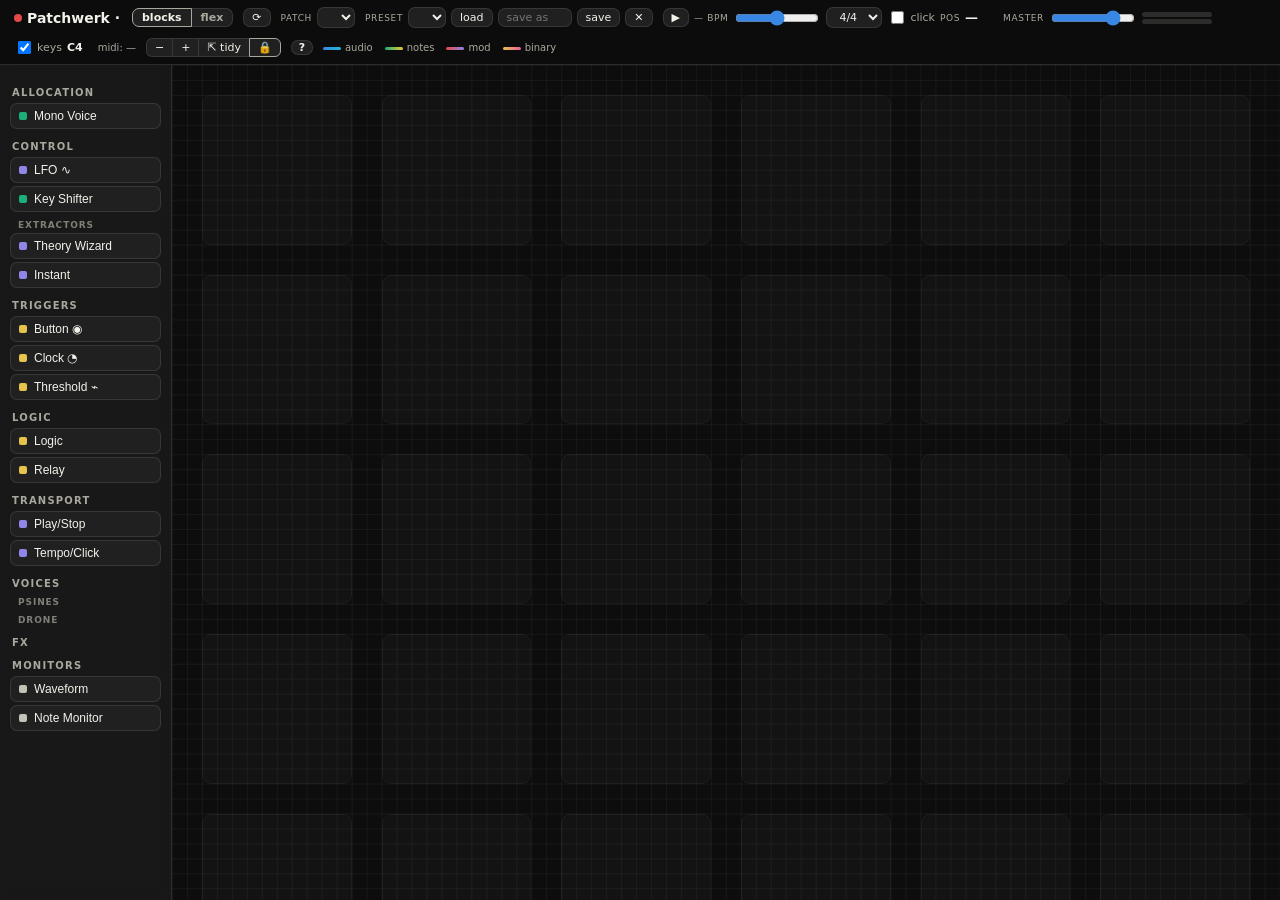
==== gui/blocks.html @ fd158bf4 "Item 11: Power Shaper as a DUAL-MODE card — generates, or shapes what you wire in PR #52 shipped ite" ====
<!DOCTYPE html>
<html lang="en">
<head>
<meta charset="utf-8">
<meta name="viewport" content="width=device-width, initial-scale=1">
<title>Patchwerk — Blocks</title>
<style>
  :root {
    --plane: #0d0d0d; --surface: #1a1a19; --card: #202020; --ink-1: #f2f1ea;
    --ink-2: #a9a89e; --hairline: #2c2c2a; --border: rgba(255,255,255,0.10);
    --audio: #3987e5; --ctl: #1baf7a; --mod: #9085e9;
    --bin: #e6c34a;    /* the ONE binary signal kind (binary rework, 07-23):
                          yellow base of the yellow→pink wire family — the
                          old ping (peach) and gate (red) kinds merged */
    --binlatch: #ee9338;  /* the family's ORANGE — latch-mode button banner +
                             logic/relay banners (Cole, 07-24: binary cards
                             wear colored title banners: yellow = sources/
                             momentary, orange = latch/logic/relay). Warmer
                             than LINES.bin[1] so the two banner states read
                             apart at a glance. */
    --danger: #e34948; --meter: #1baf7a; --grid: rgba(255,255,255,0.045);
  }
  * { box-sizing: border-box; }
  html, body { margin: 0; height: 100%; overflow: hidden; }
  body { background: var(--plane); color: var(--ink-1);
    font-family: system-ui, -apple-system, "Segoe UI", sans-serif; font-size: 13px;
    /* a patch canvas is all drags — never let a gesture select text */
    -webkit-user-select: none; user-select: none; }
  input, textarea { -webkit-user-select: auto; user-select: auto; }

  /* item 19 (Cole, 07-22): scrollbars in the Apple Music dark-mode idiom —
     no track chrome at all, a thin translucent thumb that only asserts
     itself on hover. Applies to the board, the palette and the popovers. */
  * { scrollbar-width: thin; scrollbar-color: rgba(255,255,255,0.18) transparent; }
  ::-webkit-scrollbar { width: 9px; height: 9px; }
  ::-webkit-scrollbar-track { background: transparent; border: 0; }
  ::-webkit-scrollbar-corner { background: transparent; }
  ::-webkit-scrollbar-thumb { background-color: rgba(255,255,255,0.18);
    border-radius: 6px; border: 2px solid transparent; background-clip: content-box; }
  ::-webkit-scrollbar-thumb:hover { background-color: rgba(255,255,255,0.34); }
  ::-webkit-scrollbar-thumb:active { background-color: rgba(255,255,255,0.45); }

  header { position: fixed; inset: 0 0 auto 0; z-index: 40; display: flex; gap: 10px;
    align-items: center; flex-wrap: wrap; padding: 7px 14px;
    background: color-mix(in srgb, var(--plane) 85%, transparent);
    backdrop-filter: blur(6px); border-bottom: 1px solid var(--hairline); }
  header h1 { font-size: 14px; margin: 0; font-weight: 650; white-space: nowrap; }
  header .grp { display: flex; gap: 5px; align-items: center; white-space: nowrap; }
  header .lb { font-size: 9px; letter-spacing: 0.07em; color: var(--ink-2);
    text-transform: uppercase; }
  header button, header select, header input[type=text] { background: var(--card);
    color: var(--ink-1); font-size: 11px; border: 1px solid var(--border);
    border-radius: 7px; padding: 2px 8px; cursor: pointer; font-family: inherit; }
  header input[type=text] { cursor: text; width: 74px; }
  header select { max-width: 120px; }
  header button:hover { border-color: var(--ink-2); }
  header input[type=range] { width: 84px; accent-color: var(--audio); height: 14px; }
  header a { color: var(--ink-2); font-size: 11px; text-decoration: none; }
  header a:hover { color: var(--ink-1); }
  header label { font-size: 11px; color: var(--ink-2); display: flex; gap: 3px;
    align-items: center; }
  #status { display: inline-block; width: 8px; height: 8px; border-radius: 50%;
    background: var(--danger); margin-right: 5px; vertical-align: 1px; }
  #status.ok { background: var(--meter); }
  .mbars { display: flex; flex-direction: column; gap: 2px; width: 70px; }
  .mbars > div { height: 5px; background: var(--hairline); border-radius: 3px; overflow: hidden; }
  .mbars > div > div { height: 100%; width: 0%; background: var(--meter);
    transition: width 50ms linear; }
  .mbars > div.clip > div { background: var(--danger); }
  #beat-pos { font-variant-numeric: tabular-nums; min-width: 28px; display: inline-block;
    color: var(--ink-1); }
  #midi-ind { font-size: 10px; color: var(--ink-2); max-width: 130px; overflow: hidden;
    text-overflow: ellipsis; }

  #palette { position: fixed; top: 54px; left: 0; bottom: 0; width: 172px; z-index: 30;
    background: color-mix(in srgb, var(--surface) 92%, transparent); border-right: 1px solid var(--hairline);
    overflow-y: auto; padding: 10px; backdrop-filter: blur(6px); }
  #palette h3 { font-size: 10px; letter-spacing: 0.12em; text-transform: uppercase;
    color: var(--ink-2); margin: 12px 2px 5px; font-weight: 600; }
  #palette h4 { font-size: 9px; letter-spacing: 0.10em; text-transform: uppercase;
    color: color-mix(in srgb, var(--ink-2) 72%, transparent);
    margin: 8px 2px 3px 8px; font-weight: 600; }
  #palette button { display: flex; align-items: center; gap: 7px; width: 100%; text-align: left;
    background: var(--card); color: var(--ink-1); border: 1px solid var(--border);
    border-radius: 7px; padding: 5px 8px; margin: 3px 0; font-size: 12px; cursor: pointer; }
  #palette button:hover { border-color: var(--ink-2); }
  #palette button i { width: 8px; height: 8px; border-radius: 2px; flex: none; }

  /* overflow-anchor OFF: the smooth-zoom animator writes scrollLeft/Top every
     frame — Chrome's scroll anchoring would fight those writes and make the
     whole canvas float around during zoom */
  /* item 20, second half (Cole re-reported live 07-24): the top bar was
     OCCLUDING wires in the top gutter. The board's offset was hardcoded to
     54px while the header is `flex-wrap: wrap` — at a narrow window (or with
     more controls in the bar) the header grows to two rows and covers the
     board's top strip, gutter wires included. The offset now tracks the
     header's MEASURED height (--hdrh, kept in sync on resize). */
  /* NB: fitHeader() writes the REAL offset inline from the header's measured
     height (item 20) — this 54px is only the pre-boot fallback. */
  #board { position: absolute; inset: 54px 0 0 0; overflow: auto;
    overflow-anchor: none; }
  #world { position: relative; width: 2600px; height: 1800px;
    background-image: linear-gradient(var(--grid) 1px, transparent 1px),
                      linear-gradient(90deg, var(--grid) 1px, transparent 1px);
    background-size: 24px 24px; }
  svg#wires { position: absolute; inset: 0; width: 100%; height: 100%; pointer-events: none; }
  svg#wires path.hit { pointer-events: stroke; cursor: default; }
  /* v8: wire labels are DRAG HANDLES — grab a badge, drop it on a module */
  #wire-labels g { pointer-events: auto; cursor: grab; }
  .mod.splice-target { border-color: rgba(255,255,255,0.85);
    box-shadow: 0 0 0 1.5px rgba(255,255,255,0.55), 0 3px 14px rgba(0,0,0,0.45); }
  /* item 12 (Cole, 07-22): a same-kind card whose CENTRE you are hovering
     with a palette drag goes RED — drop here and this module is REPLACED.
     Deliberately unlike the white splice outline: this one destroys. */
  .mod.replace-hi { border-color: var(--danger);
    box-shadow: 0 0 0 2px var(--danger),
                0 0 18px color-mix(in srgb, var(--danger) 60%, transparent); }
  .mod.replace-hi .body, .mod.replace-hi .viz-sec { opacity: 0.45; }
  svg#wires path.hit.cuttable { cursor: pointer; }
  svg#wires path.splice-hi { stroke-width: 5 !important;
    filter: brightness(1.4) drop-shadow(0 0 4px rgba(255,255,255,0.45)); }
  svg#wires path.flow { stroke: #fff; stroke-width: 2.7; fill: none;
    stroke-linecap: round; stroke-dasharray: 0.1 16;
    animation: flowdots 0.55s linear infinite; opacity: 0.95; }
  @keyframes flowdots { to { stroke-dashoffset: -16.1; } }
  svg#wiretop { position: absolute; inset: 0; width: 100%; height: 100%;
    pointer-events: none; z-index: 15; }

  .mod { position: absolute; width: 170px; background: var(--card);
    border: 1px solid var(--border); border-radius: 9px; user-select: none;
    box-shadow: 0 3px 14px rgba(0,0,0,0.45); z-index: 1; }
  .mod.dragging { opacity: 0.9; box-shadow: 0 10px 26px rgba(0,0,0,0.6); z-index: 20; }
  .mod.shifting { transition: left 140ms ease, top 140ms ease; }
  .mod.bypassed .body, .mod.bypassed .viz-sec { opacity: 0.4; }
  .mod.rec { outline: 1.5px solid var(--danger); box-shadow: 0 0 10px rgba(227,73,72,0.5); }
  .mod .head { display: flex; align-items: center; gap: 7px; padding: 7px 9px 4px; cursor: grab; }
  .mod .head:active { cursor: grabbing; }
  .mod .stripe { width: 4px; align-self: stretch; border-radius: 3px; flex: none; }
  /* item 26 (Cole, 07-24): on cards with switchable power the COLOR BAR *IS*
     the power indicator — colored OUTLINE when off, colored FILL when on
     (color = the card's category). The old green head circle is gone; the
     stripe itself is the click target and the keyboard switch.
     REACTIVE-INDICATOR DOCTRINE: the fill follows LOGIC input (a ":pwr"
     gate event) exactly as it follows a click — see uiParam[gid+".pwr"]. */
  .mod .stripe.pwr { cursor: pointer; background: transparent !important;
    box-shadow: inset 0 0 0 1.5px var(--sc, #888); }
  .mod .stripe.pwr.on { background: var(--sc, #888) !important;
    box-shadow: 0 0 7px color-mix(in srgb, var(--sc, #888) 65%, transparent); }
  .mod .stripe.pwr:hover { filter: brightness(1.35); }
  .mod .title { font-weight: 640; font-size: 12.5px; line-height: 1.15; }
  .mod .sub { font-size: 9.5px; color: var(--ink-2); }
  .mod .kill { margin-left: 2px; color: var(--ink-2); font-size: 11px; cursor: pointer;
    padding: 0 2px; border-radius: 4px; }
  .mod .kill:hover { color: var(--danger); }
  /* item 8 (gate suite): the head enable checkbox is a POWER LED now — a
     round indicator light that is still the click/keyboard toggle */
  .mod .onoff { margin-left: auto; width: 12px; height: 12px; flex: none;
    padding: 0; border-radius: 50%; border: 1.5px solid var(--ink-2);
    background: var(--card); cursor: pointer; opacity: 0.75; }
  .mod .onoff.on { background: var(--ctl); border-color: var(--ctl); opacity: 1;
    box-shadow: 0 0 7px color-mix(in srgb, var(--ctl) 70%, transparent); }
  .mod .onoff:hover { border-color: var(--ink-1); opacity: 1; }
  .mod .body { padding: 1px 10px 8px 14px; }
  .mini { display: flex; align-items: center; gap: 6px; margin: 2.5px 0; height: 11px; }
  .mini label { font-size: 9px; color: var(--ink-2); width: 48px; flex: none;
    white-space: nowrap; overflow: hidden; text-overflow: ellipsis; }
  .mini .track { flex: 1; height: 11px; position: relative; cursor: ew-resize; }
  .mini .track::before { content: ""; position: absolute; top: 4px; left: 0; right: 0;
    height: 3px; border-radius: 2px; background: var(--hairline); }
  .mini .track i { position: absolute; top: 50%; transform: translate(-50%, -50%);
    width: 7px; height: 7px; border-radius: 50%; background: var(--ink-2); }
  .mini .track i.zero { background: var(--danger); }
  /* item 5: detent dots on stepped integer sliders */
  .mini.stepped .track b.det { position: absolute; top: 50%; width: 2px; height: 2px;
    border-radius: 1px; background: var(--ink-2); opacity: 0.45;
    transform: translate(-50%, -50%); pointer-events: none; }
  .mini.mapped .track i { background: var(--mod); }
  .mini .v { width: 34px; flex: none; font-size: 8.5px; color: var(--ink-2);
    text-align: right; font-variant-numeric: tabular-nums; white-space: nowrap;
    overflow: hidden; }
  .mini .chip { flex: 1; font-size: 9px; color: var(--ink-1); background: var(--hairline);
    border-radius: 3px; padding: 0 5px; line-height: 11px; cursor: pointer;
    white-space: nowrap; overflow: hidden; text-overflow: ellipsis; }
  .mini .chip:hover { background: #3a3a38; }
  .mini .chip.static { cursor: default; }
  /* item 11: the dual's mode readout. GEN is the resting state (plain chip);
     FX means audio is wired in and the card is processing it — lit, in the
     audio-wire colour, so the change is impossible to miss when it flips. */
  .mini .chip.modeind { text-align: center; font-weight: 600;
    letter-spacing: 0.5px; }
  .mini .chip.modeind.fx { background: var(--audio); color: #fff; }
  .viz-sec { padding: 3px 10px 8px 14px; }
  canvas.vz { width: 100%; display: block; background: var(--plane);
    border: 1px solid var(--hairline); border-radius: 6px; }
  .deckbtns { display: flex; gap: 4px; margin: 3px 0; }
  .deckbtns button { flex: 1; background: var(--hairline); color: var(--ink-1); border: 0;
    border-radius: 4px; font-size: 9px; padding: 2px 0; cursor: pointer; font-family: inherit; }
  .deckbtns button:hover { background: #3a3a38; }
  .deckbtns button.recbtn { color: var(--danger); font-weight: 700; }
  .dgrid { display: grid; grid-template-columns: repeat(16, 1fr); gap: 2px; margin: 2px 0; }
  .dlane { font-size: 8px; color: var(--ink-2); height: 9px; margin-top: 3px; }
  .dstep { aspect-ratio: 1; border: 0; padding: 0; border-radius: 2px;
    background: var(--hairline); cursor: pointer; }
  .dstep.on { background: var(--audio); }
  .dstep.q { box-shadow: inset 0 0 0 1px rgba(255,255,255,0.14); }
  .dstep.ph { outline: 1.5px solid rgba(255,255,255,0.75); }
  .expander { cursor: pointer; color: var(--ink-2); font-size: 10px; padding: 0 3px;
    margin-left: 2px; }
  .expander:hover { color: var(--ink-1); }
  /* key shifter: progression step strip + the pop-out key palette */
  .ksgrid { display: grid; grid-template-columns: repeat(8, 1fr); gap: 2px; margin: 2px 0; }
  .ksstep { aspect-ratio: 1; border: 0; padding: 0; border-radius: 2px;
    background: var(--hairline); cursor: pointer; color: var(--ink-2);
    font-size: 8px; font-family: inherit; line-height: 1; }
  .ksstep.on { background: var(--ctl); color: #0d0d0d; font-weight: 700; }
  .ksstep.sel { outline: 1.5px solid #fff; }
  .ksstep.ph { box-shadow: 0 0 0 1.5px rgba(255,255,255,0.75); }
  /* key shifter at M/S: denser cells (aspect lock off, tighter gaps, labels
     shrink then hide) so a length-32 track fits at EVERY size — cols are
     chosen by paintSteps from the card's current size */
  .mod[data-size="M"] .ksgrid { gap: 1px; }
  .mod[data-size="M"] .ksstep { aspect-ratio: auto; height: 11px; border-radius: 1px;
    font-size: 7px; }
  .mod[data-size="S"] .ksgrid { gap: 1px; margin: 1px 0; }
  .mod[data-size="S"] .ksstep { aspect-ratio: auto; height: 8px; border-radius: 1px;
    font-size: 0; }
  .mod[data-gid^="keyshift"][data-size="S"] .body { padding: 0 8px 3px 10px; }
  .mod[data-gid^="keyshift"][data-size="S"] .mini { margin: 1px 0; }
  /* estimator card: 12-pitch-class histogram (viz-sec) — bars breathe on
     the ~5 Hz deriver analysis; committed root amber, leading outlined */
  .mod[data-gid^="tonic"] .viz-sec { display: flex; flex-direction: column; }
  .tonicbar { display: flex; justify-content: space-between; align-items: center;
    padding: 0 12px 1px; font-size: 8.5px; color: var(--ink-2); flex: none; }
  .tonicbar .tmode { cursor: pointer; background: var(--hairline);
    border-radius: 4px; padding: 1px 5px; }
  .tonicbar .tmode:hover { color: var(--ink-1); }
  .tonic { display: grid; grid-template-columns: repeat(12, 1fr); gap: 2px;
    flex: 1 1 auto; min-height: 22px; margin: 0 12px 6px; }
  .tonic div { border-radius: 3px; background: var(--hairline);
    position: relative; overflow: hidden; }
  .tonic div span { position: absolute; bottom: 0; left: 0; right: 0;
    background: var(--ctl); transition: height 120ms linear; height: 0%; }
  .tonic div.root span { background: var(--bin); }
  .tonic div.lead { box-shadow: inset 0 0 0 1px rgba(255,255,255,0.55); }
  .tonic div i { position: absolute; top: 1px; left: 0; right: 0;
    text-align: center; font-style: normal; font-size: 7.5px;
    color: var(--ink-2); z-index: 2; }
  /* trigger cards (button/clock): the pad IS the manual fire surface */
  .pingpad { display: flex; align-items: center; justify-content: center;
    height: 100%; font-size: 15px; line-height: 1; color: var(--bin);
    cursor: pointer; user-select: none; -webkit-user-select: none; }
  /* trigger cards are SMALL by design: compact viz padding so sizeFor
     measures them into S (a fire dot needs no M-card real estate) */
  .mod[data-gid^="button"] .viz-sec, .mod[data-gid^="clock"] .viz-sec {
    padding: 2px 10px 5px 14px; }
  /* button (Cole, 07-24): NO rows, NO subtitle — the banner carries the
     mode toggle, the viz-sec centers the square keycap; the rebind ↻ and
     the right-center level LED are absolutely placed on the card */
  .mod[data-gid^="button"] .viz-sec { display: flex; align-items: center;
    justify-content: center; padding: 2px 8px 4px; position: relative; }
  /* binary-plane cards wear a COLORED TITLE BANNER instead of the family
     stripe (Cole, 07-24): yellow = binary sources (button momentary /
     clock / threshold), orange = latch button + logic + relay. Dark ink
     for contrast; the banner background is set inline (mode-reactive). */
  .mod .head.banner { border-radius: 8px 8px 0 0; }
  .mod .head.banner .title { color: #16150f; }
  .mod .head.banner .sub { color: rgba(22,21,15,0.6); }
  .mod .head.banner .kill { color: rgba(22,21,15,0.55); }
  .mod .head.banner .kill:hover { color: var(--danger); }
  /* the button banner: [MOM|LATCH toggle] … [✕]. The 72px XS head has no
     honest room for a BTN tag beside the toggle (Cole: "small print IF
     there's room") — BTN rides the card face's bottom-right instead.
     Double .head.banner selector outranks the generic XS head rule. */
  .mod[data-gid^="button"] .head.banner { padding: 2px 4px 1px; gap: 2px; }
  .mod[data-gid^="button"] .kill { font-size: 9px; padding: 0; }
  .btntag { position: absolute; right: 3px; bottom: 2px; font-size: 6px;
    font-weight: 800; letter-spacing: 0.3px; color: var(--ink-2);
    pointer-events: none; z-index: 6; }
  .modeseg { display: flex; border-radius: 4px; overflow: hidden;
    cursor: pointer; flex: none; background: rgba(22,21,15,0.16); }
  .modeseg span { font-size: 6px; font-weight: 700; letter-spacing: 0;
    padding: 1.5px 2.5px; line-height: 1.2; color: rgba(22,21,15,0.55); }
  .modeseg span.on { background: rgba(22,21,15,0.82); color: var(--ink-1); }
  .modeseg:hover { box-shadow: 0 0 0 1px rgba(22,21,15,0.5); }
  /* the logic banner's circuit selector (replaces the title + op row):
     click cycles AND → OR → NOR → XOR → SR latch → T latch */
  .opsel { font-size: 8.5px; font-weight: 800; letter-spacing: 0.2px;
    padding: 1px 5px; border-radius: 4px; background: rgba(22,21,15,0.22);
    color: #16150f; cursor: pointer; white-space: nowrap; overflow: hidden;
    text-overflow: ellipsis; min-width: 0; }
  .opsel:hover { background: rgba(22,21,15,0.4); }
  /* an EMPTY body (button/logic carry no param rows now) spends no height */
  .mod .body:empty { display: none; }
  /* binary LEVEL LEDs: logic out / button level — lit = hi, following live
     {"kind":"gate"} events. Cole, 07-24: the LED sits at the card's RIGHT-
     HAND CENTER (.side), and the bin-out handle is fixed in line with it. */
  .gled { width: 9px; height: 9px; border-radius: 50%; flex: none;
    border: 1.5px solid var(--ink-2); background: var(--card); opacity: 0.7; }
  .gled.on { background: var(--bin); border-color: var(--bin); opacity: 1;
    box-shadow: 0 0 7px color-mix(in srgb, var(--bin) 70%, transparent); }
  .gled.side { position: absolute; right: 3px; top: 50%;
    transform: translateY(-50%); z-index: 6; }
  .gled.pulse { animation: gledpulse .22s ease; }
  @keyframes gledpulse { 30% { box-shadow: 0 0 10px var(--bin);
    transform: translateY(-50%) scale(1.35); } }
  /* relay (GUI pass B): the center power button IS the manual switch —
     lit while closed, following {"kind":"gate"} events */
  .relaybtn { width: 24px; height: 24px; margin: auto; border-radius: 50%;
    display: flex; align-items: center; justify-content: center; flex: none;
    border: 1.5px solid var(--ink-2); color: var(--ink-2);
    background: var(--card); font-size: 12px; line-height: 1; cursor: pointer;
    user-select: none; -webkit-user-select: none; }
  .relaybtn:hover { filter: brightness(1.35); }
  .relaybtn.on { color: #111; background: var(--bin); border-color: var(--bin);
    box-shadow: 0 0 9px color-mix(in srgb, var(--bin) 70%, transparent); }
  .mod[data-gid^="relay"] .viz-sec { display: flex; align-items: center;
    padding: 2px 10px 4px 14px; }
  .mod[data-gid^="relay"][data-size="XS"] .viz-sec { padding: 1px 6px 3px 10px; }
  .mod[data-gid^="relay"][data-size="XS"] .relaybtn { width: 20px; height: 20px;
    font-size: 10.5px; }
  /* transport cards (item 9): canvas views of the ONE global transport.
     Play/Stop (Cole, 07-24): NO title banner — a big SQUARE button CENTERED
     in the module with a small state label under it. The button GLYPH is the
     ACTION you'd take (⏹ stop while playing / ⏵ play while stopped); the CARD
     GLOW + label are the current STATE (green playing / red stopped). The ✕
     rides an absolute top strip (the drag handle) so the button centers in
     the WHOLE card, not just the space below a head. */
  .mod[data-gid="tplay"] { display: flex; flex-direction: column; }
  .mod[data-gid="tplay"] .head {           /* title-less drag strip + ✕ overlay */
    position: absolute; top: 0; left: 0; right: 0; z-index: 4;
    padding: 2px 5px 0; min-height: 0; background: none; }
  .mod[data-gid="tplay"] .head .stripe,
  .mod[data-gid="tplay"] .head > div:not(.stripe) { display: none; }
  .mod[data-gid="tplay"] .head .kill { margin-left: auto; }
  .mod[data-gid="tplay"] .viz-sec { flex: 1; position: relative; display: flex;
    align-items: center; justify-content: center; padding: 0; }
  /* button is DEAD-CENTER in the card; the label is absolute (NOT part of
     the button, doesn't shift its centering) — Cole, 07-24 */
  .tpbtn { width: 42px; height: 42px; display: flex; flex: none;
    align-items: center; justify-content: center; border-radius: 10px;
    border: 2px solid; background: var(--card); font-size: 21px; line-height: 1;
    cursor: pointer; user-select: none; -webkit-user-select: none; }
  .tpbtn:hover { filter: brightness(1.3); }
  .tplabel { position: absolute; bottom: 3px; left: 0; right: 0;
    text-align: center; font-size: 8px; font-weight: 700;
    letter-spacing: 0.04em; line-height: 1; pointer-events: none; }
  .tplabel.playing { color: var(--ctl); }
  .tplabel.stopped { color: var(--danger); }
  /* button follows the universal convention: red STOP / green PLAY (the
     OPPOSITE of the state glow) — .stopped shows the PLAY glyph, .playing
     shows the STOP glyph */
  .tpbtn.stopped { color: var(--ctl); border-color: var(--ctl); }
  .tpbtn.playing { color: var(--danger); border-color: var(--danger); }
  /* card outline glow follows the transport STATE; the green PLAYING ring
     is thickened (extra 1.5px ring via box-shadow so layout/sizing is
     untouched) to read as the prominent "live" indicator */
  .mod[data-gid="tplay"].playing { border-color: var(--ctl);
    box-shadow: 0 0 0 1.5px var(--ctl),
                0 0 15px color-mix(in srgb, var(--ctl) 65%, transparent); }
  .mod[data-gid="tplay"].stopped { border-color: var(--danger);
    box-shadow: 0 0 13px color-mix(in srgb, var(--danger) 55%, transparent); }
  /* "220 bpm" needs more than the stock 34px value column */
  .mod[data-gid="ttempo"] .mini .v { width: 42px; }
  /* live metronome strip: one dot per beat in the bar, the current beat lit
     (pulse on the "beat" broadcast), the DOWNBEAT dot accented/bigger */
  .metrostrip { display: flex; align-items: center; justify-content: center;
    gap: 7px; height: 100%; }
  .metrostrip i { width: 7px; height: 7px; border-radius: 50%; flex: none;
    background: var(--hairline); }
  .metrostrip i.db { width: 11px; height: 11px;
    box-shadow: inset 0 0 0 1px rgba(255,255,255,0.28); }
  .metrostrip i.lit { background: var(--ctl);
    box-shadow: 0 0 7px color-mix(in srgb, var(--ctl) 70%, transparent); }
  .metrostrip i.db.lit { background: var(--bin);
    box-shadow: 0 0 9px color-mix(in srgb, var(--bin) 75%, transparent); }
  .metrostrip i.pulse { animation: metropulse .18s ease; }
  @keyframes metropulse { 30% { transform: scale(1.45); } }
  .pingpad:hover { filter: brightness(1.25); }
  .pingpad.pulse { animation: pingpulse .22s ease; }
  @keyframes pingpulse { 30% { text-shadow: 0 0 9px var(--bin); transform: scale(1.35); } }
  /* logic circuit viz: event-drawn canvas (redraw on gate events/relayout,
     NEVER in the rAF viz loop — hence its own class, not .vz) + absolutely
     positioned pin labels the quiet in-handles ride (offsetWithin resolves
     their nesting). Measuring pins the canvas tiny so the card stays S. */
  canvas.lvz { width: 100%; height: 100%; display: block;
    background: var(--plane); border: 1px solid var(--hairline);
    border-radius: 6px; }
  .mod[data-gid^="logic"] .viz-sec { padding: 1px 14px 4px 10px; }
  .mod.measuring[data-gid^="logic"] .viz-sec canvas.lvz {
    height: 12px !important; }
  .lpin { position: absolute; left: 11px; width: 18px; height: 10px;
    font-size: 6.5px; font-weight: 700; line-height: 10px;
    color: var(--ink-2); pointer-events: none; z-index: 2; }
  /* item 6 → 07-24: Button binding shown LARGE as a SQUARE computer-key
     KEYCAP; clicking it FIRES. Whole-word bindings ("L SHIFT", "SPACE")
     wrap at word breaks in smaller print (.word). The ↻ rebind icon is
     the re-pair affordance (the old bindline is gone). */
  .keycap { width: 34px; height: 34px; margin: 0 auto; border-radius: 6px;
    background: var(--hairline); border: 1px solid var(--ink-2);
    box-shadow: inset 0 -2px 0 rgba(0,0,0,0.45), 0 1px 2px rgba(0,0,0,0.35);
    display: flex; align-items: center; justify-content: center; gap: 1px;
    font-size: 14px; font-weight: 700; line-height: 1; color: var(--ink-1);
    cursor: pointer; user-select: none; -webkit-user-select: none; }
  .keycap:hover { filter: brightness(1.25); }
  .keycap.unbound { color: var(--ink-2); font-weight: 400; }
  .keycap small { font-size: 6.5px; font-weight: 700; color: var(--ink-2);
    align-self: flex-start; margin-top: 3px; letter-spacing: 0.3px; }
  .keycap .kglyph { text-align: center; }
  .keycap.word { font-size: 7.5px; line-height: 1.2; padding: 2px; }
  .keycap.word .kglyph { white-space: normal; word-break: keep-all; }
  .keycap.pulse { animation: keycappulse .22s ease; }
  @keyframes keycappulse { 30% { box-shadow: 0 0 10px var(--bin),
    inset 0 -2px 0 rgba(0,0,0,0.45); border-color: var(--bin);
    transform: scale(1.12); } }
  .rebind { position: absolute; left: 3px; bottom: 2px; width: 12px;
    height: 12px; display: flex; align-items: center; justify-content:
    center; font-size: 9.5px; line-height: 1; color: var(--ink-2);
    cursor: pointer; z-index: 6; user-select: none;
    -webkit-user-select: none; }
  .rebind:hover { color: var(--ink-1); }
  .rebind.arming { color: var(--bin); }
  /* pad-less trigger cards (threshold) pulse their whole card on fire */
  .mod.pulse { animation: cardping .25s ease; }
  @keyframes cardping { 30% { box-shadow: 0 0 12px var(--bin); } }
  #keypop { position: fixed; z-index: 80; background: var(--card);
    border: 1px solid var(--ink-2); border-radius: 9px; padding: 6px;
    display: grid; grid-template-columns: repeat(4, 1fr); gap: 3px;
    box-shadow: 0 10px 26px rgba(0,0,0,0.6); }
  #keypop button { background: var(--hairline); color: var(--ink-1); border: 0;
    border-radius: 5px; font-size: 10px; padding: 5px 7px; cursor: pointer;
    font-family: inherit; white-space: nowrap; }
  #keypop button:hover { background: #3a3a38; }
  #keypop button.sel { background: var(--ctl); color: #0d0d0d; font-weight: 700; }

  .port { position: absolute; width: 12px; height: 12px; border-radius: 50%;
    border: 2px solid var(--plane); cursor: crosshair; z-index: 5; }
  .port.subtle { width: 9px; height: 9px; border-width: 1.5px; opacity: 0.78; }
  .port::after { content: attr(data-label); position: absolute;
    font-size: 8.5px; color: var(--ink-2); white-space: nowrap; pointer-events: none;
    opacity: 0; transition: opacity 120ms; }
  .port.e-top::after { top: 14px; left: 50%; transform: translateX(-50%); }
  .port.e-bottom::after { bottom: 14px; left: 50%; transform: translateX(-50%); }
  .port.e-left::after { left: 13px; top: 50%; transform: translateY(-50%); }
  .port.e-right::after { right: 13px; top: 50%; transform: translateY(-50%); }
  .mod:hover .port::after, .port.hot::after { opacity: 1; }
  .port[data-sig=audio] { background: var(--audio); }
  .port[data-sig=ctl]   { background: var(--ctl); }
  .port[data-sig=mod]   { background: var(--mod); }
  /* the two QUIET kinds stay visually distinct: mod violet, binary yellow
     — primaries (audio/ctl) keep the saturated colors */
  .port[data-sig=bin]   { background: var(--bin); }
  .port.quiet { width: 7px; height: 7px; border-width: 1.5px;
    background: #6f6d64; opacity: 0.5; }
  .port.quiet:hover, .port.quiet.hot { opacity: 1; background: var(--mod); }
  .port.quiet[data-sig=bin]:hover, .port.quiet[data-sig=bin].hot {
    background: var(--bin); }
  .port.hot { box-shadow: 0 0 0 4px color-mix(in srgb, currentColor 30%, transparent); }
  .legend { display: flex; gap: 12px; font-size: 10px; color: var(--ink-2); }
  .legend b { display: inline-block; width: 18px; height: 3px; border-radius: 2px;
    vertical-align: middle; margin-right: 4px; }
  /* item 13 (Cole, 07-24): the bottom instruction card is GONE — its content
     lives in the top bar's (?) bubble, whose popover also lists the CURRENT
     button-trigger bindings and re-renders as pairings change. */
  #helpbtn { font-weight: 700; width: 22px; padding: 0; }
  #helpbtn.on { color: var(--ink-1); border-color: var(--ink-2); }
  #helppop { position: fixed; top: 46px; right: 8px; z-index: 80; width: 300px;
    max-height: min(70vh, 560px); overflow: auto; font-size: 11px;
    color: var(--ink-2); background: color-mix(in srgb, var(--plane) 96%, transparent);
    border: 1px solid var(--border); border-radius: 10px; padding: 9px 12px 11px;
    box-shadow: 0 10px 30px rgba(0,0,0,0.55); backdrop-filter: blur(8px); }
  #helppop[hidden] { display: none; }
  #helppop h4 { margin: 9px 0 4px; font-size: 9.5px; letter-spacing: 0.06em;
    text-transform: uppercase; color: var(--ink-2); opacity: 0.75;
    font-weight: 700; }
  #helppop h4:first-child { margin-top: 0; }
  #helppop dl { display: grid; grid-template-columns: auto 1fr; gap: 2px 9px;
    margin: 0; align-items: baseline; }
  #helppop dt { text-align: right; white-space: nowrap; }
  #helppop dd { margin: 0; color: var(--ink-1); }
  #helppop kbd { font: 600 9.5px ui-monospace, SFMono-Regular, Menlo, monospace;
    background: var(--hairline); color: var(--ink-1); border-radius: 3px;
    padding: 1px 4px; white-space: nowrap; }
  #helppop .none { color: var(--ink-2); opacity: 0.7; font-style: italic; }
  #toast { position: fixed; bottom: 40px; left: 50%; transform: translateX(-50%);
    z-index: 60; font-size: 11px; color: var(--ink-1); background: #2c2c2a;
    border: 1px solid var(--border); border-radius: 8px; padding: 5px 14px;
    opacity: 0; transition: opacity 200ms; pointer-events: none; white-space: nowrap; }
  #toast.show { opacity: 1; }
  #ghost-card { position: fixed; z-index: 70; width: 170px; pointer-events: none;
    background: var(--card); border: 1px solid var(--ink-2); border-radius: 9px;
    opacity: 0.85; box-shadow: 0 10px 26px rgba(0,0,0,0.6); padding: 8px 10px;
    display: flex; align-items: center; gap: 7px; font-size: 12.5px; font-weight: 640; }
  #ghost-card i { width: 4px; height: 22px; border-radius: 3px; flex: none; }

  /* ===================== BLOCKS overhaul ===================== */
  #board { left: 172px; }   /* board starts clear of the fixed palette */
  .blockbg { position: absolute; border-radius: 10px;
    background: rgba(255,255,255,0.022); box-shadow: inset 0 0 0 1px rgba(255,255,255,0.035); }
  .mod { width: auto; transition: left 150ms ease, top 150ms ease,
         width 150ms ease, height 150ms ease; overflow: hidden; }
  .mod.dragging { transition: width 150ms ease, height 150ms ease; }
  /* mode switches swap geometry INSTANTLY: card transitions would otherwise
     animate while wires/handles are computed from mid-transition offsetWidth/
     Height — wires land disconnected (Cole, 07-22) */
  body.modeswitch .mod { transition: none !important; }
  /* NO SCROLLBARS: cards take the smallest footprint that fits everything
     (sizeFor measures), so bodies never scroll — and never show a bar */
  .mod .body { overflow: hidden; max-height: calc(100% - 24px); }
  .mod .body::-webkit-scrollbar { display: none; }
  /* slimmer card top bar buys the body more room */
  .mod .head { padding: 4px 8px 2px; gap: 6px; }
  .mod .title { font-size: 12px; white-space: nowrap;
    overflow: hidden; text-overflow: ellipsis; }   /* titles: ONE line, always */
  .mod .head > div:not(.stripe):not(.szchips) { min-width: 0; }
  .mod .sub { font-size: 9px; }
  .mod .body { padding: 1px 10px 5px 12px; }
  .mini { margin: 2px 0; }
  .mod[data-size="S"] .head { padding: 3px 7px 1px; gap: 5px; }
  .mod[data-size="S"] .title { font-size: 11px; }
  .mod[data-size="S"] .sub { display: none; }
  /* XS (4.5x4.5, GUI pass B): the S slim-head treatment squeezed once more —
     opt-in cards only (Button/Clock/Logic/Relay), title falls back to the
     card's SHORT name (applySize swaps it) */
  .mod[data-size="XS"] .head { padding: 2px 5px 1px; gap: 4px; }
  .mod[data-size="XS"] .stripe { width: 3px; }
  .mod[data-size="XS"] .title { font-size: 10px; }
  .mod[data-size="XS"] .sub { display: none; }
  .mod[data-size="XS"] .body { padding: 0 6px 2px 8px; }
  .mod[data-size="XS"] .mini { margin: 1px 0; gap: 4px; }
  .mod[data-size="XS"] .mini label { width: 26px; font-size: 8px; }
  .mod[data-size="XS"] .mini .chip { font-size: 8px; padding: 1px 3px; }
  /* item 21 (Cole, 07-22): controllable params list in ONE COLUMN against
     the LEFT side, so every param row lines up with its own mod handle.
     L cards only fall back to TWO columns when the rows genuinely don't fit
     (applySize measures it and adds .twocol) — and the rows that then can't
     align grow an on-card LINK WIRE to their handle instead. */
  .mod[data-size="L"] .body { column-count: 1; }
  .mod[data-size="L"] .body.twocol { column-count: 2; column-gap: 18px; }
  .mod[data-size="L"] .body .mini { break-inside: avoid; }
  /* ===== M-DEFAULT GRAPHICAL CARDS (Cole, 2026-07-24) ====================
     "Match handles to params" (item 21) pushed the big param cards to L and
     then the graphic took whatever height was left over — PW Pulse Pad's
     waveform measured FOURTEEN pixels, the Theory Wizard's histogram 27.
     These three now DEFAULT to M and expand to L off their size chips, and
     the extra width at L goes to the GRAPHIC, never to more param columns:
       PW Pulse Pad  — M drops the waveform; L puts it on the RIGHT half.
       Theory Wizard — M drops the presence graphic; L flows the params into
                       two EXPLICIT columns with the graphic full width below.
       Instrument    — same layout at both sizes, just shrunk at M.
     Blocks-first as ever: each face fits its footprint with no overflow, so
     flex (auto height, no data-size match) still shows everything. */
  /* explicit 2-column body — .bcol wrappers, so nothing can flow across the
     boundary and the RIGHT column stays 100% handle-free (see splitColumns).
     Below L the columns just STACK: identical to the old single column. */
  .mod[data-size="L"] .body.cols { display: flex; column-count: auto;
    align-items: flex-start; gap: 16px; }
  .mod[data-size="L"] .body.cols > .bcol { flex: 1 1 0; min-width: 0; }
  /* PW Pulse Pad: the waveform is GONE at M and owns the right half at L
     (head spans both columns so the title/chips/kill stay put) */
  .mod.padcard[data-size="M"] .viz-sec { display: none; }
  .mod.padcard[data-size="L"] { display: grid; grid-template-columns: 1fr 1fr;
    grid-template-rows: auto 1fr; }
  .mod.padcard[data-size="L"] .head { grid-column: 1 / -1; }
  .mod.padcard[data-size="L"] .body { grid-column: 1; grid-row: 2;
    max-height: none; }   /* % max-height would clip inside the grid area */
  .mod.padcard[data-size="L"] .viz-sec { grid-column: 2; grid-row: 2;
    padding: 3px 12px 8px 2px; }
  /* Theory Wizard: presence graphic GONE at M, full width UNDER both param
     columns at L (~80px of bars instead of the squeezed 27) */
  .mod[data-gid^="tonic"][data-size="M"] .viz-sec { display: none; }
  /* on-card link wires: faint by default, lit when their handle/wire is */
  .modlink { position: absolute; pointer-events: none; z-index: 3;
    overflow: visible; }
  .modlink path { fill: none; stroke-width: 1; opacity: 0.34;
    stroke-dasharray: 2 2; }
  .modlink path.lit { opacity: 0.95; stroke-dasharray: none; stroke-width: 1.4; }
  /* graphical modules: the viz section flexes into whatever room the card has
     left, so canvases/grids can NEVER overflow the card at any size */
  .mod { display: flex; flex-direction: column; }
  .mod .head { flex: none; }
  .mod .body { flex: none; }
  .mod .viz-sec { flex: 1 1 auto; min-height: 0; overflow: hidden; }
  .mod .viz-sec canvas.vz { height: 100%; display: block; }
  .mod.measuring .viz-sec canvas.vz { height: 54px !important; } /* deterministic sizeFor */
  /* item 4: miniViz cards (deck) keep a COMPACT track strip when collapsed
     instead of hiding the viz — 3-class rule outranks the measuring pin.
     07-22: the strip FILLS the card's spare room up to 3 UNITS (48px;
     Cole: "room for 3" — was pinned at 20px/~1 unit). The MEASURING pin
     stays 20px so sizeFor keeps landing the same size class as before —
     the strip stretches into slack, it never creates any. */
  .mod.miniviz .viz-sec canvas.vz { height: 100% !important;
    max-height: 48px; }
  .mod.measuring.miniviz .viz-sec canvas.vz { height: 20px !important;
    max-height: none; }
  /* drums: sequencer scales with card size — full @L, mini @M, hidden @S.
     lane label sits LEFT of its 16-step row (2-col grid over the flex markup) */
  .mod[data-gid="drums"] .viz-sec { display: grid !important; grid-template-columns: 27px 1fr;
    align-content: center; align-items: center; column-gap: 5px; row-gap: 3px;
    padding: 3px 10px 7px 12px; }
  .mod[data-gid="drums"] .dlane { height: auto; margin: 0; }
  .mod[data-gid="drums"] .dgrid { margin: 0; }
  .mod[data-gid="drums"] .dstep { aspect-ratio: auto; height: 13px; }
  .mod[data-gid="drums"][data-size="M"] .viz-sec { grid-template-columns: 15px 1fr;
    column-gap: 4px; row-gap: 2px; padding: 2px 8px 5px 10px; }
  .mod[data-gid="drums"][data-size="M"] .dlane { font-size: 6.5px; overflow: hidden; }
  .mod[data-gid="drums"][data-size="M"] .dgrid { gap: 1px; }
  .mod[data-gid="drums"][data-size="M"] .dstep { height: 7px; border-radius: 1px; }
  .mod[data-gid="drums"][data-size="S"] .viz-sec { display: none !important; }
  .szchips { display: flex; gap: 2px; margin-left: auto; }
  .szchips button { background: var(--hairline); border: 0; color: var(--ink-2);
    font-size: 8px; font-family: inherit; border-radius: 3px; padding: 1px 4px;
    cursor: pointer; line-height: 1.2; }
  /* an M head is only 160px wide: the chips give the title back what they can */
  .mod[data-size="M"] .szchips { gap: 1px; }
  .mod[data-size="M"] .szchips button { font-size: 7.5px; padding: 1px 3px; }
  .szchips button.on { background: var(--ink-2); color: #111; font-weight: 700; }
  .szchips + .kill { margin-left: 4px; }
  .flash { animation: flashbad .35s ease 2; }
  @keyframes flashbad { 50% { box-shadow: 0 0 0 2px var(--danger); } }
  #handles { position: absolute; inset: 0; pointer-events: none; z-index: 26; }
  .bhandle { position: absolute; width: 11px; height: 11px; border-radius: 50%;
    border: 2px solid var(--plane); z-index: 26; cursor: crosshair; pointer-events: auto;
    transition: transform 100ms ease, box-shadow 100ms ease; }
  .bhandle.empty { background: var(--card); border-color: var(--hc, var(--ink-2)); }
  .bhandle.plus { width: 9px; height: 9px; opacity: .8; background: var(--hc, var(--ink-2)); }
  .bhandle.plus::after { content: "+"; position: absolute; inset: 0; color: #0d0d0d;
    font-size: 8px; line-height: 5px; text-align: center; font-weight: 800; }
  .bhandle.quiet { width: 8px; height: 8px; border-width: 1.5px; opacity: 0.45; }
  .bhandle.quiet.wired { opacity: 0.95; }
  .bhandle.quiet.empty { background: #6f6d64; border-color: transparent; }
  .bhandle:hover { transform: scale(1.35); opacity: 1; }
  .bhandle.hl { box-shadow: 0 0 0 3px rgba(255,255,255,0.28); opacity: 1; }
  .bhandle.active { transform: scale(1.5); box-shadow: 0 0 0 3.5px rgba(255,255,255,0.6),
    0 0 12px 2px rgba(255,255,255,0.35); z-index: 27; opacity: 1; }
  .bhandle.hot { transform: scale(1.35); }
  .bhandle.whl { box-shadow: 0 0 0 1.4px rgba(255,255,255,0.92); z-index: 27; opacity: 1; }
  #wlabels { position: absolute; inset: 0; pointer-events: none; z-index: 24; }
  .wtag { position: absolute; transform: translate(-50%, -50%); pointer-events: auto;
    height: 14px; min-width: 12px; border-radius: 7px; cursor: grab;
    border: 2px solid #0d0d0d; display: flex; align-items: center; justify-content: center;
    box-shadow: 0 1px 4px rgba(0,0,0,0.4); }
  .wtag span { max-width: 0; opacity: 0; overflow: hidden; white-space: nowrap;
    font: 600 8.5px system-ui, sans-serif; color: #0d0d0d; padding: 0;
    transition: max-width 160ms ease, opacity 130ms ease, padding 160ms ease; }
  .wtag:hover span, .wtag.open span { max-width: 220px; opacity: 1; padding: 0 5px; }
  .wtag:hover, .wtag.open { z-index: 25; }
  .wtag.balloon span { position: absolute; bottom: calc(100% + 8px); left: 50%;
    max-width: none; overflow: visible; height: 14px; line-height: 13px;
    background: inherit; border: 2px solid #0d0d0d; border-radius: 8px;
    box-shadow: 0 1px 4px rgba(0,0,0,0.4); padding: 0 5px;
    transform: translateX(-50%) scale(0.4); transform-origin: 50% calc(100% + 14px);
    transition: transform 160ms ease, opacity 130ms ease; }
  .wtag.balloon:hover span, .wtag.balloon.open span {
    transform: translateX(-50%) scale(1); opacity: 1; padding: 0 5px; }
  .wtag.balloon::before { content: ""; position: absolute; bottom: 100%; left: 50%;
    width: 2px; height: 0; background: inherit; transform: translateX(-50%);
    box-shadow: 0 0 0 1px rgba(13,13,13,0.7); transition: height 160ms ease; }
  .wtag.balloon:hover::before, .wtag.balloon.open::before { height: 8px; }
  .wtag.balloon.bflip span { bottom: auto; top: calc(100% + 8px);
    transform-origin: 50% -14px; }
  .wtag.balloon.bflip::before { bottom: auto; top: 100%; }
  #fpghost { position: absolute; border-radius: 10px; z-index: 28; pointer-events: none;
    border: 1.5px dashed rgba(255,255,255,0.55); background: rgba(255,255,255,0.06);
    display: none; }
  #fpghost.bad { border-color: var(--danger); background: rgba(227,73,72,0.12); }
  #fpghost .halfline { position: absolute; left: 0; right: 0;
    border-top: 1.5px dashed rgba(255,255,255,0.35);
    border-bottom: 1.5px dashed rgba(255,255,255,0.35); display: none; }
  path.ghostw { fill: none; stroke-dasharray: 5 5; stroke-width: 2.2;
    animation: gmarch .5s linear infinite; opacity: .95; }
  @keyframes gmarch { to { stroke-dashoffset: -10; } }
  svg#wires path.noroute { stroke-dasharray: 2 5; opacity: .5; }
  /* device pickers on I/O cards + SR-mismatch corner toast */
  .mini select.devsel { flex: 1; min-width: 0; background: var(--hairline);
    color: var(--ink-1); border: 0; border-radius: 4px; font-size: 9px;
    padding: 1px 3px; height: 13px; }
  .mini .devname { flex: 1; min-width: 0; font-size: 9px; color: var(--ink-2);
    overflow: hidden; text-overflow: ellipsis; white-space: nowrap; }
  #srwarn { position: fixed; right: 14px; bottom: 14px; z-index: 60;
    background: #3a2f14; color: #f0c96a; border: 1px solid #d9a521;
    border-radius: 8px; padding: 8px 12px; font-size: 11px; max-width: 420px;
    box-shadow: 0 4px 16px rgba(0,0,0,0.5); }
  /* LFO-driven params: animated thumb, amplitude band, center marker */
  .mini .lfoband { position: absolute; top: 4px; height: 3px; border-radius: 2px;
    background: var(--mod); opacity: 0.3; pointer-events: none; }
  .mini .lfocenter { position: absolute; top: 2px; width: 1.5px; height: 7px;
    background: rgba(255,255,255,0.55); transform: translateX(-50%);
    border-radius: 1px; pointer-events: none; }
  /* psine viz: static/live toggle rides the top-right of the viz section */
  .mod .viz-sec { position: relative; }
  .pslive { position: absolute; top: 1px; right: 8px; z-index: 2;
    background: var(--hairline); border: 0; color: var(--ink-2);
    font: 600 7.5px system-ui, sans-serif; border-radius: 3px;
    padding: 1px 5px; cursor: pointer; line-height: 1.5; opacity: 0.85; }
  .pslive:hover { opacity: 1; }
  .pslive.on { background: var(--ink-2); color: #111; }
  /* grouped view controls: [−][+][⇱ tidy][🔒] as one segmented cluster */
  #viewctl { display: inline-flex; align-items: stretch; flex: none; }
  #viewctl button { border-radius: 0; margin: 0; position: relative; }
  #viewctl button + button { margin-left: -1px; }
  #viewctl button:first-child { border-radius: 6px 0 0 6px; }
  #viewctl button:last-child { border-radius: 0 6px 6px 0; }
  #viewctl button:hover { z-index: 1; }
  #panlock.on { border-color: var(--ink-2); }

  /* ================= FLEX MODE + LASSO (item 1) ================= */
  #modetog { display: inline-flex; margin-left: 7px; vertical-align: 2px; }
  #modetog button { background: var(--card); color: var(--ink-2); font-size: 11px;
    border: 1px solid var(--border); padding: 2px 9px; cursor: pointer;
    font-family: inherit; font-weight: 650; }
  #modetog button + button { margin-left: -1px; }
  #modetog button:first-child { border-radius: 7px 0 0 7px; }
  #modetog button:last-child { border-radius: 0 7px 7px 0; }
  #modetog button.on { color: var(--ink-1); border-color: var(--ink-2); z-index: 1; }
  body[data-mode="flex"] .blockbg { display: none; }
  /* flex hides blocks-only chrome: size chips, pan lock, tidy (blocks pour) */
  body[data-mode="flex"] .szchips, body[data-mode="flex"] #panlock,
  body[data-mode="flex"] #tidy { display: none; }
  body:not([data-mode="flex"]) #wirestyle { display: none; }
  /* flex cards: fixed width (inline), AUTO height — every row visible */
  .mod[data-size="F"] { height: auto !important; }
  /* item 17 (Cole, 07-22): in FLEX a wire passing BEHIND a card shows through
     faintly. The card body goes slightly translucent (blocks mode keeps its
     opaque cards — wires route around them there, so there is nothing to
     reveal). A dragged card returns to opaque so it reads as "picked up". */
  body[data-mode="flex"] .mod {
    background: color-mix(in srgb, var(--card) 88%, transparent);
    backdrop-filter: blur(1.5px); }
  body[data-mode="flex"] .mod.dragging {
    background: var(--card); backdrop-filter: none; }
  .mod.sel { outline: 1.6px solid rgba(255,255,255,0.8); outline-offset: 1.5px; }
  #lasso { position: absolute; display: none; z-index: 60; pointer-events: none;
    border: 1px dashed rgba(255,255,255,0.7); background: rgba(255,255,255,0.06);
    border-radius: 3px; }
</style>
</head>
<body>
<header id="hdr">
  <h1><span id="status"></span>Patchwerk ·
    <span id="modetog"><button id="mode-blocks" class="on">blocks</button><button
      id="mode-flex">flex</button></span></h1>
  <button id="reconnect-btn" title="restart backend (modules, wiring and settings are preserved)">⟳</button>
  <div class="grp"><span class="lb">patch</span><select id="patch-sel"></select></div>
  <div class="grp"><span class="lb">preset</span><select id="preset-sel"></select>
    <button id="preset-load">load</button>
    <input type="text" id="preset-name" placeholder="save as">
    <button id="preset-save">save</button>
    <button id="preset-del" title="delete selected">✕</button></div>
  <div class="grp"><button id="play-btn" title="transport play/stop">▶</button>
    <span class="lb" id="bpm-v">— bpm</span>
    <input type="range" id="bpm" min="40" max="220" step="1">
    <select id="meter" title="meter"><option value="2">2/4</option><option value="3">3/4</option>
      <option value="4" selected>4/4</option><option value="6">6/8</option></select>
    <label><input type="checkbox" id="click-on">click</label>
    <span class="lb">pos</span><b id="beat-pos">—</b></div>
  <div class="grp"><span class="lb">master</span>
    <input type="range" id="vol" min="0" max="1" step="0.001" value="0.8">
    <div class="mbars"><div id="m-out-l"><div></div></div><div id="m-out-r"><div></div></div></div></div>
  <div class="grp"><label><input type="checkbox" id="keys-on" checked>keys</label>
    <b id="oct" style="font-size:11px">C4</b>
    <b id="caps-note" style="color:var(--danger);font-size:10px"></b></div>
  <span id="midi-ind">midi: —</span>
  <button id="tidy" title="compact the layout">⇱ tidy</button>
  <button id="helpbtn" title="shortcuts &amp; keybindings" aria-expanded="false">?</button>
  <div class="legend">
    <span><b style="background:linear-gradient(90deg,#3987e5,#22b8d4)"></b>audio</span>
    <span><b style="background:linear-gradient(90deg,#1baf7a,#e8c832)"></b>notes</span>
    <span><b style="background:linear-gradient(90deg,#e34948,#9085e9)"></b>mod</span>
    <span data-legend="binary"><b style="background:linear-gradient(90deg,#e6c34a,#ee5da0)"></b>binary</span>
  </div>

</header>
<div id="palette"></div>
<div id="board"><div id="world">
  <div id="blocks"></div>
  <svg id="wires">
    <g id="wire-perm"></g>
    <g id="wire-topc"></g>
    <g id="wire-labels" style="font: 600 8.5px system-ui; text-anchor: middle;"></g>
    <path id="wire-live" fill="none" stroke-width="2.5" stroke-dasharray="5 5" style="display:none"/>
  </svg>
  <svg id="wiretop"></svg>
  <div id="handles"></div>
  <div id="wlabels"></div>
  <div id="fpghost"><div class="halfline"></div></div>
  <div id="lasso"></div>
</div></div>
<div id="helppop" hidden></div>
<div id="toast"></div>

<script>
"use strict";
// ============================================================================
// flex.html — the subway-routed patch canvas from the visual prototype, wired
// to the REAL synth over the websocket protocol (see synthbase/server.py).
// Graph nodes/wires are DERIVED from every `state` message; card positions
// survive rebuilds (and reloads, via localStorage keyed by patch name).
// ============================================================================
const CARD_W = 160;   // legacy name; real footprints come from SIZE_PX

const FAMILY = {
  voice: "#3987e5", input: "#1baf7a", filter: "#eda100", time: "#199e70",
  dirt: "#eb6834", dyn: "#e87ba4", vox: "#e34948", service: "#9085e9",
  io: "#c3c2b7", ctl: "#1baf7a", source: "#3987e5", effect: "#199e70",
  psine: "#22b8d4",
};
// item 2: the Instrument card — ONE palette entry fronting the whole voice
// family. It spawns the default voice; the placed card's dropdown swaps the
// underlying synth IN PLACE (swap_synth: same instance id, buses, wires).
const INSTRUMENT_VOICES = ["fm_bell", "pluck", "wind", "wobble_saw"];
const INSTRUMENT_DEFAULT = "fm_bell";
// item 3: generator cards whose ∿/● viz is in LIVE mode (by gid) — cards
// rebuild on every state broadcast; the choice must survive the rebuild
const scopeLivePref = new Set();
// subway line palettes — audio owns the cools, notes/control green→yellow,
// mod the warm+violet half (the population that grows), bin the ONE binary
// kind: yellow → orange → coral → pink (binary rework, 07-23 — pings and
// gates are one hi/lo signal now, so their families merged too).
const LINES = {
  audio: ["#3987e5", "#22b8d4", "#1f9e9e", "#6db1ff", "#4a5fd0", "#7fd4ef"],
  ctl:   ["#1baf7a", "#8cc63f", "#e8c832", "#4fd08c", "#c9d94d", "#0f8f66"],
  mod:   ["#e34948", "#f2842c", "#d446b8", "#9085e9", "#e87ba4", "#ff6b5e", "#7a5fd0"],
  bin:   ["#e6c34a", "#eda45c", "#ef7d78", "#ee5da0"],
};
const lineCount = {audio: 0, ctl: 0, mod: 0, bin: 0};
const SIG_CSS = {audio: "var(--audio)", ctl: "var(--ctl)", mod: "var(--mod)",
                 bin: "var(--bin)", any: "#8d8b80"};  // any = unclaimed relay circuit
// item 26 (Cole, 07-24): input handles are COLOR-CODED BY DATA TYPE in a
// PASTEL of the data color, and declare "data type > target name" on hover.
// The handle NEVER names its own card (you can see which card it's on); the
// WIRE LABEL does name the card.
const SIG_PASTEL = {audio: "#9dc4f2", ctl: "#8fdcb8", mod: "#f0a9a8",
                    bin: "#f2dc9a", any: "#bcbbb2"};
const SIG_NAME = {audio: "audio", ctl: "notes", mod: "mod", bin: "binary",
                  any: "any"};
// the TARGET a port drives, in the card's own words: a mod param-in names
// its param ("cutoff"), a binary/level in names its endpoint role ("pwr",
// "rec", "run"), everything else falls back to the port's label. This is the
// single source of truth for handle titles AND wire labels — the "undefined"
// wire label was this lookup reading .param on a quiet BINARY in, which
// carries a label + ep but never a param.
function portTarget(port) {
  if (!port) return "";
  if (port.param) return port.param;
  if (port.relayCirc) return "circuit " + port.relayCirc;   // "mod > circuit 1"
  if (port.ep) {
    const sub = String(port.ep).split(":")[1];
    if (sub) return sub;
  }
  return port.label || "";
}
function portTitle(port) {
  const t = portTarget(port);
  const kind = SIG_NAME[port && port.sig] || (port && port.sig) || "";
  return t ? `${kind} > ${t}` : kind;
}

const world = document.getElementById("world");
const wiresPerm = document.getElementById("wire-perm");
const wireLive = document.getElementById("wire-live");
const $ = (id) => document.getElementById(id);

const nodes = new Map();      // gid -> node
const wires = [];
let state = null;

// ---------- websocket (legacy's watchdog verbatim) ----------
let ws = null, lastMsg = 0, reconnectTimer = null;
function scheduleReconnect(ms) {
  clearTimeout(reconnectTimer);
  reconnectTimer = setTimeout(connect, ms);
}
function connect() {
  if (ws && ws.readyState <= 1) return;
  try {
    ws = new WebSocket(`ws://${location.host}/ws`);
  } catch (_) {   // file:// or bad host — keep the page alive, retry later
    scheduleReconnect(3000);
    return;
  }
  ws.onopen = () => {
    lastMsg = performance.now();
    $("status").classList.add("ok");
    // flush anything queued while the socket was down — a dropped note_off
    // or all_notes_off leaves stuck notes + never-clearing monitor bars
    const q = outbox.splice(0, outbox.length);
    for (const m of q) {
      try { ws.send(JSON.stringify(m)); } catch (_) { break; }
    }
    // a fresh socket means the server already silenced us (last-client
    // disconnect = all_notes_off) — any tap still open predates this
    // connection and would otherwise pin a full-width bar forever
    for (const ev of tapNotes) if (ev.t1 === null) ev.t1 = performance.now();
  };
  ws.onclose = () => { $("status").classList.remove("ok"); scheduleReconnect(800); };
  ws.onerror = () => { try { ws.close(); } catch (_) {} };
  ws.onmessage = (ev) => {
    lastMsg = performance.now();
    const m = JSON.parse(ev.data);
    if (m.type === "state") { state = m; onState(); }
    else if (m.type === "meters") onMeters(m);
    else if (m.type === "param") onParam(m);
    else if (m.type === "midi") onMidi(m.event);
    else if (m.type === "beat") onBeat(m);
    else if (m.type === "deriver") renderDeriverViz(m);
    else if (m.type === "scope_data") onScopeData(m);
    else if (m.type === "error") console.warn("server:", m.message);
  };
}
// messages sent during a reconnect gap are QUEUED, not dropped (v7: dropped
// note_offs were leaving stuck notes and permanent green monitor bars)
const outbox = [];
function send(m) {
  if (ws && ws.readyState === 1) ws.send(JSON.stringify(m));
  else {
    outbox.push(m);
    if (outbox.length > 200) outbox.shift();  // bounded: knob spam can go
  }
}
function ensureLive() {
  if (!ws || ws.readyState >= 2) { connect(); return; }
  if (ws.readyState === 1 && performance.now() - lastMsg > 3000) {
    $("status").classList.remove("ok");
    try { ws.close(); } catch (_) {}
    scheduleReconnect(150);
  }
}
setInterval(() => { if (!document.hidden) ensureLive(); }, 2000);
window.addEventListener("focus", ensureLive);
document.addEventListener("visibilitychange", () => { if (!document.hidden) ensureLive(); });
document.addEventListener("pointerdown", ensureLive, true);
window.addEventListener("keydown", ensureLive, true);
$("reconnect-btn").addEventListener("click", async (e) => {
  // FULL backend reload: the server snapshots modules/wiring/settings,
  // re-execs itself, restores on boot; layout is client-side and survives.
  const b = e.target;
  b.blur(); b.disabled = true; b.style.opacity = 0.4;
  try { await fetch("/restart", {method: "POST"}); } catch (_) {}
  try { ws && ws.close(); } catch (_) {}
  scheduleReconnect(1500);
  setTimeout(() => { b.disabled = false; b.style.opacity = ""; }, 4000);
});

// ---------- unit <-> value curve math (legacy verbatim) ----------
function fmt(v) {
  if (v >= 1000) return v.toFixed(0);
  if (v >= 100) return v.toFixed(1);
  if (v >= 10) return v.toFixed(2);
  return v.toFixed(3);
}
function toUnit(p, value) {
  if (p.curve === "exp") {
    const lo = Math.max(p.min, 1e-6);
    return Math.log(value / lo) / Math.log(p.max / lo);
  }
  return (value - p.min) / (p.max - p.min || 1);
}
function fromUnit(p, u) {
  if (p.curve === "exp") {
    const lo = Math.max(p.min, 1e-6);
    return lo * Math.pow(p.max / lo, u);
  }
  return p.min + u * (p.max - p.min);
}
const timers = {};
function throttled(key, fn, ms = 30) {
  if (timers[key]) { timers[key].fn = fn; return; }
  fn();
  timers[key] = { fn: null };
  setTimeout(() => {
    const pending = timers[key].fn;
    delete timers[key];
    if (pending) throttled(key, pending, ms);
  }, ms);
}

// ---------- layout persistence ----------
// positions per patch: {pos: {gid: [x,y]}, monitors: [[gid, type, x, y, expanded]], monN}
let currentPatch = null, posMem = {}, monN = 1;
let fposMem = {};   // flex free positions per patch: gid -> [px, py] (item 1)
function storeKey(patch) { return "supersynth.flex." + patch; }
function saveLayout() {
  if (!currentPatch) return;
  throttled("savelayout", () => {
    for (const n of nodes.values()) {
      if (n.bx !== undefined && n.bx !== null) posMem[n.gid] = memOf(n);
      if (n.fx !== undefined && n.fx !== null) fposMem[n.gid] = [n.fx, n.fy];
    }
    const monitors = [...nodes.values()].filter(n => n.persistent && n.montype)
      .map(n => [n.gid, n.montype, ...memOf(n), !!n.expanded]);
    try {
      localStorage.setItem(storeKey(currentPatch),
        JSON.stringify({pos: posMem, monitors, monN, fpos: fposMem}));
    } catch (_) {}
  }, 400);
}
function loadLayout(patch) {
  try {
    const d = JSON.parse(localStorage.getItem(storeKey(patch)) || "{}");
    posMem = d.pos || {};
    fposMem = d.fpos || {};
    monN = d.monN || 1;
    // (pre-item-25 layouts carried a "raw" relay-hop list — obsolete now
    // that the server broadcasts the stored wires; ignored on load)
    return d.monitors || [];
  } catch (_) { posMem = {}; fposMem = {}; return []; }
}

// ---------- generic card builder ----------
// snap()/place() live in the blocks engine now
function esc(s) { return String(s).replace(/&/g, "&amp;").replace(/</g, "&lt;"); }

// live param widgets, keyed "<gid>.<pname>" — `param` echoes land here
const uiParam = {};
let sliderDrag = null;         // id of the track being dragged (blocks echo + rebuild)

function rowSlider(node, pname, opts) {
  // opts: {unit, text, onUnit, valText(u), mapped}
  const id = `${node.gid}.${pname}`;
  const row = document.createElement("div");
  row.className = "mini" + (opts.mapped ? " mapped" : "");
  row.innerHTML = `<label title="${esc(pname)}">${esc(pname)}${opts.mapped ? " ∿" : ""}</label>
    <div class="track"><i></i></div><span class="v"></span>`;
  const track = row.querySelector(".track"), thumb = track.firstElementChild,
        vEl = row.querySelector(".v");
  const setUI = (u, txt) => {
    thumb.style.left = (Math.min(1, Math.max(0, u)) * 100) + "%";
    thumb.classList.toggle("zero", u <= 0.02);
    vEl.textContent = txt;
  };
  let curU = opts.unit;                       // last unit value shown (drag anchor)
  const setUIU = (u, txt) => { curU = Math.min(1, Math.max(0, u)); setUI(curU, txt); };
  setUIU(opts.unit, opts.text);
  track.addEventListener("pointerdown", (e) => {
    e.stopPropagation();
    sliderDrag = id;
    track.setPointerCapture(e.pointerId);
    // RELATIVE drag: a bare click applies NOTHING; moving the pointer offsets
    // the value from where the thumb started. clientX is ALWAYS visual px and
    // world.style.zoom is ALWAYS the true scale (rect coords vary by Chrome
    // version — pre/post-128 CSS-zoom conventions — so never use rect ratios);
    // track.offsetWidth is layout px, matching clientX/zoom.
    const startX = e.clientX, startU = curU;
    const mv = (ev) => {
      const zs = parseFloat(world.style.zoom) || 1;      // true visual scale
      const dx = (ev.clientX - startX) / zs;             // pointer delta, layout px
      const u = Math.min(1, Math.max(0, startU + dx / (track.offsetWidth || 1)));
      setUIU(u, opts.valText(u));
      opts.onUnit(u);
    };
    track.addEventListener("pointermove", mv);
    const done = () => {
      track.removeEventListener("pointermove", mv);
      sliderDrag = null;
      flushRebuild();
    };
    track.addEventListener("pointerup", done, {once: true});
    track.addEventListener("pointercancel", done, {once: true});
  });
  uiParam[id] = setUIU;   // echoes must also move the drag anchor (curU)
  return row;
}
// item 5: DETENTED integer slider — replaces click-to-cycle chips on
// basically-numeric params. `values` is the ordered detent list (a plain
// integer range, or a curated ladder like [1,2,4,8]); dragging moves
// RELATIVELY through the detents (same zoom-safe math as rowSlider: clientX
// deltas over world.style.zoom, never rect ratios) and each detent crossing
// fires onPick exactly once. A bare click applies nothing.
function rowStepSlider(node, pname, opts) {
  // opts: {values, index, text(v), onPick(v)}
  const id = `${node.gid}.${pname}`;
  const vals = opts.values, N = vals.length;
  const row = document.createElement("div");
  row.className = "mini stepped";
  row.innerHTML = `<label title="${esc(pname)}">${esc(pname)}</label>
    <div class="track">${vals.map(() => `<b class="det"></b>`).join("")}<i></i></div>
    <span class="v"></span>`;
  const track = row.querySelector(".track"), thumb = track.querySelector("i"),
        vEl = row.querySelector(".v");
  track.querySelectorAll(".det").forEach((d, i) => {
    d.style.left = (N > 1 ? (i / (N - 1)) * 100 : 50) + "%";
  });
  let cur = Math.max(0, Math.min(N - 1, opts.index | 0));
  const setUI = (i, txt) => {
    cur = Math.max(0, Math.min(N - 1, Math.round(i)));
    thumb.style.left = (N > 1 ? (cur / (N - 1)) * 100 : 50) + "%";
    thumb.classList.toggle("zero", vals[cur] === 0 && vals[0] !== 0);
    vEl.textContent = txt !== undefined ? txt : opts.text(vals[cur]);
  };
  setUI(cur);
  track.addEventListener("pointerdown", (e) => {
    e.stopPropagation();
    sliderDrag = id;
    try { track.setPointerCapture(e.pointerId); } catch (_) {}
    const startX = e.clientX, startI = cur;
    const mv = (ev) => {
      const zs = parseFloat(world.style.zoom) || 1;      // true visual scale
      const dx = (ev.clientX - startX) / zs;             // layout px
      const per = (track.offsetWidth || 1) / Math.max(1, N - 1);
      const i = Math.max(0, Math.min(N - 1, Math.round(startI + dx / per)));
      if (i !== cur) { setUI(i); opts.onPick(vals[i]); }
    };
    track.addEventListener("pointermove", mv);
    const done = () => {
      track.removeEventListener("pointermove", mv);
      sliderDrag = null;
      flushRebuild();
    };
    track.addEventListener("pointerup", done, {once: true});
    track.addEventListener("pointercancel", done, {once: true});
  });
  uiParam[id] = setUI;
  return row;
}
function rowChip(node, pname, opts) {
  // opts: {text, onClick, static}
  const id = `${node.gid}.${pname}`;
  const row = document.createElement("div");
  row.className = "mini";
  row.innerHTML = `<label title="${esc(pname)}">${esc(pname)}</label>
    <span class="chip${opts.static ? " static" : ""}"></span>`;
  const chip = row.querySelector(".chip");
  chip.textContent = opts.text;
  chip.addEventListener("pointerdown", (e) => e.stopPropagation());
  if (opts.onClick) chip.addEventListener("click", () => opts.onClick(chip));
  uiParam[id] = (u, txt) => { chip.textContent = txt; };
  return row;
}

// cfg: {gid, name, short, sub, fam, headCheck:{checked,onChange}|null, kill:fn|null,
//       rows:[el...], vizHTML, expandable, expanded, persistent, ports:[[dir,sig,label]],
//       quietRows:[{pname,rowEl}] added after body build}
function addCard(cfg) {
  const el = document.createElement("div");
  el.className = "mod";
  el.dataset.gid = cfg.gid;
  let togglePower = null;   // set when the card has switchable power (item 26)
  // banner cards (binary plane, Cole 07-24): the head wears a solid color
  // band INSTEAD of the family stripe — yellow for binary sources, orange
  // for logic/relay/latch (the caller re-paints it live where mode-reactive)
  const stripe = FAMILY[cfg.fam] || "#888";
  el.innerHTML = `
    <div class="head">${cfg.banner ? "" :
      `<div class="stripe" style="background:${stripe};--sc:${stripe}"></div>`}
      <div><div class="title">${esc(cfg.name)}</div><div class="sub">${esc(cfg.sub || "")}</div></div>
    </div><div class="body"></div>`;
  const head = el.querySelector(".head");
  if (cfg.banner) {
    head.classList.add("banner");
    head.style.background = cfg.banner;
  }
  if (cfg.headCheck) {
    // item 26 (Cole, 07-24): the power indicator IS the card's COLOR BAR —
    // outline = off, filled = on. It replaces the round head LED (item 8),
    // stays the click target, and stays keyboard-reachable (role=switch on
    // the stripe itself). Banner cards (ping/logic) have no stripe and are
    // excluded by spec — they keep their own level LEDs.
    const cb = head.querySelector(".stripe");
    let on = !!cfg.headCheck.checked;
    const sync = () => {
      if (cb) {
        cb.classList.toggle("on", on);
        cb.setAttribute("aria-checked", String(on));
      }
      el.classList.toggle("bypassed", !on);
    };
    if (cb) {
      cb.classList.add("pwr");
      cb.setAttribute("role", "switch");
      cb.setAttribute("tabindex", "0");
      cb.title = "power";
      // NB: the stripe deliberately does NOT swallow pointerdown. It sits in
      // the head's top-left grab corner, so stealing the event would kill
      // card dragging from that corner (it did — check_blocks §"blocks group
      // drag"). Instead bindNode disambiguates: a STATIONARY press on the
      // stripe toggles power on release; any real drag moves the card.
      cb.addEventListener("keydown", (e) => {
        if (e.key !== "Enter" && e.key !== " ") return;
        e.preventDefault();
        togglePower();
      });
    }
    // one door for every path that flips power: click, keyboard, and the
    // live level-in setter below (REACTIVE-INDICATOR DOCTRINE)
    togglePower = () => { on = !on; sync(); cfg.headCheck.onChange(on); };
    sync();
    // REACTIVE-INDICATOR DOCTRINE (Cole, 07-24): a ":pwr" LEVEL-in must flip
    // this indicator the instant the gate event lands — not at the next state
    // broadcast. onMidi's {"kind":"gate"} dispatch calls this setter.
    if (cfg.gid) uiParam[cfg.gid + ".pwr"] = (u, lvl) => { on = !!lvl; sync(); };
  }
  if (cfg.expandable) {
    const ex = document.createElement("span");
    ex.className = "expander"; ex.textContent = cfg.expanded ? "▾" : "▸";
    ex.title = "expand";
    ex.style.marginLeft = "auto";
    head.appendChild(ex);
  }
  if (cfg.kill) {
    const k = document.createElement("span");
    k.className = "kill"; k.textContent = "✕"; k.title = "remove";
    // the old head LED used to carry margin-left:auto; with the stripe as the
    // power indicator (item 26) the right-most control has to claim it
    if (!cfg.expandable) k.style.marginLeft = "auto";
    head.appendChild(k);
    k.addEventListener("pointerdown", (e) => e.stopPropagation());
    k.addEventListener("click", () => cfg.kill(node));
  }
  const body = el.querySelector(".body");
  for (const r of (cfg.rows || [])) body.appendChild(r);
  if (cfg.vizHTML) {
    const vs = document.createElement("div");
    vs.className = "viz-sec";
    vs.innerHTML = cfg.vizHTML;
    el.appendChild(vs);
    if (cfg.expandable && !cfg.expanded) {
      if (cfg.miniViz) el.classList.add("miniviz");   // compact strip, not hidden
      else vs.style.display = "none";
    }
  }
  world.appendChild(el);
  const node = {gid: cfg.gid, name: cfg.name, short: cfg.short || cfg.name.split(" ")[0],
                fam: cfg.fam, x: 0, y: 0, el, ports: [], w: CARD_W,
                expanded: !!cfg.expanded, persistent: !!cfg.persistent,
                montype: cfg.montype || null, seed: !!cfg.seed, mod: cfg.mod || null,
                togglePower};   // null on cards without switchable power
  if (cfg.expandable) {
    const ex = el.querySelector(".expander"), vs = el.querySelector(".viz-sec");
    ex.addEventListener("pointerdown", (e) => e.stopPropagation());
    ex.addEventListener("click", (e) => {
      e.stopPropagation();
      node.expanded = !node.expanded;
      ex.textContent = node.expanded ? "▾" : "▸";
      if (vs) {
        if (cfg.miniViz) el.classList.toggle("miniviz", !node.expanded);
        else vs.style.display = node.expanded ? "" : "none";
      }
      requestAnimationFrame(() => {
        if (uiMode === "flex") { place(node); rerouteAll(); return; }  // auto height
        const want = (node.expanded && cfg.wide) ? "L" : sizeFor(node);
        if (want !== node.size) resizeNode(node, want); else place(node);
        rerouteAll();
      });
      saveLayout();
    });
  }
  // ports are SEMANTIC entries now — the blocks engine draws the handles
  node.wideCfg = !!cfg.wide;
  node.allowXS = !!cfg.allowXS;   // XS (4.5x4.5) is opt-in: simple cards only
  for (const [dir, sig, label] of (cfg.ports || []))
    node.ports.push({dir, sig, label});
  for (const q of (cfg.quietRows || []))
    node.ports.push({dir: "in", sig: "mod", label: q.pname, param: q.pname,
                     quiet: true, rowEl: q.rowEl});
  nodes.set(node.gid, node);
  bindNode(node);
  return node;
}
function removeNode(node) {
  for (const w of [...wires])
    if (w.from.node === node || w.to.node === node) removeWire(w);
  node.el.remove();
  nodes.delete(node.gid);
}

// ============================================================================
// BLOCKS ENGINE part 1 — grid geometry, occupancy, shove planner, gutter router
// (ported from patchwerk_blocks_proto v12; adapted to flex's node/wire model)
// ============================================================================
const U = 16, HU = U / 2;                 // px per unit / per half-unit
const BLK = 10, GUT = 2, PITCH = BLK + GUT;
const SH = 4.5, MIDG = BLK - 2 * SH;      // S = 10x4.5; mid-block gutter = 1u
                                          // (4.5 + 1 + 4.5 = a block — Cole 2026-07-18)
const BX = 12, BY = 8;                    // board, in blocks
// THE CARD GRID'S VERTICAL PHASE IS LOAD-BEARING (Cole, 07-24 — reverting
// item 20's top margin). Block row r starts at exactly `GUT + r*PITCH`, and
// THREE other systems hard-code that same phase:
//   * the gutter-lattice router — CL0 (= GUT) and MID0 anchor every routable
//     centreline. Shift the cards without shifting the lattice and T/B handle
//     stubs land OFF-lattice, routeGutter returns null, and the wires fall
//     back to the dashed straight line; the surviving lanes hug the card
//     edges instead of running down the middle of the gutter.
//   * setGhost's S-into-an-empty-block branch and alignLockedView, both of
//     which step in whole PITCHes from 0.
// A top margin is therefore NOT a one-constant change — the lattice, the
// ghost and the lock alignment all have to move in lockstep. The top gutter
// is GUT (2u), same as every other side.
const UW = BX * PITCH + GUT, UH = BY * PITCH + GUT;
const SIZE_PX = {                          // module footprints in px
  XS: [SH * U, SH * U],                    // 4.5x4.5 — really simple modules
  S: [BLK * U, SH * U], M: [BLK * U, BLK * U], L: [(BLK * 2 + GUT) * U, BLK * U],
};

function placeOf(n) { return { size: n.size || "S", bx: n.bx | 0, by: n.by | 0, half: n.half || null, hh: n.hh || null }; }
// occupancy is QUADRANT-resolution since XS (Cole, 07-23): each block holds
// four 4.5u slots — "x,y,top|bottom,left|right". An XS takes one quadrant,
// an S its half's two, M a block's four, L both its blocks'. (The function
// name predates XS; every no-overlap rule reads through it unchanged.)
function halfCells(pl) {
  const out = [];
  const blocks = pl.size === "L" ? [[pl.bx, pl.by], [pl.bx + 1, pl.by]] : [[pl.bx, pl.by]];
  for (const [x, y] of blocks) {
    if (pl.size === "XS") out.push(`${x},${y},${pl.half || "top"},${pl.hh || "left"}`);
    else if (pl.size === "S") { const v = pl.half || "top";
      out.push(`${x},${y},${v},left`); out.push(`${x},${y},${v},right`); }
    else for (const v of ["top", "bottom"])
      for (const h of ["left", "right"]) out.push(`${x},${y},${v},${h}`);
  }
  return out;
}
function inBoundsPl(pl) {
  const w = pl.size === "L" ? 2 : 1;
  return pl.bx >= 0 && pl.by >= 0 && pl.bx + w <= BX && pl.by < BY;
}
function unitRect(pl) {
  const x = pl.bx * PITCH + GUT, yB = pl.by * PITCH + GUT;
  const yHalf = (pl.half || "top") === "top" ? yB : yB + SH + MIDG;
  if (pl.size === "XS")   // XS = 4.5x4.5: S's half-block logic, halved again
    return { x: x + ((pl.hh || "left") === "left" ? 0 : SH + MIDG),
             y: yHalf, w: SH, h: SH };
  if (pl.size === "S") return { x, y: yHalf, w: BLK, h: SH };
  if (pl.size === "M") return { x, y: yB, w: BLK, h: BLK };
  return { x, y: yB, w: BLK * 2 + GUT, h: BLK };
}
function nodeUnitRect(n) {
  // flex mode (item 1): the card's FREE px rect, in units — the port-layout
  // engine (computeLayout/mkHandle) runs unchanged on top of it
  if (uiMode === "flex" && n.fx !== undefined && n.fx !== null) {
    const r = flexRect(n);
    return { x: r.x / U, y: r.y / U, w: r.w / U, h: r.h / U };
  }
  return unitRect(placeOf(n));
}
function currentPos(excludeGid) {
  const p = new Map();
  for (const n of nodes.values()) if (n.gid !== excludeGid) p.set(n.gid, placeOf(n));
  return p;
}
function occOf(posMap) {
  const occ = new Map();
  for (const [gid, pl] of posMap) for (const c of halfCells(pl)) occ.set(c, gid);
  return occ;
}

// ---------- shove planner (quadrant displacement, chained, half-step S-vs-S) --
const halfHeight = (s) => s === "S" || s === "XS";   // the 4.5u-tall sizes
function shiftPlace(pl, dir, gran) {
  const p = { ...pl };
  if (halfHeight(pl.size) && (dir === "up" || dir === "down")) {
    if (gran === "half") {
      if (dir === "down") { if (p.half === "top") p.half = "bottom"; else { p.half = "top"; p.by++; } }
      else                { if (p.half === "bottom") p.half = "top"; else { p.half = "bottom"; p.by--; } }
      return p;
    }
    p.by += dir === "down" ? 1 : -1; return p;
  }
  if (pl.size === "XS" && (dir === "left" || dir === "right") && gran === "quarter") {
    // the horizontal mirror of the S half-step: quadrant hops, crossing the
    // block edge into the neighbour's facing quadrant
    if (dir === "right") { if ((p.hh || "left") === "left") p.hh = "right"; else { p.hh = "left"; p.bx++; } }
    else                 { if ((p.hh || "left") === "right") p.hh = "left"; else { p.hh = "right"; p.bx--; } }
    return p;
  }
  if (dir === "down") p.by++; else if (dir === "up") p.by--;
  else if (dir === "right") p.bx++; else p.bx--;
  return p;
}
// displacement granularity: half-height cards shoved vertically by another
// half-height card step by halves; XS shoved horizontally by a half-height
// card steps by quadrants; everything else moves whole blocks.
function shoveGran(opSize, bySize, dir) {
  const vert = dir === "up" || dir === "down";
  if (vert) return halfHeight(opSize) && halfHeight(bySize) ? "half" : "block";
  return opSize === "XS" && halfHeight(bySize) ? "quarter" : "block";
}
function planShove(dragGid, target, dir) {
  const pos = currentPos(dragGid);
  const moves = new Map();
  const eff = (gid) => moves.get(gid) || pos.get(gid);
  const targetCells = new Set(halfCells(target));
  if (!inBoundsPl(target)) return { ok: false, moves };
  // a half-height card shoved a WHOLE BLOCK (by M/L) carries its block-
  // mates along — the block's residents stay a block (pairPartner, since
  // XS generalized to every co-resident S/XS)
  const blockMates = (gid) => {
    const pl = eff(gid);
    if (!halfHeight(pl.size)) return [];
    const out = [];
    for (const [ogid] of pos) { if (ogid === gid) continue;
      const op = eff(ogid);
      if (halfHeight(op.size) && op.bx === pl.bx && op.by === pl.by) out.push(ogid); }
    return out;
  };
  const queue = [{ gid: null, cells: targetCells, size: target.size }];
  let guard = 0;
  while (queue.length) {
    if (++guard > 500) return { ok: false, moves };
    const cur = queue.shift();
    for (const [ogid] of pos) {
      if (ogid === cur.gid) continue;
      const op = eff(ogid);
      const oCells = halfCells(op);
      if (!oCells.some(c => cur.cells.has(c))) continue;
      const movers = [ogid];
      const gran = shoveGran(op.size, cur.size, dir);
      if (halfHeight(op.size) && gran === "block") movers.push(...blockMates(ogid));
      for (const mid of movers) {
        const np = shiftPlace(eff(mid), dir, gran);
        if (!inBoundsPl(np)) return { ok: false, moves };
        moves.set(mid, np);
      }
      for (const mid of movers)
        queue.push({ gid: mid, cells: new Set(halfCells(eff(mid))), size: eff(mid).size });
    }
    if (cur.gid !== null) {
      const op = eff(cur.gid);
      if (halfCells(op).some(c => targetCells.has(c))) {
        const np = shiftPlace(op, dir, shoveGran(op.size, target.size, dir));
        if (!inBoundsPl(np)) return { ok: false, moves };
        moves.set(cur.gid, np);
        queue.push({ gid: cur.gid, cells: new Set(halfCells(np)), size: np.size });
      }
    }
  }
  const seen = new Set();
  for (const [gid] of pos) {
    for (const c of halfCells(eff(gid))) {
      if (seen.has(c) || targetCells.has(c)) return { ok: false, moves };
      seen.add(c);
    }
  }
  return { ok: true, moves };
}
function quadrantOf(fx, fy) {
  const dTop = fy, dBot = 1 - fy, dL = fx, dR = 1 - fx;
  const m = Math.min(dTop, dBot, dL, dR);
  if (m === dTop) return "down";
  if (m === dBot) return "up";
  if (m === dL) return "right";
  return "left";
}
function blockAt(x, y) {
  const ux = x / U, uy = y / U;
  let bx = Math.floor((ux - GUT) / PITCH), by = Math.floor((uy - GUT) / PITCH);
  bx = Math.max(0, Math.min(BX - 1, bx)); by = Math.max(0, Math.min(BY - 1, by));
  const fx = (ux - GUT - bx * PITCH) / BLK, fy = (uy - GUT - by * PITCH) / BLK;
  return { bx, by, fx: Math.max(0, Math.min(1, fx)), fy: Math.max(0, Math.min(1, fy)) };
}
// first free slot that fits `size`, scanning column-major from a preferred col
function slotAt(size, bx, by, fits) {
  // sub-block slot scan at one block: XS tries the four quadrants, S the two
  // halves, M/L the block itself — first fit wins (reading order)
  if (size === "XS") {
    for (const half of ["top", "bottom"]) for (const hh of ["left", "right"]) {
      const pl = { size, bx, by, half, hh };
      if (fits(pl)) return pl;
    }
    return null;
  }
  if (size === "S") {
    for (const half of ["top", "bottom"]) {
      const pl = { size, bx, by, half, hh: null };
      if (fits(pl)) return pl;
    }
    return null;
  }
  const pl = { size, bx, by, half: null, hh: null };
  return fits(pl) ? pl : null;
}
function findFreeSlot(size, prefCol = 0, prefRow = 0) {
  const occ = occOf(currentPos(null));
  const fits = (pl) => inBoundsPl(pl) && !halfCells(pl).some(c => occ.get(c) !== undefined);
  for (let dx = 0; dx < BX; dx++) for (const sgn of dx ? [1, -1] : [1]) {
    const bx = prefCol + dx * sgn;
    if (bx < 0 || bx >= BX) continue;
    for (let by = prefRow; by < BY; by++) {
      const pl = slotAt(size, bx, by, fits);
      if (pl) return pl;
    }
    for (let by = 0; by < prefRow; by++) {
      const pl = slotAt(size, bx, by, fits);
      if (pl) return pl;
    }
  }
  return { size, bx: 0, by: 0, half: halfHeight(size) ? "top" : null,
           hh: size === "XS" ? "left" : null };  // saturated board
}

// ---------- gutter-lattice router (half-unit resolution, Dijkstra + turn) ----
const VSTEP = 2 * PITCH, CL0 = GUT;
function buildRouteCtx(posMap) {
  const split = new Set();
  const rects = [];
  const splitV = new Set();   // blocks with XS residents: vertical 1u mid gutter
  for (const [, pl] of posMap) {
    if (halfHeight(pl.size)) split.add(`${pl.bx},${pl.by}`);
    if (pl.size === "XS") splitV.add(`${pl.bx},${pl.by}`);
    rects.push(unitRect(pl));
  }
  const MID0 = 2 * (GUT + SH + MIDG / 2);
  // mid-block gutters are NARROW (1u) — wires are biased away from them
  // unless a route genuinely needs one (port stubs, no alternative)
  const isMid = (i, j) =>
    ((j - MID0) % VSTEP === 0 || (i - MID0) % VSTEP === 0)
    && (i - CL0) % VSTEP !== 0 && (j - CL0) % VSTEP !== 0;
  const open = (i, j) => {
    if (i < 0 || j < 0 || i > UW * 2 || j > UH * 2) return false;
    let g = (i - CL0) % VSTEP === 0 || (j - CL0) % VSTEP === 0;
    if (!g && (j - MID0) % VSTEP === 0) {
      const by = Math.round((j - MID0) / VSTEP);
      const bx = Math.round((i - (CL0 + PITCH)) / VSTEP);
      if (by >= 0 && by < BY && bx >= 0 && bx < BX &&
          i >= CL0 + bx * VSTEP && i <= CL0 + (bx + 1) * VSTEP &&
          split.has(`${bx},${by}`)) g = true;
    }
    if (!g && (i - MID0) % VSTEP === 0) {
      // vertical mid gutter (between an XS pair) — the horizontal one's mirror
      const bx = Math.round((i - MID0) / VSTEP);
      const by = Math.round((j - (CL0 + PITCH)) / VSTEP);
      if (bx >= 0 && bx < BX && by >= 0 && by < BY &&
          j >= CL0 + by * VSTEP && j <= CL0 + (by + 1) * VSTEP &&
          splitV.has(`${bx},${by}`)) g = true;
    }
    if (!g) return false;
    const cx = i / 2, cy = j / 2;
    for (const r of rects)
      if (cx > r.x && cx < r.x + r.w && cy > r.y && cy < r.y + r.h) return false;
    return true;
  };
  return { open, isMid };
}
const BDIRS = [[1,0],[-1,0],[0,1],[0,-1]];
function routeGutter(ctx, from, to) {
  if (!ctx.open(from.i, from.j) || !ctx.open(to.i, to.j)) return null;
  const W = UW * 2 + 1, key = (i, j, d) => (j * W + i) * 4 + d;
  const dist = new Map(), prev = new Map();
  const heap = [];
  const push = (c, i, j, d) => { heap.push([c, i, j, d]);
    let n = heap.length - 1;
    while (n > 0) { const p = (n - 1) >> 1;
      if (heap[p][0] <= heap[n][0]) break;
      [heap[p], heap[n]] = [heap[n], heap[p]]; n = p; } };
  const pop = () => { const top = heap[0], last = heap.pop();
    if (heap.length) { heap[0] = last; let n = 0;
      for (;;) { let l = 2*n+1, r = l+1, s = n;
        if (l < heap.length && heap[l][0] < heap[s][0]) s = l;
        if (r < heap.length && heap[r][0] < heap[s][0]) s = r;
        if (s === n) break; [heap[s], heap[n]] = [heap[n], heap[s]]; n = s; } }
    return top; };
  for (let d = 0; d < 4; d++) { dist.set(key(from.i, from.j, d), 0); push(0, from.i, from.j, d); }
  let endK = null;
  while (heap.length) {
    const [c, i, j, d] = pop();
    const k = key(i, j, d);
    if (dist.get(k) < c) continue;
    if (i === to.i && j === to.j) { endK = k; break; }
    for (let nd = 0; nd < 4; nd++) {
      const ni = i + BDIRS[nd][0], nj = j + BDIRS[nd][1];
      if (!ctx.open(ni, nj)) continue;
      // bias away from the narrow mid-block gutters: 3x cost per step, so a
      // wire only runs a centerline when the detour would be far longer (or
      // its own handle sits there)
      const midPen = ctx.isMid && ctx.isMid(ni, nj) ? 2 : 0;
      const nc = c + 1 + midPen + (nd === d ? 0 : 0.9);
      const nk = key(ni, nj, nd);
      if (!dist.has(nk) || dist.get(nk) > nc) {
        dist.set(nk, nc); prev.set(nk, k); push(nc, ni, nj, nd);
      }
    }
  }
  if (endK === null) return null;
  const pts = [];
  for (let k = endK; k !== undefined; k = prev.get(k)) {
    const cell = Math.floor(k / 4);
    pts.push({ i: cell % W, j: Math.floor(cell / W) });
    if (cell === from.j * W + from.i && !prev.has(k)) break;
  }
  pts.reverse();
  return pts;
}
function reducePoly(P) {
  const D = [P[0]];
  for (let n = 1; n < P.length; n++) {
    const a = D[D.length - 1], b = P[n];
    if (Math.abs(a[0] - b[0]) > 0.01 || Math.abs(a[1] - b[1]) > 0.01) D.push(b);
  }
  if (D.length < 3) return D;
  const Q = [D[0]];
  for (let n = 1; n < D.length - 1; n++) {
    const a = Q[Q.length - 1], b = D[n], c = D[n + 1];
    if ((b[0] - a[0]) * (c[1] - a[1]) - (b[1] - a[1]) * (c[0] - a[0]) !== 0 ||
        (b[0]-a[0])*(c[0]-b[0]) + (b[1]-a[1])*(c[1]-b[1]) < 0) Q.push(b);
  }
  Q.push(D[D.length - 1]);
  return Q;
}

// ============================================================================
// FLEX ROUTER (item 1) — ported from gui/legacy/flex.html: A* over a px cell
// grid, obstacle map from card rects, turn-penalized, port-normal stubs.
// Default flex wire style; "bezier" is the per-user alternative (⌇/∿ toggle).
// ============================================================================
const FCELL = 12;
const FCOLS = Math.ceil(UW * U / FCELL) + 1, FROWS = Math.ceil(UH * U / FCELL) + 1;
const fObst = new Uint8Array(FCOLS * FROWS);
const fCore = new Uint8Array(FCOLS * FROWS);
const F_NORMALS = { L: [-1, 0], R: [1, 0], T: [0, -1], B: [0, 1] };
function rebuildFlexObstacles() {
  fObst.fill(0); fCore.fill(0);
  for (const n of nodes.values()) {
    const r = flexRect(n);
    const mark = (pad, g) => {
      const x0 = Math.max(0, (r.x - pad) / FCELL | 0), y0 = Math.max(0, (r.y - pad) / FCELL | 0);
      const x1 = Math.min(FCOLS - 1, Math.ceil((r.x + r.w + pad) / FCELL));
      const y1 = Math.min(FROWS - 1, Math.ceil((r.y + r.h + pad) / FCELL));
      for (let cy = y0; cy <= y1; cy++)
        for (let cx = x0; cx <= x1; cx++) g[cy * FCOLS + cx] = 1;
    };
    mark(6, fObst); mark(-2, fCore);
  }
  // carve a channel out of each handle so routes can leave/enter its card
  for (const n of nodes.values()) {
    if (!n.lay) continue;
    for (const H of n.lay.handles) {
      const [nx, ny] = F_NORMALS[H.edge] || [0, 1];
      for (let k = 0; k < 3; k++) {
        const cx = Math.round((H.x + nx * (6 + k * FCELL)) / FCELL);
        const cy = Math.round((H.y + ny * (6 + k * FCELL)) / FCELL);
        if (cx < 0 || cy < 0 || cx >= FCOLS || cy >= FROWS) continue;
        const i = cy * FCOLS + cx;
        if (!fCore[i]) fObst[i] = 0;
      }
    }
  }
}
function fFreeNear(cx, cy, g) {
  if (!g[cy * FCOLS + cx]) return [cx, cy];
  for (let r = 1; r < 8; r++)
    for (let dy = -r; dy <= r; dy++) for (let dx = -r; dx <= r; dx++) {
      const x = cx + dx, y = cy + dy;
      if (x >= 0 && y >= 0 && x < FCOLS && y < FROWS && !g[y * FCOLS + x]) return [x, y];
    }
  return [cx, cy];
}
const F_DIRS = [[1, 0], [-1, 0], [0, 1], [0, -1]];
function fAstar(sx, sy, tx, ty, grid = fObst) {
  [sx, sy] = fFreeNear(sx, sy, grid); [tx, ty] = fFreeNear(tx, ty, grid);
  const N = FCOLS * FROWS;
  const g = new Float32Array(N * 4).fill(Infinity);
  const prev = new Int32Array(N * 4).fill(-1);
  const heap = [];
  const push = (f, s) => { heap.push([f, s]); let i = heap.length - 1;
    while (i > 0) { const p = (i - 1) >> 1; if (heap[p][0] <= heap[i][0]) break;
      [heap[p], heap[i]] = [heap[i], heap[p]]; i = p; } };
  const pop = () => { const top = heap[0], last = heap.pop();
    if (heap.length) { heap[0] = last; let i = 0;
      for (;;) { const l = 2 * i + 1, r = l + 1; let m = i;
        if (l < heap.length && heap[l][0] < heap[m][0]) m = l;
        if (r < heap.length && heap[r][0] < heap[m][0]) m = r;
        if (m === i) break; [heap[m], heap[i]] = [heap[i], heap[m]]; i = m; } }
    return top; };
  const h = (x, y) => Math.abs(x - tx) + Math.abs(y - ty);
  const TURN = 9;
  for (let d = 0; d < 4; d++) { const s = (sy * FCOLS + sx) * 4 + d; g[s] = 0; push(h(sx, sy), s); }
  let goal = -1;
  while (heap.length) {
    const [f, s] = pop();
    const d = s & 3, cell = s >> 2, cx = cell % FCOLS, cy = (cell / FCOLS) | 0;
    if (f - h(cx, cy) > g[s]) continue;
    if (cx === tx && cy === ty) { goal = s; break; }
    for (let nd = 0; nd < 4; nd++) {
      const nx = cx + F_DIRS[nd][0], ny = cy + F_DIRS[nd][1];
      if (nx < 0 || ny < 0 || nx >= FCOLS || ny >= FROWS) continue;
      if (grid[ny * FCOLS + nx] && !(nx === tx && ny === ty)) continue;
      const ns = (ny * FCOLS + nx) * 4 + nd;
      const cost = g[s] + 1 + (nd !== d ? TURN : 0);
      if (cost < g[ns]) { g[ns] = cost; prev[ns] = s; push(cost + h(nx, ny), ns); }
    }
  }
  if (goal < 0) return null;
  const pts = [];
  for (let s = goal; s >= 0; s = prev[s]) {
    const cell = s >> 2;
    pts.push([(cell % FCOLS) * FCELL, ((cell / FCOLS) | 0) * FCELL]);
  }
  pts.reverse();
  return fSimplify(pts);
}
function fSimplify(pts) {
  const out = [pts[0]];
  for (let i = 1; i < pts.length - 1; i++) {
    const [a, b, c] = [out[out.length - 1], pts[i], pts[i + 1]];
    if ((a[0] === b[0] && b[0] === c[0]) || (a[1] === b[1] && b[1] === c[1])) continue;
    out.push(b);
  }
  out.push(pts[pts.length - 1]);
  return out;
}
function fDedupe(pts) {
  const out = [pts[0]];
  for (const p of pts.slice(1)) {
    const q = out[out.length - 1];
    if (p[0] !== q[0] || p[1] !== q[1]) out.push(p);
  }
  return fSimplify(out);
}
function fDejag(pts) {
  for (let pass = 0; pass < 4; pass++) {
    let changed = false;
    for (let i = 2; i + 2 <= pts.length - 3; i++) {
      const a = pts[i - 1], b = pts[i], c = pts[i + 1], d = pts[i + 2];
      const midLen = Math.abs(c[0] - b[0]) + Math.abs(c[1] - b[1]);
      if (midLen === 0 || midLen > FCELL + 0.5) continue;
      const prevH = a[1] === b[1], nextH = c[1] === d[1];
      if (prevH !== nextH) continue;
      const lp = Math.abs(b[0] - a[0]) + Math.abs(b[1] - a[1]);
      const ln = Math.abs(d[0] - c[0]) + Math.abs(d[1] - c[1]);
      if (prevH) {
        const y = lp >= ln ? a[1] : d[1];
        if (y === a[1]) pts[i + 2] = [d[0], y]; else pts[i - 1] = [a[0], y];
      } else {
        const x = lp >= ln ? a[0] : d[0];
        if (x === a[0]) pts[i + 2] = [x, d[1]]; else pts[i - 1] = [x, a[1]];
      }
      pts.splice(i, 2);
      changed = true; i--;
    }
    if (!changed) break;
  }
  return fDedupe(pts);
}
// sealed-route fallback: never draw a blind L through cards — try both Ls,
// then detour via the nearest clear column/row (checked against fCore)
function fSegClearCore(x0, y0, x1, y1) {
  if (x0 === x1) {
    for (let y = Math.min(y0, y1); y <= Math.max(y0, y1); y++)
      if (fCore[y * FCOLS + x0]) return false;
  } else {
    for (let x = Math.min(x0, x1); x <= Math.max(x0, x1); x++)
      if (fCore[y0 * FCOLS + x]) return false;
  }
  return true;
}
function fFallbackRoute(sc, tc) {
  const [sx, sy] = sc, [tx, ty] = tc;
  const P = (cells) => cells.map(([x, y]) => [x * FCELL, y * FCELL]);
  if (fSegClearCore(sx, sy, tx, sy) && fSegClearCore(tx, sy, tx, ty))
    return P([[sx, sy], [tx, sy], [tx, ty]]);
  if (fSegClearCore(sx, sy, sx, ty) && fSegClearCore(sx, ty, tx, ty))
    return P([[sx, sy], [sx, ty], [tx, ty]]);
  const midX = Math.round((sx + tx) / 2), midY = Math.round((sy + ty) / 2);
  for (let r = 0; r < FCOLS; r++) for (const x of (r ? [midX - r, midX + r] : [midX])) {
    if (x < 0 || x >= FCOLS) continue;
    if (fSegClearCore(sx, sy, x, sy) && fSegClearCore(x, sy, x, ty) &&
        fSegClearCore(x, ty, tx, ty))
      return P([[sx, sy], [x, sy], [x, ty], [tx, ty]]);
  }
  for (let r = 0; r < FROWS; r++) for (const y of (r ? [midY - r, midY + r] : [midY])) {
    if (y < 0 || y >= FROWS) continue;
    if (fSegClearCore(sx, sy, sx, y) && fSegClearCore(sx, y, tx, y) &&
        fSegClearCore(tx, y, tx, ty))
      return P([[sx, sy], [sx, y], [tx, y], [tx, ty]]);
  }
  return P([[sx, sy], [tx, sy], [tx, ty]]);   // truly sealed: last-resort L
}
function flexRoute(sH, dH) {
  const [nx1, ny1] = F_NORMALS[sH.edge], [nx2, ny2] = F_NORMALS[dH.edge];
  const S = 16;
  const x1 = sH.x, y1 = sH.y, x2 = dH.x, y2 = dH.y;
  const s = [x1 + nx1 * S, y1 + ny1 * S], t = [x2 + nx2 * S, y2 + ny2 * S];
  const sc = [Math.round(s[0] / FCELL), Math.round(s[1] / FCELL)];
  const tc = [Math.round(t[0] / FCELL), Math.round(t[1] / FCELL)];
  let pts = fAstar(sc[0], sc[1], tc[0], tc[1]);
  if (!pts) pts = fFallbackRoute(sc, tc);
  const j1 = ny1 !== 0 ? [pts[0][0], s[1]] : [s[0], pts[0][1]];
  const j2 = ny2 !== 0 ? [pts[pts.length - 1][0], t[1]] : [t[0], pts[pts.length - 1][1]];
  return fDejag(fDedupe([[x1, y1], s, j1, ...pts, j2, t, [x2, y2]]));
}
// bezier style: cubic port-normal curve; the sampled polyline feeds the
// shared tag/hit machinery while the REAL cubic is what gets drawn
function bezCtl(sH, dH) {
  const [nx1, ny1] = F_NORMALS[sH.edge], [nx2, ny2] = F_NORMALS[dH.edge];
  const d = Math.max(30, Math.min(140, Math.hypot(dH.x - sH.x, dH.y - sH.y) / 2));
  return [[sH.x + nx1 * d, sH.y + ny1 * d], [dH.x + nx2 * d, dH.y + ny2 * d]];
}
function bezPathD(sH, dH) {
  const [c1, c2] = bezCtl(sH, dH);
  return `M ${sH.x} ${sH.y} C ${c1[0]} ${c1[1]} ${c2[0]} ${c2[1]} ${dH.x} ${dH.y}`;
}
function bezSample(sH, dH) {
  const [c1, c2] = bezCtl(sH, dH);
  const P = [];
  for (let i = 0; i <= 16; i++) {
    const t = i / 16, u = 1 - t;
    P.push([u*u*u*sH.x + 3*u*u*t*c1[0] + 3*u*t*t*c2[0] + t*t*t*dH.x,
            u*u*u*sH.y + 3*u*u*t*c1[1] + 3*u*t*t*c2[1] + t*t*t*dH.y]);
  }
  return P;
}

// ============================================================================
// BLOCKS ENGINE part 2 — port layout, bundle lanes, crossing repair, tags, draw
// ============================================================================
const FAN_PITCH = 0.78, T_LEAD = 1.1, PORT_GAP = 0.8;
const PRIM_MOD_GAP = 1.2, END_MARGIN = 0.7;
const LANE_W = 4, LANE_MAX = 3;
const PRIMARY_SIGS = new Set(["audio", "ctl", "bin"]);
// + handle rules: outputs branch; FAN-IN inputs combine (audio mix, ctl
// merge into voice/deck/keyshift/deriver); SINGLE-INPUT ports never grow
// a + — param (mod) ins, a source's "play" in (a drop RE-TARGETS the
// voice, it doesn't add; a drone's play-in takes one root source), and
// single-input binary ins (logic named ins — the server steals on add).
function portAllowsPlus(port) {
  // single FIRST — a 1:1 contact never grows a +, on EITHER side. Relay
  // circuits are the outs that need this (Cole, 07-24: "each I/O set is a
  // 1 to 1"); logic named ins and relay:ctl are the ins.
  if (port.single) return false;
  if (port.dir === "out") return true;
  if (port.sig === "mod") return false;                     // param ins
  if (port.label === "play") return false;
  return true;
}
// an element's top offset RELATIVE TO A CARD, walking nested offsetParents
// (rowEls inside the position:relative .viz-sec — logic pin labels — would
// otherwise measure against the viz-sec instead of the card)
function offsetWithin(el, root) {
  let y = 0, e = el;
  while (e && e !== root) { y += e.offsetTop; e = e.offsetParent; }
  return y;
}
function offsetLeftWithin(el, root) {
  let x = 0, e = el;
  while (e && e !== root) { x += e.offsetLeft; e = e.offsetParent; }
  return x;
}
// ---- item 16 (Cole, 07-22), FLEX ONLY: re-centre wire handles toward the
// edge midpoint, then nudge each into the nearest DEAD ZONE so a handle never
// sits on top of something you need to click (slider track, chip, kill, the
// power stripe, another handle). Blocks geometry is deliberately untouched:
// there the handles answer to the gutter router and the block grid.
// QUIET handles are exempt — a param handle must stay exactly in line with
// the row it modulates (standing rule), so only PRIMARY handles move.
const FLEX_CLEAR = 0.42;      // units of clearance either side of a control
const FLEX_SEP = 0.78;        // units between two handles on the same edge
function flexBusySpans(n, vertEdge) {
  const SEL = ".mini .track, .mini .chip, .kill, .expander, .onoff, .stripe.pwr,"
            + " .deckbtns, .pslive, .keycap, .rebind, .modeseg, .opsel,"
            + " .relaybtn, .tpbtn, .devname, select, button, input";
  const out = [];
  for (const el of n.el.querySelectorAll(SEL)) {
    const w = el.offsetWidth, h = el.offsetHeight;
    if (!w && !h) continue;                       // hidden: nothing to dodge
    const a = vertEdge ? offsetWithin(el, n.el) : offsetLeftWithin(el, n.el);
    const b = a + (vertEdge ? h : w);
    out.push([a / U - FLEX_CLEAR, b / U + FLEX_CLEAR]);
  }
  return out.sort((p, q) => p[0] - q[0]);
}
function flexFreeSpot(t, busy, taken, lo, hi) {
  const clash = (v) => busy.some(([a, b]) => v > a && v < b)
                    || taken.some(o => Math.abs(o - v) < FLEX_SEP);
  const inRange = (v) => v >= lo && v <= hi;
  if (inRange(t) && !clash(t)) return t;
  for (let d = 0.25; d <= (hi - lo) + 0.25; d += 0.25) {
    for (const v of [t - d, t + d]) if (inRange(v) && !clash(v)) return v;
  }
  return Math.max(lo, Math.min(hi, t));
}
function flexTidyHandles(n, r, handles) {
  const byEdge = { L: [], R: [], T: [], B: [] };
  for (const H of handles) if (!H.quiet) byEdge[H.edge].push(H);
  for (const edge of ["L", "R", "T", "B"]) {
    const hs = byEdge[edge];
    if (!hs.length) continue;
    const vertEdge = edge === "L" || edge === "R";
    const len = vertEdge ? r.h : r.w;
    const lo = T_LEAD, hi = Math.max(T_LEAD, len - END_MARGIN);
    const busy = flexBusySpans(n, vertEdge);
    const span = FLEX_SEP * (hs.length - 1);
    let t = Math.max(lo, Math.min(hi - span, len / 2 - span / 2));
    const taken = [];
    for (const H of hs) {
      const at = flexFreeSpot(t, busy, taken, lo, hi);
      taken.push(at);
      if (edge === "L")      { H.x = r.x * U;           H.y = (r.y + at) * U; }
      else if (edge === "R") { H.x = (r.x + r.w) * U;   H.y = (r.y + at) * U; }
      else if (edge === "T") { H.x = (r.x + at) * U;    H.y = r.y * U; }
      else                   { H.x = (r.x + at) * U;    H.y = (r.y + r.h) * U; }
      t = at + FLEX_SEP;
    }
  }
}
function wiresAt(node, port) {
  const end = port.dir === "out" ? "from" : "to";
  return wires.filter(w => w[end].node === node && w[end].port === port)
              .sort((a, b) => a.seq - b.seq);
}
function computeLayout(n) {
  const r = nodeUnitRect(n);
  const cx = r.x + r.w / 2, cy = r.y + r.h / 2;
  const ports = [];
  for (const port of n.ports) {
    const ws = wiresAt(n, port);
    // the QUIET band: mod (param-ins + lfo outs) and binary INS — node-
    // scoped, left edge. A deriver trigger-in carries a rowEl pointing at
    // its card's `every` (timing) row so it rides that row's line — the
    // wired binary source overrides that timer, so they share a row (Cole,
    // 2026-07-22); a level-in rides the row it drives (head power light /
    // deck button row / a logic card's pin label).
    const isMod = !port.fixEdge && (port.sig === "mod" ||
                  (port.sig === "bin" && port.dir === "in"));
    ports.push({ port, ws, isMod, side: port.dir });
  }
  // primary edge auto-pick: face the average direction of wired neighbours
  for (const p of ports) {
    if (p.port.fixEdge) { p.edge = p.port.fixEdge; continue; }  // relay circuits
    if (p.isMod) { p.edge = p.side === "in" ? "L" : "R"; continue; }
    let dx = 0, dy = 0, k = 0;
    for (const w of p.ws) {
      const other = (w.from.port === p.port && w.from.node === n) ? w.to.node : w.from.node;
      if (!other) continue;
      const orr = nodeUnitRect(other);
      dx += (orr.x + orr.w / 2) - cx; dy += (orr.y + orr.h / 2) - cy; k++;
    }
    // hard rule: INS live on Top/Left only, OUTS on Bottom/Right only —
    // never both I and O on the same top edge. Flow direction still picks
    // WHICH allowed edge (vertical-dominant neighbours → T/B, else L/R).
    if (!k) p.edge = p.side === "in" ? "L" : "R";
    else if (p.side === "in") p.edge = (dy < 0 && Math.abs(dy) > Math.abs(dx)) ? "T" : "L";
    else p.edge = (dy > 0 && Math.abs(dy) > Math.abs(dx)) ? "B" : "R";
  }
  // primary/mod separation: if both share an L/R side and can't fit as two
  // clean bands, primaries relocate to T (ins) / B (outs); mods keep the side
  const slotCount = (p) => p.ws.length ? p.ws.length + (portAllowsPlus(p.port) ? 1 : 0) : 1;
  const groupExtent = (ps) => ps.length
    ? ps.reduce((a, p) => a + slotCount(p) * FAN_PITCH, 0) + PORT_GAP * (ps.length - 1) : 0;
  for (const edge of ["L", "R"]) {
    const here = ports.filter(p => p.edge === edge);
    const prim = here.filter(p => !p.isMod), mod = here.filter(p => p.isMod);
    if (!prim.length || !mod.length) continue;
    // HARD RULE: a quiet param handle sits exactly in line with its param row.
    // If the primary band would reach the topmost param row (typical on S
    // cards), the PRIMARY leaves for Top/Bottom — alignment never bends.
    let topRow = Infinity;
    for (const p of mod)
      if (p.port.rowEl && p.port.rowEl.isConnected)
        topRow = Math.min(topRow,
          (offsetWithin(p.port.rowEl, n.el) + p.port.rowEl.offsetHeight / 2) / U);
    const primEnd = T_LEAD + groupExtent(prim);
    const need = primEnd + PRIM_MOD_GAP + groupExtent(mod) + END_MARGIN;
    if (need > r.h || (topRow !== Infinity && primEnd + 0.4 > topRow))
      for (const p of prim) p.edge = p.side === "in" ? "T" : "B";
  }
  const byEdge = { L: [], R: [], T: [], B: [] };
  for (const p of ports) byEdge[p.edge].push(p);
  const handles = [];
  const slotsOf = (p) => p.slots ? p.slots : (p.ws.length
    ? [...p.ws.map(w => ({ role: "wire", wire: w })),
       ...(portAllowsPlus(p.port) ? [{ role: "plus" }] : [])]
    : [{ role: p.port.plusSlot ? "plus" : "empty" }]);   // relay expansion +
  // ---- CONCENTRIC NESTING (Cole, standing rule, re-broken 07-24 by #42) ----
  // A given PAIR of wires may intersect AT MOST ONCE. That is a property of
  // the ORDER a bundle takes its slots in, and it was never actually encoded:
  // wiresAt() hands the fan back in `seq` order — the order the user happened
  // to draw the wires — so nesting was only ever EMERGENT from the geometry,
  // with reduceCrossings mopping up the rest. #42's M-default cards moved the
  // cards far enough that the emergence stopped holding and reduceCrossings
  // had no lever left (it can only swap LANE OFFSETS on interior segments
  // sharing a gutter — it cannot reassign which wire gets which handle).
  // So order each fan by where its wires COME FROM: on a vertical edge the
  // bundle runs top→bottom, so sort by the far end's centre Y; on a
  // horizontal edge, by its centre X. Two wires whose far ends are in the
  // same relative order as their near ends cannot cross twice.
  // NOT applied to mod/quiet fans (row-locked — alignment never bends) or to
  // fixFrac ports (relay circuits pair in k above out k by spec).
  for (const p of ports) {
    if (p.isMod || p.port.fixFrac != null || p.ws.length < 2) continue;
    const vert = p.edge === "L" || p.edge === "R";
    const farOf = (w) => {
      const other = (w.from.port === p.port && w.from.node === n)
        ? w.to.node : w.from.node;
      if (!other) return 0;
      const o = nodeUnitRect(other);
      return vert ? o.y + o.h / 2 : o.x + o.w / 2;
    };
    const far = new Map(p.ws.map(w => [w, farOf(w)]));
    p.ws = p.ws.slice().sort(
      (a, b) => (far.get(a) - far.get(b)) || (a.seq - b.seq));
  }
  // item 28 (Cole, 07-24): a DUAL-EDGE input (Master Out) may use BOTH its
  // top and its side edge, so heavy fan-in keeps every handle reachable.
  // The second edge is used only on OVERFLOW — a small patch looks exactly
  // as it did, and a busy master spills onto its other edge instead of
  // marching its handles off the card.
  for (const p of [...ports]) {
    if (!p.port.dualEdge || p.isMod || p.port.fixFrac != null) continue;
    if (p.edge !== "T" && p.edge !== "L") continue;      // ins only: T <-> L
    const slots = slotsOf(p);
    const edgeLen = p.edge === "L" ? r.h : r.w;
    const cap = Math.max(1,
      Math.floor((edgeLen - T_LEAD - END_MARGIN) / FAN_PITCH));
    if (slots.length <= cap) continue;
    const alt = p.edge === "T" ? "L" : "T";
    p.slots = slots.slice(0, cap);
    const spill = { ...p, edge: alt, slots: slots.slice(cap) };
    byEdge[alt].push(spill);
  }
  for (const edge of ["L", "R", "T", "B"]) {
    const prim = byEdge[edge].filter(p => !p.isMod);
    const mod  = byEdge[edge].filter(p => p.isMod);
    let t = T_LEAD;
    for (const p of prim) {
      if (p.port.fixFrac != null) {
        // FIXED-position ports (relay circuits): t is a fraction of the
        // edge, so in k rides directly above out k; fanned wires step by a
        // tighter pitch so neighbours stay distinguishable
        const edgeLen = (edge === "L" || edge === "R") ? r.h : r.w;
        let ft = p.port.fixFrac * edgeLen;
        for (const s of slotsOf(p)) { handles.push(mkHandle(n, r, p, s, edge, ft)); ft += FAN_PITCH * 0.55; }
        continue;
      }
      for (const s of slotsOf(p)) { handles.push(mkHandle(n, r, p, s, edge, t)); t += FAN_PITCH; }
      t += PORT_GAP - FAN_PITCH;
    }
    if (mod.length) {
      const edgeLen = (edge === "L" || edge === "R") ? r.h : r.w;
      // param-ins sit IN LINE with the param row they modulate (rowEl offset);
      // others (lfo outs) drop into the parameter band below the primaries.
      // L cards flow rows into TWO columns, so different params can share a
      // row Y — order by visual position (column, then top) and enforce a
      // minimum separation so quiet handles never pile on each other.
      // item 21 (Cole, 07-22): ALIGNMENT NEVER BENDS. QUIET_SEP exists for
      // the 2-column L body, where two DIFFERENT params share one row Y and
      // their handles would otherwise pile up. It must not fire merely
      // because rows are CLOSE — on a packed M card the rows sit ~0.69u
      // apart, just under the old separation, so every handle was being
      // shoved a little further off its row (measured drift: 0.47u).
      // Separate only handles whose rows are effectively the SAME line.
      const QUIET_SEP = 0.72;                       // units between quiet handles
      const SAME_ROW = 0.25;                        // rows closer than this collide
      const rowPos = (p) => (p.port.rowEl && p.port.rowEl.isConnected)
        ? [p.port.rowEl.offsetLeft, offsetWithin(p.port.rowEl, n.el)]
        : [1e9, 1e9];
      const ordered = mod.slice().sort((a, b) => {
        const A = rowPos(a), B = rowPos(b);
        return A[0] - B[0] || A[1] - B[1];
      });
      let mt = Math.max(prim.length ? t + PRIM_MOD_GAP : t, edgeLen * 0.35);
      let lastT = -QUIET_SEP, lastRowT = -99;
      for (const p of ordered) {
        let tt = null, rowT = null;
        if (p.port.rowEl && p.port.rowEl.isConnected) {
          const py = (offsetWithin(p.port.rowEl, n.el)
                      + p.port.rowEl.offsetHeight / 2) / U;
          rowT = py;                            // the row's TRUE centre
          tt = Math.max(T_LEAD, py);            // EXACTLY in line with the row
          // only a genuine collision (two params on the SAME row line, i.e.
          // the 2-column L body) may push a handle off its row
          if (Math.abs(rowT - lastRowT) < SAME_ROW && tt < lastT + QUIET_SEP)
            tt = lastT + QUIET_SEP;
          tt = Math.min(edgeLen - END_MARGIN, tt);
          lastRowT = rowT;
        }
        for (const s of slotsOf(p)) {
          const H = mkHandle(n, r, p, s, edge, tt !== null ? tt : mt);
          // item 21: remember the row this handle belongs to and whether it
          // had to be nudged off that row's centre. A nudged handle grows an
          // on-card LINK WIRE so the eye can still follow it to its param
          // (the 2-column L body is the case that forces this).
          if (rowT !== null) {
            H.rowT = rowT;
            H.rowEl = p.port.rowEl;
            H.offRow = Math.abs((tt !== null ? tt : mt) - rowT) > 0.15;
          }
          handles.push(H);
          if (tt !== null) { lastT = tt; tt += FAN_PITCH; } else mt += FAN_PITCH;
        }
        if (tt === null) mt += PORT_GAP - FAN_PITCH;
      }
    }
  }
  // item 16: flex re-centres its primary handles into dead zones (blocks
  // keeps the gutter-router geometry exactly as it was)
  if (uiMode === "flex") flexTidyHandles(n, r, handles);
  const byOut = new Map(), byIn = new Map();
  for (const H of handles) if (H.role === "wire") (H.side === "out" ? byOut : byIn).set(H.wire, H);
  n.lay = { handles, byOut, byIn };
  return n.lay;
}
function mkHandle(n, r, p, s, edge, t) {
  // half-unit distance from a module edge OUT to its gutter's centerline:
  // standard gutters = GUT; the narrow 1u MID-BLOCK gutter (an S edge facing
  // its block-mate) = 1 — using GUT there overshoots into the neighbour
  const midT = halfHeight(n.size) && (n.half || "top") === "bottom";  // top edge on mid
  const midB = halfHeight(n.size) && (n.half || "top") === "top";    // bottom edge on mid
  const midL = n.size === "XS" && (n.hh || "left") === "right";  // left edge on the
  const midR = n.size === "XS" && (n.hh || "left") === "left";   // vertical 1u mid
  let x, y, ni, nj;
  if (edge === "L")      { x = r.x;       y = r.y + t;   ni = 2*r.x - (midL ? 1 : GUT);       nj = Math.round(2*(r.y + t)); }
  else if (edge === "R") { x = r.x + r.w; y = r.y + t;   ni = 2*(r.x+r.w) + (midR ? 1 : GUT); nj = Math.round(2*(r.y + t)); }
  else if (edge === "T") { x = r.x + t;   y = r.y;       nj = Math.round(2*r.y) - (midT ? 1 : GUT);       ni = Math.round(2*(r.x + t)); }
  else                   { x = r.x + t;   y = r.y + r.h; nj = Math.round(2*(r.y+r.h)) + (midB ? 1 : GUT); ni = Math.round(2*(r.x + t)); }
  return { node: n, port: p.port, side: p.side, sig: p.port.sig, quiet: !!p.port.quiet,
           role: s.role, wire: s.wire || null, edge, x: x * U, y: y * U, gnode: { i: ni, j: nj } };
}
function buildLayouts() { for (const n of nodes.values()) computeLayout(n); }

// ---------- bundle lanes: nesting order, centring, crossing repair, radii ----
function assignLanes(routed) {
  const lines = new Map();
  for (const r of routed) {
    r.offs = new Array(Math.max(0, r.poly.length - 1)).fill(0);
    if (r.noroute || r.bez) continue;      // beziers don't ride lanes
    const bkey = `${r.w.from.node.gid}|${r.sH ? r.sH.edge : "?"}`;
    for (let k = 1; k < r.poly.length - 2; k++) {
      const [a, b] = [r.poly[k], r.poly[k + 1]];
      const vert = a[0] === b[0];
      const key = vert ? "v" + a[0] : "h" + a[1];
      const lo = Math.min(vert ? a[1] : a[0], vert ? b[1] : b[0]);
      const hi = Math.max(vert ? a[1] : a[0], vert ? b[1] : b[0]);
      const far = r.sH ? (vert ? r.sH.y : r.sH.x) : 0;
      const dfar = r.dH ? (vert ? r.dH.y : r.dH.x) : 0;
      const dkey = `${r.w.to.node.gid}|${r.dH ? r.dH.edge : "?"}`;
      if (!lines.has(key)) lines.set(key, []);
      lines.get(key).push({ r, k, lo, hi, bkey, dkey, far, dfar, vert });
    }
  }
  for (const [, entries] of lines) {
    const oneSrc = entries.every(e => e.bkey === entries[0].bkey);
    const oneDst = entries.every(e => e.dkey === entries[0].dkey);
    if (oneSrc) {
      const dirDown = entries.length && entries[0].vert
        ? (entries[0].r.poly[entries[0].k + 1][1] > entries[0].r.poly[entries[0].k][1]) : true;
      entries.sort((x, y) => dirDown ? x.far - y.far : y.far - x.far);
    } else if (oneDst) {
      entries.sort((x, y) => x.dfar - y.dfar);
    } else {
      entries.sort((x, y) => (y.hi - y.lo) - (x.hi - x.lo));
    }
    const done = [];
    for (const e of entries) {
      const clash = done.filter(o => o.lo < e.hi - 0.5 && e.lo < o.hi - 0.5);
      const taken = new Set(clash.map(o => o.color));
      let col = 0; while (taken.has(col)) col++;
      e.color = col;
      done.push(e);
    }
    for (const e of entries) {
      const grp = entries.filter(o => o.lo < e.hi - 0.5 && e.lo < o.hi - 0.5 || o === e);
      const cols = grp.map(o => o.color);
      const mid = (Math.min(...cols) + Math.max(...cols)) / 2;
      e.n = e.color - mid;
      e.r.offs[e.k] = e.n * LANE_W;
    }
  }
  for (const r of routed) rebuildLaned(r);
  reduceCrossings(routed, lines);
  separateOverlaps(routed);
}
// item 15 (Cole, 07-22): one wire could COMPLETELY OBSCURE another along the
// same gutter. Root cause: the lane pass above only lanes INTERIOR segments
// (k from 1 to poly.length-3), so a SHORT route — whose only segments are the
// first and last — never receives an offset at all. Two such routes sharing a
// gutter render at identical coordinates and one vanishes under the other.
// (reduceCrossings can also swap two segments onto the same offset.)
// This is the backstop: after lanes AND crossing repair, any two RENDERED
// collinear segments that genuinely overlap get pushed apart by one lane.
// It is a no-op whenever the lane pass already did its job.
function separateOverlaps(routed) {
  const MIN_RUN = 8;        // px — shorter runs are stubs/corners, not runs
  const EPS = 1.0;          // px — closer than this counts as the same line
  const MAX_OFF = (LANE_MAX + 1) * LANE_W;
  const segs = [];
  for (const r of routed) {
    if (r.noroute || r.bez || !r.laned || r.laned.length < 2) continue;
    const Q = r.laned;
    for (let k = 0; k < Q.length - 1 && k < r.offs.length; k++) {
      const a = Q[k], b = Q[k + 1];
      const vert = Math.abs(a[0] - b[0]) < 0.01;
      const horiz = Math.abs(a[1] - b[1]) < 0.01;
      if (vert === horiz) continue;            // diagonal or degenerate
      const p0 = vert ? a[1] : a[0], p1 = vert ? b[1] : b[0];
      const lo = Math.min(p0, p1), hi = Math.max(p0, p1);
      if (hi - lo < MIN_RUN) continue;
      segs.push({ r, k, vert, coord: vert ? a[0] : a[1], lo, hi });
    }
  }
  let moved = false;
  for (const dir of [true, false]) {
    const list = segs.filter(s => s.vert === dir)
                     .sort((a, b) => a.coord - b.coord || a.lo - b.lo);
    for (let i = 0; i < list.length; i++) {
      for (let j = i + 1; j < list.length; j++) {
        const A = list[i], B = list[j];
        if (B.coord - A.coord > EPS) break;    // sorted: nothing else is near
        if (A.r === B.r) continue;
        const ov = Math.min(A.hi, B.hi) - Math.max(A.lo, B.lo);
        if (ov < MIN_RUN) continue;            // a mere touch hides nothing
        const cur = B.r.offs[B.k] || 0;
        const push = cur >= (A.r.offs[A.k] || 0) ? LANE_W : -LANE_W;
        const next = cur + push;
        if (Math.abs(next) > MAX_OFF) continue;   // never fling a wire away
        B.r.offs[B.k] = next;
        B.coord += push;
        moved = true;
      }
    }
  }
  if (moved) for (const r of routed) rebuildLaned(r);
  return moved;
}
const _nrm = (x, y) => { const m = Math.hypot(x, y) || 1; return [x / m, y / m]; };
function rebuildLaned(r) {
  if (r.noroute || r.bez || r.poly.length < 3) { r.laned = r.poly; r.rad = null; return; }
  const Q = r.poly, offs = r.offs, out = [Q[0]];
  for (let n = 1; n < Q.length - 1; n++) {
    const prevVert = Q[n - 1][0] === Q[n][0];
    let x, y;
    if (prevVert) { x = Q[n - 1][0] + offs[n - 1]; } else { y = Q[n - 1][1] + offs[n - 1]; }
    const nextVert = Q[n][0] === Q[n + 1][0];
    if (nextVert) { x = Q[n][0] + offs[n]; } else { y = Q[n][1] + offs[n]; }
    if (x === undefined) x = Q[n][0];
    if (y === undefined) y = Q[n][1];
    out.push([x, y]);
  }
  out.push(Q[Q.length - 1]);
  r.laned = out;
  r.rad = new Array(out.length).fill(null);
  for (let n = 1; n < out.length - 1; n++) {
    const a = out[n - 1], b = out[n], c = out[n + 1];
    const d1 = _nrm(b[0] - a[0], b[1] - a[1]), d2 = _nrm(c[0] - b[0], c[1] - b[1]);
    const outward = _nrm(d1[0] - d2[0], d1[1] - d2[1]);
    const disp = [b[0] - Q[n][0], b[1] - Q[n][1]];
    r.rad[n] = Math.max(3, 5 + (disp[0] * outward[0] + disp[1] * outward[1]));
  }
}
function _segInt(p1, p2, p3, p4) {
  const d = (p2[0]-p1[0])*(p4[1]-p3[1]) - (p2[1]-p1[1])*(p4[0]-p3[0]);
  if (Math.abs(d) < 1e-9) return false;
  const t = ((p3[0]-p1[0])*(p4[1]-p3[1]) - (p3[1]-p1[1])*(p4[0]-p3[0])) / d;
  const u = ((p3[0]-p1[0])*(p2[1]-p1[1]) - (p3[1]-p1[1])*(p2[0]-p1[0])) / d;
  return t > 0.02 && t < 0.98 && u > 0.02 && u < 0.98;
}
function _crossCount(A, B) {
  const P = A.laned || A.poly, Q = B.laned || B.poly; let n = 0;
  for (let i = 0; i < P.length - 1; i++) for (let j = 0; j < Q.length - 1; j++)
    if (_segInt(P[i], P[i+1], Q[j], Q[j+1])) n++;
  return n;
}
function reduceCrossings(routed, lines) {
  const live = routed.filter(r => !r.noroute);
  const involved = (R) => live.reduce((a, o) => a + (o === R ? 0 : _crossCount(R, o)), 0);
  for (let pass = 0; pass < 3; pass++) {
    let changed = false;
    for (const [, entries] of lines) {
      for (let a = 0; a < entries.length; a++) for (let b = a + 1; b < entries.length; b++) {
        const ea = entries[a], eb = entries[b];
        if (ea.r === eb.r || ea.r.noroute || eb.r.noroute) continue;
        if (_crossCount(ea.r, eb.r) < 2) continue;
        const base = involved(ea.r) + involved(eb.r) - _crossCount(ea.r, eb.r);
        const oa = ea.r.offs[ea.k], ob = eb.r.offs[eb.k];
        ea.r.offs[ea.k] = ob; eb.r.offs[eb.k] = oa;
        rebuildLaned(ea.r); rebuildLaned(eb.r);
        const after = involved(ea.r) + involved(eb.r) - _crossCount(ea.r, eb.r);
        if (after < base) changed = true;
        else { ea.r.offs[ea.k] = oa; eb.r.offs[eb.k] = ob; rebuildLaned(ea.r); rebuildLaned(eb.r); }
      }
    }
    if (!changed) break;
  }
}
// ---------- layered path build (straights under, I/O spans + curves on top) --
function layeredPath(Q, radii) {
  if (Q.length < 2) return { bot: "", top: "", full: "" };
  if (Q.length < 3) {
    const d = `M ${Q[0][0]} ${Q[0][1]} L ${Q[1][0]} ${Q[1][1]}`;
    return { bot: "", top: d, full: d };
  }
  const R = 5;
  const arcs = [];
  for (let n = 1; n < Q.length - 1; n++) {
    const a = Q[n - 1], b = Q[n], c = Q[n + 1];
    const d1 = Math.hypot(b[0]-a[0], b[1]-a[1]), d2 = Math.hypot(c[0]-b[0], c[1]-b[1]);
    if (d1 < 0.01 || d2 < 0.01) { arcs.push({ p1: b, b, p2: b }); continue; }
    const want = radii && radii[n] ? radii[n] : R;
    const rr = Math.min(want, d1 / 2, d2 / 2);
    arcs.push({
      p1: [ b[0] - (b[0]-a[0]) / d1 * rr, b[1] - (b[1]-a[1]) / d1 * rr ],
      b,
      p2: [ b[0] + (c[0]-b[0]) / d2 * rr, b[1] + (c[1]-b[1]) / d2 * rr ],
    });
  }
  const seg = (a, b) => `M ${a[0]} ${a[1]} L ${b[0]} ${b[1]}`;
  const arcD = (A) => `M ${A.p1[0]} ${A.p1[1]} Q ${A.b[0]} ${A.b[1]} ${A.p2[0]} ${A.p2[1]}`;
  let top = "", bot = "";
  const nSpan = Q.length - 1;
  for (let k = 0; k < nSpan; k++) {
    const from = k === 0 ? Q[0] : arcs[k - 1].p2;
    const to   = k === nSpan - 1 ? Q[Q.length - 1] : arcs[k].p1;
    if (k === 0 || k === nSpan - 1) top += seg(from, to) + " "; else bot += seg(from, to) + " ";
  }
  for (const A of arcs) top += arcD(A) + " ";
  let full = `M ${Q[0][0]} ${Q[0][1]}`;
  for (let k = 0; k < arcs.length; k++)
    full += ` L ${arcs[k].p1[0]} ${arcs[k].p1[1]} Q ${arcs[k].b[0]} ${arcs[k].b[1]} ${arcs[k].p2[0]} ${arcs[k].p2[1]}`;
  full += ` L ${Q[Q.length - 1][0]} ${Q[Q.length - 1][1]}`;
  return { bot: bot.trim(), top: top.trim(), full };
}

// ============================================================================
// BLOCKS ENGINE part 3 — relayout/draw, handles+tags DOM, interactions, aliases
// ============================================================================
const blkSvgNS = "http://www.w3.org/2000/svg";
let HANDLE_LIST = [];

// ---- size assignment: SMALLEST size that fits ALL content (no scrollbars —
// a card that can't fit S is sized up; L bodies flow params into 2 columns) ----
function sizeFor(n) {
  if (n.size && n.sizeLocked) return n.size;
  // DEFAULT-SIZE cards (Cole, 07-24): a card whose graphic deserves the room
  // measurement would never give it declares its own size and expands from
  // the chips. Measuring is what pushed PW Pulse Pad / Theory Wizard /
  // Instrument to L and then squeezed their graphics to nothing.
  if (n.defaultSize) return n.defaultSize;
  if (n.montype) return n.size || "S";                    // monitors: chip-adjustable
  if (n.wideCfg && n.expanded) return "L";                // drums expanded: full seq
  // deck & every other card: measured — no special cases, no overflow
  const el = n.el;
  const pw = el.style.width, ph = el.style.height, ds = el.dataset.size;
  el.classList.add("measuring");                           // pins canvas viz height
  let hXS = Infinity;
  if (n.allowXS) {   // XS is OPT-IN (really simple modules); the floor
    el.style.width = SIZE_PX.XS[0] + "px"; el.style.height = "auto";
    el.dataset.size = "XS";                                // stays S elsewhere
    hXS = el.offsetHeight || 64;
  }
  el.style.width = SIZE_PX.S[0] + "px"; el.style.height = "auto";
  el.dataset.size = "S";                                   // slim-head styling
  const hS = el.offsetHeight || 64;
  el.dataset.size = "M";
  const hM = el.offsetHeight || 64;
  if (ds) el.dataset.size = ds; else delete el.dataset.size;
  el.classList.remove("measuring");
  el.style.width = pw; el.style.height = ph;
  // comfort fit: content must clear the bottom edge with real slack — the
  // 4.5u S (72px) takes up to 3 param rows comfortably, more sizes up
  if (hXS <= SIZE_PX.XS[1] - 6) return "XS";  // an over-tall opt-in falls to S
  if (hS <= SIZE_PX.S[1] - 6) return "S";
  if (hM <= SIZE_PX.M[1] - 6) return "M";
  return "L";                                              // 2-column body
}
function applySize(n) {
  n.size = n.size || sizeFor(n);
  const [w, h] = SIZE_PX[n.size];
  n.w = w;
  n.el.style.width = w + "px";
  n.el.style.height = h + "px";
  n.el.dataset.size = n.size;
  // titles occupy ONE line and show WHOLE: XS swaps in the card's SHORT
  // name (a 4.5u head can't carry "Threshold 2"), then shrink-to-fit — and
  // if even the floor font can't hold the long name, the SHORT name wins
  // over an ellipsis (an M head carrying size chips + kill is genuinely
  // narrow: "Theory Wizard 2" does not fit beside M|L|✕). Never truncate.
  const ttl = n.el.querySelector(".title");
  if (ttl) {
    if (n._ttlFor !== n.size) {          // a size change re-opens both choices
      n._ttlFor = n.size; n._ttlShort = false; n._ttlSized = null;
    }
    const short = n.short || n.name;
    const want = (n.size === "XS" || n._ttlShort) ? short : n.name;
    if (ttl.textContent !== want) { ttl.textContent = want; n._ttlSized = null; }
  }
  const fitTitle = () => {
    ttl.style.fontSize = "";
    let fs = 12, shrank = false;
    while (fs > 8.5 && ttl.scrollWidth > ttl.clientWidth) {
      fs -= 0.5; ttl.style.fontSize = fs + "px"; shrank = true;
    }
    // COMFORT fit, like sizeFor's: once the title has been squeezed AT ALL,
    // take one more notch. The title box shrink-wraps its text, so an exact
    // fit reads as "fits" here and still renders an ellipsis on screen at
    // fractional zoom (sub-pixel rounding). Untouched titles keep 12px.
    if (shrank && fs > 8.5) { fs -= 0.5; ttl.style.fontSize = fs + "px"; }
  };
  if (ttl && n._ttlSized !== n.size && ttl.clientWidth > 0) {
    n._ttlSized = n.size;
    fitTitle();
    const short = n.short || n.name;
    if (!n._ttlShort && short !== n.name && ttl.scrollWidth > ttl.clientWidth + 1) {
      n._ttlShort = true;
      ttl.textContent = short;
      fitTitle();
    }
  }
  // item 21: an L card prefers ONE column of params (so each row lines up
  // with its own handle) and only splits into two when they truly overflow.
  // MEASURED, not guessed — the card is overflow:hidden, so a body that
  // doesn't fit shows up as scrollHeight > clientHeight.
  // ownFaces cards define an EXPLICIT face per size (their own columns and
  // graphic placement) — the generic column-count fallback would fight it.
  const body = n.el.querySelector(".body");
  if (body && n.size === "L" && !n.ownFaces) {
    body.classList.remove("twocol");
    if (n.el.scrollHeight > n.el.clientHeight + 1) body.classList.add("twocol");
  } else if (body) body.classList.remove("twocol");
}
function place(n) {
  if (uiMode === "flex") { placeFlex(n); return; }
  if (n.bx === undefined || n.bx === null) return;        // not placed yet
  applySize(n);
  const r = unitRect(placeOf(n));
  n.x = r.x * U; n.y = r.y * U;
  n.el.style.left = n.x + "px";
  n.el.style.top = n.y + "px";
}
function snap(v) { return v; }                             // legacy shim

// ---------- FLEX geometry (item 1): free px placement, auto-height cards ----
// Cards are designed BLOCKS-FIRST (standing doctrine): flex just renders the
// same card at fixed width with auto height — every row/viz always visible.
const FLEX_SNAP = 8;
const FLEX_W = 170;                        // legacy flex card width
function flexSnap(v) { return Math.round(v / FLEX_SNAP) * FLEX_SNAP; }
function clampFx(v) { return Math.max(0, Math.min(UW * U - FLEX_W, v)); }
function clampFy(v) { return Math.max(0, Math.min(UH * U - 40, v)); }
function flexRect(n) {   // px rect in WORLD coords
  return { x: n.fx || 0, y: n.fy || 0,
           w: n.el.offsetWidth || FLEX_W, h: n.el.offsetHeight || 64 };
}
function placeFlex(n) {
  if (n.fx === undefined || n.fx === null) seedFlexPos(n);
  n.el.style.width = FLEX_W + "px";
  n.el.style.height = "auto";
  n.el.dataset.size = "F";
  n.w = FLEX_W;
  n.x = n.fx; n.y = n.fy;
  n.el.style.left = n.fx + "px";
  n.el.style.top = n.fy + "px";
}
function seedFlexPos(n) {
  const m = fposMem[n.gid];
  if (Array.isArray(m) && isFinite(m[0]) && isFinite(m[1])) {
    n.fx = clampFx(m[0]); n.fy = clampFy(m[1]);
    return;
  }
  // no saved flex spot: seed from the blocks layout so the first switch
  // feels continuous (Cole's pick, 07-22)
  if (n.bx !== undefined && n.bx !== null) {
    const r = unitRect(placeOf(n));
    n.fx = clampFx(flexSnap(r.x * U)); n.fy = clampFy(flexSnap(r.y * U));
  } else { n.fx = flexSnap(GUT * U); n.fy = flexSnap(GUT * U); }
  n._flexSeeded = true;   // fresh seed → eligible for the de-overlap pass
}
// blocks-seeded cards grow TALLER in flex (auto height) — resolve overlaps by
// nudging freshly-seeded cards DOWN; cards with a saved spot never move.
function deoverlapFlex() {
  const fresh = [...nodes.values()].filter(n => n._flexSeeded)
    .sort((a, b) => a.fy - b.fy || a.fx - b.fx);
  const fixed = [...nodes.values()].filter(n => !n._flexSeeded &&
    n.fx !== undefined && n.fx !== null).map(flexRect);
  const placed = [...fixed];
  for (const n of fresh) {
    const r = flexRect(n);
    let moved = true, guard = 0;
    while (moved && guard++ < 300) {
      moved = false;
      for (const p of placed)
        if (r.x < p.x + p.w + 6 && p.x < r.x + r.w + 6 &&
            r.y < p.y + p.h + 6 && p.y < r.y + r.h + 6) {
          r.y = flexSnap(p.y + p.h + 10); moved = true;
        }
    }
    n.fy = clampFy(r.y);
    n.el.style.top = n.fy + "px";
    n.y = n.fy;
    delete n._flexSeeded;
    placed.push(flexRect(n));
  }
}
function validMem(m) {
  return Array.isArray(m) && m.length >= 3 && Number.isInteger(m[0]) &&
         m[0] >= 0 && m[0] < BX && Number.isInteger(m[1]) && m[1] >= 0 && m[1] < BY;
}
function applyMem(n) {
  const m = posMem[n.gid];
  if (!validMem(m)) return false;
  // remembered size binds CHIP-ADJUSTABLE cards only (monitors + any card
  // with size chips); every other card re-measures — a stale saved size must
  // never clip newly-added content. A card with a DEFAULT size additionally
  // wants proof the size was CHOSEN (memOf's trailing flag): its old entries
  // hold the auto-measured L it is being moved away from, and a default the
  // user never sees is no default at all.
  if ((n.montype || n.sizeChips) &&
      (m[3] === "S" || m[3] === "M" || m[3] === "L") &&
      (m[5] === 1 || !n.defaultSize)) { n.size = m[3]; n.sizeLocked = true; }
  applySize(n);
  const pl = { size: n.size, bx: m[0], by: m[1],
               half: halfHeight(n.size) ? (m[2] || "top") : null,
               hh: n.size === "XS" ? (m[4] || "left") : null };
  // occupied or out of bounds → fall through to auto-placement
  const occ = occOf(currentPos(n.gid));
  if (!inBoundsPl(pl) || halfCells(pl).some(c => occ.get(c) !== undefined)) return false;
  n.bx = pl.bx; n.by = pl.by; n.half = pl.half; n.hh = pl.hh;
  place(n);
  return true;
}
function autoPlace(n, prefCol, prefRow = 0) {
  applySize(n);
  // FULLY-VISIBLE-FIRST: auto-placed (click-spawned) modules must land in a
  // block the user can currently see — never just off-screen
  let slot = null;
  const vb = (typeof visBlockBounds === "function") ? visBlockBounds() : null;
  if (vb) {
    const occ = occOf(currentPos(n.gid));
    const fits = (pl) => inBoundsPl(pl) && !halfCells(pl).some(c => occ.get(c) !== undefined);
    const cMax = vb.c1 - (n.size === "L" ? 1 : 0);
    const start = Math.max(vb.c0, Math.min(prefCol, cMax));
    const cols = [];
    for (let c = vb.c0; c <= cMax; c++) cols.push(c);
    cols.sort((a, b) => Math.abs(a - start) - Math.abs(b - start));
    outer: for (const bx of cols)
      for (let by = vb.r0; by <= vb.r1; by++) {
        const pl = slotAt(n.size, bx, by, fits);
        if (pl) { slot = pl; break outer; }
      }
  }
  if (!slot) {
    slot = findFreeSlot(n.size, prefCol, prefRow);
    // visible area is full → the spawn lands off-view: unlock panning so it
    // is reachable rather than silently hidden
    if (vb && typeof panLocked !== "undefined" && panLocked
        && (slot.bx < vb.c0 || slot.bx > vb.c1 || slot.by < vb.r0 || slot.by > vb.r1)) {
      panLocked = false; applyView(); saveView();
    }
  }
  n.bx = slot.bx; n.by = slot.by; n.half = slot.half; n.hh = slot.hh || null;
  place(n);
}
// layout memory: [bx, by, half, size, hh, sizeChosen] — the trailing PAIR is
// tolerated missing on every layout saved before 2026-07-24 (and hh is still
// only meaningful for XS). sizeChosen records that the user actually PICKED
// the size off the chips: without it a stale auto-measured size outranks a
// card's DEFAULT size forever, and the three M-default cards all used to
// measure L — so every existing layout has an "L" sitting in it. See applyMem.
function memOf(n) {
  return [n.bx | 0, n.by | 0, n.half || null, n.size || "S",
          n.size === "XS" ? (n.hh || "left") : null,
          n.sizeLocked ? 1 : 0];
}
function enforceSeparation(n) {
  // valid, non-overlapping placement or find one
  const occ = occOf(currentPos(n.gid));
  const pl = placeOf(n);
  if (n.bx !== undefined && n.bx !== null && inBoundsPl(pl) &&
      !halfCells(pl).some(c => occ.get(c) !== undefined)) { place(n); return; }
  autoPlace(n, n.prefCol || 0);
}
function pxToSlotMem(wx, wy, size = "S") {
  const blk = blockAt(wx, wy);
  const occ = occOf(currentPos(null));
  let half = null, hh = null;
  if (halfHeight(size)) {
    half = blk.fy < 0.5 ? "top" : "bottom";
    if (size === "XS") hh = blk.fx < 0.5 ? "left" : "right";
    const taken = (v, h) => (size === "XS"
      ? [`${blk.bx},${blk.by},${v},${h}`]
      : [`${blk.bx},${blk.by},${v},left`, `${blk.bx},${blk.by},${v},right`])
      .some(c => occ.get(c) !== undefined);
    if (taken(half, hh)) half = half === "top" ? "bottom" : "top";
  }
  const pl = { size, bx: blk.bx, by: blk.by, half, hh };
  if (!halfCells(pl).some(c => occ.get(c) !== undefined))
    return size === "XS" ? [pl.bx, pl.by, pl.half, size, pl.hh]
                         : [pl.bx, pl.by, pl.half, size];
  const slot = findFreeSlot(size, blk.bx, blk.by);
  return size === "XS" ? [slot.bx, slot.by, slot.half, size, slot.hh]
                       : [slot.bx, slot.by, slot.half, size];
}
function resizeNode(n, size) {
  if (uiMode === "flex") return false;     // XS/S/M/L is a blocks-mode idea
  if (size === n.size) return;
  let target;
  if (size === "XS") target = { size: "XS", bx: n.bx, by: n.by,
                                half: n.half || "top", hh: n.hh || "left" };
  else if (size === "S") target = { size: "S", bx: n.bx, by: n.by, half: n.half || "top" };
  else if (size === "M") target = { size: "M", bx: n.bx, by: n.by, half: null };
  else { let bx = n.bx; if (bx + 2 > BX) bx = BX - 2; target = { size: "L", bx, by: n.by, half: null }; }
  const plan = planShove(n.gid, target, size === "L" ? "right" : "down");
  if (!plan.ok) {
    n.el.classList.remove("flash"); void n.el.offsetWidth; n.el.classList.add("flash");
    return false;
  }
  for (const [gid, pl] of plan.moves) {
    const o = nodes.get(gid);
    if (!o) continue;
    o.size = pl.size; o.bx = pl.bx; o.by = pl.by; o.half = pl.half || null;
    o.hh = pl.hh || null;
    place(o);
  }
  n.size = target.size; n.bx = target.bx; n.by = target.by; n.half = target.half || null;
  n.hh = target.hh || null;
  if (n.montype || n.sizeChips) n.sizeLocked = true;
  place(n);
  if (n.onResize) n.onResize();          // size-dependent viz (keyshift grid) repaints
  rerouteAll();
  saveLayout();
  return true;
}
// sizes defaults to the full S/M/L ladder; a card passes a SHORTER list when
// only some sizes have an honest face (the M-default cards offer M/L — a 4.5u
// S cannot hold five-to-nine param rows without clipping them)
function addSizeChips(n, sizes) {
  n.sizeChips = true;                    // chip-set size persists + locks (like monitors)
  n.sizes = sizes || ["S", "M", "L"];
  const head = n.el.querySelector(".head");
  const box = document.createElement("div");
  box.className = "szchips";
  for (const s of n.sizes) {
    const b = document.createElement("button");
    b.textContent = s; b.dataset.sz = s;
    b.addEventListener("pointerdown", (e) => e.stopPropagation());
    b.addEventListener("click", () => { resizeNode(n, s); syncChips(); });
    box.appendChild(b);
  }
  const syncChips = () => box.querySelectorAll("button")
    .forEach(b => b.classList.toggle("on", b.dataset.sz === n.size));
  head.insertBefore(box, head.querySelector(".kill"));
  n.syncChips = syncChips;
  requestAnimationFrame(syncChips);
}
// ---- explicit 2-column body (Cole, 07-24) ----------------------------------
// The CSS column-count fallback (item 21) decides the split by height, so a
// row that owns a handle can land in the RIGHT column and lose its 1:1 line.
// This splits the body STRUCTURALLY instead: every row anchoring a quiet
// handle stays in the LEFT column and the RIGHT column is 100% handle-free
// params (Cole: "not all params need handles"). Call it AFTER the card's
// ports are populated — the anchor set is read off n.ports.
//
// The wrappers are UNPOSITIONED divs, so offsetWithin/offsetLeft (which the
// handle placer walks through offsetParent) read exactly as before. Below L
// the two columns simply stack and the body reads as the single column it
// has always been, so only the L face changes.
function splitColumns(n) {
  const body = n.el.querySelector(".body");
  if (!body || body.querySelector(".bcol")) return;
  const rows = [...body.children];
  if (rows.length < 4) return;                    // nothing worth splitting
  const anchored = new Set(n.ports.filter(p => p.rowEl).map(p => p.rowEl));
  let lastAnchored = -1;
  rows.forEach((r, i) => { if (anchored.has(r)) lastAnchored = i; });
  // DOCUMENT ORDER is preserved (reading order must survive the split), so
  // the boundary sits after the last handle-owning row — or at the midpoint,
  // whichever is later. An all-anchored body (PW Pulse Pad) never splits.
  const split = Math.max(lastAnchored + 1, Math.ceil(rows.length / 2));
  if (split >= rows.length) return;
  const mk = () => { const c = document.createElement("div");
                     c.className = "bcol"; return c; };
  const left = mk(), right = mk();
  rows.slice(0, split).forEach(r => left.appendChild(r));
  rows.slice(split).forEach(r => right.appendChild(r));
  body.classList.add("cols");
  body.appendChild(left); body.appendChild(right);
}
// tidy: compact into a tight ordered grid — columns follow the signal-chain
// cascade (rank = distance from sources), each cascade packs left→right with
// no gaps inside and exactly ONE empty column between separate cascades.
function compactLayout() {
  if (uiMode === "flex") return;   // tidy pours the BLOCK grid (button hidden in flex)
  const all = [...nodes.values()];
  if (!all.length) return;
  for (const n of all) applySize(n);
  const has = new Map(all.map(n => [n.gid, n]));
  const touch = (m, k, mk) => { if (!m.has(k)) m.set(k, mk()); return m.get(k); };
  // adjacency over every wire kind (audio/ctl/mod)
  const outs = new Map(), ins = new Map(), und = new Map();
  const modOnly = new Map();          // gid -> all outgoing wires are mod
  for (const w of wires) {
    const a = w.from.node, b = w.to.node;
    if (!a || !b || a === b || !has.has(a.gid) || !has.has(b.gid)) continue;
    touch(outs, a.gid, () => new Set()).add(b.gid);
    touch(ins, b.gid, () => new Set()).add(a.gid);
    touch(und, a.gid, () => new Set()).add(b.gid);
    touch(und, b.gid, () => new Set()).add(a.gid);
    const isMod = !!(w.from.port && w.from.port.sig === "mod");
    if (!modOnly.has(a.gid)) modOnly.set(a.gid, true);
    if (!isMod) modOnly.set(a.gid, false);
  }
  // connected components (undirected)
  const comp = new Map(); let nc = 0;
  for (const n of all) {
    if (comp.has(n.gid)) continue;
    const st = [n.gid]; comp.set(n.gid, nc);
    while (st.length) {
      const c = st.pop();
      for (const nb of (und.get(c) || []))
        if (!comp.has(nb)) { comp.set(nb, nc); st.push(nb); }
    }
    nc++;
  }
  // rank: longest path from sources, relaxation capped (cycle-safe)
  const rank = new Map(all.map(n => [n.gid, 0]));
  const cap = all.length;
  for (let it = 0; it < cap; it++) {
    let changed = false;
    for (const [a, tos] of outs) for (const b of tos) {
      const nr = Math.min(rank.get(a) + 1, cap);
      if (nr > rank.get(b)) { rank.set(b, nr); changed = true; }
    }
    if (!changed) break;
  }
  // pure mod sources (LFOs etc.) sit one column LEFT of their nearest target
  for (const [g, only] of modOnly) {
    if (!only || (ins.get(g) || { size: 0 }).size) continue;
    let best = Infinity;
    for (const t of (outs.get(g) || [])) best = Math.min(best, rank.get(t));
    if (best !== Infinity) rank.set(g, Math.max(0, best - 1));
  }
  // component order: keys' cascade leads, then bigger cascades, singles last
  const groups = [];
  for (let c = 0; c < nc; c++) groups.push(all.filter(n => comp.get(n.gid) === c));
  groups.sort((A, B) => {
    const ak = A.some(n => n.gid === "keys") ? 0 : 1;
    const bk = B.some(n => n.gid === "keys") ? 0 : 1;
    if (ak !== bk) return ak - bk;
    if (A.length !== B.length) return B.length - A.length;
    return A[0].gid < B[0].gid ? -1 : 1;
  });
  // pour modules in cascade order down columns: fill a column top→bottom,
  // then the next — tight, no gaps inside a cascade, exactly ONE empty column
  // between cascades. S halves pair up in blocks.
  // (Cole, 07-24) THE POUR'S CANVAS IS THE VISIBLE FRAME. It used to be a
  // hardcoded 4 rows by the whole 12-column board, so a pour filled 4 of 8
  // rows and then marched RIGHT — off the side of the viewport — while the
  // rows underneath sat empty. Tidy must never put a card outside the frame
  // while there is still room inside it, so the frame's own rows and columns
  // are the budget, and cards spill past it only once it is genuinely full.
  // Never TIGHTER than the old 6x4, so tidy can only improve on what it did.
  const _fb = visBlockBounds();
  const VW = Math.max(6, Math.min(BX,
    panLocked ? viewCols : (_fb ? _fb.c1 - _fb.c0 + 1 : 6)));
  const H = Math.max(4, Math.min(BY,
    panLocked ? viewRows : (_fb ? _fb.r1 - _fb.r0 + 1 : 4)));
  for (const n of all) n.bx = null;
  const rows = new Array(BX).fill(0);      // next free block row per column
  const halfAt = new Array(BX).fill(-1);   // block row with an open bottom half
  const xsAt = new Array(BX).fill(null);   // {by, free:[quadrants]} open XS block
  let cur = 0, maxUsed = -1, lim = VW;     // `lim` widens to BX only on spill
  const put = (n) => {
    const wide = n.size === "L" ? 2 : 1;
    let c = cur;
    while (c < lim) {
      const room = n.size === "L" ? (c + 1 < lim && Math.max(rows[c], rows[c + 1]) < H)
        : n.size === "S" ? (halfAt[c] >= 0 || rows[c] < H)
        : n.size === "XS" ? ((xsAt[c] && xsAt[c].free.length > 0) || rows[c] < H)
        : rows[c] < H;
      if (room) break;
      c++;
    }
    if (c >= lim) return false;            // no room in the frame — caller spills
    cur = c;
    if (n.size === "XS") {
      // XS packs 4-up into its own block, quadrant by quadrant (reading order)
      if (!xsAt[c] || !xsAt[c].free.length) {
        xsAt[c] = { by: rows[c], free: [["top", "left"], ["top", "right"],
                                        ["bottom", "left"], ["bottom", "right"]] };
        rows[c]++;
      }
      const [half, hh] = xsAt[c].free.shift();
      n.bx = c; n.by = xsAt[c].by; n.half = half; n.hh = hh;
    } else if (n.size === "S") {
      if (halfAt[c] >= 0) { n.bx = c; n.by = halfAt[c]; n.half = "bottom"; halfAt[c] = -1; }
      else { n.bx = c; n.by = rows[c]; n.half = "top"; halfAt[c] = rows[c]; rows[c]++; }
      n.hh = null;
    } else if (n.size === "M") {
      n.bx = c; n.by = rows[c]; n.half = null; n.hh = null; rows[c]++;
    } else {
      const r = Math.max(rows[c], rows[c + 1]);
      n.bx = c; n.by = r; n.half = null; n.hh = null; rows[c] = rows[c + 1] = r + 1;
    }
    maxUsed = Math.max(maxUsed, c + wide - 1);
    place(n);
    return true;
  };
  // pour into the frame; only if the frame has NO room left does the card go
  // outside it — and then anywhere on the board rather than off the end
  const pour = (n) => {
    if (put(n)) return;
    const cur0 = cur;
    cur = 0; lim = BX;
    const ok = put(n);
    cur = cur0; lim = VW;                  // the frame cursor is untouched
    if (!ok) autoPlace(n, BX - 1);         // board genuinely full
  };
  // IN at the top-left of a cascade's grid; OUT parked at the bottom of the
  // cascade's FIRST column (monitors sort before the output so it stays last)
  const sortKey = (n) => (n.gid === "keys" ? "a0" : n.montype ? "y0"
    : n.gid === "master" ? "z0" : "a5") + n.gid;
  const pourGroup = (G, separate) => {
    const list = G.slice().sort((a, b) => {
      const ra = rank.get(a.gid), rb = rank.get(b.gid);
      if (ra !== rb) return ra - rb;
      const ka = sortKey(a), kb = sortKey(b);
      return ka < kb ? -1 : ka > kb ? 1 : 0;
    });
    const groupBase = cur;
    const putOutBottom = (n) => {
      // OUT: the BOTTOM row of the leftmost cascade column with a free bottom
      for (let c = Math.max(0, groupBase); c < lim; c++) {
        if (rows[c] > H - 1) continue;
        if (n.size === "L" && (c + 1 >= lim || rows[c + 1] > H - 1)) continue;
        n.bx = c; n.by = H - 1; n.half = n.size === "S" ? "top" : null;
        rows[c] = H;
        if (n.size === "L") rows[c + 1] = H;
        maxUsed = Math.max(maxUsed, c + (n.size === "L" ? 1 : 0));
        place(n);
        return;
      }
      pour(n);                             // saturated: normal pour
    };
    for (const n of list) {
      if (n.gid === "master") putOutBottom(n);
      else pour(n);
    }
    if (separate) cur = maxUsed + 2;       // ONE empty column between cascades
  };
  // real cascades first, each with its blank separator column...
  const cascades = groups.filter(
    G => G.length > 1 || G.some(n => n.gid === "keys"));
  for (const G of cascades) pourGroup(G, true);
  // ...then the LONERS, from the left again and with NO separator (Cole,
  // 07-24). An unconnected card used to open its own cascade and cost TWO
  // columns, so a handful of them — exactly what the relay-era XS family
  // produces — marched the pour off the right edge of the viewport while the
  // rows under every cascade sat empty. They now fill that slack instead.
  const loners = groups.filter(G => !cascades.includes(G));
  if (loners.length) {
    cur = 0;
    for (const G of loners) pourGroup(G, false);
  }
  rerouteAll();
  saveLayout();
}

// ---- relayout: route everything, draw layered, rebuild handles + tags -------
let _relayoutReq = 0;
function rerouteAll() {          // name kept from flex — coalesced to one rAF
  if (_relayoutReq) return;
  _relayoutReq = requestAnimationFrame(() => { _relayoutReq = 0; relayoutNow(); });
}
function rerouteFor() { rerouteAll(); }
function rebuildObstacles() {}   // obstacle map is derived per relayout now
function layoutPorts() {}        // port DOM replaced by the handles layer
function relayoutNow() {
  buildLayouts();
  const routed = [];
  if (uiMode === "flex") {
    // FLEX: A* px router (legacy style, default) or bezier (⌇/∿ toggle)
    rebuildFlexObstacles();
    for (const w of wires) {
      const sH = w.from.node.lay && w.from.node.lay.byOut.get(w);
      const dH = w.to.node.lay && w.to.node.lay.byIn.get(w);
      if (!sH || !dH) { routed.push({ w, poly: [[0,0],[0,0]], noroute: true }); continue; }
      if (flexWireStyle === "bezier")
        routed.push({ w, poly: bezSample(sH, dH), bez: true, sH, dH });
      else
        routed.push({ w, poly: flexRoute(sH, dH), sH, dH });
    }
  } else {
    const ctx = buildRouteCtx(currentPos(null));
    for (const w of wires) {
      const sH = w.from.node.lay && w.from.node.lay.byOut.get(w);
      const dH = w.to.node.lay && w.to.node.lay.byIn.get(w);
      if (!sH || !dH) { routed.push({ w, poly: [[0,0],[0,0]], noroute: true }); continue; }
      const pts = routeGutter(ctx, sH.gnode, dH.gnode);
      let poly;
      if (pts) {
        const lat = pts.map(p => [p.i * HU, p.j * HU]);
        const L = lat.length - 1;
        if (sH.edge === "L" || sH.edge === "R") lat[0][1] = sH.y; else lat[0][0] = sH.x;
        if (dH.edge === "L" || dH.edge === "R") lat[L][1] = dH.y; else lat[L][0] = dH.x;
        poly = reducePoly([[sH.x, sH.y], ...lat, [dH.x, dH.y]]);
      } else poly = [[sH.x, sH.y], [dH.x, dH.y]];
      routed.push({ w, poly, noroute: !pts, sH, dH });
    }
  }
  assignLanes(routed);
  placeTags(routed);
  for (const r of routed) {
    const w = r.w;
    if (r.bez) {
      const d = bezPathD(r.sH, r.dH);
      w.el.setAttribute("d", "M 0 0");
      w.topEl.setAttribute("d", d);
      w.hitEl.setAttribute("d", d);
      w.flow.setAttribute("d", d);
      w.el.classList.remove("noroute");
      w.topEl.classList.remove("noroute");
      w.pathD = d;
      w.dpts = r.poly.map(p => [p[0], p[1]]);   // sampled: hit/tags/tests
      continue;
    }
    const { bot, top, full } = layeredPath(r.laned || r.poly, r.rad);
    w.el.setAttribute("d", bot || "M 0 0");
    w.topEl.setAttribute("d", top || full || "M 0 0");
    w.hitEl.setAttribute("d", full || "M 0 0");
    w.flow.setAttribute("d", full || "M 0 0");
    w.el.classList.toggle("noroute", !!r.noroute);
    w.topEl.classList.toggle("noroute", !!r.noroute);
    w.pathD = full;
    w.dpts = (r.laned || r.poly).map(p => [p[0], p[1]]);   // wireNearPoint + tests
  }
  renderHandles();
  renderTags(routed);
  renderParamLinks();   // item 21: name recolour + on-card link wires
  redrawLogicViz();   // circuit diagrams: canvas sizes track the layout
  window._routedDebug = routed;
}
// ---- item 21: mod-handle <-> parameter linkage -----------------------------
// (a) A param driven by a mod control wears its WIRE'S COLOUR on the param
//     NAME, and reverts the moment the wire is cut.
// (b) Where a handle could not be placed exactly on its row's centre — the
//     two-column L body is the case that forces it — a faint ON-CARD LINK
//     WIRE runs from the handle to that row, so the eye can still follow it.
//     It lights up when the handle is wired, and never overlaps a control:
//     it hugs the card's left inset and turns once, into the row's centre.
function renderParamLinks() {
  for (const n of nodes.values()) {
    // reset every label this pass may have coloured
    for (const lbl of n.el.querySelectorAll("label[data-modlink]")) {
      lbl.style.color = "";
      lbl.removeAttribute("data-modlink");
    }
    const old = n.el.querySelector("svg.modlink");
    if (old) old.remove();
    if (!n.lay) continue;
    // colour the NAME of every param a mod wire lands on
    const wireFor = new Map();          // rowEl -> wire
    for (const w of wires) {
      const p = w.to.port;
      if (!p || !p.quiet || p.sig !== "mod" || !p.rowEl) continue;
      if (w.to.node !== n) continue;
      wireFor.set(p.rowEl, w);
      const lbl = p.rowEl.querySelector("label");
      if (lbl) { lbl.style.color = w.color; lbl.dataset.modlink = "1"; }
    }
    // link wires for handles that had to leave their row
    const strays = n.lay.handles.filter(H => H.offRow && H.rowEl
                                             && H.rowEl.isConnected);
    if (!strays.length) continue;
    const NS = "http://www.w3.org/2000/svg";
    const svg = document.createElementNS(NS, "svg");
    svg.setAttribute("class", "modlink");
    const cw = n.el.clientWidth, ch = n.el.clientHeight;
    svg.setAttribute("width", cw); svg.setAttribute("height", ch);
    svg.style.left = "0"; svg.style.top = "0";
    for (const H of strays) {
      const rowMidY = offsetWithin(H.rowEl, n.el) + H.rowEl.offsetHeight / 2;
      const rowX = H.rowEl.offsetLeft + 3;         // just inside the row
      // handle position RELATIVE to the card (H.x/H.y are world px)
      const hx = H.x - (nodeUnitRect(n).x * U);
      const hy = H.y - (nodeUnitRect(n).y * U);
      const inset = Math.max(3, Math.min(rowX, 10));
      const d = `M ${hx} ${hy} L ${inset} ${hy} L ${inset} ${rowMidY} `
              + `L ${rowX} ${rowMidY}`;
      const path = document.createElementNS(NS, "path");
      path.setAttribute("d", d);
      const w = wireFor.get(H.rowEl);
      path.setAttribute("stroke", w ? w.color : "var(--ink-2)");
      if (w) path.classList.add("lit");
      svg.appendChild(path);
    }
    n.el.appendChild(svg);
  }
}
// ---- tag placement: clear of corners, crossings, other tags -----------------
// the names a wire's label spells out, in flow order. Mirrors flex's
// labelGeom: quiet targets read "Node.target" — item 26's fix routes that
// through portTarget, so a quiet BINARY in (":pwr", "deck:rec", logic ":a"
// — label + ep, no param) reads "Echo.pwr", never "Echo.undefined". Wire
// labels DO name the card (the handle title deliberately doesn't).
// Cole, 07-24: a wire touching a relay CIRCUIT names the real ends of the
// hop — "Keys → Relay → Voice" — by looking up the circuit's other half
// among the drawn wires. Both halves therefore carry the SAME text (as
// they carry the same colour), and an end that isn't wired yet is simply
// left off ("Keys → Relay").
function endName(end) {
  const t = portTarget(end.port);
  return (end.port && end.port.quiet && t)
    ? `${end.node.short}.${t}` : end.node.short;
}
function wireNames(w) {
  const fp = w.from.port, tp = w.to.port;
  if (tp && tp.relayCirc) {                       // … → circuit IN
    const o = wires.find(x => x.from.node === w.to.node && x.from.port
                              && x.from.port.relayCirc === tp.relayCirc);
    return [endName(w.from), w.to.node.short, ...(o ? [endName(o.to)] : [])];
  }
  if (fp && fp.relayCirc) {                       // circuit OUT → …
    const i = wires.find(x => x.to.node === w.from.node && x.to.port
                              && x.to.port.relayCirc === fp.relayCirc);
    return [...(i ? [endName(i.from)] : []), w.from.node.short,
            endName(w.to)];
  }
  return [endName(w.from), endName(w.to)];
}
function placeTags(routed) {
  const CORNER_CLR = 17, TAG_SEP = 17, HANDLE_CLR = 12;
  // avoid points are [x, y] or [x, y, clearance] (default CORNER_CLR)
  const avoid = [];
  for (const r of routed) { if (r.noroute) continue; const Q = r.laned || r.poly;
    for (let n = 1; n < Q.length - 1; n++) avoid.push(Q[n]); }
  // (Cole, 07-24) a tag that lands on a HANDLE is dead: #handles sits above
  // #wlabels (z 26 vs 24), so the handle eats the pointer and the wire can
  // never be grabbed to splice or double-tapped to cut. Handles keep that
  // priority — you patch far more often than you splice — so the tag dodges
  // them instead, the same way it already dodges corners and crossings.
  for (const n of nodes.values()) {
    if (!n.lay) continue;
    for (const H of n.lay.handles) avoid.push([H.x, H.y, HANDLE_CLR]);
  }
  for (let i = 0; i < routed.length; i++) { const A = routed[i]; if (A.noroute) continue;
    const QA = A.laned || A.poly;
    for (let j = i + 1; j < routed.length; j++) { const B = routed[j]; if (B.noroute) continue;
      const QB = B.laned || B.poly;
      for (let a = 0; a < QA.length - 1; a++) for (let b = 0; b < QB.length - 1; b++) {
        const d = (QA[a+1][0]-QA[a][0])*(QB[b+1][1]-QB[b][1]) - (QA[a+1][1]-QA[a][1])*(QB[b+1][0]-QB[b][0]);
        if (Math.abs(d) < 1e-9) continue;
        const t = ((QB[b][0]-QA[a][0])*(QB[b+1][1]-QB[b][1]) - (QB[b][1]-QA[a][1])*(QB[b+1][0]-QB[b][0])) / d;
        const u = ((QB[b][0]-QA[a][0])*(QA[a+1][1]-QA[a][1]) - (QB[b][1]-QA[a][1])*(QA[a+1][0]-QA[a][0])) / d;
        if (t > 0.02 && t < 0.98 && u > 0.02 && u < 0.98)
          avoid.push([QA[a][0] + t*(QA[a+1][0]-QA[a][0]), QA[a][1] + t*(QA[a+1][1]-QA[a][1])]);
      } } }
  const placed = [];
  for (const r of routed) {
    const Q = r.laned || r.poly;
    const segs = [];
    for (let k = 0; k < Q.length - 1; k++)
      segs.push({ k, len: Math.hypot(Q[k+1][0]-Q[k][0], Q[k+1][1]-Q[k][1]) });
    segs.sort((a, b) => b.len - a.len);
    r.tagPt = null; r.tagRot = 0; r.tagFlip = false;
    const orient = (a, b) => {
      const horiz = Math.abs(a[1] - b[1]) < 0.5;
      if (horiz) r.tagFlip = b[0] < a[0]; else r.tagRot = b[1] < a[1] ? -90 : 90;
    };
    outer: for (const sg of segs) {
      const a = Q[sg.k], b = Q[sg.k + 1], L = sg.len;
      if (L < 2 * CORNER_CLR + 4) continue;
      const ux = (b[0]-a[0]) / L, uy = (b[1]-a[1]) / L, mid = L / 2;
      const cands = [mid];
      for (let off = 8; off <= mid - CORNER_CLR; off += 8) { cands.push(mid + off); cands.push(mid - off); }
      for (const d of cands) {
        if (d < CORNER_CLR || d > L - CORNER_CLR) continue;
        const x = a[0] + ux * d, y = a[1] + uy * d;
        if (avoid.some(p => Math.hypot(p[0]-x, p[1]-y) < (p[2] || CORNER_CLR))) continue;
        if (placed.some(p => Math.hypot(p[0]-x, p[1]-y) < TAG_SEP)) continue;
        r.tagPt = { x, y }; placed.push([x, y]); orient(a, b);
        break outer;
      }
    }
    if (!r.tagPt && segs.length) {
      let best = null, bestClr = -1, bestSeg = null;
      for (const sg of segs) {
        const a = Q[sg.k], b = Q[sg.k + 1], L = sg.len; if (L < 1) continue;
        const ux = (b[0]-a[0]) / L, uy = (b[1]-a[1]) / L, step = Math.max(4, L / 8);
        for (let d = Math.min(6, L/2); d <= L - Math.min(6, L/2) + 0.01; d += step) {
          const x = a[0] + ux * d, y = a[1] + uy * d;
          let clr = 1e9;
          for (const p of avoid) clr = Math.min(clr, Math.hypot(p[0]-x, p[1]-y));
          for (const p of placed) clr = Math.min(clr, Math.hypot(p[0]-x, p[1]-y));
          if (clr > bestClr) { bestClr = clr; best = { x, y }; bestSeg = [a, b]; }
        }
      }
      if (best) { r.tagPt = best; placed.push([best.x, best.y]); orient(bestSeg[0], bestSeg[1]); }
    }
    const names = wireNames(r.w);
    r.labelTxt = r.tagFlip ? names.slice().reverse().join(" ← ")
                           : names.join(" → ");
    r.balloon = false; r.bFlip = false;
    if (r.tagPt) {
      const estW = r.labelTxt.length * 5.3 + 18;
      const dir = r.tagRot ? [0, Math.sign(r.tagRot)] : [1, 0];
      for (const e of [Q[0], Q[Q.length - 1]]) {
        const dx = e[0] - r.tagPt.x, dy = e[1] - r.tagPt.y;
        const along = Math.abs(dx * dir[0] + dy * dir[1]);
        const perp  = Math.abs(dx * dir[1] - dy * dir[0]);
        if (along < estW / 2 + 8 && perp < 13) { r.balloon = true; break; }
      }
      if (r.balloon) {
        if (!r.tagRot)            r.bFlip = r.tagPt.y < 40;
        else if (r.tagRot === 90) r.bFlip = r.tagPt.x > UW * U - 140;
        else                      r.bFlip = r.tagPt.x < 140;
      }
    }
    r.w.midpt = r.tagPt || null;
  }
}
function renderTags(routed) {
  const layer = $("wlabels");
  layer.innerHTML = "";
  for (const r of routed) {
    if (!r.tagPt) continue;
    const tag = document.createElement("div");
    tag.className = "wtag" + (r.balloon ? " balloon" : "") + (r.bFlip ? " bflip" : "");
    tag.dataset.seq = r.w.seq;
    tag.style.left = r.tagPt.x + "px";
    tag.style.top  = r.tagPt.y + "px";
    tag.style.background = r.w.color;
    if (r.tagRot) tag.style.transform = `translate(-50%,-50%) rotate(${r.tagRot}deg)`;
    tag.title = "drag onto a module to splice · double-click to cut";
    const span = document.createElement("span");
    span.textContent = r.labelTxt;
    tag.appendChild(span);
    layer.appendChild(tag);
  }
}
function wireBySeq(seq) { return wires.find(w => w.seq === +seq); }
// ---- handles layer ----------------------------------------------------------
function renderHandles() {
  const layer = $("handles");
  layer.innerHTML = "";
  HANDLE_LIST = [];
  for (const n of nodes.values()) {
    if (!n.lay) continue;
    for (const H of n.lay.handles) {
      const el = document.createElement("div");
      el.className = "bhandle " + (H.role === "empty" ? "empty" :
                                   H.role === "plus" ? "plus" : "wired") +
                     (H.quiet ? " quiet" : "");
      el.style.left = (H.x - 5.5) + "px";
      el.style.top  = (H.y - 5.5) + "px";
      el.style.background = H.role === "wire" ? H.wire.color : "";
      el.style.borderColor = "";
      // item 26: INPUT handles wear the PASTEL of their data color; outputs
      // keep the full-strength signal color (a wired handle always shows its
      // wire's color, so the family stays readable along the run)
      if (H.role !== "wire")
        el.style.setProperty("--hc", (H.side === "in"
          ? SIG_PASTEL[H.sig] : SIG_CSS[H.sig]) || "var(--mod)");
      // hover declares "data type > target name" and NEVER names the card
      el.title = H.port.plusSlot
        ? "add a 5th circuit (expands the card)"
        : portTitle(H.port) +
          (H.role === "wire" ? " — drag to repatch" : H.quiet ? " — single source" : "");
      el.dataset.hidx = HANDLE_LIST.length;
      H.el = el;
      HANDLE_LIST.push(H);
      layer.appendChild(el);
    }
  }
}

// ============================================================================
// BLOCKS ENGINE part 4 — interactions: block drag/shove, handle patching,
// tag hover/splice/delete, wire hover highlight
// ============================================================================
const fpGhost = $("fpghost");
let drag = null, hdrag = null, tagDrag = null, dragRaf = 0;

function setGhost(target, ok, sEmpty) {
  if (!target) { fpGhost.style.display = "none"; return; }
  const r = unitRect(target);
  fpGhost.style.display = "block";
  fpGhost.className = ok ? "" : "bad";
  const half = fpGhost.querySelector(".halfline");
  if (target.size === "S" && sEmpty && ok) {
    // whole-block ghost: take the block's origin from unitRect, NEVER from a
    // second copy of the grid phase — a re-derived `by*PITCH+GUT` is exactly
    // what drifted the ghost a unit off the drop point under item 20's margin
    const blk = unitRect({ size: "M", bx: target.bx, by: target.by, half: null });
    fpGhost.style.left = (blk.x * U) + "px";
    fpGhost.style.top  = (blk.y * U) + "px";
    fpGhost.style.width  = (BLK * U) + "px";
    fpGhost.style.height = (BLK * U) + "px";
    half.style.top = (SH * U) + "px";
    half.style.height = (MIDG * U) + "px";
    half.style.display = "block";
  } else {
    fpGhost.style.left = (r.x * U) + "px";
    fpGhost.style.top = (r.y * U) + "px";
    fpGhost.style.width = (r.w * U) + "px";
    fpGhost.style.height = (r.h * U) + "px";
    half.style.display = "none";
  }
}
function previewMoves(moves) {
  for (const n of nodes.values()) {
    if (drag && n === drag.node) continue;
    const pl = moves.get(n.gid) || placeOf(n);
    const r = unitRect(pl);
    n.el.style.left = (r.x * U) + "px";
    n.el.style.top  = (r.y * U) + "px";
  }
}
function worldXYev(e) {
  // clientX is ALWAYS visual px and world.style.zoom is ALWAYS the true
  // scale; rect coords vary by Chrome version — so divide by OUR zoom,
  // never by a rect-derived factor (pre/post-128 CSS-zoom conventions)
  const b = world.getBoundingClientRect();
  const s = parseFloat(world.style.zoom) || 1;
  return { x: (e.clientX - b.left) / s, y: (e.clientY - b.top) / s };
}
// group move (item 1): does the whole selection fit at a whole-block delta?
// (no shove for groups — the drop is valid only where every member lands free)
function groupFits(group, dbx, dby) {
  if (!dbx && !dby) return true;
  const ids = new Set(group.map(n => n.gid));
  const pos = new Map();
  for (const [gid, pl] of currentPos(null)) if (!ids.has(gid)) pos.set(gid, pl);
  const occ = occOf(pos);
  for (const n of group) {
    const pl = { size: n.size, bx: n.bx + dbx, by: n.by + dby,
                 half: n.half || null, hh: n.hh || null };
    if (!inBoundsPl(pl)) return false;
    if (halfCells(pl).some(c => occ.get(c) !== undefined)) return false;
  }
  return true;
}
function bindNode(node) {
  const head = node.el.querySelector(".head");
  head.addEventListener("pointerdown", (e) => {
    if (e.target.classList.contains("kill") || e.target.classList.contains("onoff") ||
        e.target.classList.contains("expander") || e.target.closest(".szchips")) return;
    const p = worldXYev(e);
    // grabbing a SELECTED card's head drags the whole group (item 1)
    const group = (sel.has(node.gid) && sel.size > 1)
      ? [...sel].map(g => nodes.get(g)).filter(Boolean) : [node];
    drag = { node, group, offX: p.x - node.x, offY: p.y - node.y,
             starts: new Map(group.map(g => [g.gid, [g.x, g.y]])),
             gd: [0, 0], fdx: 0, fdy: 0,
             plan: null, target: null, valid: false, prevKey: "",
             // item 26: the power stripe lives in the head's grab corner, so
             // it can't swallow pointerdown without killing drags from there.
             // A press that STARTS on the stripe and never really moves is a
             // power click; anything that moves is an ordinary card drag.
             pwrHit: e.target.classList.contains("pwr") ? node : null,
             downX: e.clientX, downY: e.clientY };
    node.el.classList.add("dragging");
    $("wires").style.opacity = 0.35;
    $("wlabels").style.opacity = 0.35;
    $("handles").style.opacity = 0.35;
    head.setPointerCapture(e.pointerId);
  });
  head.addEventListener("pointermove", (e) => {
    if (!drag || drag.node !== node) return;
    const p = worldXYev(e);
    const [sx0, sy0] = drag.starts.get(node.gid);
    const dx = (p.x - drag.offX) - sx0, dy = (p.y - drag.offY) - sy0;
    // every card in the drag rides the pointer live
    for (const g of drag.group) {
      const [sx, sy] = drag.starts.get(g.gid);
      g.el.style.left = (sx + dx) + "px";
      g.el.style.top  = (sy + dy) + "px";
    }
    if (uiMode === "flex") {                 // FLEX: free move, snap on drop
      drag.fdx = dx; drag.fdy = dy; drag.valid = true;
      return;
    }
    if (drag.group.length > 1) {             // BLOCKS GROUP: whole-block delta
      const dbx = Math.round(dx / (PITCH * U)), dby = Math.round(dy / (PITCH * U));
      const key = `g${dbx},${dby}`;
      if (key !== drag.prevKey) {
        drag.prevKey = key;
        drag.gd = [dbx, dby];
        drag.valid = groupFits(drag.group, dbx, dby);
        setGhost({ size: node.size, bx: node.bx + dbx, by: node.by + dby,
                   half: node.half }, drag.valid, false);
      }
      return;
    }
    const blk = blockAt(p.x, p.y);
    const dir = quadrantOf(blk.fx, blk.fy);
    let target, sEmpty = false;
    if (node.size === "XS") {
      // quadrant-resolution drop: the pointer's quadrant IS the target
      target = { size: "XS", bx: blk.bx, by: blk.by,
                 half: blk.fy < 0.5 ? "top" : "bottom",
                 hh: blk.fx < 0.5 ? "left" : "right" };
    } else if (node.size === "S") {
      const occ = occOf(currentPos(node.gid));
      sEmpty = !["top,left", "top,right", "bottom,left", "bottom,right"]
        .some(q => occ.get(`${blk.bx},${blk.by},${q}`) !== undefined);
      const half = sEmpty ? "top" : (blk.fy < 0.5 ? "top" : "bottom");
      target = { size: "S", bx: blk.bx, by: blk.by, half };
    } else if (node.size === "M") {
      target = { size: "M", bx: blk.bx, by: blk.by, half: null };
    } else {
      // item 18 (Cole, 07-22): L cards refused half their snap positions.
      // The old rule read the block under the POINTER and stepped back one
      // column in its right half (fx < 0.5 ? bx : bx - 1), which is NOT
      // monotonic: dragging steadily right produced bx = b, b-1, b+1, b, ...
      // so the card appeared to jump by TWO columns and skip the one in
      // between. An L is two blocks wide, so quantize its OWN left edge —
      // which tracks the pointer continuously — to the nearest column.
      // Moving the pointer one PITCH now moves the card exactly one column,
      // and every column is reachable.
      const leftU = (p.x - drag.offX) / U;
      let bx = Math.round((leftU - GUT) / PITCH);
      bx = Math.max(0, Math.min(BX - 2, bx));
      target = { size: "L", bx, by: blk.by, half: null };
    }
    const key = `${target.size},${target.bx},${target.by},${target.half},${target.hh || ""},${dir}`;
    if (key !== drag.prevKey) {
      drag.prevKey = key;
      const plan = planShove(node.gid, target, dir);
      drag.plan = plan; drag.target = target; drag.valid = plan.ok;
      setGhost(target, plan.ok, sEmpty);
      previewMoves(plan.ok ? plan.moves : new Map());
    }
  });
  head.addEventListener("pointerup", (e) => {
    if (!drag || drag.node !== node) return;
    // item 26: a stationary press that began on the power stripe is a CLICK
    // on the power switch, not a drag (see the pwrHit note in pointerdown)
    if (drag.pwrHit && drag.pwrHit.togglePower &&
        Math.hypot(e.clientX - drag.downX, e.clientY - drag.downY) < 4)
      drag.pwrHit.togglePower();
    node.el.classList.remove("dragging");
    setGhost(null);
    $("wires").style.opacity = 1;
    $("wlabels").style.opacity = 1;
    $("handles").style.opacity = 1;
    if (uiMode === "flex") {                 // FLEX drop: snap + clamp each
      for (const g of drag.group) {
        const [sx, sy] = drag.starts.get(g.gid);
        g.fx = clampFx(flexSnap(sx + drag.fdx));
        g.fy = clampFy(flexSnap(sy + drag.fdy));
        place(g);
      }
    } else if (drag.group.length > 1) {      // BLOCKS GROUP drop
      const [dbx, dby] = drag.valid ? drag.gd : [0, 0];
      for (const g of drag.group) {
        g.bx += dbx; g.by += dby;
        place(g);
      }
    } else if (drag.valid && drag.target) {
      for (const [gid, pl] of drag.plan.moves) {
        const o = nodes.get(gid);
        if (!o) continue;
        o.size = pl.size; o.bx = pl.bx; o.by = pl.by; o.half = pl.half || null;
        o.hh = pl.hh || null;
        place(o);
      }
      const t = drag.target;
      node.bx = t.bx; node.by = t.by; node.half = t.half || null;
      node.hh = t.hh || null;
      place(node);
    } else {
      previewMoves(new Map());
      place(node);
    }
    drag = null;
    rerouteAll();
    saveLayout();
    flushRebuild();
  });
}

// ---- lasso mass-select (item 1): drag from a DEAD ZONE draws a square
// lasso; cards it touches select; grab any selected card's head to drag the
// whole group; clicking anything else deselects (Cole, 07-22). -------------
const sel = new Set();
function clearSel() {
  if (!sel.size) return;
  sel.clear();
  document.querySelectorAll(".mod.sel").forEach(el => el.classList.remove("sel"));
}
function syncSel() {
  for (const n of nodes.values()) n.el.classList.toggle("sel", sel.has(n.gid));
}
function nodePxRect(n) {
  if (uiMode === "flex") return (n.fx === undefined || n.fx === null) ? null : flexRect(n);
  if (n.bx === undefined || n.bx === null) return null;
  const q = unitRect(placeOf(n));
  return { x: q.x * U, y: q.y * U, w: q.w * U, h: q.h * U };
}
let lasso = null;
const lassoBoard = $("board");   // boardEl is declared further down (view section)
lassoBoard.addEventListener("pointerdown", (e) => {
  const t = e.target;
  // dead zone = empty board only: not a card, handle, tag, wire, or ghost
  const dead = !t.closest(".mod") && !t.closest(".bhandle") && !t.closest(".wtag") &&
               !t.closest(".hit") && t.id !== "fpghost";
  if (!dead || drag || hdrag || tagDrag || paletteDrag) return;
  clearSel();
  const p = worldXYev(e);
  lasso = { x0: p.x, y0: p.y, rect: null };
  try { lassoBoard.setPointerCapture(e.pointerId); } catch (_) {}
});
lassoBoard.addEventListener("pointermove", (e) => {
  if (!lasso) return;
  const p = worldXYev(e);
  const x = Math.min(lasso.x0, p.x), y = Math.min(lasso.y0, p.y);
  const w = Math.abs(p.x - lasso.x0), h = Math.abs(p.y - lasso.y0);
  lasso.rect = { x, y, w, h };
  const el = $("lasso");
  el.style.display = "block";
  el.style.left = x + "px"; el.style.top = y + "px";
  el.style.width = w + "px"; el.style.height = h + "px";
  sel.clear();                              // live highlight while dragging
  for (const n of nodes.values()) {
    const r = nodePxRect(n);
    if (r && r.x < x + w && x < r.x + r.w && r.y < y + h && y < r.y + r.h)
      sel.add(n.gid);
  }
  syncSel();
});
function lassoEnd() {
  if (!lasso) return;
  $("lasso").style.display = "none";
  const r = lasso.rect;
  lasso = null;
  if (!r || (r.w < 6 && r.h < 6)) clearSel();   // a bare click, not a lasso
}
lassoBoard.addEventListener("pointerup", lassoEnd);
lassoBoard.addEventListener("pointercancel", lassoEnd);
// clicking anything that is NOT a selected card's head deselects (the head of
// a selected card starts the group drag instead)
document.addEventListener("pointerdown", (e) => {
  if (!sel.size || lasso) return;
  const m = e.target.closest(".mod");
  if (m && e.target.closest(".head")) {
    const n = [...nodes.values()].find(x => x.el === m);
    if (n && sel.has(n.gid)) return;        // group grab — selection survives
  }
  clearSel();
}, true);

// ---- handle patch/repatch gesture ------------------------------------------
function handleEnds(H) { return { node: H.node, port: H.port }; }
function beginHandleDrag(e, H) {
  let fixed, wire = null, grabbedDir = null;
  if (H.role === "wire") {                      // repatch: this end moves
    wire = H.wire;
    grabbedDir = H.side;                        // "in" | "out"
    const fixedEnd = H.side === "in" ? wire.from : wire.to;
    fixed = { node: fixedEnd.node, port: fixedEnd.port };
  } else {
    fixed = handleEnds(H);
  }
  const fixedH = fixed.node.lay &&
    [...fixed.node.lay.handles].find(hh =>
      hh.port === fixed.port && (wire ? hh.wire === wire
        : (hh.role === "empty" || hh.role === "plus")));
  const ctx = uiMode === "flex" ? null : buildRouteCtx(currentPos(null));
  // candidates: every handle whose (node, port) forms a REAL connection with
  // the fixed end (connectAction semantics), on empty/plus slots — or, for
  // single-source param inputs, the occupied slot itself (drop = REPLACE)
  const candidates = [];
  for (const cH of HANDLE_LIST) {
    if (cH.node === fixed.node && cH.port === fixed.port) continue;
    if (wire && cH.wire === wire) continue;
    if (cH.role === "wire" && !(cH.quiet && cH.side === "in")) continue; // only param-ins replace
    if (cH.port.dir === fixed.port.dir) continue;
    const a = { node: fixed.node, port: fixed.port }, b = handleEnds(cH);
    if (!compatEnds(a, b)) continue;
    candidates.push(cH);
    cH.el.classList.add("hl");
  }
  hdrag = { fixed, fixedH, wire, grabbedDir, candidates, active: null, ctx };
  if (H.el) H.el.classList.add("hot");
}
function hdragMove(e) {
  if (!hdrag) return;
  const p = worldXYev(e);
  let best = null, bestD = Infinity;
  for (const cH of hdrag.candidates) {
    const d = Math.hypot(cH.x - p.x, cH.y - p.y);
    if (d < bestD) { bestD = d; best = cH; }
  }
  if (bestD > 220) best = null;
  if (best !== hdrag.active) {
    if (hdrag.active) hdrag.active.el.classList.remove("active");
    hdrag.active = best;
    if (best) best.el.classList.add("active");
    const top = $("wiretop");
    top.innerHTML = "";
    if (best && hdrag.fixedH) {
      const pts = hdrag.ctx
        ? routeGutter(hdrag.ctx, hdrag.fixedH.gnode, best.gnode) : null;
      const path = document.createElementNS(blkSvgNS, "path");
      path.setAttribute("class", "ghostw");
      path.setAttribute("stroke", SIG_CSS[hdrag.fixed.port.sig] || SIG_CSS.mod);
      if (pts) {
        const lat = pts.map(q => [q.i * HU, q.j * HU]);
        path.setAttribute("d", layeredPath(reducePoly(
          [[hdrag.fixedH.x, hdrag.fixedH.y], ...lat, [best.x, best.y]]), null).full);
      } else {
        path.setAttribute("d",
          `M ${hdrag.fixedH.x} ${hdrag.fixedH.y} L ${best.x} ${best.y}`);
      }
      top.appendChild(path);
    }
  }
}
function hdragUp() {
  if (!hdrag) return;
  const { fixed, wire, active, candidates } = hdrag;
  for (const cH of candidates) cH.el.classList.remove("hl", "active");
  $("wiretop").innerHTML = "";
  hdrag = null;
  if (active) {
    // single-source inputs (param ins, logic named ins): replace whatever
    // occupies them first — the visual steal-on-drop the server mirrors.
    // FAN-IN quiet ports (deriver trigger-ins, :pwr/deck level-ins: they
    // grow a +) take additional wires instead of replacing
    if (active.quiet && !portAllowsPlus(active.port)) {
      for (const w2 of wires)
        if (w2 !== wire && w2.to.node === active.node && w2.to.port === active.port &&
            w2.cutAction) w2.cutAction(w2);
    }
    const a = { node: fixed.node, port: fixed.port }, b = handleEnds(active);
    const [out, inn] = a.port.dir === "out" ? [a, b] : [b, a];
    const action = connectAction(out, inn);
    if (action) {
      if (wire && wire.cutAction) wire.cutAction(wire);   // break the old contact
      action();
    }
  } else if (wire && wire.cutAction) {
    wire.cutAction(wire);                                  // released in space: cut
  }
  flushRebuild();
}
$("handles").addEventListener("pointerdown", (e) => {
  const el = e.target.closest(".bhandle");
  if (!el) return;
  e.preventDefault();
  e.stopPropagation();
  const H = HANDLE_LIST[+el.dataset.hidx];
  if (H) beginHandleDrag(e, H);
});
document.addEventListener("pointermove", (e) => { if (hdrag) hdragMove(e); });
document.addEventListener("pointerup", () => { if (hdrag) hdragUp(); });

// ---- wire hover: front + white outline + handle rings; dblclick = cut -------
function tagOfSeq(seq) { return document.querySelector(`.wtag[data-seq="${seq}"]`); }
function hlWire(seq) {
  unhlWire();
  const w = wireBySeq(seq);
  if (!w || !w.pathD) return;
  const g = document.createElementNS(blkSvgNS, "g");
  g.id = "whover";
  const casing = document.createElementNS(blkSvgNS, "path");
  casing.setAttribute("d", w.pathD);
  casing.setAttribute("fill", "none");
  casing.setAttribute("stroke", "rgba(255,255,255,0.92)");
  casing.setAttribute("stroke-width", "3.8");
  casing.setAttribute("stroke-linecap", "round");
  const core2 = document.createElementNS(blkSvgNS, "path");
  core2.setAttribute("d", w.pathD);
  core2.setAttribute("fill", "none");
  core2.setAttribute("stroke", w.color);
  core2.setAttribute("stroke-width", "2.4");
  core2.setAttribute("stroke-linecap", "round");
  g.appendChild(casing); g.appendChild(core2);
  $("wiretop").appendChild(g);
  for (const H of HANDLE_LIST)
    if (H.wire === w && H.el) H.el.classList.add("whl");
}
function unhlWire() {
  document.getElementById("whover")?.remove();
  document.querySelectorAll(".bhandle.whl").forEach(h => h.classList.remove("whl"));
}
$("wires").addEventListener("pointerover", (e) => {
  const g = e.target.closest(".hit");
  if (!g || tagDrag || hdrag || drag) return;
  const w = wires.find(x => x.hitEl === g);
  if (!w) return;
  tagOfSeq(w.seq)?.classList.add("open");
  hlWire(w.seq);
});
$("wires").addEventListener("pointerout", (e) => {
  const g = e.target.closest(".hit");
  if (!g || tagDrag) return;
  const w = wires.find(x => x.hitEl === g);
  if (w) tagOfSeq(w.seq)?.classList.remove("open");
  unhlWire();
});
$("wires").addEventListener("dblclick", (e) => {
  const g = e.target.closest(".hit");
  if (!g) return;
  const w = wires.find(x => x.hitEl === g);
  if (w && w.cutAction) { e.preventDefault(); unhlWire(); w.cutAction(w); flushRebuild(); }
});

// ---- tags: hover expand, drag = splice (real actions), double-tap = cut -----
let lastTagTap = { seq: null, t: -1e9 };
$("wlabels").addEventListener("pointerover", (e) => {
  const t = e.target.closest(".wtag");
  if (t && !tagDrag && !hdrag && !drag) hlWire(t.dataset.seq);
});
$("wlabels").addEventListener("pointerout", (e) => {
  const t = e.target.closest(".wtag");
  if (t && !tagDrag) unhlWire();
});
$("wlabels").addEventListener("pointerdown", (e) => {
  const t = e.target.closest(".wtag");
  if (!t) return;
  e.preventDefault();
  const w = wireBySeq(t.dataset.seq);
  if (!w) return;
  const now = performance.now();
  if (lastTagTap.seq === w.seq && now - lastTagTap.t < 320) {  // double-tap = cut
    lastTagTap = { seq: null, t: -1e9 };
    unhlWire();
    if (w.cutAction) { w.cutAction(w); flushRebuild(); }
    return;
  }
  lastTagTap = { seq: w.seq, t: now };
  tagDrag = { w, target: null, action: null };
  t.classList.remove("open");
  document.body.style.cursor = "grabbing";
});
document.addEventListener("pointermove", (e) => {
  if (!tagDrag) return;
  const el = document.elementFromPoint(e.clientX, e.clientY);
  const cardEl = el && el.closest ? el.closest(".mod") : null;
  let target = null;
  if (cardEl) for (const n of nodes.values()) if (n.el === cardEl) { target = n; break; }
  const action = target ? labelSpliceAction(tagDrag.w, target) : null;
  if (tagDrag.target && (tagDrag.target !== target || !action))
    tagDrag.target.el.classList.remove("splice-target");
  tagDrag.target = action ? target : null;
  tagDrag.action = action;
  if (tagDrag.target) tagDrag.target.el.classList.add("splice-target");
});
document.addEventListener("pointerup", () => {
  if (!tagDrag) return;
  const { target, action } = tagDrag;
  tagDrag = null;
  document.body.style.cursor = "";
  unhlWire();
  if (target) target.el.classList.remove("splice-target");
  if (action) action();
  flushRebuild();
});

// ---- board chrome: block placeholders + world sizing ------------------------
(function initBoard() {
  world.style.width = (UW * U) + "px";
  world.style.height = (UH * U) + "px";
  world.style.backgroundSize = `${U}px ${U}px`;
  // overlay layers get EXPLICIT px sizes (not inset/100%): percentage
  // resolution inside a CSS-zoomed subtree has shifted across Chrome's
  // zoom standardization — explicit px keeps wires/handles/tags pinned to
  // the exact same coordinate space as the cards on every Chrome
  for (const id of ["wires", "wiretop", "handles", "wlabels"]) {
    const el = $(id);
    if (!el) continue;
    el.style.width = (UW * U) + "px";
    el.style.height = (UH * U) + "px";
    if (el.tagName === "svg" || el.tagName === "SVG") {
      el.setAttribute("width", UW * U);
      el.setAttribute("height", UH * U);
      el.setAttribute("viewBox", `0 0 ${UW * U} ${UH * U}`);
    }
  }
  const holder = $("blocks");
  for (let x = 0; x < BX; x++) for (let y = 0; y < BY; y++) {
    const d = document.createElement("div");
    d.className = "blockbg";
    d.style.left = ((x * PITCH + GUT) * U) + "px";
    d.style.top  = ((y * PITCH + GUT) * U) + "px";
    d.style.width = (BLK * U) + "px";
    d.style.height = (BLK * U) + "px";
    holder.appendChild(d);
  }
})();

// ---- viewport: default 6x4 blocks (whole top gutter shown), +/- zoom,
// pan lock (default LOCKED; zoom-in that hides modules auto-unlocks) --------
// item 1: uiMode ("blocks"|"flex") + continuous wheel/pinch zoom — flex is
// always free-zoom (flexZoom); blocks free-zooms only while UNLOCKED
// (blocksFree); LOCKING snaps to the closest grid size (lockSnap).
let viewCols = 6, viewRows = 4, panLocked = true;
let uiMode = "blocks";           // "blocks" | "flex"
let flexZoom = 1;                // flex wheel/pinch zoom factor
let blocksFree = null;           // unlocked-blocks continuous zoom (null = grid fit)
let flexWireStyle = "route";     // flex wires: "route" (A*, legacy style) | "bezier"
const boardEl = $("board");
function scaleFor(cols, rows) {
  const bw = boardEl.clientWidth || 1, bh = boardEl.clientHeight || 1;
  return Math.min(bw / ((cols * PITCH + GUT) * U),
                  bh / ((rows * PITCH + GUT) * U));
}
function viewScale() {
  if (uiMode === "flex") return flexZoom;
  return (!panLocked && blocksFree != null) ? blocksFree
                                            : scaleFor(viewCols, viewRows);
}
function applyViewChrome() {               // overflow + lock icon only
  boardEl.style.overflow = (uiMode === "blocks" && panLocked) ? "hidden" : "auto";
  const pl = $("panlock");
  if (pl) { pl.textContent = panLocked ? "🔒" : "🔓"; pl.classList.toggle("on", panLocked); }
}
function applyView() {                     // instant: boot/resize/mode switch
  if (zAnim) { cancelAnimationFrame(zAnim.raf); zAnim = null; }
  world.style.zoom = viewScale();
  applyViewChrome();
}
function visibleWorldRect() {
  const s = viewScale();
  return { x: boardEl.scrollLeft / s / U, y: boardEl.scrollTop / s / U,
           w: boardEl.clientWidth / s / U, h: boardEl.clientHeight / s / U };
}
function visBlockBounds() {
  if (uiMode === "flex") return null;      // block grid is a blocks-mode idea
  // block-grid range whose blocks are FULLY inside the current viewport
  const v = visibleWorldRect();
  const c0 = Math.max(0, Math.ceil((v.x - GUT) / PITCH));
  const r0 = Math.max(0, Math.ceil((v.y - GUT) / PITCH));
  const c1 = Math.min(BX - 1, Math.floor((v.x + v.w - GUT - BLK) / PITCH));
  const r1 = Math.min(BY - 1, Math.floor((v.y + v.h - GUT - BLK) / PITCH));
  return (c1 >= c0 && r1 >= r0) ? { c0, c1, r0, r1 } : null;
}
function modulesHidden() {
  if (uiMode === "flex") return false;
  const v = visibleWorldRect();
  for (const n of nodes.values()) {
    if (n.bx === undefined || n.bx === null) continue;
    const r = nodeUnitRect(n);
    if (r.x < v.x - 0.01 || r.y < v.y - 0.01 ||
        r.x + r.w > v.x + v.w + 0.01 || r.y + r.h > v.y + v.h + 0.01) return true;
  }
  return false;
}
function saveView() {
  try { localStorage.setItem("blocksView", JSON.stringify(
    [viewCols, viewRows, panLocked ? 1 : 0, uiMode, flexZoom, flexWireStyle])); }
  catch (e) {}
}
// ---- SMOOTH zoom (Cole, 07-22): scroll is PAN (native); zoom comes from a
// trackpad pinch (ctrl+wheel) or the dedicated +/- controls. Every zoom
// eases toward its target via a rAF animator, anchored at the cursor (pinch)
// or the board center (buttons/lock-snap). All math stays on
// world.style.zoom + the board's own scrollLeft/Top — same convention-
// neutral doctrine as worldXYev (never rect ratios; Chrome pre/post-128).
// The animator runs in WORLD coordinates: it eases the zoom AND the world
// point sitting at the viewport's upper-left corner toward their targets
// (a 90-frame cap guards unreachable, browser-clamped scroll targets).
let zAnim = null;                          // {zt, wx, wy, n, raf}
function stepZoomAnim() {
  if (!zAnim) return;
  const z0 = parseFloat(world.style.zoom) || 1;
  const wl0 = boardEl.scrollLeft / z0, wt0 = boardEl.scrollTop / z0;
  let z1 = z0 + (zAnim.zt - z0) * 0.35;    // exponential ease-out
  let wl1 = wl0 + (zAnim.wx - wl0) * 0.35;
  let wt1 = wt0 + (zAnim.wy - wt0) * 0.35;
  zAnim.n++;
  // scroll tolerance in VISUAL px — scrollLeft is integer-quantized by the
  // browser, so a world-px threshold below 1/zoom can never be met
  const done = zAnim.n > 90 ||
    (Math.abs(z1 - zAnim.zt) < 0.002 &&
     Math.abs(wl1 - zAnim.wx) * z1 < 1.5 && Math.abs(wt1 - zAnim.wy) * z1 < 1.5);
  if (done) { z1 = zAnim.zt; wl1 = zAnim.wx; wt1 = zAnim.wy; }  // land exactly
  world.style.zoom = z1;
  boardEl.scrollLeft = wl1 * z1;
  boardEl.scrollTop  = wt1 * z1;
  if (!done) zAnim.raf = requestAnimationFrame(stepZoomAnim);
  else zAnim = null;
}
function animateZoomTo(zt, wx, wy) {       // explicit world-corner target
  if (zAnim) { Object.assign(zAnim, { zt, wx, wy, n: 0 }); return; }
  zAnim = { zt, wx, wy, n: 0, raf: requestAnimationFrame(stepZoomAnim) };
}
function animateZoom(zt) {                 // zoom holding the CURRENT corner
  const z0 = parseFloat(world.style.zoom) || 1;
  animateZoomTo(zt, boardEl.scrollLeft / z0, boardEl.scrollTop / z0);
}
// LOCKED blocks view = whole blocks only: gutter-aligned on all sides.
// Width at scaleFor(cols,rows) is exactly cols·PITCH+GUT, so aligning the
// corner to a block origin puts gutters on every edge of the viewport.
function alignLockedView() {
  const zt = scaleFor(viewCols, viewRows);
  const z0 = parseFloat(world.style.zoom) || 1;
  const c0 = Math.max(0, Math.min(BX - viewCols,
    Math.round((boardEl.scrollLeft / z0) / (PITCH * U))));
  const r0 = Math.max(0, Math.min(BY - viewRows,
    Math.round((boardEl.scrollTop / z0) / (PITCH * U))));
  animateZoomTo(zt, c0 * PITCH * U, r0 * PITCH * U);
}
function zoomStep(dir) {
  if (uiMode === "flex") {                 // flex: the +/- buttons step-zoom
    flexZoom = Math.max(0.25, Math.min(3, flexZoom * (dir > 0 ? 1 / 1.25 : 1.25)));
    animateZoom(flexZoom); saveView();
    return;
  }
  blocksFree = null;                       // buttons return to grid-fit steps
  if (dir > 0) {   // zoom OUT: +1 row at the bottom, +1 column on the right
    viewCols = Math.min(BX, viewCols + 1); viewRows = Math.min(BY, viewRows + 1);
  } else {         // zoom IN
    viewCols = Math.max(3, viewCols - 1); viewRows = Math.max(2, viewRows - 1);
  }
  // the canvas pulls in/out RELATIVE TO THE 0,0 UPPER CORNER of the view
  // (Cole 07-22): the corner holds, rows/columns appear at bottom/right —
  // and a LOCKED view stays gutter-aligned
  if (panLocked) alignLockedView();        // stays LOCKED — never auto-unlocks
  else animateZoom(scaleFor(viewCols, viewRows));
  applyViewChrome();
  saveView();
}
// pinch (ctrl+wheel): retarget the animator continuously — smooth chase,
// the world point under the cursor stays under the cursor
function pinchZoom(cx, cy, f) {
  const b = boardEl.getBoundingClientRect();
  const z0 = parseFloat(world.style.zoom) || 1;
  let zt;
  if (uiMode === "flex") {
    flexZoom = zt = Math.max(0.25, Math.min(3, (zAnim ? zAnim.zt : flexZoom) * f));
  } else {
    const lo = scaleFor(BX, BY), hi = scaleFor(3, 2);
    const cur = zAnim ? zAnim.zt : (blocksFree ?? viewScale());
    blocksFree = zt = Math.max(lo, Math.min(hi, cur * f));
  }
  const wpx = (boardEl.scrollLeft + (cx - b.left)) / z0;   // world pt under cursor
  const wpy = (boardEl.scrollTop + (cy - b.top)) / z0;
  animateZoomTo(zt, wpx - (cx - b.left) / zt, wpy - (cy - b.top) / zt);
  saveView();
}
// LOCKING blocks snaps the free zoom to the closest grid size (item 1 spec)
function lockSnap() {
  if (blocksFree != null) {
    let best = [viewCols, viewRows], bd = Infinity;
    for (let c = 3; c <= BX; c++) for (let r = 2; r <= BY; r++) {
      const d = Math.abs(scaleFor(c, r) - blocksFree);
      if (d < bd) { bd = d; best = [c, r]; }
    }
    viewCols = best[0]; viewRows = best[1]; blocksFree = null;
  }
  alignLockedView();   // gutter-align all sides: only whole blocks visible
}
let _viewChecked = false;
function viewAutoUnlockOnce() {   // first state load: off-view modules → unlock
  if (_viewChecked) return;
  _viewChecked = true;
  requestAnimationFrame(() => {
    if (panLocked && modulesHidden()) { panLocked = false; applyView(); saveView(); }
  });
}
(function initView() {
  const tidy = $("tidy");
  const mk = (id, txt, title) => {
    const b = document.createElement("button");
    b.id = id; b.textContent = txt; b.title = title;
    return b;
  };
  const zo = mk("zoomout", "−", "zoom out (+1 row, +1 column)");
  const zi = mk("zoomin", "+", "zoom in");
  const pl = mk("panlock", "🔒", "pan lock — click to toggle");
  const ws = mk("wirestyle", "⌇", "flex wires: routed ⌇ / curved ∿");
  // one grouped cluster: [−][+][⌇][⇱ tidy][🔒] where tidy used to sit
  const box = document.createElement("div");
  box.id = "viewctl";
  tidy.parentNode.insertBefore(box, tidy);
  box.append(zo, zi, ws, tidy, pl);
  zo.addEventListener("click", (e) => { zoomStep(1); e.target.blur(); });
  zi.addEventListener("click", (e) => { zoomStep(-1); e.target.blur(); });
  pl.addEventListener("click", (e) => {
    panLocked = !panLocked;
    if (panLocked) lockSnap();   // snap scale to grid + gutter-align (animated)
    applyViewChrome(); saveView(); e.target.blur();
  });
  ws.addEventListener("click", (e) => {
    flexWireStyle = flexWireStyle === "route" ? "bezier" : "route";
    ws.textContent = flexWireStyle === "route" ? "⌇" : "∿";
    rerouteAll(); saveView(); e.target.blur();
  });
  window.addEventListener("resize", applyView);
  // scroll = PAN (native); ZOOM only on trackpad pinch (arrives as
  // ctrl+wheel) — flex always, blocks only when UNLOCKED. preventDefault
  // on every pinch so the browser never page-zooms.
  boardEl.addEventListener("wheel", (e) => {
    if (!e.ctrlKey) return;                // plain scroll/two-finger: pan
    e.preventDefault();
    if (uiMode === "blocks" && panLocked) return;
    pinchZoom(e.clientX, e.clientY, Math.exp(-e.deltaY * 0.012));
  }, { passive: false });
  try {
    const v = JSON.parse(localStorage.getItem("blocksView") || "null");
    if (Array.isArray(v) && v.length >= 3) {
      viewCols = Math.min(BX, Math.max(3, v[0] | 0));
      viewRows = Math.min(BY, Math.max(2, v[1] | 0));
      panLocked = !!v[2];
      if (v[3] === "flex" || v[3] === "blocks") uiMode = v[3];
      if (isFinite(v[4]) && v[4] >= 0.25 && v[4] <= 3) flexZoom = v[4];
      if (v[5] === "bezier" || v[5] === "route") flexWireStyle = v[5];
    }
  } catch (e) {}
  ws.textContent = flexWireStyle === "route" ? "⌇" : "∿";
  syncModeUI();
  applyView();
})();

// ---- mode toggle (item 1): one page, two geometries -------------------------
function syncModeUI() {
  document.body.dataset.mode = uiMode;
  $("mode-blocks")?.classList.toggle("on", uiMode === "blocks");
  $("mode-flex")?.classList.toggle("on", uiMode === "flex");
}
function setMode(m) {
  if (m === uiMode) return;
  uiMode = m;
  clearSel();
  syncModeUI();
  // geometry swaps INSTANTLY: suppress the .mod left/top/size transitions so
  // offsetWidth/Height are FINAL when handles/wires measure them (otherwise
  // wires land disconnected — computed from mid-transition card geometry)
  document.body.classList.add("modeswitch");
  if (m === "flex") {
    for (const n of nodes.values()) placeFlex(n);   // seeds from blocks layout
    deoverlapFlex();                                 // fresh seeds settle down
    for (const n of nodes.values()) if (n.onResize) n.onResize();
  } else {
    for (const n of nodes.values()) {
      n.el.style.height = "";
      delete n.el.dataset.size;
      if (n.bx === undefined || n.bx === null) { applySize(n); enforceSeparation(n); }
      else place(n);
      if (n.onResize) n.onResize();
    }
  }
  applyView();
  rerouteAll();
  requestAnimationFrame(() => requestAnimationFrame(() =>
    document.body.classList.remove("modeswitch")));
  // SETTLE PASS (mirrors rebuildGraph): fonts/title-shrink/viz reflow can
  // shift card heights a beat after the swap — recompute once settled
  setTimeout(rerouteAll, 300);
  saveView(); saveLayout();
}
$("mode-blocks").addEventListener("click", () => setMode("blocks"));
$("mode-flex").addEventListener("click", () => setMode("flex"));

// ---------- item 13: the (?) help bubble -------------------------------------
// Replaces the bottom instruction card. The popover carries the app shortcuts
// AND a LIVE list of the current button-trigger bindings — it re-renders on
// every state broadcast and on every pairing change, so what it shows is what
// the keyboard actually does right now.
const HELP_KEYS = [
  ["A – ;", "play notes (computer keyboard)"],
  ["Z / X", "octave down / up"],
  ["caps", "sustain"],
  ["space", "loop-rec (deck)"],
];
const HELP_MOUSE = [
  ["drag a handle", "wire it to another card"],
  ["drag a wire's end", "repatch it (space = cut)"],
  ["double-click a wire", "cut it"],
  ["drag a wire's label", "drop on a card to splice it in"],
  ["hover a block edge", "shove neighbours aside"],
  ["drag from empty board", "lasso-select a group"],
];
function helpBindingRows() {
  // one row per BOUND trigger card, in card order; unbound cards are listed
  // too (they're the ones you'd want to pair next)
  const out = [];
  for (const b of (state && state.buttons) || []) {
    const n = nodes.get(b.id);
    out.push([bindingLabel(b.binding), (n && n.name) || b.id,
              !!b.binding]);
  }
  return out;
}
function renderHelpPop() {
  const pop = $("helppop");
  if (pop.hidden) return;                   // closed: nothing to re-render
  const dl = (rows) => `<dl>` + rows.map(([k, v]) =>
    `<dt><kbd>${esc(k)}</kbd></dt><dd>${esc(v)}</dd>`).join("") + `</dl>`;
  const binds = helpBindingRows();
  pop.innerHTML =
    `<h4>keyboard</h4>${dl(HELP_KEYS)}` +
    `<h4>patching</h4>${dl(HELP_MOUSE)}` +
    `<h4>trigger bindings</h4>` +
    (binds.length
      ? `<dl>` + binds.map(([k, v, bound]) =>
          `<dt><kbd>${esc(bound ? k : "unpaired")}</kbd></dt>` +
          `<dd${bound ? "" : ' class="none"'}>${esc(v)}</dd>`).join("") + `</dl>`
      : `<div class="none">no trigger cards on the canvas</div>`);
}
function toggleHelpPop(show) {
  const pop = $("helppop"), btn = $("helpbtn");
  const open = show === undefined ? pop.hidden : show;
  pop.hidden = !open;
  btn.classList.toggle("on", open);
  btn.setAttribute("aria-expanded", String(open));
  if (open) renderHelpPop();
}
$("helpbtn").addEventListener("click", (e) => {
  e.stopPropagation();
  toggleHelpPop();
  e.target.blur();
});
document.addEventListener("pointerdown", (e) => {
  if ($("helppop").hidden) return;
  if (e.target.closest("#helppop") || e.target.closest("#helpbtn")) return;
  toggleHelpPop(false);
});
window.addEventListener("keydown", (e) => {
  if (e.key === "Escape" && !$("helppop").hidden) toggleHelpPop(false);
});


// ---------- wires ----------
// opts.cut: the click-to-cut callback. Every cut is REAL in v3: audio cuts
// are graph_wire remove / set_drums target null, mod cuts unassign the LFO,
// and ctl cuts send ctl_wire remove (the backend note router follows).
function addWire(from, to, opts = {}) {
  if (!from.port || !to.port) return null;
  if (wires.some(w => w.from.port === from.port && w.to.port === to.port)) return null;
  const sig = from.port.sig;
  // opts.color pins a wire to an already-allocated line (relay circuits:
  // both halves of one contact set share ONE colour) — and deliberately
  // does NOT consume a fresh line number
  const color = opts.color
    || LINES[sig][lineCount[sig]++ % LINES[sig].length];
  const seq = wireSeq++;
  const NS = "http://www.w3.org/2000/svg";
  const mk = (cls, width) => {
    const p = document.createElementNS(NS, "path");
    p.setAttribute("fill", "none");
    p.setAttribute("stroke", cls === "hit" ? "transparent" : color);
    p.setAttribute("stroke-width", width);
    p.setAttribute("stroke-linecap", "round");
    if (cls) p.classList.add(cls);
    return p;
  };
  const el = mk(null, "2.4"), topEl = mk(null, "2.4"), hit = mk("hit", "13");
  const flow = document.createElementNS(NS, "path");
  flow.classList.add("flow");
  flow.style.display = "none";
  const w = {from, to, sig, color, seq, el, topEl, hitEl: hit, flow,
             lfoId: opts.lfoId || null, cutAction: opts.cut || null};
  wiresPerm.appendChild(el);
  $("wire-topc").appendChild(topEl);
  wiresPerm.appendChild(flow);
  wiresPerm.appendChild(hit);
  wires.push(w);
  return w;
}
let wireSeq = 1;
function removeWire(w) {
  w.el.remove(); w.topEl.remove(); w.hitEl.remove(); w.flow.remove();
  const i = wires.indexOf(w);
  if (i >= 0) wires.splice(i, 1);
}
// rerouteAll/rerouteFor/enforceSeparation/compactLayout live in the engine
$("tidy").addEventListener("click", (e) => { compactLayout(); e.target.blur(); });
// enforceSeparation: engine version (block slots)

// ---------- rewiring: cut / connect semantics ----------
// v3: ctl wires are SERVER TRUTH (state.ctl_wires) — the old client-side
// approximation layer (cutMem/extraCtl + "approximated" toast) is gone.
// A Note Monitor may visually ride a ctl wire (see monRide) — the backend
// wire stays A→B untouched; the monitor only watches.
const monRide = new Map();   // monitor gid -> Set("from>to") ctl wires it sits on (visual only)
const waveRide = new Map();  // wave monitor gid -> "from>to" audio wire it sits on (visual only)
let toastTimer = 0;
function toast(msg) {
  const t = $("toast");
  t.textContent = msg;
  t.classList.add("show");
  clearTimeout(toastTimer);
  toastTimer = setTimeout(() => t.classList.remove("show"), 1800);
}
function audioKeyOut(n) { return n.gid === "drums" ? "drums" : (n.chainKey || null); }
function wouldCycle(from, to) {
  // audio graph is one-out-per-source, so following the single outgoing
  // wire from `to` either reaches master or reveals a loop through `from`
  const adj = new Map(((state && state.wires) || []).map(v => [v.from, v.to]));
  // relay hops walk like nodes — state.wires carries them verbatim (item 25)
  let cur = to, hops = 0;
  while (cur && cur !== "master" && hops++ < 128) {
    if (cur === from) return true;
    cur = adj.get(cur);
  }
  return false;
}
// what does connecting out-port → in-port MEAN? returns a sender fn or null.
// audio: real graph rewiring. mod: LFO (re)assignment. ctl: real
// control-plane wiring (ctl_wire add among keys/arp/deck/voice ids/tonic
// ids); voice.out → source stays set_voice_target (each voice always drives
// exactly one target).
function voiceIds() {
  return new Set(((state && state.voices) || [{id: "voice"}]).map(v => v.id));
}
function tonicIds() {
  return new Set(((state && state.tonics) || []).map(t => t.id));
}
function literalIds() {
  return new Set(((state && state.literals) || []).map(t => t.id));
}
function deriverIds() {   // both deriver families share the trigger-in
  return new Set([...tonicIds(), ...literalIds()]);
}
function keyshiftIds() {
  return new Set(((state && state.keyshifts) || []).map(k => k.id));
}
function droneIds() {
  const s = new Set();
  for (const m of ((state && state.chain) || []))
    if ((m.type || String(m.key).split(".")[0]) === "drone") s.add(m.key);
  return s;
}
function thresholdIds() {
  return new Set(((state && state.thresholds) || []).map(t => t.id));
}
function logicIds() {
  return new Set(((state && state.logics) || []).map(l => l.id));
}
// BINARY sources (binary rework): button/clock/threshold/logic ids — their
// outgoing ctl_wires ARE binary wires (kind inferred from the source id).
// Old servers have no logics key — defaults empty. Binary-claimed relay
// circuit ENDPOINTS join through binSrcEp (below).
function binSrcIds() {
  return new Set([...((state && state.buttons) || []).map(b => b.id),
                  ...((state && state.clocks) || []).map(c => c.id),
                  ...thresholdIds(), ...logicIds()]);
}
// ---- relays (GUI pass B): type-agnostic switched junctions ------------------
// A circuit "relay:k" carries ONE kind, inferred server-side from its FIRST
// wire (state.relays[].circuits holds the claims). Unclaimed circuits are
// sig "any": their IN accepts any of audio/notes/bin drags; their OUT has
// no kind yet and refuses (the kind comes from the first wire INTO it).
const RELAY_MAX = 9;
// MODULE KINDS — mirrors synthbase/module.py. Item 11's "dual" is BOTH: it
// generates, and it processes whatever is wired into it. Everything that used
// to ask kind === "source" / "effect" asks one of these instead, so a dual is
// never accidentally excluded from both branches of an if/else.
const genKind = (m) => !!m && (m.kind === "source" || m.kind === "dual");
const fxKind = (m) => !!m && (m.kind === "effect" || m.kind === "dual");

// A dual is in FX mode exactly when an audio wire lands ON it — the same
// derivation the backend makes (App._sync_dual_modes), so the seed the card
// renders with and the live tap that follows can never disagree.
function isFxWired(key) {
  return ((state && state.wires) || []).some(w => w.to === key);
}
// the dual's mode readout. NOT clickable: the wire decides, so a click here
// would be a lie. It still has to react instantly — see the "mode" branch of
// the {"kind":"level"} handler.
function rowMode(gid, fx) {
  const row = document.createElement("div");
  row.className = "mini";
  row.innerHTML = `<label title="mode">mode</label>
    <span class="chip static modeind"></span>`;
  const chip = row.querySelector(".chip");
  const sync = (isFx) => {
    chip.textContent = isFx ? "FX" : "GEN";
    chip.classList.toggle("fx", !!isFx);
    chip.title = isFx ? "audio wired in — shaping it"
                      : "nothing wired in — generating";
  };
  sync(fx);
  chip.addEventListener("pointerdown", (e) => e.stopPropagation());
  uiParam[gid + ".mode"] = (u, isFx) => sync(isFx);
  return row;
}

const RELAY_SIG = {audio: "audio", notes: "ctl", binary: "bin", mod: "mod"};
function relayIds() {
  return new Set(((state && state.relays) || []).map(r => r.id));
}
function relayCircKind(base, k) {   // claimed kind of circuit k, else null
  const r = ((state && state.relays) || []).find(x => x.id === base);
  const c = r && r.circuits && r.circuits[String(k)];
  return (c && c.kind) || null;
}
function relayLaneOk(l) { return Number.isInteger(l) && l >= 1 && l <= RELAY_MAX; }
// COLOUR-MATCHED PAIRS (Cole, 07-24): a circuit is one contact set, so its
// IN wire and its OUT wire draw in the SAME line colour — light green in,
// light green out. The colour is allocated from the circuit's own family on
// first sight and reused by the other half; cleared with lineCount on every
// rebuild so a patch renders identically twice running.
let relayCircColor = new Map();
function circuitColor(ep, sig) {
  if (!ep || !LINES[sig]) return null;
  const key = sig + "|" + ep;
  if (!relayCircColor.has(key))
    relayCircColor.set(key, LINES[sig][lineCount[sig]++ % LINES[sig].length]);
  return relayCircColor.get(key);
}
// the {color} opt for a wire touching a relay circuit (either end), else {}
function circuitOpt(fromEp, toEp, sig) {
  for (const ep of [fromEp, toEp]) {
    if (typeof ep !== "string" || ep.indexOf(":") < 0) continue;  // cheap out
    const [b, l] = splitEp(ep);
    if (relayIds().has(b) && relayLaneOk(l)) {
      const c = circuitColor(ep, sig);
      return c ? {color: c} : {};
    }
  }
  return {};
}
// binary source ENDPOINT: a bare bin id or a binary-claimed relay circuit
function binSrcEp(ep) {
  const [b, l] = splitEp(ep);
  if (relayIds().has(b)) return relayLaneOk(l) && relayCircKind(b, l) === "binary";
  return l === undefined && binSrcIds().has(b);
}
// item 25: the GUI-kept relayAW store is GONE. Each claimed audio circuit
// is a permanent lagged-gate SYNTH backend-side, so its wires are real and
// state.wires now carries the STORED graph — relay endpoints verbatim,
// open or closed — exactly like state.mod_wires carries the mod plane.
// Relay hops therefore render from server truth on EVERY client.
// ctl endpoint grammar: "keyshift.2:3" = node "keyshift.2", lane 3. Nodes
// without lanes are plain ids (unchanged).
function splitEp(s) {
  const i = String(s).indexOf(":");
  return i < 0 ? [String(s), undefined]
               : [String(s).slice(0, i), parseInt(String(s).slice(i + 1), 10)];
}
function laneOk(l) { return Number.isInteger(l) && l >= 1 && l <= 4; }
function ctlSrcOk(s) {
  const [b, l] = splitEp(s);
  if (keyshiftIds().has(b)) return laneOk(l);
  if (relayIds().has(b))    // a circuit OUT sources notes once claimed notes
    return relayLaneOk(l) && relayCircKind(b, l) === "notes";
  return l === undefined &&
    (b === "keys" || b === "arp" || b === "deck" || deriverIds().has(b));
}
function ctlDstOk(d) {
  const [b, l] = splitEp(d);
  if (keyshiftIds().has(b)) return laneOk(l);
  if (relayIds().has(b)) {  // a circuit IN sinks notes: unclaimed or notes
    const k = relayCircKind(b, l);
    return relayLaneOk(l) && (k === null || k === "notes");
  }
  return l === undefined &&
    (b === "arp" || b === "deck" || voiceIds().has(b) ||
     deriverIds().has(b) ||
     droneIds().has(b));   // drones are mono ctl note-sinks (drone rework)
}
// backend node id for a canvas node (module cards carry their instance id)
function ctlId(n) { return n.chainKey || n.gid; }
// full ctl ENDPOINT for a node+port (lane ports carry their ":<lane>" suffix)
function ctlEp(n, p) {
  const id = ctlId(n);
  return p && p.lane ? `${id}:${p.lane}` : id;
}
function connectAction(out, inn) {
  const po = out.port, pi = inn.port;
  if (!po || !pi || out.node === inn.node) return null;
  // sigs must match — the binary rework removed the last legal crossing
  // (ping→gate was two kinds; bin is ONE kind now). ONE exception (relay,
  // pass B): an UNCLAIMED circuit IN is type-agnostic and adopts the
  // dragged kind; an unclaimed circuit OUT has no kind yet and refuses.
  let sig = po.sig;
  if (po.sig !== pi.sig) {
    if (pi.sig === "any" && pi.relayCirc) sig = po.sig;
    else return null;
  }
  if (sig === "any") return null;   // unclaimed relay OUT: kind unknown
  if (sig === "audio") {
    const from = po.relayCirc ? po.ep : audioKeyOut(out.node);
    let to;
    if (pi.relayCirc) to = pi.ep;   // circuit IN: stored verbatim server-side
    else {
      to = inn.node.gid === "master" ? "master" : inn.node.chainKey;
      // plain sources take no audio in; a DUAL does (item 11 — the wire
      // landing on its in_bus is exactly what puts it in FX mode)
      if (inn.node.mod && !fxKind(inn.node.mod)) return null;
    }
    if (!from || !to || to === "drums") return null;
    if (from === "drums")   // drums route via set_drums (keys only, no relays)
      return pi.relayCirc ? null : () => send({type: "set_drums", target: to});
    if (to !== "master" && wouldCycle(from, to)) return null;
    // relay endpoints included (item 25): the state broadcast carries the
    // stored wire back to every client — no local echo store to keep
    return () => send({type: "graph_wire", action: "add", from, to});
  }
  if (sig === "mod") {
    // LFO out → a param's quiet handle OR a threshold's cv-in (item 8).
    // Fan-out is free (one LFO, many params); the param side is
    // single-input — the server STEALS an already-mapped param from its
    // old LFO on add.
    // Cole, 07-24: the relay carries MOD too. Anything touching a circuit
    // rides the mod_wire protocol (stored server-side, resolved through
    // the closed relays); a plain LFO→param drop stays on lfo_wire.
    const src = out.node;
    if (po.relayCirc || pi.relayCirc) {
      const from = po.relayCirc ? po.ep : src.gid.slice(4);
      if (!po.relayCirc) {
        if (!src.gid.startsWith("lfo:")) return null;
        const l0 = ((state && state.lfos) || []).find(x => x.id === from);
        if (l0 && lfoIsLegacy(l0)) return null;   // no norm bus to route
      }
      let to;
      if (pi.relayCirc) to = pi.ep;
      else {
        // circuit OUT → a param's quiet handle ("<key>:<param>")
        if (!pi.quiet || !pi.param || !inn.node.chainKey) return null;
        to = `${inn.node.chainKey}:${pi.param}`;
      }
      if (splitEp(from)[0] === splitEp(to)[0]) return null;   // self-wire
      return () => send({type: "mod_wire", action: "add", from, to});
    }
    if (!src.gid.startsWith("lfo:")) return null;
    if (thresholdIds().has(inn.node.gid)) {
      // the threshold cv-in is single-input: add REPLACES the source.
      // Legacy (pre-item-7) LFO entries can't feed one — no norm bus.
      const tl = ((state && state.lfos) || []).find(x => x.id === src.gid.slice(4));
      if (tl && lfoIsLegacy(tl)) return null;
      return () => send({type: "threshold_wire", action: "add",
                         id: inn.node.gid, lfo: src.gid.slice(4)});
    }
    if (!pi.quiet || !inn.node.chainKey) return null;
    const lid = src.gid.slice(4);
    const l = ((state && state.lfos) || []).find(x => x.id === lid);
    if (l && lfoIsLegacy(l))   // pre-item-7 server: re-target the assignment
      return () => {
        send({type: "lfo_unassign", id: lid});
        send({type: "lfo_assign", key: inn.node.chainKey, name: pi.param});
      };
    return () => send({type: "lfo_wire", action: "add", id: lid,
                       key: inn.node.chainKey, name: pi.param});
  }
  if (sig === "bin") {
    // bin-out (button/clock/threshold/logic — ONE hi/lo kind since the
    // binary rework) lands on: deriver trigger-ins (rising edge fires),
    // deck button-ins, :pwr level-ins, and logic NAMED ins ("<id>:a" etc,
    // single-input — the server steals on add; portAllowsPlus already
    // refuses a + so the GUI mirrors the mod-param steal-on-drop). Bare
    // logic ids are NOT valid dsts any more. Never note/param/audio sinks;
    // cross-node feedback loops are legal server-side, self-wires are not.
    const from = po.relayCirc ? po.ep : ctlId(out.node);
    if (!binSrcEp(from)) return null;
    if (pi.ep) {   // endpoint-ins carry their full wire dst (":pwr", "deck:…",
                   // ":a", relay circuit ins, "relay:ctl", the GLOBAL
                   // transport's "transport:run|click|accent|tap" — item 9)
      if (String(pi.ep).split(":")[0] === splitEp(from)[0]) return null;   // self-wire
      return () => send({type: "ctl_wire", action: "add", from, to: pi.ep});
    }
    const to = ctlId(inn.node);
    if (pi.dir !== "in" || !deriverIds().has(to)) return null;
    return () => send({type: "ctl_wire", action: "add", from, to});
  }
  // ---- ctl ----
  if (voiceIds().has(out.node.gid) && inn.node.mod && genKind(inn.node.mod) &&
      inn.node.mod.params && "freq" in inn.node.mod.params && "gate" in inn.node.mod.params)
    return () => send({type: "set_voice_target", key: inn.node.chainKey,
                       voice: out.node.gid});
  const from = ctlEp(out.node, out.port), to = ctlEp(inn.node, inn.port);
  // no self-wires — for lane nodes that's a BASE-id rule (keyshift:1 →
  // keyshift:2 would recurse synchronously through the shifter)
  if (ctlSrcOk(from) && ctlDstOk(to) && splitEp(from)[0] !== splitEp(to)[0])
    return () => send({type: "ctl_wire", action: "add", from, to});
  return null;
}
function compatEnds(a, b) {
  if (!a.port || !b.port || a.port.dir === b.port.dir) return false;
  const [out, inn] = a.port.dir === "out" ? [a, b] : [b, a];
  return !!connectAction(out, inn);
}
function distToSeg(x, y, a, b) {
  const x0 = Math.min(a[0], b[0]), x1 = Math.max(a[0], b[0]);
  const y0 = Math.min(a[1], b[1]), y1 = Math.max(a[1], b[1]);
  const cx = Math.max(x0, Math.min(x1, x)), cy = Math.max(y0, Math.min(y1, y));
  return Math.hypot(x - cx, y - cy);
}
function wireNearPoint(x, y, maxD = 18) {
  let best = null, bestD = maxD;
  for (const w of wires) {
    if (w.sig !== "audio") continue;
    const pts = w.dpts || w.pts;
    if (!pts) continue;
    for (let i = 0; i < pts.length - 1; i++) {
      const d = distToSeg(x, y, pts[i], pts[i + 1]);
      if (d < bestD) { bestD = d; best = w; }
    }
  }
  return best;
}
// predict the instance id the server will assign a fresh spawn of `type`
// (same deterministic allocation: bare type first, then ".2", ".3", ...)
function nextId(type) {
  const taken = new Set(((state && state.chain) || []).map(c => c.key));
  if (!taken.has(type)) return type;
  let n = 2;
  while (taken.has(`${type}.${n}`)) n++;
  return `${type}.${n}`;
}
// splice a FRESHLY SPAWNED module into wire w. spawn_module snapshots the
// wiring server-side BEFORE the linear append (so nothing else re-routes),
// then two targeted graph_wire adds re-aim the wire through the newcomer.
// `key` is a module TYPE; the wires must address the PREDICTED instance id.
function spliceNewIntoWire(w, key, kind, wx, wy) {
  const A = w.from.node, B = w.to.node;
  const fromKey = audioKeyOut(A);
  const toKey = B.gid === "master" ? "master" : B.chainKey;
  if (!toKey) return;
  const id = nextId(key);
  posMem["m:" + id] = pxToSlotMem(wx, wy, "S");
  if (uiMode === "flex")
    fposMem["m:" + id] = [clampFx(flexSnap(wx - FLEX_W / 2)), clampFy(flexSnap(wy - 12))];
  send({type: "spawn_module", key});
  if ((kind === "effect" || kind === "dual") && fromKey) {
    if (fromKey === "drums") send({type: "set_drums", target: id});
    else send({type: "graph_wire", action: "add", from: fromKey, to: id});
  }
  // sources can't take input — they simply fan into the wire's destination
  send({type: "graph_wire", action: "add", from: id, to: toKey});
}
// splice an EXISTING card into wire w (drop a card on a highlighted wire).
// Order is chosen so every intermediate step stays acyclic: first aim the
// card at the wire's destination (clearing its old outgoing), then feed it,
// then bridge its old feeders to its old destination.
function spliceExistingIntoWire(w, node) {
  const A = w.from.node, B = w.to.node;
  if (A === node || B === node) return;
  const myKey = audioKeyOut(node);
  const toKey = B.gid === "master" ? "master" : B.chainKey;
  const fromKey = audioKeyOut(A);
  if (!myKey || !toKey) return;
  if (myKey === "drums") { send({type: "set_drums", target: toKey}); return; }
  const wiresNow = (state && state.wires || []).map(v => ({...v}));
  const oldOut = wiresNow.find(v => v.from === myKey);
  send({type: "graph_wire", action: "add", from: myKey, to: toKey});
  if (fxKind(node.mod) && fromKey) {
    if (fromKey === "drums") send({type: "set_drums", target: myKey});
    else send({type: "graph_wire", action: "add", from: fromKey, to: myKey});
    if (oldOut) {  // heal the gap the card left behind
      for (const v of wiresNow)
        if (v.to === myKey && v.from !== fromKey)
          send({type: "graph_wire", action: "add", from: v.from, to: oldOut.to});
      if (state.drums && state.drums.target === myKey && fromKey !== "drums")
        send({type: "set_drums", target: oldOut.to});
    }
  }
}
// Note Monitor dropped on a ctl wire: the monitor is CLIENT-SIDE (a visual
// in+thru tap), so the simplest honest move is to keep the backend wire A→B
// unchanged — (re)send its ctl_wire add (a dedup no-op if already present)
// and remember the monitor rides it; rebuildGraph then draws A→mon→B.
function spliceMonitorIntoCtl(w, node) {
  const from = ctlEp(w.from.node, w.from.port), to = ctlEp(w.to.node, w.to.port);
  if (!ctlSrcOk(from) || !ctlDstOk(to)) return;  // half a ride / voice→target
  const set = monRide.get(node.gid) || new Set();
  set.add(`${from}>${to}`);       // fan-in: ride several wires = union of sources
  monRide.set(node.gid, set);
  send({type: "ctl_wire", action: "add", from, to});
  rebuildGraph();
}
// Waveform monitor dropped on an audio wire A→B: same visual-ride idea for
// audio — the backend wire stays untouched; the monitor polls A's out bus
// (300ms envelope) instead of the master meters. One wire per monitor.
function spliceWaveIntoAudio(w, node) {
  const from = audioKeyOut(w.from.node);
  const to = w.to.node.gid === "master" ? "master" : w.to.node.chainKey;
  if (!from || !to || from === "drums") return;
  waveRide.set(node.gid, `${from}>${to}`);
  node.waveHist = blankWaveHist();   // fresh FIXED-length window for the new feed
  rebuildGraph();
}

// ---------- v8: wire labels as splice handles ----------
// Dragging a wire's LABEL badge over a compatible module highlights it
// (white outline); dropping splices the module into that wire — the same
// trio a card-drop performs. Audio wires take effects (or a Waveform
// monitor ride); ctl wires take arp/deck/tonic/keyshift (lane 1) or a
// Note Monitor ride.
let labelDrag = null;   // {w, target, action}
function labelSpliceAction(w, n) {
  if (!n || n === w.from.node || n === w.to.node) return null;
  if (w.sig === "audio") {
    if (n.montype === "wave") return () => spliceWaveIntoAudio(w, n);
    if (n.chainKey && fxKind(n.mod) && !n.mod.service)
      return () => spliceExistingIntoWire(w, n);
    return null;
  }
  if (w.sig === "ctl") {
    if (n.montype === "notes") return () => spliceMonitorIntoCtl(w, n);
    const hasIn = n.ports.some(p => !p.quiet && p.dir === "in" && p.sig === "ctl");
    const hasOut = n.ports.some(p => !p.quiet && p.dir === "out" && p.sig === "ctl");
    if (!hasIn || !hasOut) return null;
    const id = ctlId(n);
    const ep = keyshiftIds().has(id) ? `${id}:1` : id;   // shifters: lane 1
    const from = ctlEp(w.from.node, w.from.port);
    const to = ctlEp(w.to.node, w.to.port);
    if (!ctlDstOk(ep) || !ctlSrcOk(ep)) return null;     // e.g. voice: no thru
    if (splitEp(from)[0] === id || splitEp(to)[0] === id) return null;
    return () => {
      send({type: "ctl_wire", action: "remove", from, to});
      send({type: "ctl_wire", action: "add", from, to: ep});
      send({type: "ctl_wire", action: "add", from: ep, to});
    };
  }
  return null;
}
// label splice drags are bound to the mid-wire tags (engine part 4)

// card drag (block shove) + handle patch gesture live in the engine
// ============================================================================
// GRAPH FROM STATE
// ============================================================================
let pendingRebuild = false;
function flushRebuild() {
  if (pendingRebuild && !busy()) {
    pendingRebuild = false;
    rebuildGraph();
  }
}
function busy() { return !!(drag || hdrag || sliderDrag || tagDrag); }

// fallback for servers that predate state.wires: the old linear derivation
function deriveLinearWires() {
  const live = (state && state.chain || [])
    .filter(c => !c.service && c.enabled).map(c => c.key);
  const out = [];
  for (let i = 0; i + 1 < live.length; i++) out.push({from: live[i], to: live[i + 1]});
  if (live.length) out.push({from: live[live.length - 1], to: "master"});
  return out;
}

const KILL_PARAMS = new Set(["amp", "level", "volume", "cutoff", "gain"]);

function sendParam(key, pname, unit) {
  throttled(`p.${key}.${pname}`, () =>
    send({type: "set_param", key, name: pname, unit}));
}

// a mapped param's slider steers its LFO destination's CENTER (item 7) —
// keep the local state's dest center in step so the band/anim track the
// slider between state broadcasts (set_param never triggers a snapshot)
function syncLfoCenter(key, pname, u) {
  for (const l of ((state && state.lfos) || []))
    for (const d of (l.dests || []))
      if (d.key === key && d.param === pname) d.center = u;
}

// -- per-node builders --------------------------------------------------------
function buildChainCard(mod) {
  const gid = "m:" + mod.key;
  const rows = [], quietRows = [];
  for (const [pname, p] of Object.entries(mod.params)) {
    let row;
    if (p.curve === "toggle") {
      row = rowChip({gid}, pname, {
        text: p.value >= (p.min + p.max) / 2 ? "on" : "off",
        onClick: (chip) => {
          const on = chip.textContent !== "on";
          chip.textContent = on ? "on" : "off";
          p.value = on ? p.max : p.min;
          send({type: "set_param", key: mod.key, name: pname, unit: on ? 1 : 0});
        },
      });
      uiParam[`${gid}.${pname}`] = (u, txt) => {
        row.querySelector(".chip").textContent = u >= 0.5 ? "on" : "off";
      };
    } else if (p.curve === "select") {
      const n = p.options.length;
      row = rowChip({gid}, pname, {
        text: p.options[Math.round(p.value)] ?? "",
        onClick: (chip) => {
          const i = (p.options.indexOf(chip.textContent) + 1) % n;
          chip.textContent = p.options[i];
          p.value = i;
          send({type: "set_param", key: mod.key, name: pname,
                unit: n > 1 ? i / (n - 1) : 0});
        },
      });
      uiParam[`${gid}.${pname}`] = (u, txt) => {
        const i = Math.min(n - 1, Math.max(0, Math.round(u * (n - 1))));
        row.querySelector(".chip").textContent = p.options[i] ?? "";
      };
    } else {
      row = rowSlider({gid}, pname, {
        unit: toUnit(p, p.value), text: fmt(p.value), mapped: !!p.lfo,
        valText: (u) => fmt(fromUnit(p, u)),
        onUnit: (u) => {
          p.value = fromUnit(p, u);
          if (p.lfo) syncLfoCenter(mod.key, pname, u);
          sendParam(mod.key, pname, u);
          throttled("act", refreshActivity, 80);
        },
      });
    }
    rows.push(row);
    quietRows.push({pname, rowEl: row});
  }
  // LIB/type lookups; key is the instance id — when a chain entry lacks the
  // explicit type field, derive it from the id ("scope_tap.2" → "scope_tap"),
  // NEVER use the raw instance id as a type (v5 regression: broke scope/drone
  // card detection for suffixed instances)
  const mtype = mod.type || String(mod.key).split(".")[0];
  // item 11: a DUAL card declares which mode it is in. The mode follows the
  // WIRE, not a click, so this is never local UI state — it is seeded from
  // state.wires and thereafter driven by the backend's "<key>:mode" level
  // tap (REACTIVE-INDICATOR DOCTRINE).
  if (mod.kind === "dual") rows.unshift(rowMode(gid, isFxWired(mod.key)));
  if (mtype === "audio_in")
    rows.push(rowDevSelect("input", ((state.devices || {}).inputs) || [],
      state.current_input,
      (name) => send({type: "set_devices", input: name})));
  const isDrone = mtype === "drone";
  const ports = [];
  // the drone is a MONO ctl note-sink (drone rework): its play-in takes
  // ONE note source (keys / arp / a deriver / a keyshift lane) and note_ons
  // retarget its freq through the glide path; note_offs hold the last root
  if (isDrone) ports.push(["in", "ctl", "play"]);
  else if (mod.service) ports.push(["in", "ctl", "listen"]);
  else {
    // item 11: this if/else was mutually exclusive, so a source got ONE
    // ctl-in and no audio-in. A DUAL needs BOTH — the ctl-in plays it as a
    // generator, the audio-in is the gesture that turns it into an effect.
    if (genKind(mod)) ports.push(["in", "ctl", "play"]);
    if (fxKind(mod)) ports.push(["in", "audio", "in"]);
  }
  if (!mod.service) ports.push(["out", "audio", "out"]);
  // the scope tap module IS the oscilloscope: an ordinary effect with real
  // IO handles (spawn/splice/wire it like any other), plus a live trace of
  // its out bus (polled via the existing {"type":"scope"} message)
  const isScope = mtype === "scope_tap";
  const isPsine = mtype.startsWith("power_sine");
  // item 3: EVERY generator card gets the ∿static/●live viz (computed
  // waveform preview + live scope), generalized from the psines. Audio In
  // is an input (nothing to compute), drone/service cards keep their own
  // semantics, scope_tap IS a scope already.
  const isGen = genKind(mod) && !mod.service
    && !["audio_in", "drone", "scope_tap"].includes(mtype);
  // Instrument (item 2): voice-family instances render as ONE card type with
  // a voice dropdown; swap_synth changes the module under the same id/wires
  const isInstrument = INSTRUMENT_VOICES.includes(mtype);
  const availName = (k) =>
    (((state && state.available) || []).find(a => a.key === k) || {name: k}).name;
  if (isInstrument) {
    const names = INSTRUMENT_VOICES.map(availName);
    rows.unshift(rowDevSelect("voice", names, availName(mtype), (nm) => {
      const k = INSTRUMENT_VOICES[names.indexOf(nm)];
      if (k && k !== mtype) send({type: "swap_synth", id: mod.key, key: k});
    }));
  }
  const suffix2 = mod.key.includes(".") ? " " + mod.key.split(".")[1] : "";
  const n = addCard({
    gid,
    name: isInstrument ? "Instrument" + suffix2 : mod.name,
    // item 26 (e): no small-print subtitle — the type is already the card's
    // name (or its voice dropdown), so the line only cost height
    sub: "",
    fam: mod.family,
    seed: genKind(mod) && !mod.service,
    vizHTML: isScope ? `<canvas class="vz" data-viz="scope" height="44"></canvas>`
      : isGen ? `<canvas class="vz" data-viz="gen" height="44"></canvas>` : null,
    headCheck: {
      checked: mod.enabled,
      onChange: (on) => {
        mod.enabled = on;   // keep local truth (broadcast excludes sender)
        send({type: "set_enabled", key: mod.key, enabled: on});
      },
    },
    kill: (nd) => (mod.service && isDrone)
      ? send({type: "set_drone", enabled: false})   // legacy compat pair
      : send({type: "edit_chain", action: "remove", key: mod.key}),
    rows, quietRows, ports, mod,
  });
  if (isScope) {
    n.scopeKey = mod.key;   // the poll loop asks the server for this bus
    n.zoom = 0.5;
    n.el.querySelector(".body").appendChild(rowSlider({gid}, "zoom", {
      unit: 0.5, text: "512 smp",
      valText: (u) => Math.round(Math.pow(2, 7 + 4 * u)) + " smp",
      onUnit: (u) => { n.zoom = u; },
    }));
  }
  if (isGen) {
    // static preview (computed per generator type, morphs with its params —
    // psines from their coefficient law, the rest via genWave), toggleable
    // to a LIVE zero-cross-synced scope trace of the module's out bus
    n.psineType = mtype;   // kept name: the gen viz keys off it
    n.psineLive = scopeLivePref.has(gid);   // live choice survives rebuilds
    const b = document.createElement("button");
    b.className = "pslive";
    b.textContent = n.psineLive ? "\u25cf live" : "\u223f static";
    b.classList.toggle("on", n.psineLive);
    b.title = "toggle static preview / live scope";
    b.addEventListener("pointerdown", (e) => e.stopPropagation());
    b.addEventListener("click", (e) => {
      n.psineLive = !n.psineLive;
      if (n.psineLive) scopeLivePref.add(gid); else scopeLivePref.delete(gid);
      b.textContent = n.psineLive ? "\u25cf live" : "\u223f static";
      b.classList.toggle("on", n.psineLive);
      e.target.blur();
    });
    n.el.querySelector(".viz-sec").appendChild(b);
  }
  n.chainKey = mod.key;
  if (!mod.enabled) n.el.classList.add("bypassed");
  // a QUIET binary level-in on the enable ("<key>:pwr") — its handle
  // rides the HEAD row, right at the power light
  n.ports.push({dir: "in", sig: "bin", label: "pwr", quiet: true,
                rowEl: n.el.querySelector(".head"), ep: mod.key + ":pwr"});
  // M-DEFAULT GRAPHICAL CARDS (Cole, 07-24) — these two carry a graphic that
  // measured sizing starved: they declare M, expand to L from the chips, and
  // define their own face at each size (see the CSS block).
  if (mtype === "pulse_pad" || isInstrument) {
    n.el.classList.add(isInstrument ? "instrcard" : "padcard");
    n.defaultSize = "M";
    n.ownFaces = true;          // no generic twocol fallback: the L face is explicit
    addSizeChips(n, ["M", "L"]);
  }
  return n;
}

function buildKeysCard() {
  const gid = "keys";
  const rows = [
    rowDevSelect("midi in", state.midi_inputs || [], state.midi_port,
      (name) => send({type: "set_midi", port: name, enabled: true})),
    rowChip({gid}, "octave", {text: `C${octave}`, static: true}),
    rowStepSlider({gid}, "transpose", {
      values: Array.from({length: 25}, (_, i) => i - 12),
      index: (state.transpose ?? 0) + 12,
      text: (v) => (v > 0 ? "+" : "") + v + " st",
      onPick: (v) => send({type: "set_transpose", semitones: v}),
    }),
  ];
  return addCard({gid, name: "Keys / MIDI", short: "Keys", sub: "",
                  fam: "ctl", rows, ports: [["out", "ctl", "notes"]]});
}

function buildArpCard() {
  const a = state.arp, gid = "arp";
  const cfgArp = (patchset) => send({type: "set_arp", ...{
    enabled: a.enabled, pattern: a.pattern, division: a.division,
    gate: a.gate, octaves: a.octaves}, ...patchset});
  const rows = [
    rowChip({gid}, "pattern", {
      text: a.pattern,
      onClick: (chip) => {
        const i = (a.patterns.indexOf(chip.textContent) + 1) % a.patterns.length;
        a.pattern = a.patterns[i]; chip.textContent = a.pattern;
        cfgArp({});
      },
    }),
    rowChip({gid}, "division", {
      text: a.division,
      onClick: (chip) => {
        const i = (a.divisions.indexOf(chip.textContent) + 1) % a.divisions.length;
        a.division = a.divisions[i]; chip.textContent = a.division;
        cfgArp({});
      },
    }),
    rowSlider({gid}, "gate", {
      unit: (a.gate - 0.05) / 0.95, text: Math.round(a.gate * 100) + "%",
      valText: (u) => Math.round((0.05 + u * 0.95) * 100) + "%",
      onUnit: (u) => { a.gate = 0.05 + u * 0.95; throttled("arp", () => cfgArp({})); },
    }),
    rowSlider({gid}, "octaves", {
      unit: (a.octaves - 1) / 2, text: String(a.octaves),
      valText: (u) => String(1 + Math.round(u * 2)),
      onUnit: (u) => { a.octaves = 1 + Math.round(u * 2); throttled("arp", () => cfgArp({})); },
    }),
  ];
  const n = addCard({gid, name: "Arp", sub: "", fam: "ctl", rows,
    headCheck: {checked: a.enabled, onChange: (on) => { a.enabled = on; cfgArp({}); }},
    ports: [["in", "ctl", "notes"], ["out", "ctl", "notes"]]});
  // quiet binary level-in on the enable, anchored to the head light
  n.ports.push({dir: "in", sig: "bin", label: "pwr", quiet: true,
                rowEl: n.el.querySelector(".head"), ep: "arp:pwr"});
  return n;
}

// one card per mono voice (state.voices). The target chip cycles through
// the playable sources; the target wire re-drags via set_voice_target.
function playableSources() {
  return (state.chain || []).filter(c => genKind(c) &&
    c.params && c.params.freq && c.params.gate).map(c => c.key);
}
function buildVoiceCard(v) {
  const gid = v.id;
  const suffix = gid.includes(".") ? " " + gid.split(".")[1] : "";
  const rows = [
    rowChip({gid}, "bend", {text: "±2 st", static: true}),
    rowChip({gid}, "target", {
      text: v.target || "—",
      onClick: (chip) => {
        const srcs = playableSources();
        if (!srcs.length) return;
        const key = srcs[(srcs.indexOf(chip.textContent) + 1) % srcs.length];
        chip.textContent = key;
        send({type: "set_voice_target", key, voice: gid});
      },
    }),
  ];
  return addCard({gid, name: "Mono Voice" + suffix, short: "Voice" + suffix,
                  sub: "", fam: "ctl", rows,
                  kill: gid === "voice" ? null
                    : () => send({type: "remove_voice", id: gid}),
                  ports: [["in", "ctl", "notes"], ["out", "ctl", "drive"]]});
}

// one ESTIMATOR card per state.tonics entry: two-layer scale-aware root
// derivation (instant commit; the old settle-and-land hysteresis is gone).
// Notes in are evidence; the committed root is the mono
// ctl out. Knobs are live; the 12-bar histogram breathes on the ~5 Hz
// "deriver" analysis broadcast (presence/scores toggle, leading outlined,
// committed root amber, confidence readout).
function buildTonicCard(t) {
  const gid = t.id;
  const suffix = gid.includes(".") ? " " + gid.split(".")[1] : "";
  const rows = [
    // label is "trigger" (Cole nomenclature): this row IS the commit
    // timing — the internal grid until a ping wire overrides it. The
    // protocol field stays `every`.
    rowChip({gid}, "trigger", {
      text: t.every,
      onClick: (chip) => {
        const es = t.everies || [];
        if (!es.length) return;
        const v = es[(es.indexOf(chip.textContent) + 1) % es.length];
        chip.textContent = v;
        send({type: "set_tonic", id: gid, every: v});
      },
    }),
    rowStepSlider({gid}, "octave", {
      values: [0, 1, 2, 3, 4],
      index: t.octave | 0,
      text: (v) => "C" + v,
      onPick: (v) => send({type: "set_tonic", id: gid, octave: v}),
    }),
    rowChip({gid}, "listening", {
      text: t.listening || "triadic",
      onClick: (chip) => {
        const ls = t.listenings || ["triadic", "root+fifth", "chromatic"];
        const v = ls[(ls.indexOf(chip.textContent) + 1) % ls.length];
        chip.textContent = v;
        send({type: "set_tonic", id: gid, listening: v});
      },
    }),
    rowSlider({gid}, "memory", {   // decay tau, 1..30 s (exp)
      unit: Math.max(0, Math.min(1, Math.log(t.memory || 6) / Math.log(30))),
      text: (t.memory || 6).toFixed(1) + " s",
      valText: (u) => Math.pow(30, u).toFixed(1) + " s",
      onUnit: (u) => throttled(gid + ".memory", () =>
        send({type: "set_tonic", id: gid, memory: Math.pow(30, u)}), 80),
    }),
    rowSlider({gid}, "bass", {   // bass emphasis 0..0.2
      unit: Math.max(0, Math.min(1, (t.bass ?? 0.06) / 0.2)),
      text: (t.bass ?? 0.06).toFixed(2),
      valText: (u) => (u * 0.2).toFixed(2),
      onUnit: (u) => throttled(gid + ".bass", () =>
        send({type: "set_tonic", id: gid, bass: u * 0.2}), 80),
    }),
    rowChip({gid}, "deck feed", {   // deck superpower: phrase context feed
      text: t.deck_feed ? "on" : "off",   // missing (old server) → off
      onClick: (chip) => {
        const v = chip.textContent !== "on";
        chip.textContent = v ? "on" : "off";
        send({type: "set_tonic", id: gid, deck_feed: v});
      },
    }),
    // inferred scale readout: server label ("C ionian") or the live
    // deriver broadcast keeps it fresh via uiParam (see renderDeriverViz)
    rowChip({gid}, "scale", {text: t.scale || "listening…", static: true}),
    rowChip({gid}, "root", {text: t.root || "listening…", static: true}),
  ];
  const n = addCard({gid, name: "Theory Wizard" + suffix, short: "Wiz" + suffix,
                  sub: "", fam: "service", rows,
                  vizHTML: `<div class="tonicbar">`
                    + `<span class="tmode" title="raw presence / candidate scores">presence</span>`
                    + `<span class="tconf">conf —</span></div>`
                    + `<div class="tonic">` + KEY_SHORT.map((k) =>
                        `<div><i>${k}</i><span></span></div>`).join("")
                    + `</div>`,
                  kill: () => send({type: "remove_tonic", id: gid}),
                  ports: [["in", "ctl", "notes"], ["out", "ctl", "root"],
                          ["in", "bin", "trigger"]]});
  n.tonicMode = "presence";
  const tm = n.el.querySelector(".tmode");
  tm.addEventListener("pointerdown", (e) => e.stopPropagation());
  tm.addEventListener("click", (e) => {
    e.stopPropagation();
    n.tonicMode = n.tonicMode === "presence" ? "scores" : "presence";
    tm.textContent = n.tonicMode;
  });
  // the trigger-in is NODE-SCOPED (commits the whole deriver): a quiet
  // handle on the left edge, IN LINE with the `every` (timing) row — a
  // wired binary source overrides that internal timer, so they share a row.
  const trig = n.ports.find(p => p.sig === "bin");
  if (trig) { trig.quiet = true; trig.rowEl = rows[0]; }
  // M-DEFAULT (Cole, 07-24): M is the params, no histogram; L flows them into
  // two explicit columns — LEFT owns the trigger row (the only row here with a
  // handle), RIGHT is 100% handle-free — and gives the histogram the full
  // width of the lower section. splitColumns runs AFTER the trigger-in claims
  // its rowEl, so that row is anchored when the boundary is chosen.
  n.defaultSize = "M";
  n.ownFaces = true;
  splitColumns(n);
  addSizeChips(n, ["M", "L"]);
  return n;
}

// the estimator histogram: bars from the steady-tick analysis broadcast
function renderDeriverViz(m) {
  const n = nodes.get(m.id);
  if (!n || !n.tonicMode) return;
  const grid = n.el.querySelector(".tonic");
  if (!grid) return;
  const vec = (n.tonicMode === "scores" ? m.scores : m.weights) || [];
  for (let i = 0; i < 12 && i < grid.children.length; i++) {
    const cell = grid.children[i];
    cell.querySelector("span").style.height =
      Math.round((vec[i] || 0) * 100) + "%";
    cell.classList.toggle("root", m.root === i);       // committed = amber
    cell.classList.toggle("lead", m.leading === i && m.leading !== m.root);
  }
  const conf = n.el.querySelector(".tconf");
  if (conf) conf.textContent =
    "conf " + Math.round((m.confidence || 0) * 100) + "%";
  // inferred-scale chip: label + confidence, or chromatic (evidence but
  // no fitting template), or listening… (no evidence yet)
  const scText = (m.scale && m.scale.label)
    ? m.scale.label + " · " + Math.round((m.scale.conf || 0) * 100) + "%"
    : ((m.weights || []).some(w => w > 0) ? "chromatic" : "listening…");
  uiParam[m.id + ".scale"] && uiParam[m.id + ".scale"](0, scText);
}

// one LITERAL card per state.literals entry: deterministic, zero-lag —
// extract (lowest/highest-held, last/first-played) × place (absolute /
// fold-to-octave / ±N st), hold-on-empty, shared every/ping timing.
const LIT_TRANSPOSES = [-12, -7, -5, 0, 5, 7, 12];
function buildLiteralCard(t) {
  const gid = t.id;
  const suffix = gid.includes(".") ? " " + gid.split(".")[1] : "";
  const valueText = () =>
    t.place === "fold" ? `C${t.fold_octave}` :
    t.place === "transpose" ? `${t.transpose >= 0 ? "+" : ""}${t.transpose}` : "—";
  const rows = [
    rowChip({gid}, "trigger", {   // "trigger" label, `every` protocol field
      text: t.every,
      onClick: (chip) => {
        const es = t.everies || [];
        if (!es.length) return;
        const v = es[(es.indexOf(chip.textContent) + 1) % es.length];
        chip.textContent = v;
        t.every = v;
        send({type: "set_literal", id: gid, every: v});
      },
    }),
    rowChip({gid}, "extract", {
      text: t.extract,
      onClick: (chip) => {
        const xs = t.extracts || [];
        if (!xs.length) return;
        const v = xs[(xs.indexOf(chip.textContent) + 1) % xs.length];
        chip.textContent = v;
        t.extract = v;
        send({type: "set_literal", id: gid, extract: v});
      },
    }),
    rowChip({gid}, "place", {
      text: t.place,
      onClick: (chip) => {
        const ps = t.places || [];
        if (!ps.length) return;
        const v = ps[(ps.indexOf(chip.textContent) + 1) % ps.length];
        chip.textContent = v;
        t.place = v;
        send({type: "set_literal", id: gid, place: v});
        // the value row's TYPE follows the mode — the broadcast rebuild
        // swaps in the right widget (slider for fold/transpose, chip else)
      },
    }),
    // item 5: numeric modes get a DETENTED slider; absolute keeps the "—"
    // chip (place changes rebuild the card, so the right row type shows)
    t.place === "fold"
      ? rowStepSlider({gid}, "value", {
          values: [0, 1, 2, 3, 4, 5, 6, 7],
          index: t.fold_octave | 0,
          text: (v) => "C" + v,
          onPick: (v) => {
            t.fold_octave = v;
            send({type: "set_literal", id: gid, fold_octave: v});
          },
        })
      : t.place === "transpose"
      ? rowStepSlider({gid}, "value", {
          values: LIT_TRANSPOSES,
          index: Math.max(0, LIT_TRANSPOSES.indexOf(t.transpose)),
          text: (v) => (v >= 0 ? "+" : "") + v + " st",
          onPick: (v) => {
            t.transpose = v;
            send({type: "set_literal", id: gid, transpose: v});
          },
        })
      : rowChip({gid}, "value", {text: valueText(), static: true}),
    rowChip({gid}, "on empty", {
      text: t.hold_on_empty === false ? "release" : "hold",
      onClick: (chip) => {
        const hold = chip.textContent !== "hold";
        chip.textContent = hold ? "hold" : "release";
        t.hold_on_empty = hold;
        send({type: "set_literal", id: gid, hold_on_empty: hold});
      },
    }),
  ];
  const n = addCard({gid, name: "Instant" + suffix, short: "Inst" + suffix,
                  sub: "", fam: "service", rows,
                  kill: () => send({type: "remove_literal", id: gid}),
                  ports: [["in", "ctl", "notes"], ["out", "ctl", "note"],
                          ["in", "bin", "trigger"]]});
  // trigger-in rides the `every` row line, same as the Estimator's
  const trig = n.ports.find(p => p.sig === "bin");
  if (trig) { trig.quiet = true; trig.rowEl = rows[0]; }
  return n;
}

// ---- binary sources: Button (bindable level source) + Clock (pulse) --------
function bindingLabel(b) {
  if (!b) return "pair…";
  if (b.kind === "cc") return "CC " + b.cc;
  if (b.kind === "key")
    return "key " + String(b.code).replace(/^(Key|Digit)/, "");
  return "?";
}
let pingArm = null;    // button gid in client-side pairing mode (one at a time)
function startPingArm(gid) {
  cancelPingArm();
  pingArm = gid;
  send({type: "set_button", id: gid, armed: true});   // MIDI capture server-side
  const setter = uiParam[gid + ".bind"];
  if (setter) setter(0, "press a key/CC…");
  renderHelpPop();     // item 13: the help list follows pairing state LIVE
}
function cancelPingArm(silent) {
  if (pingArm === null) return;
  const gid = pingArm;
  pingArm = null;
  if (!silent) send({type: "set_button", id: gid, armed: false});
  const b = ((state && state.buttons) || []).find(x => x.id === gid);
  const setter = uiParam[gid + ".bind"];
  if (setter) setter(0, bindingLabel(b && b.binding));
  renderHelpPop();     // item 13: pairing ended — refresh the live list
}
function pingFlash(src) {
  // pad-less trigger cards (threshold) pulse the whole card instead;
  // buttons pulse their keycap AND the right-center level LED (which sits
  // in line with the out handle — Cole, 07-24; the ◉ fire icon is gone)
  const n = nodes.get(src);
  if (!n) return;
  const els = [n.el.querySelector(".keycap") ||
               n.el.querySelector(".pingpad") || n.el];
  if (n.sideLed) els.push(n.sideLed);
  for (const el of els) {
    el.classList.remove("pulse");
    void el.offsetWidth;
    el.classList.add("pulse");
  }
}
// item 6: the keycap glyph — the bound key's character (or CC number)
// rendered LARGE, like a computer key
function keycapGlyph(b) {
  if (!b) return {big: "＋", cc: false};
  if (b.kind === "cc") return {big: String(b.cc), cc: true};
  if (b.kind === "key") {
    const code = String(b.code);
    const PUNCT = {Comma: ",", Period: ".", Slash: "/", Semicolon: ";",
      Quote: "'", BracketLeft: "[", BracketRight: "]", Backslash: "\\",
      Minus: "-", Equal: "=", Backquote: "`", Enter: "⏎", Tab: "⇥",
      ArrowUp: "↑", ArrowDown: "↓", ArrowLeft: "←", ArrowRight: "→"};
    // whole-word keys render as words on the (square) keycap — the .word
    // class shrinks + wraps them (Cole, 07-24: "L SHIFT" must fit whole)
    const WORDS = {ShiftLeft: "L SHIFT", ShiftRight: "R SHIFT",
      ControlLeft: "L CTRL", ControlRight: "R CTRL", AltLeft: "L ALT",
      AltRight: "R ALT", MetaLeft: "L CMD", MetaRight: "R CMD",
      Space: "SPACE", CapsLock: "CAPS", Escape: "ESC", Backspace: "⌫",
      Delete: "DEL", Home: "HOME", End: "END",
      PageUp: "PG UP", PageDown: "PG DN"};
    if (code in PUNCT) return {big: PUNCT[code], cc: false};
    if (code in WORDS) return {big: WORDS[code], cc: false};
    return {big: code.replace(/^(Key|Digit|Numpad)/, ""), cc: false};
  }
  return {big: "?", cc: false};
}
// banner colors for the binary plane (Cole, 07-24): sources default YELLOW
// (the bin base); latch-mode buttons + logic + relay wear ORANGE.
const BANNER_BIN = "var(--bin)", BANNER_LATCH = "var(--binlatch)";
function buildButtonCard(b) {
  // Cole, 07-24: XS card, NO subtitle, NO param rows. The banner carries a
  // tiny BTN tag + the MOM|LATCH segmented toggle and is COLOR-REACTIVE
  // (yellow momentary / orange latch). The binding IS the card face — a
  // SQUARE keycap that fits whole words ("L SHIFT"); the ↻ icon re-pairs.
  // Momentary: keycap sends button_down while pressed, button_up on
  // release; latch: a click sends fire_button and the server toggles.
  // The level LED sits at the card's right-hand center, in line with the
  // fixed bin-out handle.
  const gid = b.id;
  const suffix = gid.includes(".") ? " " + gid.split(".")[1] : "";
  const n = addCard({gid, name: "Button" + suffix, short: "Btn" + suffix,
    fam: "service", banner: b.latch ? BANNER_LATCH : BANNER_BIN,
    rows: [], allowXS: true,
    vizHTML: `<div class="keycap" title="press"></div>
      <div class="rebind" title="rebind">↻</div>`,
    kill: () => send({type: "remove_button", id: gid}),
    ports: []});
  // out handle FIXED at the right edge's center — in line with the LED
  n.ports.push({dir: "out", sig: "bin", label: "out",
                fixEdge: "R", fixFrac: 0.5});
  // banner: [MOM|LATCH] … [✕] — the title/sub div is gone. The BTN tag
  // is small print on the card face (bottom-right): the 72px banner has
  // no honest room for it beside the toggle.
  const head = n.el.querySelector(".head");
  head.querySelector(".title").parentElement.remove();
  const tag = document.createElement("span");
  tag.className = "btntag";
  tag.textContent = "BTN" + suffix;
  n.el.appendChild(tag);
  const seg = document.createElement("span");
  seg.className = "modeseg";
  seg.title = "momentary / latch";
  seg.innerHTML = `<span class="mom">MOM</span><span class="lat">LATCH</span>`;
  const kill = head.querySelector(".kill");
  head.insertBefore(seg, kill);
  const syncMode = () => {
    head.style.background = b.latch ? BANNER_LATCH : BANNER_BIN;
    seg.querySelector(".mom").classList.toggle("on", !b.latch);
    seg.querySelector(".lat").classList.toggle("on", !!b.latch);
  };
  syncMode();
  seg.addEventListener("pointerdown", (e) => e.stopPropagation());
  seg.addEventListener("click", (e) => {
    e.stopPropagation();
    b.latch = !b.latch;   // local truth (broadcast excludes the sender)
    syncMode();
    send({type: "set_button", id: gid, latch: !!b.latch});
  });
  const cap = n.el.querySelector(".keycap"),
        rb = n.el.querySelector(".rebind");
  const syncCap = () => {
    const bb = ((state && state.buttons) || []).find(x => x.id === gid) || b;
    const arm = bb.armed || pingArm === gid;
    const g = arm ? {big: "…", cc: false} : keycapGlyph(bb.binding);
    cap.innerHTML = (g.cc ? `<small>CC</small>` : "")
      + `<span class="kglyph">${esc(g.big)}</span>`;
    cap.classList.toggle("word", String(g.big).length > 2);
    cap.classList.toggle("unbound", !arm && !bb.binding);
    cap.title = arm ? "press a key/CC…" : bindingLabel(bb.binding);
    rb.classList.toggle("arming", arm);
    rb.title = arm ? "press a key/CC… (Esc cancels)" : "rebind";
  };
  syncCap();
  // pairing flows (startPingArm/cancelPingArm/handlePingKey) talk through
  // this setter; the text is re-derived, so the args are ignored
  uiParam[gid + ".bind"] = () => syncCap();
  // level LED at right-center (lit = hi): settings.on seeds it, live
  // {"kind":"gate"} events keep it honest; presses echo locally
  const led = document.createElement("span");
  led.className = "gled side" + (b.on ? " on" : "");
  led.title = "level";
  n.el.appendChild(led);
  n.sideLed = led;
  uiParam[gid + ".led"] = (u, on) => led.classList.toggle("on", !!on);
  const setLocal = (on) => { b.on = on; led.classList.toggle("on", on); };
  let held = false;
  const releaseCap = () => {
    if (!held) return;
    held = false;
    setLocal(false);
    send({type: "button_up", id: gid});
  };
  cap.addEventListener("pointerdown", (e) => {
    e.stopPropagation();
    if (b.latch) return;              // persistent: the CLICK toggles
    held = true;
    setLocal(true);
    send({type: "button_down", id: gid});
    pingFlash(gid);
  });
  for (const ev of ["pointerup", "pointercancel", "pointerleave"])
    cap.addEventListener(ev, releaseCap);
  cap.addEventListener("click", (e) => {
    e.stopPropagation();
    if (!b.latch) return;             // momentary: down/up already sent
    setLocal(!b.on);
    send({type: "fire_button", id: gid});   // latch: server toggles
    pingFlash(gid);
  });
  rb.addEventListener("pointerdown", (e) => e.stopPropagation());
  rb.addEventListener("click", (e) => {
    e.stopPropagation();
    if (pingArm === gid) cancelPingArm();
    else startPingArm(gid);
  });
  return n;
}
function buildClockCard(c) {
  const gid = c.id;
  const suffix = gid.includes(".") ? " " + gid.split(".")[1] : "";
  const rows = [
    rowChip({gid}, "division", {
      text: c.division,
      onClick: (chip) => {
        const ds = c.divisions ||
          ((state && state.transport) || {}).divisions || [];
        if (!ds.length) return;
        const v = ds[(ds.indexOf(chip.textContent) + 1) % ds.length];
        chip.textContent = v;
        c.division = v;
        send({type: "set_clock", id: gid, division: v});
      },
    }),
  ];
  return addCard({gid, name: "Clock" + suffix, short: "Clk" + suffix,
    sub: "", fam: "service", banner: BANNER_BIN,
    rows, allowXS: true,
    vizHTML: `<div class="pingpad">◔</div>`,
    kill: () => send({type: "remove_clock", id: gid}),
    ports: [["out", "bin", "out"]]});
}
// threshold — a comparator watching a CV (its cv-in takes an LFO's mod
// wire); binary rework: its out is a binary LEVEL (the mode-mapped Schmitt
// state), edge-notified server-side — never polled. level/hysteresis are
// in the LFO's normalized bipolar terms (−1..1).
function buildThresholdCard(t) {
  const gid = t.id;
  const suffix = gid.includes(".") ? " " + gid.split(".")[1] : "";
  const rows = [
    rowSlider({gid}, "level", {
      unit: (Math.max(-1, Math.min(1, t.level)) + 1) / 2,
      text: t.level.toFixed(2),
      valText: (u) => (u * 2 - 1).toFixed(2),
      onUnit: (u) => {
        t.level = u * 2 - 1;
        throttled("thr" + gid + "l", () =>
          send({type: "set_threshold", id: gid, level: t.level}));
      },
    }),
    rowSlider({gid}, "hyst", {
      unit: Math.max(0, Math.min(1, t.hysteresis / 0.5)),
      text: t.hysteresis.toFixed(2),
      valText: (u) => (u * 0.5).toFixed(2),
      onUnit: (u) => {
        t.hysteresis = u * 0.5;
        throttled("thr" + gid + "h", () =>
          send({type: "set_threshold", id: gid, hysteresis: t.hysteresis}));
      },
    }),
    rowChip({gid}, "edge", {
      text: t.mode,
      onClick: (chip) => {
        const ms = t.modes || ["rising", "falling", "both"];
        const v = ms[(ms.indexOf(chip.textContent) + 1) % ms.length];
        chip.textContent = v;
        t.mode = v;
        send({type: "set_threshold", id: gid, mode: v});
      },
    }),
  ];
  const n = addCard({gid, name: "Threshold" + suffix, short: "Thr" + suffix,
    sub: t.source ? "◁ " + t.source : "cv edge → binary",
    fam: "service", banner: BANNER_BIN, rows,
    kill: () => send({type: "remove_threshold", id: gid}),
    ports: [["in", "mod", "cv"], ["out", "bin", "out"]]});
  // the cv-in is a QUIET single-input handle riding the level row's line —
  // the level is what the incoming CV is compared against
  const cv = n.ports.find(p => p.sig === "mod" && p.dir === "in");
  if (cv) { cv.quiet = true; cv.rowEl = rows[0]; }
  return n;
}

// ---- Logic: the binary-plane op node (see synthbase/gate.py) ---------------
// A Python-side LEVEL node: its outgoing ctl_wires are BINARY wires;
// {"kind":"gate","id","on"} events light the LED and the circuit viz.
// Bare-id dsts are gone.
// EVERY op exposes the same TWO named single-input ins, ":a"/":b" — the
// endpoint shape never changes across op swaps, so wires never drop
// (server guarantee, synthbase/gate.py). NOR replaced NOT (one wired leg
// = NOT); the SR latch reads :a as SET / :b as RESET, so only the pin
// LABELS change with the op (A/B → S/R), never the handles.
// Latches have no standard gate silhouette, so they draw as a labeled
// box — and the label is also the banner's short form (an XS head cannot
// hold "SR latch" beside the ✕).
const LATCH_SHORT = {"SR latch": "SR", "T latch": "T"};
function logicInsOf(op) {
  if (op === "SR latch") return [["a", "S"], ["b", "R"]];
  if (op === "T latch")  return [["a", "T"], ["b", "R"]];
  return [["a", "A"], ["b", "B"]];
}
function buildLogicCard(t) {
  // Cole, 07-24: NO title, NO subtitle, NO op row — the orange banner
  // carries a clickable CIRCUIT SELECTOR (cycles the op). The out LED
  // sits at the card's right-hand center, in line with the fixed bin-out
  // handle.
  const gid = t.id;
  const suffix = gid.includes(".") ? " " + gid.split(".")[1] : "";
  const ops = t.ops || ["AND", "OR", "NOR", "XOR", "SR latch", "T latch"];
  // circuit-diagram viz: pin labels ride the canvas at the trace heights —
  // the quiet in-handles anchor to them (offsetWithin handles the nesting)
  const ins = logicInsOf(t.op);
  const pinTop = (i) => i === 0 ? 28 : 72;
  const n = addCard({gid, name: "Logic" + suffix, short: "Log" + suffix,
    fam: "service", banner: BANNER_LATCH, rows: [], allowXS: true,
    vizHTML: `<canvas class="lvz" height="20"></canvas>`
      + ins.map(([sub, label], i) =>
          `<span class="lpin" data-pin="${esc(sub)}"
             style="top: calc(${pinTop(i)}% - 5px)">${esc(label)}</span>`)
        .join(""),
    kill: () => send({type: "remove_logic", id: gid}),
    ports: []});
  // out handle FIXED at the right edge's center — in line with the LED
  n.ports.push({dir: "out", sig: "bin", label: "out",
                fixEdge: "R", fixFrac: 0.5});
  // named ins: quiet, SINGLE-INPUT (no +; a drop onto an occupied pin cuts
  // the old wire first — the server steals anyway), each riding its pin.
  // The SAME two :a/:b handles serve every op — op swaps never rebuild
  // or re-anchor them, so wires visually survive.
  const pinEls = [...n.el.querySelectorAll(".lpin")];
  ins.forEach(([sub, label], i) => n.ports.push({
    dir: "in", sig: "bin", label, quiet: true, single: true,
    ep: `${gid}:${sub}`, rowEl: pinEls[i]}));
  // banner: [circuit selector] [✕] — the title/sub div is gone
  const head = n.el.querySelector(".head");
  head.querySelector(".title").parentElement.remove();
  const opsel = document.createElement("span");
  opsel.className = "opsel";
  // the latches won't share an XS head with the ✕ — show short forms
  const opText = (op) => (LATCH_SHORT[op] || op)
    + (suffix ? " ·" + suffix : "");
  opsel.textContent = opText(t.op);
  opsel.title = "circuit — click to change";
  head.insertBefore(opsel, head.querySelector(".kill"));
  // an op change swaps NOTHING structural (every op keeps :a/:b, the
  // server never drops wires) — sync the selector, the pin labels
  // (A/B → S/R in SR mode) and the glyph IN PLACE, no rebuild; other
  // clients' broadcasts ride the normal state rebuild
  const syncOp = () => {
    opsel.textContent = opText(t.op);
    logicInsOf(t.op).forEach(([sub, label], i) => {
      if (pinEls[i]) pinEls[i].textContent = label;
      const p = n.ports.find(q => q.ep === `${gid}:${sub}`);
      if (p) p.label = label;
    });
    drawLogicCanvas(n);
  };
  opsel.addEventListener("pointerdown", (e) => e.stopPropagation());
  opsel.addEventListener("click", (e) => {
    e.stopPropagation();
    const v = ops[(ops.indexOf(t.op) + 1) % ops.length];
    t.op = v;
    send({type: "set_logic", id: gid, op: v});
    syncOp();
  });
  n.logicViz = true;   // redrawLogicViz targets
  // output LED at right-center (lit = out hi; follows gate events live)
  const led = document.createElement("span");
  led.className = "gled side" + (t.out ? " on" : "");
  led.title = "out level";
  n.el.appendChild(led);
  n.sideLed = led;
  uiParam[gid + ".led"] = (u, on) => led.classList.toggle("on", !!on);
  return n;
}

// ---- Relay: the type-agnostic switched junction (see synthbase/relay.py) ---
// Circuits are vertically-paired TOP in / BOTTOM out handles ("relay:k" both
// ways — direction disambiguates); each wears its CLAIMED kind's sig (audio/
// ctl/bin) or the neutral "any" until first wired. AUTO-SIZE: XS shows
// circuits 1..4 while ≤4 are in use, S shows all 9 (re-derived per
// broadcast). The center power button is the manual switch (set_relay,
// last-writer-wins with the quiet "relay:ctl" binary level-in).
function buildRelayCard(r) {
  const gid = r.id;
  const suffix = gid.includes(".") ? " " + gid.split(".")[1] : "";
  const circ = r.circuits || {};
  const used = Object.keys(circ).map(Number)
    .filter(k => Number.isInteger(k) && k >= 1 && k <= RELAY_MAX);
  const nine = used.length > 4 || used.some(k => k > 4);
  const nCirc = nine ? RELAY_MAX : 4;
  // the banner spells RELAY IN FULL even at XS (Cole, 07-24: there's room)
  const n = addCard({gid, name: "Relay" + suffix, short: "Relay" + suffix,
    sub: `signal relay · ${nCirc} circuits`, fam: "service",
    banner: BANNER_LATCH, allowXS: true,
    vizHTML: `<div class="relaybtn${r.closed ? " on" : ""}" title="relay: click to toggle">⏻</div>`,
    kill: () => send({type: "remove_relay", id: gid}),
    ports: []});
  n.size = nine ? "S" : "XS";   // auto-size (spec): >4 circuits in use → S
  n.sizeLocked = true;          // measured sizes don't apply — state decides
  n.relayN = nCirc;
  for (let k = 1; k <= nCirc; k++) {
    const sig = RELAY_SIG[(circ[String(k)] || {}).kind] || "any";
    const frac = k / (nCirc + 1);   // in k rides directly above out k
    // a circuit is a 1:1 CONTACT SET (Cole, 07-24): ONE wire per side, no
    // + on either handle — the server steals on add, both planes
    n.ports.push({dir: "in", sig, label: "in." + k, ep: `${gid}:${k}`,
                  lane: k, relayCirc: k, single: true,
                  fixEdge: "T", fixFrac: frac});
    n.ports.push({dir: "out", sig, label: "out." + k, ep: `${gid}:${k}`,
                  lane: k, relayCirc: k, single: true,
                  fixEdge: "B", fixFrac: frac});
  }
  if (!nine && used.length === 4) {
    // all four XS slots claimed (Cole, 07-24): a little + to the RIGHT of
    // the 4th slot (in side). Splicing to it latches the wire onto circuit
    // 5 — the claim makes 5 circuits in use, so the card re-measures S and
    // the wire lands on circuit 5's real handles.
    n.ports.push({dir: "in", sig: "any", label: "in.5", ep: `${gid}:5`,
                  lane: 5, relayCirc: 5, plusSlot: true,
                  fixEdge: "T", fixFrac: (nCirc + 0.65) / (nCirc + 1)});
  }
  const btn = n.el.querySelector(".relaybtn");
  // the quiet binary control-in ("relay:ctl") rides the power button's line
  n.ports.push({dir: "in", sig: "bin", label: "ctl", quiet: true,
                single: true, ep: `${gid}:ctl`, rowEl: btn});
  const sync = (on) => btn.classList.toggle("on", !!on);
  uiParam[gid + ".led"] = (u, on) => sync(on);   // follows {"kind":"gate"}
  btn.addEventListener("pointerdown", (e) => e.stopPropagation());
  btn.addEventListener("click", (e) => {
    e.stopPropagation();
    const rr = ((state && state.relays) || []).find(x => x.id === gid) || r;
    rr.closed = !rr.closed;      // local echo (broadcast excludes the sender)
    sync(rr.closed);
    send({type: "set_relay", id: gid, closed: rr.closed});
  });
  return n;
}

// ---- Transport cards (item 9): canvas views of the ONE global transport ----
// Card and TOP BAR are two views of the SAME global state: cards send the
// exact set_transport messages the bar sends, and both follow the normal
// state broadcast — no extra sync machinery. The binary wire endpoints
// (transport:run/click/accent/tap) belong to the GLOBAL transport, not the
// card: removing a card never unwires them (the wires simply stop drawing
// until a card carrying that endpoint is back on the canvas).
function transportEpNode(ep) {
  // which CARD carries a "transport:*" endpoint: run → Play/Stop;
  // click/accent/tap → Tempo/Click
  const sub = String(ep).split(":")[1];
  return nodes.get(sub === "run" ? "tplay" : "ttempo") || null;
}
function buildTPlayCard() {
  const gid = "tplay";
  const n = addCard({gid, name: "Play/Stop", short: "Play",
    sub: "", fam: "service", rows: [], allowXS: true,
    vizHTML: `<div class="tpbtn" title="toggle transport"></div>`
      + `<span class="tplabel"></span>`,
    kill: () => send({type: "remove_transport_card", which: "play"}),
    ports: []});
  const btn = n.el.querySelector(".tpbtn");
  const lab = n.el.querySelector(".tplabel");
  const sync = (run) => {   // GLYPH = the ACTION, GLOW + LABEL = the STATE (Cole):
    // playing → ⏹ (red) stop button + green card glow; stopped → ⏵ (green) play
    btn.textContent = run ? "⏹" : "⏵";
    btn.title = run ? "stop transport" : "play transport";
    btn.classList.toggle("playing", !!run);
    btn.classList.toggle("stopped", !run);
    lab.textContent = run ? "playing" : "stopped";
    lab.classList.toggle("playing", !!run);
    lab.classList.toggle("stopped", !run);
    n.el.classList.toggle("playing", !!run);
    n.el.classList.toggle("stopped", !run);
  };
  sync(((state && state.transport) || {}).running !== false);
  // REACTIVE-INDICATOR DOCTRINE (Cole, 07-24): "play/pause must switch
  // visually in response to LOGIC input, not just user clicks". A wire into
  // "transport:run" applies server-side OUTSIDE the broadcast path, so the
  // {"kind":"level"} event drives the same sync() a click does.
  uiParam["transport.run"] = (u, on) => sync(!!on);
  btn.addEventListener("pointerdown", (e) => e.stopPropagation());
  btn.addEventListener("click", (e) => {
    e.stopPropagation();
    const t = (state && state.transport) || {};
    const running = t.running !== false;
    t.running = !running;   // local echo; set_transport broadcasts to ALL
    sync(!running);         // incl. the sender, which re-syncs card + bar
    send({type: "set_transport", playing: !running});
  });
  // quiet bin LEVEL-in "run": the global play state FOLLOWS the wire
  n.ports.push({dir: "in", sig: "bin", label: "run", quiet: true,
                ep: "transport:run", rowEl: btn});
  return n;
}
function buildTTempoCard() {
  const gid = "ttempo";
  const t = (state && state.transport) || {};
  const bpm = t.bpm ?? 100;
  // meter detents MIRROR the top bar's select — same values, same labels;
  // a foreign beats_per_bar (preset from an odd meter) still gets a detent
  const meters = [...$("meter").options]
    .map(o => [parseInt(o.value, 10), o.textContent]);
  const bpb = Math.max(1, t.beats_per_bar ?? 4);
  if (!meters.some(([v]) => v === bpb)) {
    meters.push([bpb, bpb + "/4"]);
    meters.sort((a, b) => a[0] - b[0]);
  }
  const meterVals = meters.map(([v]) => v);
  const meterLabel = (v) =>
    (meters.find(([mv]) => mv === v) || [v, v + "/4"])[1];
  // DOWNBEAT detents re-derive from the CURRENT meter — a meter change
  // rebuilds the card off the broadcast, so they always match the bar
  const beats = Array.from({length: bpb}, (_, i) => i);
  const down = Math.min(bpb - 1, Math.max(0, t.downbeat | 0));
  const rows = [
    rowSlider({gid}, "tempo", {   // 40–220, the top-bar slider's mapping
      unit: (Math.min(220, Math.max(40, bpm)) - 40) / 180,
      text: Math.round(bpm) + " bpm",
      valText: (u) => Math.round(40 + u * 180) + " bpm",
      onUnit: (u) => {
        t.bpm = Math.round(40 + u * 180);
        throttled("ttempo", () => send({type: "set_transport", bpm: t.bpm}));
      },
    }),
    rowStepSlider({gid}, "time sig", {
      values: meterVals, index: Math.max(0, meterVals.indexOf(bpb)),
      text: meterLabel,
      onPick: (v) => send({type: "set_transport", beats_per_bar: v}),
    }),
    rowStepSlider({gid}, "downbeat", {
      values: beats, index: down,
      text: (v) => "beat " + (v + 1),
      onPick: (v) => send({type: "set_transport", downbeat: v}),
    }),
  ];
  // click + accent toggles as power-LEDs (the head-LED idiom, in a row).
  // REACTIVE-INDICATOR DOCTRINE: their LEVEL-ins ("transport:click|accent")
  // apply server-side outside the broadcast, so each LED also registers a
  // live setter driven by the {"kind":"level"} event.
  const rowLED = (pname, on0, sendOn) => {
    const row = document.createElement("div");
    row.className = "mini";
    row.innerHTML = `<label title="${esc(pname)}">${esc(pname)}</label>`;
    const led = document.createElement("button");
    led.type = "button"; led.className = "onoff"; led.title = pname;
    led.setAttribute("role", "switch");
    let on = !!on0;
    const syncL = () => { led.classList.toggle("on", on);
                          led.setAttribute("aria-checked", String(on)); };
    syncL();
    led.addEventListener("pointerdown", (e) => e.stopPropagation());
    led.addEventListener("click", (e) => {
      on = !on; syncL(); sendOn(on); e.target.blur();
    });
    uiParam[`transport.${pname}`] = (u, lvl) => { on = !!lvl; syncL(); };
    row.appendChild(led);
    return row;
  };
  const clickRow = rowLED("click", t.click, (on) => {
    t.click = on; send({type: "set_transport", click: on}); });
  const accentRow = rowLED("accent", t.accent !== false, (on) => {
    t.accent = on; send({type: "set_transport", accent: on}); });
  rows.push(clickRow, accentRow);
  const n = addCard({gid, name: "Tempo/Click", short: "Tempo",
    sub: "", fam: "service", rows,
    vizHTML: `<div class="metrostrip">`
      + beats.map(i => `<i${i === down ? ' class="db"' : ""}></i>`).join("")
      + `</div>`,
    kill: () => send({type: "remove_transport_card", which: "tempo"}),
    ports: []});
  // quiet bin ins on the GLOBAL transport — FAN-IN allowed (no `single`):
  // tap is a TRIG-in (rising edge = one tap) riding the tempo row; click/
  // accent are LEVEL-ins riding their LED rows
  n.ports.push({dir: "in", sig: "bin", label: "tap", quiet: true,
                ep: "transport:tap", rowEl: rows[0]});
  n.ports.push({dir: "in", sig: "bin", label: "click", quiet: true,
                ep: "transport:click", rowEl: clickRow});
  n.ports.push({dir: "in", sig: "bin", label: "accent", quiet: true,
                ep: "transport:accent", rowEl: accentRow});
  return n;
}

// ---- the logic circuit viz: pin traces → gate symbol → out trace -----------
// Levels are DERIVED, never polled: the out level rides state.logics[].out
// (kept live by gate events); an in pin lights when the SOURCE wired into
// it is hi — resolved via state.ctl_wires + binLevelOf (state "on"/"out"
// fields shadowed by the live binLevels cache). Unwired pins stay dim.
// Redraws on events (gate events + relayout), never per-frame.
const binLevels = new Map();   // node id -> level, from {"kind":"gate"} events
function binLevelOf(id) {
  if (binLevels.has(id)) return binLevels.get(id);   // fresher than state
  const st = state || {};
  const b = (st.buttons || []).find(x => x.id === id);
  if (b) return !!b.on;
  const l = (st.logics || []).find(x => x.id === id);
  if (l) return !!l.out;
  const t = (st.thresholds || []).find(x => x.id === id);
  if (t) return !!t.on;
  const r = (st.relays || []).find(x => x.id === id);
  if (r) return !!r.closed;   // the relay's power button level
  return false;               // clocks (pulse-only) + unknown ids read lo
}
// ---- pulse stretcher (GUI only — no semantics change) ----------------------
// A clock pulse through a bool gate goes hi→lo within one settle pass, so
// the out LED/trace would never visibly light; a clock's own LEVEL is
// always lo (it emits {"kind":"ping"} taps, never gate events), so its
// in-pin trace would never light either. Any hi gate event — and any ping
// tap from a source wired into a logic named in — holds the lit state for
// PULSE_MS before the lo shows. A SUSTAINED hi is untouched (the real
// level keeps it lit past the window). Event-driven: one short setTimeout
// decays lapsed flashes — the lvz canvases never join a rAF loop.
const PULSE_MS = 140;
const binFlash = new Map();   // node id -> lit-until (performance.now ms)
let pulseTimer = 0;
function binFlashing(id) {
  return (binFlash.get(id) || 0) > performance.now();
}
function shownLevel(id) {   // what LEDs/traces DISPLAY: level OR flash
  return binLevelOf(id) || binFlashing(id);
}
function pulseBin(id) {
  binFlash.set(id, performance.now() + PULSE_MS);
  schedulePulseDecay();
}
function schedulePulseDecay() {
  if (pulseTimer) return;
  pulseTimer = setTimeout(() => {
    pulseTimer = 0;
    const now = performance.now();
    for (const [id, until] of [...binFlash])
      if (until <= now) {
        binFlash.delete(id);
        const setter = uiParam[id + ".led"];
        if (setter) setter(0, binLevelOf(id));   // the REAL level shows now
      }
    redrawLogicViz();
    if (binFlash.size) schedulePulseDecay();
  }, PULSE_MS + 20);
}
const LOGIC_DIM = "#4a4a44", LOGIC_UNWIRED = "#33332e", LOGIC_SYM = "#8a887c";
function drawLogicCanvas(n) {
  const cv = n.el.querySelector("canvas.lvz");
  if (!cv || !cv.clientWidth || !cv.clientHeight) return;
  if (cv.width !== cv.clientWidth) cv.width = cv.clientWidth;
  if (cv.height !== cv.clientHeight) cv.height = cv.clientHeight;
  const t = ((state && state.logics) || []).find(x => x.id === n.gid);
  if (!t) return;
  const ctx = cv.getContext("2d"), W = cv.width, H = cv.height;
  ctx.clearRect(0, 0, W, H);
  const ins = logicInsOf(t.op);
  const cy = H / 2, gx0 = W * 0.40, gx1 = W * 0.62;
  const gy0 = Math.max(1.5, H * 0.14), gy1 = H - gy0, gh = gy1 - gy0;
  // pin trace y's MATCH the pin labels (handles + labels + traces align)
  const pinY = (i) => {
    const el = n.el.querySelectorAll(".lpin")[i];
    return el ? offsetWithin(el, n.el.querySelector(".viz-sec"))
                + el.offsetHeight / 2 - cv.offsetTop
              : (i === 0 ? H * 0.28 : H * 0.72);
  };
  const pin = (x0, y, x1, hex, wired) => {   // one trace + its pin dot
    ctx.strokeStyle = ctx.fillStyle =
      wired === false ? LOGIC_UNWIRED : hex;
    ctx.lineWidth = 1.5;
    ctx.beginPath(); ctx.moveTo(x0, y); ctx.lineTo(x1, y); ctx.stroke();
    ctx.beginPath();
    ctx.arc(x0 < gx0 ? x0 + 1.5 : x1 - 1.5, y, 1.8, 0, Math.PI * 2);
    ctx.fill();
  };
  // in traces: bin-family colors when hi (A yellow, B orange), dim when lo
  // — via shownLevel, so pulses (clock ticks, sub-frame gate blips) show
  const inLo = W * 0.045, inHi = t.op === "XOR" ? gx0 + 3.5 : gx0 + 0.75;
  ins.forEach(([sub], i) => {
    const w = ((state && state.ctl_wires) || [])
      .find(x => x.to === `${n.gid}:${sub}`);
    const lit = !!w && shownLevel(String(w.from).split(":")[0]);
    pin(inLo, pinY(i), inHi, lit ? LINES.bin[i ? 1 : 0] : LOGIC_DIM, !!w);
  });
  // out trace: pink when the out level is hi (stretched for pulses)
  const out = shownLevel(n.gid);
  pin(gx1 - 0.75, cy, W - W * 0.045, out ? LINES.bin[3] : LOGIC_DIM);
  // the gate symbol — proper distinctive glyphs
  ctx.strokeStyle = LOGIC_SYM;
  ctx.lineWidth = 1.2;
  ctx.beginPath();
  if (t.op === "AND") {                       // D-shape
    const r = Math.min(gh / 2, gx1 - gx0), fx = gx1 - r;
    ctx.moveTo(fx, gy0); ctx.lineTo(gx0, gy0); ctx.lineTo(gx0, gy1);
    ctx.lineTo(fx, gy1); ctx.arc(fx, cy, gh / 2, Math.PI / 2, -Math.PI / 2, true);
  } else if (t.op === "OR" || t.op === "XOR" || t.op === "NOR") {
    // curved-back shield; NOR (NOT's replacement — one wired leg = NOT)
    // wears the inverting output BUBBLE at the tip
    const tip = t.op === "NOR" ? gx1 - 4.5 : gx1;
    ctx.moveTo(gx0, gy0);
    ctx.quadraticCurveTo(gx0 + (tip - gx0) * 0.7, gy0, tip, cy);
    ctx.quadraticCurveTo(gx0 + (tip - gx0) * 0.7, gy1, gx0, gy1);
    ctx.quadraticCurveTo(gx0 + (gx1 - gx0) * 0.28, cy, gx0, gy0);
    if (t.op === "XOR") {                     // the second input arc
      ctx.moveTo(gx0 - 3.5, gy0);
      ctx.quadraticCurveTo(gx0 - 3.5 + (gx1 - gx0) * 0.28, cy, gx0 - 3.5, gy1);
    }
    if (t.op === "NOR") {                     // the inverting bubble
      ctx.moveTo(tip + 4, cy);
      ctx.arc(tip + 2, cy, 2, 0, Math.PI * 2);
    }
  } else {                            // latches: small labeled box
    ctx.rect(gx0, gy0, gx1 - gx0, gh);
  }
  ctx.stroke();
  if (LATCH_SHORT[t.op]) {
    ctx.fillStyle = LOGIC_SYM;
    ctx.font = "600 " + Math.min(8, gh - 3) + "px system-ui, sans-serif";
    ctx.textAlign = "center";
    ctx.textBaseline = "middle";
    ctx.fillText(LATCH_SHORT[t.op], (gx0 + gx1) / 2, cy + 0.5);
  }
}
function redrawLogicViz() {
  for (const n of nodes.values())
    if (n.logicViz) {
      try { drawLogicCanvas(n); } catch (_) {}   // one bad card ≠ no layout
    }
}

// ---- key shifter: Grasshopper-ish key popover + progression step strip ----
// 12 pitch classes labeled from A (values = semitone distance from C, the
// home key — the backend maps that distance to the NEAREST shift, ±6 st).
const KEY_LABELS = [["A", 9], ["A#/Bb", 10], ["B", 11], ["C", 0], ["C#/Db", 1],
                    ["D", 2], ["D#/Eb", 3], ["E", 4], ["F", 5], ["F#/Gb", 6],
                    ["G", 7], ["G#/Ab", 8]];
const KEY_SHORT = ["C", "C#", "D", "Eb", "E", "F", "F#", "G", "Ab", "A", "Bb", "B"];
let keyPop = null;
function closeKeyPop() { if (keyPop) { keyPop.remove(); keyPop = null; } }
function openKeyPop(anchorEl, current, onPick) {
  closeKeyPop();
  const el = document.createElement("div");
  el.id = "keypop";
  for (const [label, pc] of KEY_LABELS) {
    const b = document.createElement("button");
    b.textContent = label;
    if (pc === current) b.classList.add("sel");
    b.addEventListener("pointerdown", (e) => e.stopPropagation());
    b.addEventListener("click", (e) => { e.stopPropagation(); onPick(pc); });
    el.appendChild(b);
  }
  document.body.appendChild(el);
  const r = anchorEl.getBoundingClientRect();
  el.style.left = Math.max(8, Math.min(window.innerWidth - el.offsetWidth - 8,
                                       r.right + 8)) + "px";
  el.style.top = Math.max(8, Math.min(window.innerHeight - el.offsetHeight - 8,
                                      r.top - 8)) + "px";
  keyPop = el;
}
// click-away closes (capture phase: runs before whatever was clicked)
document.addEventListener("pointerdown", (e) => {
  if (keyPop && !keyPop.contains(e.target)) closeKeyPop();
}, true);

const KS_LENGTHS = [1, 2, 4, 8, 12, 16, 24, 32];
function buildKeyshiftCard(k) {
  const gid = k.id;
  const suffix = gid.includes(".") ? " " + gid.split(".")[1] : "";
  const sendKS = () => send({type: "set_keyshift", id: gid, key: k.key,
                             length: k.length, steps: k.steps});
  let selStep = null;
  const rows = [
    rowChip({gid}, "key", {
      text: KEY_SHORT[k.active ?? k.key] ?? "C",
      onClick: (chip) => {
        openKeyPop(chip, k.key, (pc) => {
          k.key = pc;
          if (!k.steps.some(s => s !== null)) k.active = pc;  // static mode
          chip.textContent = KEY_SHORT[k.active ?? pc];
          sendKS();
          closeKeyPop();
        });
      },
    }),
    rowStepSlider({gid}, "length", {
      values: KS_LENGTHS,
      index: Math.max(0, KS_LENGTHS.indexOf(k.length)),
      text: (v) => v + (v === 1 ? " bar" : " bars"),
      onPick: (v) => {
        k.length = v;
        while (k.steps.length < k.length) k.steps.push(null);
        k.steps.length = k.length;
        sendKS();
        paintSteps(n, true);
      },
    }),
  ];
  const n = addCard({gid, name: "Key Shifter" + suffix, short: "Shift" + suffix,
    sub: "", fam: "ctl", rows,
    vizHTML: `<div class="ksgrid"></div>`,
    kill: () => send({type: "remove_keyshift", id: gid}),
    ports: [["in", "ctl", "in.1"], ["in", "ctl", "in.2"],
            ["in", "ctl", "in.3"], ["in", "ctl", "in.4"],
            ["out", "ctl", "out.1"], ["out", "ctl", "out.2"],
            ["out", "ctl", "out.3"], ["out", "ctl", "out.4"]]});
  for (const p of n.ports) {           // lane handles: "in.3" → lane 3
    const m2 = /^(?:in|out)\.(\d)$/.exec(p.label);
    if (m2) p.lane = parseInt(m2[1], 10);
  }
  addSizeChips(n);                       // S/M/L — the step grid reflows per size
  n.onResize = () => paintSteps(n, true);
  n.ks = k;
  const paintSteps = (node, rebuild) => {
    const grid = node.el.querySelector(".ksgrid");
    if (!grid) return;
    // up to 16 columns (32 steps = two rows at every size); per-size cell
    // density comes from the [data-size] CSS, repainted on resize
    const cols = Math.min(16, Math.max(8, k.length));
    if (rebuild || grid.children.length !== k.length) {
      grid.innerHTML = "";
      grid.style.gridTemplateColumns = `repeat(${cols}, 1fr)`;
      for (let s = 0; s < k.length; s++) {
        const b = document.createElement("button");
        b.className = "ksstep";
        b.dataset.s = s;
        b.addEventListener("pointerdown", (e) => e.stopPropagation());
        b.addEventListener("click", (e) => {
          e.stopPropagation();
          const i = parseInt(b.dataset.s, 10);
          if (selStep === i) {
            // click the (selected) assigned step again = clear it
            if (k.steps[i] !== null) { k.steps[i] = null; sendKS(); }
            selStep = null;
            closeKeyPop();
          } else {
            selStep = i;   // select, then pick a key in the pop-out to assign
            openKeyPop(b, k.steps[i], (pc) => {
              k.steps[i] = pc;
              sendKS();
              selStep = null;
              closeKeyPop();
              paintSteps(node);
            });
          }
          paintSteps(node);
        });
        grid.appendChild(b);
      }
      requestAnimationFrame(() => rerouteAll());
    }
    for (const b of grid.children) {
      const i = parseInt(b.dataset.s, 10);
      const v = k.steps[i];
      b.textContent = v === null || v === undefined ? "·" : KEY_SHORT[v];
      b.classList.toggle("on", v !== null && v !== undefined);
      b.classList.toggle("sel", selStep === i);
    }
  };
  n.paintKsSteps = paintSteps;
  paintSteps(n, true);
  return n;
}

function buildDeckCard() {
  // no position chip in v3 — what the deck records/replays IS its wiring
  const l = state.looper, gid = "deck";
  const rows = [
    rowStepSlider({gid}, "bars", {
      values: [1, 2, 4, 8],
      index: Math.max(0, [1, 2, 4, 8].indexOf(l.bars)),
      text: (v) => String(v),
      onPick: (v) => send({type: "set_looper", bars: v}),
    }),
    rowSlider({gid}, "level", {
      unit: l.level, text: Math.round(l.level * 100) + "%",
      valText: (u) => Math.round(u * 100) + "%",
      onUnit: (u) => throttled("looplvl", () => send({type: "set_looper", level: u})),
    }),
    rowChip({gid}, "overdub", {
      text: l.overdub ? "on" : "off",
      onClick: (chip) => {
        const on = chip.textContent !== "on";
        chip.textContent = on ? "on" : "off";
        send({type: "set_looper", overdub: on});
      },
    }),
  ];
  const btns = document.createElement("div");
  btns.className = "deckbtns";
  btns.innerHTML = `<button class="recbtn" data-a="record" title="spacebar">● rec</button>
    <button data-a="stop">■</button><button data-a="play">▶</button>
    <button data-a="clear">✕</button>`;
  for (const b of btns.querySelectorAll("button")) {
    b.addEventListener("pointerdown", (e) => e.stopPropagation());
    b.addEventListener("click", (e) => {
      send({type: "set_looper", action: b.dataset.a});
      e.target.blur();
    });
  }
  rows.push(btns);
  const n = addCard({gid, name: "Loop Deck", short: "Deck", sub: "midi looper · " + l.state,
    fam: "ctl", rows, expandable: true, expanded: expandMem.deck,
    miniViz: true,   // item 4: collapsed deck shows a mini track strip
    vizHTML: `<canvas class="vz" data-viz="deck" height="54"></canvas>`,
    ports: [["in", "ctl", "notes"], ["out", "ctl", "replay"]]});
  // four QUIET binary trig-ins, one per control button (rising edge =
  // press) — all anchored to the button row, spaced by the standard
  // quiet-handle separation
  for (const a of ["rec", "stop", "play", "clear"])
    n.ports.push({dir: "in", sig: "bin", label: a, quiet: true,
                  rowEl: btns, ep: "deck:" + a});
  n.subEl = n.el.querySelector(".sub");
  updateDeckCard(n);
  return n;
}
function updateDeckCard(n) {
  const l = state && state.looper;
  if (!n || !l) return;
  n.subEl.textContent = "midi looper · " + l.state;
  n.el.classList.toggle("rec", ["armed", "recording", "overdubbing"].includes(l.state));
}

function buildDrumsCard() {
  const d = state.drums, gid = "drums";
  const rows = [];
  for (const lane of d.lanes) {
    rows.push(rowSlider({gid}, lane, {
      unit: d.levels[lane], text: Math.round(d.levels[lane] * 100) + "%",
      valText: (u) => Math.round(u * 100) + "%",
      onUnit: (u) => {
        d.levels[lane] = u;
        throttled("drumlvl", () => send({type: "set_drums", levels: d.levels}));
      },
    }));
  }
  // routing chip gone: the drums OUT port is now a standard audio out —
  // drag its wire wherever the hits should land (set_drums {target})
  let viz = "";
  for (const lane of d.lanes) {
    viz += `<div class="dlane">${esc(lane)}</div><div class="dgrid" data-lane="${esc(lane)}">`;
    for (let s = 0; s < d.steps; s++)
      viz += `<button class="dstep ${d.patterns[lane][s] ? "on" : ""} ${s % 4 === 0 ? "q" : ""}"
        data-s="${s}"></button>`;
    viz += `</div>`;
  }
  const n = addCard({gid, name: "Drums", sub: "", fam: "time",
    rows, expandable: true, expanded: expandMem.drums, wide: true, vizHTML: viz,
    headCheck: {checked: d.enabled, onChange: (on) => {
      d.enabled = on; send({type: "set_drums", enabled: on}); }},
    ports: [["out", "audio", "hits"]]});
  // quiet binary level-in on the enable, anchored to the head light
  n.ports.push({dir: "in", sig: "bin", label: "pwr", quiet: true,
                rowEl: n.el.querySelector(".head"), ep: "drums:pwr"});
  for (const btn of n.el.querySelectorAll(".dstep")) {
    btn.addEventListener("pointerdown", (e) => e.stopPropagation());
    btn.addEventListener("click", () => {
      const lane = btn.closest(".dgrid").dataset.lane, s = parseInt(btn.dataset.s, 10);
      d.patterns[lane][s] = d.patterns[lane][s] ? 0 : 1;
      btn.classList.toggle("on");
      throttled("drums", () => send({type: "set_drums", patterns: d.patterns}));
    });
  }
  return n;
}

// device/port picker row: a dropdown when several options exist, a quiet
// label when there is only one (or none)
function rowDevSelect(label, opts, current, onPick) {
  const row = document.createElement("div");
  row.className = "mini";
  const lab = document.createElement("label");
  lab.title = label; lab.textContent = label;
  row.appendChild(lab);
  const names = opts.map(o => (typeof o === "string" ? o : o.name));
  if (names.length > 1) {
    const sel = document.createElement("select");
    sel.className = "devsel";
    for (const nm of names) {
      const op = document.createElement("option");
      op.value = nm; op.textContent = nm;
      if (nm === current) op.selected = true;
      sel.appendChild(op);
    }
    if (current && !names.includes(current)) sel.value = names[0];
    sel.addEventListener("pointerdown", (e) => e.stopPropagation());
    sel.addEventListener("change", (e) => { onPick(sel.value); e.target.blur(); });
    row.appendChild(sel);
  } else {
    const span = document.createElement("span");
    span.className = "devname";
    span.textContent = current || names[0] || "system default";
    row.appendChild(span);
  }
  return row;
}
function buildMasterCard() {
  const gid = "master";
  const rows = [rowSlider({gid}, "volume", {
    unit: state.volume, text: Math.round(state.volume * 100) + "%",
    valText: (u) => Math.round(u * 100) + "%",
    onUnit: (u) => throttled("vol", () => send({type: "set_volume", volume: u})),
  })];
  rows.push(rowDevSelect("output", (state.devices || {}).outputs || [],
    state.current_output,
    (name) => send({type: "set_devices", output: name})));
  const n = addCard({gid, name: "Master Out", short: "Master", sub: "",
                    fam: "io", rows, ports: [["in", "audio", "in"]]});
  // item 28 (Cole, 07-24): everything eventually lands here, so Master Out
  // is allowed handles on BOTH its top and its side edge (computeLayout
  // spills onto the second edge once the first one is full).
  n.ports[0].dualEdge = true;
  return n;
}
// corner toast: input+output sample-rate mismatch (only matters when BOTH
// hardware ends are in play — output-only rigs never see it)
function checkSrMismatch() {
  const d = (state && state.devices) || {inputs: [], outputs: []};
  const inp = (d.inputs || []).find(x => x.name === state.current_input);
  const out = (d.outputs || []).find(x => x.name === state.current_output);
  const bad = state.input_enabled && inp && out && inp.sample_rate &&
              out.sample_rate && inp.sample_rate !== out.sample_rate;
  let el = document.getElementById("srwarn");
  if (bad) {
    if (!el) {
      el = document.createElement("div");
      el.id = "srwarn";
      document.body.appendChild(el);
    }
    el.textContent = `\u26a0 sample-rate mismatch: ${inp.name} @ ${inp.sample_rate} Hz `
      + `vs ${out.name} @ ${out.sample_rate} Hz \u2014 match them in Audio MIDI Setup`;
  } else if (el) el.remove();
}

// item 7: the LFO is a STANDALONE node — spawn/remove like any deriver,
// fan its ∿ out onto any number of params. NO center knob: every
// destination orbits its own slider value. Old servers (pre-item-7) send
// per-assignment entries ({key, param, center}) — tolerated as a one-dest
// legacy card so a new GUI can front an old backend (check_real fixture).
function lfoDests(l) {
  return l.dests || (l.key ? [{key: l.key, param: l.param,
                               center: l.center}] : []);
}
function lfoIsLegacy(l) { return !l.dests && !!l.key; }
function buildLfoCard(l) {
  const gid = "lfo:" + l.id;
  const legacy = lfoIsLegacy(l);
  const RATE = {min: 0.02, max: 20, curve: "exp"};
  const ds = lfoDests(l);
  const suffix = String(l.id).includes(".") ? " " + l.id.split(".")[1] : "";
  const sub = !ds.length ? "drag ∿ onto a param"
    : ds.length === 1 ? `→ ${ds[0].key}.${ds[0].param}`
    : `→ ${ds.length} params`;
  const rows = [
    rowSlider({gid}, "rate", {
      unit: toUnit(RATE, l.rate), text: l.rate.toFixed(2) + "Hz",
      valText: (u) => fromUnit(RATE, u).toFixed(2) + "Hz",
      onUnit: (u) => {
        l.rate = fromUnit(RATE, u);
        throttled("lfo" + l.id + "r", () => send({type: "lfo_set", id: l.id, rate: l.rate}));
      },
    }),
    rowSlider({gid}, "depth", {
      unit: l.depth, text: ((l.depth * 100) | 0) + "%",
      valText: (u) => ((u * 100) | 0) + "%",
      onUnit: (u) => {
        l.depth = u;
        throttled("lfo" + l.id + "d", () => send({type: "lfo_set", id: l.id, depth: u}));
      },
    }),
    rowChip({gid}, "shape", {
      text: l.shapes[l.shape] ?? "sine",
      onClick: (chip) => {
        l.shape = (l.shape + 1) % l.shapes.length;
        chip.textContent = l.shapes[l.shape];
        send({type: "lfo_set", id: l.id, shape: l.shape});
      },
    }),
  ];
  return addCard({gid, name: "LFO ∿" + suffix, short: "LFO" + suffix, sub,
    fam: "service", rows, ports: [["out", "mod", "mod"]],
    kill: () => send(legacy ? {type: "lfo_unassign", id: l.id}
                            : {type: "remove_lfo", id: l.id})});
}

// -- monitors (client-side, not in server state) --------------------------------
// The old target-chip Oscilloscope monitor is GONE: the scope is the
// scope_tap module now (a real effect card — see buildChainCard).
function buildMonitor(type, gid, x, y, expanded) {
  gid = gid || `mon:${type}:${monN++}`;
  let n;
  if (type === "wave") {
    // audio thru ports let the monitor sit INLINE on an audio wire (visual
    // ride — drop the card on an audio wire; the backend wire stays untouched)
    n = addCard({gid, name: "Waveform", short: "Wave", sub: "global",
      fam: "io", rows: [], persistent: true, montype: type,
      ports: [["in", "audio", "thru"], ["out", "audio", "thru"]],
      vizHTML: `<canvas class="vz" data-viz="wave" height="34"></canvas>`,
      kill: (nd) => { waveRide.delete(nd.gid); removeNode(nd); rerouteAll(); saveLayout(); }});
  } else {  // notes
    // ctl thru ports let the monitor sit INLINE on a ctl wire (visual ride —
    // drop the card on a ctl wire; the backend wire stays untouched)
    n = addCard({gid, name: "Note Monitor", short: "Notes", sub: "global",
      fam: "io", rows: [], persistent: true, montype: type,
      ports: [["in", "ctl", "thru"], ["out", "ctl", "thru"]],
      vizHTML: `<canvas class="vz" data-viz="notes" height="54"></canvas>`,
      kill: (nd) => { monRide.delete(nd.gid); removeNode(nd); rerouteAll(); saveLayout(); }});
  }
  if (!applyMem(n)) autoPlace(n, 4);
  addSizeChips(n);          // monitors are size-adjustable (S/M/L)
  return n;
}

// -- expanded-state memory across rebuilds --------------------------------------
const expandMem = {deck: false, drums: false};

// -- the rebuild ----------------------------------------------------------------
function rebuildGraph() {
  if (!state) return;
  if (busy()) { pendingRebuild = true; return; }
  // patch switch → load that patch's remembered layout, respawn its monitors
  if (state.patch !== currentPatch) {
    for (const n of [...nodes.values()]) if (n.montype) removeNode(n);
    currentPatch = state.patch;
    const mons = loadLayout(currentPatch);
    for (const [gid, type, bx, by, half, size, exp] of mons) {
      if (type === "scope") continue;   // pre-v3 layout: scope is a module now
      if (validMem([bx, by, half, size])) posMem[gid] = [bx, by, half, size];
      buildMonitor(type, gid, 0, 0, exp);
    }
  }
  // remember card positions + expansion, then drop all derived nodes & wires
  for (const n of nodes.values()) {
    if (n.bx !== undefined && n.bx !== null) posMem[n.gid] = memOf(n);
    if (n.fx !== undefined && n.fx !== null) fposMem[n.gid] = [n.fx, n.fy];
    if (n.gid === "deck") expandMem.deck = n.expanded;
    if (n.gid === "drums") expandMem.drums = n.expanded;
  }
  for (const w of [...wires]) removeWire(w);
  lineCount.audio = 0; lineCount.ctl = 0; lineCount.mod = 0;
  lineCount.bin = 0;
  relayCircColor = new Map();   // circuit colours re-allocate with the lines
  for (const n of [...nodes.values()]) if (!n.persistent) removeNode(n);
  for (const k of Object.keys(uiParam))
    if (!k.startsWith("mon:")) delete uiParam[k];

  // ---- nodes ----
  const keys = buildKeysCard();
  const arp = state.arp ? buildArpCard() : null;
  const deck = buildDeckCard();
  const voiceList = (state.voices && state.voices.length)
    ? state.voices : [{id: "voice", target: state.voice_target}];
  const voiceNodes = voiceList.map(buildVoiceCard);
  const tonicNodes = [...(state.tonics || []).map(buildTonicCard),
                      ...(state.literals || []).map(buildLiteralCard)];
  const ksNodes = (state.keyshifts || []).map(buildKeyshiftCard);
  const trigNodes = [...(state.buttons || []).map(buildButtonCard),
                     ...(state.clocks || []).map(buildClockCard),
                     ...(state.thresholds || []).map(buildThresholdCard)];
  // logic + relay nodes — old servers have neither key (defaults empty)
  const logicNodes = (state.logics || []).map(buildLogicCard);
  const relayNodes = (state.relays || []).map(buildRelayCard);
  // transport cards (item 9) — views of the ONE global transport; old
  // servers have no transport_cards key (defaults to no cards, no errors)
  const transportNodes = (state.transport_cards || [])
    .map(w => w === "play" ? buildTPlayCard()
            : w === "tempo" ? buildTTempoCard() : null)
    .filter(Boolean);
  const services = [], chainNodes = [];
  for (const mod of state.chain) {
    const n = buildChainCard(mod);
    (mod.service ? services : chainNodes).push(n);
  }
  const master = buildMasterCard();
  const drums = buildDrumsCard();
  const lfoNodes = (state.lfos || []).map(buildLfoCard);

  // ---- placement: stored BLOCK position wins; new nodes fill free slots ----
  const placeGroup = (list, prefCol) => {
    for (const n of list) {
      if (!n) continue;
      n.prefCol = prefCol;
      if (!applyMem(n)) autoPlace(n, prefCol);
    }
  };
  placeGroup([keys, arp, deck, ...voiceNodes], 0);
  placeGroup([...chainNodes, master], 2);
  placeGroup([...tonicNodes, ...ksNodes, ...trigNodes, ...logicNodes,
              ...relayNodes, ...transportNodes, ...services], 1);
  placeGroup([drums], 5);
  for (let i = 0; i < lfoNodes.length; i++) {
    const n = lfoNodes[i], l = state.lfos[i];
    if (applyMem(n)) continue;
    const ds = lfoDests(l);
    const tgt = ds.length ? nodes.get("m:" + ds[0].key) : null;
    autoPlace(n, tgt && tgt.bx != null ? Math.max(0, tgt.bx - 1) : 1,
              tgt && tgt.by != null ? tgt.by : 0);
  }

  // ---- wires (derived, exactly mirroring server truth) ----
  const port = (n, dir, sig, param, lane) => n && n.ports.find(p =>
    p.dir === dir && p.sig === sig && (!param || p.param === param) &&
    // quiet↔param pairing binds MOD handles only; a binary trigger-in is
    // quiet but node-scoped (no param)
    (sig === "bin" || !!param === !!p.quiet) &&
    (lane === undefined || p.lane === lane));
  const W = (a, asig, b, bsig, opts) => a && b && addWire(
    {node: a, port: port(a, "out", asig, null, opts && opts.fromLane)},
    {node: b, port: port(b, "in", bsig, opts && opts.param, opts && opts.toLane)},
    opts || {});
  // control: SERVER TRUTH — state.ctl_wires defines the note router among
  // keys/arp/deck/voice ids/tonic ids/drone instance ids. Cut = ctl_wire
  // remove; port drag ctl-out → ctl-in = ctl_wire add (connectAction).
  // Wires INTO drone instances are ordinary ctl wires (drone rework) and
  // land on the drone's play-in like any note sink.
  const ctlNode = (k) => nodes.get(k) || nodes.get("m:" + k);
  for (const cw of (state.ctl_wires || [])) {
    // lane endpoints ("keyshift.2:3") resolve to the base node's lane port
    const [fromBase, fromLane] = splitEp(cw.from);
    const [toBase, toLane] = splitEp(cw.to);
    // "transport:*" dsts live on whichever transport CARD carries that
    // endpoint (run → Play/Stop; click/accent/tap → Tempo/Click)
    const a = ctlNode(fromBase);
    const b = toBase === "transport" ? transportEpNode(cw.to)
                                     : ctlNode(toBase);
    if (!a || !b) continue;   // e.g. a wired node whose card isn't spawned
    const cut = () => send({type: "ctl_wire", action: "remove",
                            from: cw.from, to: cw.to});
    // a wire FROM a binary source (button/clock/threshold/logic, or a
    // binary-claimed relay circuit out — kind inferred from the source
    // endpoint) is a BIN wire: it lands on the in whose port carries the
    // wire's full endpoint (":pwr" / "deck:…" / logic named ins / relay
    // circuit ins / "relay:ctl"), else on a deriver's quiet trigger-in.
    // Relay circuit ports share one ep between their in and out — the
    // lookups pin the direction.
    if (binSrcEp(cw.from)) {
      const ap = relayIds().has(fromBase)
        ? a.ports.find(p => p.relayCirc === fromLane && p.dir === "out")
        : port(a, "out", "bin");
      const gp = b.ports.find(p => p.ep === cw.to && p.dir === "in");
      // both halves of one circuit share a colour (see circuitColor)
      const o = {cut, ...circuitOpt(cw.from, cw.to, "bin")};
      if (ap && gp) addWire({node: a, port: ap}, {node: b, port: gp}, o);
      else if (gp) addWire({node: a, port: port(a, "out", "bin")},
                           {node: b, port: gp}, o);
      else if (ap) addWire({node: a, port: ap},
                           {node: b, port: port(b, "in", "bin")}, o);
      else W(a, "bin", b, "bin", o);
      continue;
    }
    // a Note Monitor may RIDE this wire (visual splice): draw A→mon→B but
    // keep the backend wire A→B — cutting either half cuts the real wire
    const ride = [...monRide].find(([gid, set]) =>
      set.has(`${cw.from}>${cw.to}`) && nodes.get(gid));
    const cc = circuitOpt(cw.from, cw.to, "ctl");
    if (ride) {
      const mon = nodes.get(ride[0]);
      W(a, "ctl", mon, "ctl", {cut, fromLane, ...cc});
      W(mon, "ctl", b, "ctl", {cut, toLane, ...cc});
    } else W(a, "ctl", b, "ctl", {cut, fromLane, toLane, ...cc});
  }
  // each voice → its target source stays derived (re-drag/chip-click =
  // set_voice_target; a mono voice always drives exactly one target, so
  // this wire is not cuttable)
  for (let i = 0; i < voiceNodes.length; i++) {
    const target = nodes.get("m:" + voiceList[i].target) ||
                   chainNodes.find(n => genKind(n.mod)) || null;
    W(voiceNodes[i], "ctl", target, "ctl");
  }
  // audio: SERVER TRUTH — state.wires is the STORED graph (item 25), so
  // multiple cascades / fan-in render exactly as they sound AND relay
  // circuit endpoints arrive verbatim, open or closed (a claimed audio
  // circuit is a permanent lagged-gate synth; opening moves its gate
  // param, never the wiring). Every audio wire cuts with graph_wire
  // remove; master's in port takes any fan-in.
  const audioNode = (k) => k === "master" ? master : nodes.get("m:" + k);
  const audioWires = state.wires || deriveLinearWires();
  for (const wr of audioWires) {
    const [fb, fl] = splitEp(wr.from), [tb, tl] = splitEp(wr.to);
    const fromCirc = relayIds().has(fb) && relayLaneOk(fl);
    const toCirc = relayIds().has(tb) && relayLaneOk(tl);
    if (fromCirc || toCirc) {
      // a relay hop: same audio family + cut, drawn on the circuit's own
      // handles (mirrors the mod-plane loop below)
      const a = fromCirc ? nodes.get(fb) : audioNode(wr.from);
      const b = toCirc ? nodes.get(tb) : audioNode(wr.to);
      if (!a || !b) continue;
      const ap = fromCirc
        ? a.ports.find(p => p.relayCirc === fl && p.dir === "out")
        : port(a, "out", "audio");
      const bp = toCirc
        ? b.ports.find(p => p.relayCirc === tl && p.dir === "in")
        : port(b, "in", "audio");
      if (!ap || !bp) continue;
      addWire({node: a, port: ap}, {node: b, port: bp},
              {cut: () => send({type: "graph_wire", action: "remove",
                                from: wr.from}),
               ...circuitOpt(wr.from, wr.to, "audio")});
      continue;
    }
    const a = audioNode(wr.from), b = audioNode(wr.to);
    if (!a || !b) continue;
    const cut = () => send({type: "graph_wire", action: "remove", from: wr.from});
    // a Waveform monitor may RIDE this wire (visual splice, like monRide):
    // draw A→mon→B but keep the backend wire A→B untouched
    const ride = [...waveRide].find(([gid, wid]) =>
      wid === `${wr.from}>${wr.to}` && nodes.get(gid));
    if (ride) {
      const mon = nodes.get(ride[0]);
      W(a, "audio", mon, "audio", {cut});
      W(mon, "audio", b, "audio", {cut});
    } else W(a, "audio", b, "audio", {cut});
  }
  // drums audio out: a standard flexible output. target = key | "master" |
  // null (disconnected). Cut sends target null; re-drag sends a new target.
  const dTarget = state.drums
    ? (state.drums.target !== undefined ? state.drums.target
       : (state.drums.to_chain ? (state.chain.find(c => !c.service) || {}).key : "master"))
    : null;
  // stale target key (module left with a patch switch) → the backend falls
  // back to master at fire time, so the wire honestly points there too
  const dNode = dTarget != null ? (audioNode(dTarget) || master) : null;
  if (dNode) W(drums, "audio", dNode, "audio",
    {cut: () => send({type: "set_drums", target: null})});
  // (item 25: audio hops through relay circuits arrive in state.wires and
  // drew with the rest of the audio graph above — no client-local store)
  // MOD through a relay (Cole, 07-24): SERVER TRUTH — state.mod_wires holds
  // the stored hops (LFO out → circuit in, circuit out → "<key>:<param>").
  // Whether the modulation actually MOVES is the relay's business; the wire
  // is drawn either way, exactly like an open audio circuit.
  for (const mw of (state.mod_wires || [])) {
    const [fb, fl] = splitEp(mw.from), [tb, tl] = splitEp(mw.to);
    const fromCirc = relayIds().has(fb) && relayLaneOk(fl);
    const toCirc = relayIds().has(tb) && relayLaneOk(tl);
    const a = fromCirc ? nodes.get(fb) : nodes.get("lfo:" + mw.from);
    const b = toCirc ? nodes.get(tb) : nodes.get("m:" + tb);
    if (!a || !b) continue;
    const ap = fromCirc
      ? a.ports.find(p => p.relayCirc === fl && p.dir === "out")
      : port(a, "out", "mod");
    const bp = toCirc
      ? b.ports.find(p => p.relayCirc === tl && p.dir === "in")
      : b.ports.find(p => p.quiet && p.param === String(mw.to).slice(tb.length + 1));
    if (!ap || !bp) continue;
    addWire({node: a, port: ap}, {node: b, port: bp},
            {cut: () => send({type: "mod_wire", action: "remove",
                              from: mw.from, to: mw.to}),
             ...circuitOpt(mw.from, mw.to, "mod")});
  }
  // mod: one wire per LFO DESTINATION (fan-out) → each param's quiet
  // handle. Cutting a wire removes just that destination — the LFO card
  // stays (it's a standalone node now). Legacy (pre-item-7) entries cut
  // with lfo_unassign, which removes their whole one-dest assignment.
  // RELAY-ROUTED dests are SUPPRESSED here (Cole, live 07-24): a closed
  // mod circuit makes relay.resolve_mod wire the param for real, so the
  // dest shows up in state.lfos as well — drawing it would add a THIRD
  // wire straight from the LFO to the param, bypassing the relay on
  // screen AND owning the cut (severing it killed the modulation while
  // the two stored hops kept drawing, looking like dummies). The stored
  // mod_wires are the truth; the resolved duplicate is skipped. (The
  // AUDIO plane no longer needs its own version of this: item 25 made
  // state.wires the stored graph, so there is no resolved duplicate.)
  const modRouted = new Set((state.mod_wires || [])
    .map(w => String(w.to)).filter(t => !relayIds().has(splitEp(t)[0])));
  for (let i = 0; i < lfoNodes.length; i++) {
    const l = state.lfos[i], legacy = lfoIsLegacy(l);
    for (const d of lfoDests(l)) {
      if (modRouted.has(`${d.key}:${d.param}`)) continue;   // drawn as a hop
      const tgt = nodes.get("m:" + d.key);
      if (!tgt) continue;
      addWire({node: lfoNodes[i], port: port(lfoNodes[i], "out", "mod")},
              {node: tgt, port: tgt.ports.find(p => p.quiet && p.param === d.param)},
              {lfoId: l.id, cut: () => send(legacy
                 ? {type: "lfo_unassign", id: l.id}
                 : {type: "lfo_wire", action: "remove", id: l.id,
                    key: d.key, name: d.param})});
    }
  }
  // threshold cv-ins (item 8): each wired source draws LFO → cv-in; cutting
  // sends a targeted threshold_wire remove (the threshold card stays)
  for (const t of (state.thresholds || [])) {
    if (!t.source) continue;
    const src = nodes.get("lfo:" + t.source), tgt = nodes.get(t.id);
    if (!src || !tgt) continue;
    addWire({node: src, port: port(src, "out", "mod")},
            {node: tgt, port: tgt.ports.find(p => p.quiet && p.sig === "mod")},
            {lfoId: t.source, cut: () => send({type: "threshold_wire",
               action: "remove", id: t.id, lfo: t.source})});
  }

  // selection survives a rebuild by gid (cards are recreated elements)
  for (const g of [...sel]) if (!nodes.has(g)) sel.delete(g);
  syncSel();
  if (uiMode === "flex") deoverlapFlex();   // fresh-seeded cards settle down

  rerouteAll();
  // item 26 (d): paint every fresh canvas NOW — a rebuilt card must never
  // reach the screen with a blank viz (that empty frame IS the flicker)
  try { drawVizOnce(performance.now()); } catch (_) {}
  renderHelpPop();   // item 13: the binding list is LIVE (cards just changed)
  requestAnimationFrame(() => refreshActivity());
  // SETTLE PASS: L-card bodies shift a beat after first paint (2-col flow,
  // font metrics, title shrink) — the estimator's trigger-in was rendering
  // 10px off its row from a stale cached layout. Recompute once settled so
  // rowEl-anchored quiet handles sit EXACTLY on their rows.
  setTimeout(rerouteAll, 250);
  if (typeof viewAutoUnlockOnce === "function") viewAutoUnlockOnce();
  saveLayout();
}

// ---------- palette ----------
function renderPalette() {
  const pal = $("palette");
  pal.innerHTML = "";
  const btn = (label, color, fn) => {
    const b = document.createElement("button");
    b.innerHTML = `<i style="background:${color}"></i>${esc(label)}`;
    b.addEventListener("click", (e) => { fn(); e.target.blur(); });
    pal.appendChild(b);
  };
  const h3 = (t) => {
    const h = document.createElement("h3"); h.textContent = t; pal.appendChild(h);
  };
  const h4 = (t) => {
    const h = document.createElement("h4"); h.textContent = t; pal.appendChild(h);
  };
  // module (drag-capable) palette entry from a state.available record; the
  // optional name override is how "Instrument" fronts its default voice
  const modBtn = (a, nameOver) => {
    const b = document.createElement("button");
    const shown = nameOver || a.name;
    b.innerHTML = `<i style="background:${FAMILY[a.family] || "#888"}"></i>${esc(shown)}`;
    b.addEventListener("pointerdown",
      (e) => startPaletteDrag(e, b, nameOver ? {...a, name: shown} : a));
    pal.appendChild(b);
  };
  h3("allocation");
  btn("Mono Voice", FAMILY.ctl, () => send({type: "spawn_voice"}));
  h3("control");
  btn("LFO ∿", FAMILY.service, () => send({type: "spawn_lfo"}));
  btn("Key Shifter", FAMILY.ctl, () => send({type: "spawn_keyshift"}));
  h4("extractors");
  btn("Theory Wizard", "#9085e9", () => send({type: "spawn_tonic"}));
  btn("Instant", "#9085e9", () => send({type: "spawn_literal"}));
  h3("triggers");   // binary sources (the ONE hi/lo kind)
  btn("Button ◉", "#e6c34a", () => send({type: "spawn_button"}));
  btn("Clock ◔", "#e6c34a", () => send({type: "spawn_clock"}));
  btn("Threshold ⌁", "#e6c34a", () => send({type: "spawn_threshold"}));
  h3("logic");   // the binary-plane op node + the type-agnostic junction
  btn("Logic", "#e6c34a", () => send({type: "spawn_logic"}));
  btn("Relay", "#e6c34a", () => send({type: "spawn_relay"}));
  h3("transport");   // item 9: canvas views of the ONE global transport
  btn("Play/Stop", FAMILY.service,
      () => send({type: "spawn_transport_card", which: "play"}));
  btn("Tempo/Click", FAMILY.service,
      () => send({type: "spawn_transport_card", which: "tempo"}));
  // the palette NEVER removes placed modules: any entry can be spawned
  // again — every click/drag makes a fresh instance ("lowpass.2", ...)
  const avail = (state && state.available) || [];
  const byKey = Object.fromEntries(avail.map(a => [a.key, a]));
  const used = new Set(["scope_tap"]);
  const put = (key, nameOver) => {
    if (byKey[key]) { modBtn(byKey[key], nameOver); used.add(key); }
  };
  h3("voices");
  // the Instrument card: ONE entry for the whole voice family — it spawns
  // the default voice; the placed card's dropdown swaps the synth in place
  INSTRUMENT_VOICES.forEach(k => used.add(k));
  if (byKey[INSTRUMENT_DEFAULT]) put(INSTRUMENT_DEFAULT, "Instrument");
  put("pulse_pad");
  put("audio_in");
  h4("psines");
  // power_shaper is the DUAL (item 11): it lives with the generators it
  // shares its law with, because it generates until you wire audio into it
  ["power_sine_shaper", "power_sine_additive", "power_sine_blend",
   "power_shaper"].forEach(k => put(k));
  h4("drone");
  put("drone");
  // any source this layout doesn't know about still gets a slot — new
  // module files must never silently vanish from the palette
  const extraSrc = avail.filter(x => genKind(x) && !used.has(x.key));
  if (extraSrc.length) { h4("other"); extraSrc.forEach(a => { modBtn(a); used.add(a.key); }); }
  h3("fx");
  const FX_SUBS = [["filters", "filter"], ["time & space", "time"],
                   ["dirt", "dirt"], ["psines", "psine"],   // empty today:
                   // item 11 moved Power Shaper to the DUAL kind, so it
                   // lists under voices > psines. Kept for a future psine FX.
                   ["dynamics", "dyn"], ["pitch", "vox"]];
  for (const [label, fam] of FX_SUBS) {
    const members = avail.filter(x => x.kind === "effect" && x.family === fam
                                      && !used.has(x.key));
    if (!members.length) continue;
    h4(label);
    members.forEach(a => { modBtn(a); used.add(a.key); });
  }
  const extraFx = avail.filter(x => fxKind(x) && !used.has(x.key));
  if (extraFx.length) { h4("other"); extraFx.forEach(a => { modBtn(a); used.add(a.key); }); }
  h3("monitors");
  const scopeAv = avail.find(x => x.key === "scope_tap");
  if (scopeAv) {
    const b = document.createElement("button");
    b.innerHTML = `<i style="background:${FAMILY[scopeAv.family] || "#888"}"></i>${esc(scopeAv.name)}`;
    b.addEventListener("pointerdown", (e) => startPaletteDrag(e, b, scopeAv));
    pal.appendChild(b);
  }
  btn("Waveform", FAMILY.io, () => { buildMonitor("wave"); afterMonitor(); });
  btn("Note Monitor", FAMILY.io, () => { buildMonitor("notes"); afterMonitor(); });
}
function afterMonitor() { rerouteAll(); saveLayout(); }

// palette CLICK-vs-DRAG: a plain click spawns the module UNCONNECTED at a
// free spot; a drag (>6px) grows a ghost card that follows the cursor —
// dropping it on a highlighted audio wire splices into that wire, dropping
// on empty canvas spawns unconnected right there.
let paletteDrag = null;
function overBoard(ev) {
  const b = $("board").getBoundingClientRect(), p = $("palette").getBoundingClientRect();
  return ev.clientX > p.right && ev.clientY > b.top &&
         ev.clientX < b.right && ev.clientY < b.bottom;
}
// ---------- item 12 (Cole, 07-22): DROP-TO-REPLACE ---------------------------
// Dragging a palette module onto the CENTRE of an existing SAME-KIND card
// (source onto source, effect onto effect) marks it RED; dropping there
// REPLACES that module, carrying its wiring over. Dropping on a SIDE keeps
// the ordinary behaviour (splice / spawn where you dropped).
//
// The transfer is `swap_synth`, which is already the atomic same-id swap the
// Instrument dropdown uses: same instance id, same buses, same audio + ctl
// wires, same node order (AddAction.REPLACE), LFO dests re-mapped for
// surviving param names and dropped for the rest, voices keep aiming at the
// id. That is exactly item 12's "carry over all wire connections where
// possible" — and doing it server-side in one message avoids the
// spawn+rewire+remove rebuild race the backlog warns about.
const REPLACE_CORE = 0.34;      // central fraction of the card = replace zone
function replaceTargetAt(ev, a) {
  if (!a || !overBoard(ev)) return null;
  for (const n of nodes.values()) {
    if (!n.mod || !n.chainKey) continue;              // real chain modules only
    if (n.mod.service) continue;                      // never a service card
    if (n.mod.kind !== a.kind) continue;              // SAME KIND only
    const type = n.mod.type || String(n.chainKey).split(".")[0];
    if (type === a.key) continue;                     // already that module
    const r = n.el.getBoundingClientRect();
    if (ev.clientX < r.left || ev.clientX > r.right ||
        ev.clientY < r.top || ev.clientY > r.bottom) continue;
    // CENTRE vs SIDE: the middle third in both axes is the replace core
    const fx = (ev.clientX - r.left) / (r.width || 1);
    const fy = (ev.clientY - r.top) / (r.height || 1);
    const lo = 0.5 - REPLACE_CORE / 2, hi = 0.5 + REPLACE_CORE / 2;
    if (fx < lo || fx > hi || fy < lo || fy > hi) return null;   // side → shove
    return n;
  }
  return null;
}
function startPaletteDrag(e, btn, a) {
  e.preventDefault();
  try { btn.setPointerCapture(e.pointerId); } catch (_) {}
  paletteDrag = {a, x0: e.clientX, y0: e.clientY, moved: false, ghost: null, hover: null};
  const move = (ev) => {
    const pd = paletteDrag;
    if (!pd) return;
    if (!pd.moved && Math.hypot(ev.clientX - pd.x0, ev.clientY - pd.y0) < 6) return;
    if (!pd.moved) {
      pd.moved = true;
      const g = document.createElement("div");
      g.id = "ghost-card";
      g.innerHTML = `<i style="background:${FAMILY[a.family] || "#888"}"></i>${esc(a.name)}`;
      document.body.appendChild(g);
      pd.ghost = g;
    }
    pd.ghost.style.left = (ev.clientX - 60) + "px";
    pd.ghost.style.top = (ev.clientY - 16) + "px";
    // item 12: a same-kind card under the pointer's CENTRE wins over the
    // wire-splice highlight — you are aiming at the card, not through it
    const rep = replaceTargetAt(ev, a);
    if (pd.repTarget && pd.repTarget !== rep)
      pd.repTarget.el.classList.remove("replace-hi");
    pd.repTarget = rep;
    if (rep) rep.el.classList.add("replace-hi");
    const r = world.getBoundingClientRect();
    const zs = parseFloat(world.style.zoom) || 1;
    const hit = (!rep && overBoard(ev))
      ? wireNearPoint((ev.clientX - r.left) / zs, (ev.clientY - r.top) / zs, 18) : null;
    if (pd.hover && pd.hover !== hit) pd.hover.el.classList.remove("splice-hi");
    pd.hover = hit;
    if (hit) hit.el.classList.add("splice-hi");
  };
  const finish = (ev, cancelled) => {
    btn.removeEventListener("pointermove", move);
    const pd = paletteDrag;
    paletteDrag = null;
    if (!pd) return;
    if (pd.ghost) pd.ghost.remove();
    if (pd.hover) pd.hover.el.classList.remove("splice-hi");
    if (pd.repTarget) pd.repTarget.el.classList.remove("replace-hi");
    if (cancelled) return;
    const r = world.getBoundingClientRect();
    const zs = parseFloat(world.style.zoom) || 1;
    const wx = (ev.clientX - r.left) / zs, wy = (ev.clientY - r.top) / zs;
    if (!pd.moved) {
      send({type: "spawn_module", key: a.key});           // click → unconnected
    } else if (pd.repTarget) {
      // item 12: REPLACE — one atomic server-side swap, same id and wiring
      send({type: "swap_synth", id: pd.repTarget.chainKey, key: a.key});
      toast(`replaced ${pd.repTarget.name} with ${a.name}`);
    } else if (pd.hover) {
      spliceNewIntoWire(pd.hover, a.key, a.kind, wx, wy); // drop on wire → splice
    } else if (overBoard(ev)) {
      const id = "m:" + nextId(a.key);
      posMem[id] = pxToSlotMem(wx, wy, "S");
      if (uiMode === "flex")                              // flex: land AT the drop
        fposMem[id] = [clampFx(flexSnap(wx - FLEX_W / 2)), clampFy(flexSnap(wy - 12))];
      send({type: "spawn_module", key: a.key});           // empty drop → unconnected here
    }
  };
  btn.addEventListener("pointermove", move);
  btn.addEventListener("pointerup", (ev) => finish(ev, false), {once: true});
  btn.addEventListener("pointercancel", (ev) => finish(ev, true), {once: true});
}

// ---------- state → toolbar ----------
function onState() {
  binLevels.clear();   // the snapshot's on/out fields are truth again
  renderPalette();
  checkSrMismatch();
  $("patch-sel").innerHTML = (state.patches || []).map(p =>
    `<option ${p === state.patch ? "selected" : ""}>${esc(p)}</option>`).join("");
  $("preset-sel").innerHTML = (state.presets || []).map(p =>
    `<option>${esc(p)}</option>`).join("");
  const t = state.transport || {};
  if (sliderDrag !== "bpm") $("bpm").value = t.bpm ?? 100;
  $("bpm-v").textContent = Math.round(t.bpm ?? 100) + " bpm";
  $("meter").value = String(t.beats_per_bar ?? 4);
  $("click-on").checked = !!t.click;
  syncTopBarPlay(t.running !== false);
  if (sliderDrag !== "vol") $("vol").value = state.volume;
  $("midi-ind").textContent = "midi: " +
    (state.midi_enabled ? (state.midi_port || "auto") : "off");
  if (busy()) { pendingRebuild = true; return; }
  rebuildGraph();
}

// top bar ↔ Play/Stop card are two views of ONE global state — both must
// follow LOGIC input, not just clicks (REACTIVE-INDICATOR DOCTRINE)
function syncTopBarPlay(running) {
  $("play-btn").textContent = running ? "⏹" : "▶";
}

// ---------- live message handlers ----------
function onParam(m) {
  // move the one thumb (unless it's the one being dragged) + keep local model
  const id = `m:${m.key}.${m.name}`;
  if (state) {
    const mod = state.chain.find(c => c.key === m.key);
    if (mod && mod.params[m.name]) mod.params[m.name].value = m.value;
  }
  syncLfoCenter(m.key, m.name, m.unit);   // mapped param: echo steers center
  if (sliderDrag !== id && uiParam[id]) uiParam[id](m.unit, fmt(m.value));
  throttled("act", refreshActivity, 80);
}

let outLevel = 0;
const wave = new Array(200).fill(0);
function onMeters(m) {
  outLevel = Math.max(m.out[0] || 0, m.out[1] || 0);
  wave.push(outLevel);
  if (wave.length > 200) wave.shift();
  const scale = (a) => {
    if (!a || a <= 0) return 0;
    const db = 20 * Math.log10(a);
    return Math.max(0, Math.min(100, (db + 60) / 60 * 100));
  };
  const set = (id, amp) => {
    const el = $(id);
    el.firstElementChild.style.width = scale(amp) + "%";
    el.classList.toggle("clip", amp > 0.99);
  };
  set("m-out-l", m.out[0]); set("m-out-r", m.out[1]);
  throttled("act", refreshActivity, 120);
}

let beatAnchor = null, deckAnchor = null;
function onBeat(m) {
  $("beat-pos").textContent = `${m.bar + 1}.${m.beat + 1}`;
  beatAnchor = {time: performance.now(), downbeat: m.beat === 0};
  deckAnchor = (m.loop === null || m.loop === undefined)
    ? null : {time: performance.now(), phase: m.loop};
  // live metronome (item 9): light the current beat's dot on the Tempo/
  // Click card; the beat message's downbeat bool marks the accent pulse
  const tn = nodes.get("ttempo");
  if (tn) {
    const dots = tn.el.querySelectorAll(".metrostrip i");
    dots.forEach((d, i) => {
      const lit = i === m.beat;
      d.classList.toggle("lit", lit);
      if (lit) { d.classList.remove("pulse"); void d.offsetWidth;
                 d.classList.add("pulse"); }
    });
  }
  // key shifter progression: highlight the playing step (bar % length)
  for (const n of nodes.values()) {
    if (!n.ks) continue;
    const idx = ((m.bar % n.ks.length) + n.ks.length) % n.ks.length;
    for (const b of n.el.querySelectorAll(".ksstep"))
      b.classList.toggle("ph", parseInt(b.dataset.s, 10) === idx);
  }
}

const rollNotes = [];   // {note, t0, t1, deck} from "voiced" (wire pulses)
const tapNotes = [];    // {note, t0, t1, src} from "tap" — note monitor feed
function onMidi(e) {
  if (e.kind === "tap") {
    // one tap per source-fire (keys/arp/deck/tonic*/keyshift*) — monitors
    // filter by src
    if (e.on) {
      // a re-fired note that is still open closes its old segment first —
      // otherwise duplicate opens pile up and pin full-width bars forever
      for (let i = tapNotes.length - 1; i >= 0; i--)
        if (tapNotes[i].note === e.note && tapNotes[i].t1 === null &&
            tapNotes[i].src === e.src) { tapNotes[i].t1 = performance.now(); break; }
      tapNotes.push({note: e.note, t0: performance.now(), t1: null, src: e.src});
    } else for (let i = tapNotes.length - 1; i >= 0; i--)
      if (tapNotes[i].note === e.note && tapNotes[i].t1 === null &&
          tapNotes[i].src === e.src) { tapNotes[i].t1 = performance.now(); break; }
    while (tapNotes.length > 400) tapNotes.shift();
  } else if (e.kind === "voiced") {
    const deck = !!e.deck;
    if (e.on) { rollNotes.push({note: e.note, t0: performance.now(), t1: null, deck});
                pokeScopes(); }   // MIDI/arp/deck notes: first trace ASAP
    else for (let i = rollNotes.length - 1; i >= 0; i--)
      if (rollNotes[i].note === e.note && rollNotes[i].t1 === null &&
          rollNotes[i].deck === deck) { rollNotes[i].t1 = performance.now(); break; }
    while (rollNotes.length > 300) rollNotes.shift();
    if (e.on) pulseCtl(deck);
  } else if (e.kind === "drum_step") {
    const dn = nodes.get("drums");
    if (dn && dn.expanded) {
      for (const b of dn.el.querySelectorAll(".dstep.ph")) b.classList.remove("ph");
      for (const b of dn.el.querySelectorAll(`.dstep[data-s="${e.step}"]`)) b.classList.add("ph");
    }
  } else if (e.kind === "loop_note") {
    if (state?.looper) (state.looper.notes = state.looper.notes || []).push([e.beat, e.note, e.on]);
  } else if (e.kind === "looper") {
    // looper settings ride along without a full state broadcast
    if (state) {
      const {kind, ...rest} = e;
      state.looper = {...state.looper, ...rest};
      updateDeckCard(nodes.get("deck"));
    }
  } else if (e.kind === "keyshift") {
    // a shifter's active key moved (progression step landed) — update chip
    const k = (state && state.keyshifts || []).find(x => x.id === e.id);
    if (k) k.active = e.active;
    const setter = uiParam[`${e.id}.key`];
    if (setter) setter(0, KEY_SHORT[e.active] ?? "C");
  } else if (e.kind === "tonic_out") {
    // a deriver's root changed — update its card's readout in place
    const id = `${e.id}.root`;
    if (uiParam[id]) uiParam[id](0, e.root);
    const t = (state && state.tonics || []).find(x => x.id === e.id);
    if (t) t.root = e.root;
  } else if (e.kind === "ping") {
    pingFlash(e.src);   // a rising edge (clock tick / MIDI / another client)
    // pulse stretcher: a tap from a source wired into a logic named in
    // flashes that in-pin trace — clock ticks (level always lo, no gate
    // events) into :a/:b/:set/:reset become visible blips
    const base = String(e.src).split(":")[0];
    if (((state && state.ctl_wires) || []).some(w =>
          String(w.from).split(":")[0] === base
          && logicIds().has(String(w.to).split(":")[0]))) {
      pulseBin(base);
      redrawLogicViz();
    }
  } else if (e.kind === "gate") {
    // binary rework: ANY binary level change (logic out, button level,
    // threshold level, relay closed) — light the LED in place, keep the
    // local state model in step (rebuild-safe), feed the level cache the
    // logic circuit viz derives its in-pin lighting from
    binLevels.set(e.id, !!e.on);
    const bt = (state && state.buttons || []).find(x => x.id === e.id);
    if (bt) bt.on = !!e.on;
    const lg = (state && state.logics || []).find(x => x.id === e.id);
    if (lg) lg.out = !!e.on;
    const th = (state && state.thresholds || []).find(x => x.id === e.id);
    if (th) th.on = !!e.on;
    const rl = (state && state.relays || []).find(x => x.id === e.id);
    if (rl) rl.closed = !!e.on;   // the relay card's power button follows
    // pulse stretcher: a hi guarantees ~PULSE_MS of lit LED/trace even if
    // the lo lands within the same frame (sub-frame gate pulses); the LED
    // shows the DISPLAY level and the decay pass restores the real one
    if (e.on) pulseBin(e.id);
    const setter = uiParam[`${e.id}.led`];
    if (setter) setter(0, shownLevel(e.id));
    redrawLogicViz();
  } else if (e.kind === "level") {
    // REACTIVE-INDICATOR DOCTRINE (Cole, 07-24): a LEVEL-IN drove its
    // target — the indicator must switch NOW, exactly as it would on a
    // click. The endpoint names the TARGET ("<key>:pwr", "transport:run",
    // "transport:click|accent"); the server applies these outside the
    // broadcast path, so this event is the only honest live signal.
    const [base, , sub] = [String(e.ep).split(":")[0], null,
                           String(e.ep).split(":")[1] || ""];
    const on = !!e.on;
    if (sub === "pwr") {
      // keep the local state model in step so the next rebuild agrees
      if (base === "arp" && state && state.arp) state.arp.enabled = on;
      else if (base === "drums" && state && state.drums) state.drums.enabled = on;
      else {
        const mod = (state && state.chain || []).find(c => c.key === base);
        if (mod) mod.enabled = on;
      }
      // cards key on the GID: chain modules are "m:<key>", players are bare
      const setter = uiParam[`m:${base}.pwr`] || uiParam[`${base}.pwr`];
      if (setter) setter(0, on);
    } else if (sub === "mode") {
      // item 11: a wire landed on (or left) a dual, so it just changed
      // between generating and processing. Nothing else announces this —
      // a wire edit only re-points the SOURCE's out bus.
      const setter = uiParam[`m:${base}.mode`];
      if (setter) setter(0, on);
    } else if (base === "transport") {
      if (state && state.transport) {
        if (sub === "run") state.transport.running = on;
        else if (sub === "click") state.transport.click = on;
        else if (sub === "accent") state.transport.accent = on;
      }
      const setter = uiParam[`transport.${sub}`];
      if (setter) setter(0, on);
      if (sub === "run") syncTopBarPlay(on);   // card AND top bar are one state
    }
  } else if (e.kind === "ping_bound") {
    // server-side MIDI capture landed: update the card's chip in place
    const b = (state && state.buttons || []).find(x => x.id === e.id);
    if (b) { b.binding = e.binding; b.armed = false; }
    if (pingArm === e.id) pingArm = null;
    const setter = uiParam[`${e.id}.bind`];
    if (setter) setter(0, bindingLabel(e.binding));
    renderHelpPop();   // item 13: a NEW binding — the live list must show it
  }
}

// ---------- activity: real signal → white flow dots + kill-param darkening ----
function passes(node) {
  if (!node.mod) return true;
  for (const [pname, p] of Object.entries(node.mod.params)) {
    if (!KILL_PARAMS.has(pname)) continue;
    if (p.curve === "toggle" || p.curve === "select") continue;
    if (toUnit(p, p.value) <= 0.02) return false;   // value ≤ min + 2% of range
  }
  return true;
}
const ctlPulse = new Map();   // wire -> lit-until timestamp
function pulseCtl(deck) {
  const until = performance.now() + 350;
  for (const w of wires) {
    if (w.sig !== "ctl") continue;
    const fromDeck = w.from.node.gid === "deck";
    if (deck ? fromDeck : !fromDeck) ctlPulse.set(w, until);
  }
  refreshActivity();
  setTimeout(() => refreshActivity(), 380);
}
function refreshActivity() {
  const now = performance.now();
  const gateOn = outLevel > 0.001;
  // energize sources, propagate along audio wires; a killed module (amp/cutoff/
  // gain at the floor) darkens everything downstream of it
  const energized = new Set();
  if (gateOn)
    for (const n of nodes.values())
      if (n.seed || (n.gid === "drums" && state?.drums?.enabled)) energized.add(n);
  const active = new Set();
  let changed = true;
  while (changed) {
    changed = false;
    for (const w of wires) {
      if (w.sig !== "audio" || active.has(w)) continue;
      const src = w.from.node;
      if (!energized.has(src)) continue;
      if (!passes(src)) continue;
      active.add(w);
      if (!energized.has(w.to.node)) { energized.add(w.to.node); changed = true; }
    }
  }
  for (const w of wires) {
    if (w.sig === "audio") w.flow.style.display = active.has(w) ? "" : "none";
    else if (w.sig === "ctl") w.flow.style.display = (ctlPulse.get(w) || 0) > now ? "" : "none";
    else w.flow.style.display = "none";
  }
}

// ---------- monitors: scope polling + canvas painting ----------
let scopeData = {};   // key -> samples
// ---- psine preview: JS mirror of the modules' coefficient laws ----------
function psineCoeffs(mtype, p) {
  const co = [];
  if (mtype === "power_sine_additive") {
    const a = 2 / p;
    let c = 1, n = 1;
    for (let k = 0; k < 24; k++) { co.push([n, c]); c *= (n - a) / (n + a + 2); n += 2; }
  } else {  // blend: 2-frame sine<->square crossfade
    const u = Math.min(1, Math.max(0, 1 - 2 / p));
    let n = 1;
    for (let k = 0; k < 24; k++) { co.push([n, n === 1 ? 1 : u / n]); n += 2; }
  }
  return co;
}
function psineWave(mtype, p, freqHz, N) {
  const out = new Float32Array(N), TWO = Math.PI * 4;   // two cycles
  if (mtype === "power_sine_shaper") {
    const a = 2 / p;
    for (let i = 0; i < N; i++) {
      const s = Math.sin(TWO * i / N);
      out[i] = Math.sign(s) * Math.pow(Math.abs(s), a);
    }
    return out;
  }
  const act = psineCoeffs(mtype, p).filter(([h]) => h * freqHz < 21000);
  let sumsq = 1e-9;
  for (const [, c] of act) sumsq += c * c;
  const inv = 0.5 / Math.sqrt(0.5 * sumsq);        // bank's RMS-normalize + headroom
  for (let i = 0; i < N; i++) {
    const th = TWO * i / N;
    let v = 0;
    for (const [h, c] of act) v += c * Math.sin(h * th);
    out[i] = v * inv;
  }
  return out;
}
// ---- LFO visualization: the target slider MOVES with the oscillation ------
// (client-side mirror of synthbase's _lfo: unit = clip(center + osc*depth/2))
const _lfoAnim = new Map();      // assignment id -> {t0, seed, lastStep, stepV}
const _lfoRows = new Set();      // rows currently decorated
function lfoOscV(shape, ph, st) {
  switch (shape | 0) {
    case 0: return Math.sin(2 * Math.PI * ph);                      // sine
    case 1: return 4 * Math.abs(ph - Math.floor(ph + 0.5)) - 1;     // tri
    case 2: return 2 * (ph - Math.floor(ph)) - 1;                   // saw
    case 3: return (ph - Math.floor(ph)) < 0.5 ? 1 : -1;            // square
    default: {                                                      // noise0
      const k = Math.floor(ph);
      if (st.lastStep !== k) {
        st.lastStep = k;
        const f = Math.sin(k * 12.9898 + st.seed) * 43758.5453;
        st.stepV = (f - Math.floor(f)) * 2 - 1;
      }
      return st.stepV;
    }
  }
}
function animateLfos(now) {
  const lfos = (state && state.lfos) || [];
  const live = new Set();
  for (const l of lfos) {
    let st = _lfoAnim.get(l.id);
    if (!st) { st = { t0: now, seed: Math.random() * 100, lastStep: -1, stepV: 0 };
               _lfoAnim.set(l.id, st); }
    const ph = ((now - st.t0) / 1000) * (l.rate || 1);
    const osc = lfoOscV(l.shape, ph, st);   // ONE oscillator per LFO —
    for (const d of lfoDests(l)) {          // every destination rides it
      const n = nodes.get("m:" + d.key) || nodes.get(d.key);
      if (!n) continue;
      const port = (n.ports || []).find(p => p.quiet && p.param === d.param);
      const row = port && port.rowEl;
      if (!row || !row.isConnected) continue;
      if (!row._lfoBand) {         // decorate: amplitude band + center marker
        const track = row.querySelector(".track");
        if (!track) continue;
        row._lfoBand = document.createElement("b");
        row._lfoBand.className = "lfoband";
        row._lfoCenter = document.createElement("u");
        row._lfoCenter.className = "lfocenter";
        track.append(row._lfoBand, row._lfoCenter);
      }
      row._lfoRef = { gid: n.gid, key: d.key, param: d.param };
      _lfoRows.add(row);
      live.add(row);
      // center = THIS destination's slider value (item 7: no center knob)
      const c = d.center !== undefined ? d.center : (l.center || 0.5);
      const lo = Math.max(0, c - l.depth / 2);
      const hi = Math.min(1, c + l.depth / 2);
      row._lfoBand.style.left = (lo * 100) + "%";
      row._lfoBand.style.width = (Math.max(0.01, hi - lo) * 100) + "%";
      row._lfoCenter.style.left = (Math.min(1, Math.max(0, c)) * 100) + "%";
      const u = Math.min(1, Math.max(0, c + osc * l.depth * 0.5));
      if (sliderDrag === `${n.gid}.${d.param}`) continue;  // never fight the user
      const thumb = row.querySelector(".track i"), vEl = row.querySelector(".v");
      if (thumb) {
        thumb.style.left = (u * 100) + "%";
        thumb.classList.toggle("zero", u <= 0.02);
      }
      const m = ((state && state.chain) || []).find(x => x.key === d.key);
      const p = m && m.params && m.params[d.param];
      if (p && vEl) vEl.textContent = fmt(fromUnit(p, u));  // rolling numbers
      (n._lfoU = n._lfoU || {})[d.param] = u;               // psine preview hook
    }
  }
  for (const row of [..._lfoRows]) {
    if (live.has(row)) continue;               // assignment gone: undecorate
    if (row._lfoBand) { row._lfoBand.remove(); row._lfoCenter.remove(); }
    row._lfoBand = row._lfoCenter = null;
    const ref = row._lfoRef;
    _lfoRows.delete(row);
    if (!ref) continue;
    const n = nodes.get(ref.gid);
    if (n && n._lfoU) delete n._lfoU[ref.param];
    const m = ((state && state.chain) || []).find(x => x.key === ref.key);
    const p = m && m.params && m.params[ref.param];
    if (p && row.isConnected) {                // settle back on the real value
      const thumb = row.querySelector(".track i"), vEl = row.querySelector(".v");
      const u = toUnit(p, p.value);
      if (thumb) { thumb.style.left = (Math.min(1, Math.max(0, u)) * 100) + "%";
                   thumb.classList.toggle("zero", u <= 0.02); }
      if (vEl) vEl.textContent = fmt(p.value);
    }
  }
}
// deterministic pseudo-noise for KS/wind previews (stable across frames)
function genNoise(i, seed) {
  const f = Math.sin(i * 12.9898 + seed * 78.233) * 43758.5453;
  return (f - Math.floor(f)) * 2 - 1;
}
// item 3: per-type static waveform for the generator preview. `pv` = every
// param's CURRENT value (LFO-modulated where applicable). Returns a
// Float32Array or null (null → live-only card, e.g. an unknown new type).
function genWave(mtype, pv, N) {
  if (mtype.startsWith("power_sine"))
    return psineWave(mtype, pv.p ?? 2, pv.freq ?? 220, N);
  const out = new Float32Array(N);
  if (mtype === "pulse_pad") {
    // two cycles of the selected wave; pulse drawn at its widest PWM
    // excursion. item 22 (Cole, 07-22 eve): DETUNE now shows too — the DSP
    // is three oscillators at f, f*ratio and f/ratio, so the preview sums
    // the same three. At detune 0 they collapse onto one another (the old
    // picture exactly); winding it up visibly thickens and phases the shape,
    // which is what the ear hears.
    const w = Math.round(pv.wave ?? 0);
    // the DSP's width is 0.5 + SinOsc*pwm, so it never reaches the rails;
    // clamp here too or an out-of-range pwm would flatten the preview
    const duty = Math.min(0.95, Math.max(0.05, 0.5 + (pv.pwm ?? 0.2)));
    const ratio = Math.pow(2, (pv.detune ?? 0) / 1200);   // cents -> ratio
    const shape = (ph) => {
      const q = ph - Math.floor(ph);
      return w === 0 ? (q < duty ? 1 : -1)
        : w === 1 ? 2 * q - 1
        : w === 2 ? 1 - 4 * Math.abs(q - 0.5)
        : Math.sin(2 * Math.PI * q);
    };
    for (let i = 0; i < N; i++) {
      const ph = 2 * i / N;
      out[i] = (shape(ph) + shape(ph * ratio) + shape(ph / ratio)) / 3;
    }
    return out;
  }
  if (mtype === "wobble_saw") {
    // stylized: 8 saw cycles under EXACTLY ONE tremolo cycle — the wobble
    // is the module's identity and would be invisible at true scale
    const depth = pv.depth ?? 0.5;
    for (let i = 0; i < N; i++) {
      const ph = (8 * i / N) % 1;
      const lfo = Math.sin(2 * Math.PI * i / N) * 0.5 + 0.5;
      out[i] = (2 * ph - 1) * (1 - lfo * depth);
    }
    return out;
  }
  if (mtype === "fm_bell") {
    // two cycles of 2-op FM at a representative post-envelope index
    const R = pv.ratio ?? 3.51, I = (pv.index ?? 4) * 0.35;
    for (let i = 0; i < N; i++) {
      const th = 4 * Math.PI * i / N;
      out[i] = Math.sin(th + I * Math.sin(th * R));
    }
    return out;
  }
  if (mtype === "pluck") {
    // mini Karplus-Strong: seeded noise through the averaging loop until the
    // tone settles — damp shapes brightness exactly like the real string
    const L = 64, damp = Math.min(0.9, Math.max(0, pv.damp ?? 0.4));
    const buf = new Float32Array(L);
    for (let i = 0; i < L; i++) buf[i] = genNoise(i, 7);
    const passes = 6 + Math.round(damp * 30);
    for (let p = 0; p < passes; p++)
      for (let i = 0; i < L; i++)
        buf[i] = 0.5 * (buf[i] + buf[(i + 1) % L]);
    for (let i = 0; i < N; i++) out[i] = buf[(2 * L * i / N | 0) % L];
    return out;
  }
  if (mtype === "wind") {
    // seeded noise through a 2-pole resonant bandpass at `center`
    const fc = pv.center ?? 700, Q = 0.5 + (pv.resonance ?? 1) * 2;
    const sr = 12000, w0 = 2 * Math.PI * fc / sr, alpha = Math.sin(w0) / (2 * Q);
    const b0 = alpha, a0 = 1 + alpha, a1 = -2 * Math.cos(w0), a2 = 1 - alpha;
    let x1 = 0, x2 = 0, y1 = 0, y2 = 0;
    for (let i = 0; i < N; i++) {
      const x = genNoise(i, 3);
      const y = (b0 * x - b0 * x2 - a1 * y1 - a2 * y2) / a0;
      x2 = x1; x1 = x; y2 = y1; y1 = y;
      out[i] = y;
    }
    return out;
  }
  return null;   // unknown generator → live scope only
}
// item 22b (Cole, 07-24): envelope params (attack/decay/release) are not
// part of single-cycle waveform math at all, so they get an amplitude
// OVERLAY rather than bending the shape — the waveform stays a pure shape
// view at a normalised pitch, and the envelope is drawn faintly behind it
// on its OWN time axis.
//
// Like genWave, this is a per-type RECIPE, not a generic "read the attack
// param" — the DSP envelopes differ and several are DERIVED. fm_bell is
// adsr(0.002, decay*0.5, 0.15, decay*0.6): reading its `decay` knob as an
// ADSR "decay" would draw the wrong picture in two of four segments.
//
// Only voices whose envelope is PARAM-DRIVEN get an overlay. psines
// (0.01/0.1/0.85/0.4) and wobble_saw (0.01/0.1/0.8/0.3) are hardcoded in
// the DSP and wind/drone are gateless, so an overlay there would be a
// permanently static decoration — it could never answer the question this
// feature exists to answer. FLAGGED for Cole: he may want them anyway.
function genEnv(mtype, pv) {
  if (mtype === "pulse_pad")            // adsr(attack, 0.2, 0.75, release)
    return {a: pv.attack ?? 0.15, d: 0.2, s: 0.75, r: pv.release ?? 0.8};
  if (mtype === "fm_bell") {            // adsr(0.002, d*0.5, 0.15, d*0.6)
    const dk = pv.decay ?? 2.5;
    return {a: 0.002, d: dk * 0.5, s: 0.15, r: dk * 0.6};
  }
  if (mtype === "pluck")                // Pluck.ar decays to silence; no
    return {a: 0.002, d: pv.decay ?? 4.0, s: 0, r: 0};   // sustain, no release
  return null;
}
// Envelope amplitude at time t (seconds). Attack is linear; decay and
// release are convex, which is both how adsr sounds and what makes a
// pluck read as a pluck.
function envAt(e, t, hold) {
  if (t < e.a) return e.a > 0 ? t / e.a : 1;
  if (t < e.a + e.d) {
    const x = e.d > 0 ? (t - e.a) / e.d : 1;
    return e.s + (1 - e.s) * Math.pow(1 - x, 2);
  }
  if (t < e.a + e.d + hold) return e.s;
  if (e.r <= 0) return 0;
  const x = (t - e.a - e.d - hold) / e.r;
  return x >= 1 ? 0 : e.s * Math.pow(1 - x, 2);
}
function drawGenEnvelope(ctx, e, W, mid, span, colour) {
  // a nominal sustain hold so S is visible; skipped when there is no
  // sustain to show (pluck), where the decay IS the whole picture
  const hold = e.s > 0 ? Math.max(0.15, 0.25 * (e.a + e.d + e.r)) : 0;
  const T = e.a + e.d + hold + e.r;
  if (!(T > 0)) return;
  const N = 96, up = [], dn = [];
  for (let i = 0; i <= N; i++) {
    const x = (i / N) * W;
    const v = Math.max(0, Math.min(1, envAt(e, (i / N) * T, hold)));
    up.push([x, mid - v * span]);
    dn.push([x, mid + v * span]);
  }
  ctx.save();
  ctx.strokeStyle = colour;
  // DASHED on purpose: the envelope outline runs exactly where the
  // waveform's peaks do (that IS the amplitude contour), so a solid faint
  // line just reads as a second, blurrier waveform. A dash says "different
  // kind of line, different time axis" at a glance.
  ctx.setLineDash([3, 2]);
  ctx.globalAlpha = 0.55;
  ctx.lineWidth = 1;
  for (const side of [up, dn]) {
    ctx.beginPath();
    side.forEach(([x, y], i) => i ? ctx.lineTo(x, y) : ctx.moveTo(x, y));
    ctx.stroke();
  }
  ctx.setLineDash([]);
  ctx.globalAlpha = 0.10;               // the band between them, barely there
  ctx.fillStyle = colour;
  ctx.beginPath();
  up.forEach(([x, y], i) => i ? ctx.lineTo(x, y) : ctx.moveTo(x, y));
  for (let i = dn.length - 1; i >= 0; i--) ctx.lineTo(dn[i][0], dn[i][1]);
  ctx.closePath(); ctx.fill();
  ctx.restore();
}
function drawPsineViz(n, ctx, W, H, style) {
  const m = ((state && state.chain) || []).find(x => x.key === n.chainKey);
  if (!m) return;
  const mtype = m.type || String(m.key).split(".")[0];
  // every param's current value; an LFO-ridden param uses its modulated
  // value so the preview morphs (generalizes the old p-only special case)
  const pv = {};
  for (const [pn, p] of Object.entries(m.params || {}))
    pv[pn] = (n._lfoU && n._lfoU[pn] !== undefined)
      ? fromUnit(p, n._lfoU[pn]) : p.value;
  const A = pv.amp ?? 0.3;
  const mid = H / 2;
  ctx.strokeStyle = style.getPropertyValue("--hairline");
  ctx.lineWidth = 1;
  ctx.beginPath(); ctx.moveTo(0, mid); ctx.lineTo(W, mid); ctx.stroke();
  ctx.strokeStyle = mtype.startsWith("power_sine") ? "#22b8d4"
    : (FAMILY[m.family] || "#3987e5");
  ctx.lineWidth = 1.5;
  if (n.psineLive) {
    const s = scopeData[n.chainKey];
    if (!s || !s.length) {
      ctx.fillStyle = "rgba(255,255,255,0.4)";
      ctx.font = "8px system-ui";
      ctx.fillText("waiting for signal\u2026", 6, 10);
      return;
    }
    let start = 0;                                  // zero-cross sync
    for (let i = 1; i < s.length / 2; i++)
      if (s[i - 1] <= 0 && s[i] > 0) { start = i; break; }
    const win = Math.min(512, s.length - start);
    let peak = 0.05;
    for (let i = start; i < start + win; i++) peak = Math.max(peak, Math.abs(s[i]));
    ctx.beginPath();
    for (let i = 0; i < win; i++) {
      const x = (i / win) * W;
      const y = mid - (s[start + i] / peak) * (mid - 4);
      if (i === 0) ctx.moveTo(x, y); else ctx.lineTo(x, y);
    }
    ctx.stroke();
    return;
  }
  const key = mtype + "|" + Object.entries(pv)
    .map(([k, v]) => k + ":" + (+v).toFixed(3)).join("|");
  if (n._psKey !== key) {
    const w = genWave(mtype, pv, 256);
    if (!w) { n._psWave = null; n._psKey = key; }
    else {
      let pk = 1e-6;
      for (let i = 0; i < w.length; i++) pk = Math.max(pk, Math.abs(w[i]));
      n._psWave = w; n._psPeak = pk; n._psKey = key;
    }
  }
  if (!n._psWave) {
    ctx.fillStyle = "rgba(255,255,255,0.4)";
    ctx.font = "8px system-ui";
    ctx.fillText("no preview — use ● live", 6, 10);
    return;
  }
  // shape-normalized; amp modulates display gain so the knob still reads
  const data = n._psWave, N = data.length;
  const g = (mid - 4) * (0.25 + 0.75 * Math.min(1, A)) / n._psPeak;
  // item 22b: the envelope rides BEHIND the shape, at the same display
  // gain, so it reads as the amplitude contour the waveform sits inside
  const env = genEnv(mtype, pv);
  if (env) drawGenEnvelope(ctx, env, W, mid,
                           (mid - 4) * (0.25 + 0.75 * Math.min(1, A)),
                           ctx.strokeStyle);
  ctx.beginPath();
  for (let i = 0; i < N; i++) {
    const x = (i / (N - 1)) * W;
    const y = mid - data[i] * g;
    if (i === 0) ctx.moveTo(x, y); else ctx.lineTo(x, y);
  }
  ctx.stroke();
}
function onScopeData(m) { scopeData[m.key] = m.samples; }
// a scope_tap with NO incoming audio wire falls back to the master feed:
// poll the first module wired to master instead (global), else nothing
function scopePollKey(n) {
  const aw = (state && state.wires) || [];
  if (aw.some(w => w.to === n.scopeKey)) return n.scopeKey;      // fed → local
  const m = aw.find(w => w.to === "master" && w.from !== n.scopeKey);
  return m ? m.from : null;
}
function pokeScopes() {       // instant poll of every scope consumer
  if (document.hidden) return;
  const asked = new Set();
  for (const n of nodes.values()) {
    if (n.scopeKey) {
      const key = scopePollKey(n);
      if (key && !asked.has(key)) { asked.add(key); send({type: "scope", key}); }
    } else if (n.psineLive && n.chainKey && !asked.has(n.chainKey)) {
      asked.add(n.chainKey);
      send({type: "scope", key: n.chainKey});
    }
  }
}
setInterval(() => {
  if (document.hidden) return;   // poll only while the canvas is visible
  const asked = new Set();
  for (const n of nodes.values()) {
    if (n.scopeKey) {            // scope_tap module cards
      const key = scopePollKey(n);
      if (!key || asked.has(key)) continue;
      asked.add(key);
      send({type: "scope", key});
    } else if (n.psineLive && n.chainKey && !asked.has(n.chainKey)) {
      asked.add(n.chainKey);     // psine cards in live-scope mode
      send({type: "scope", key: n.chainKey});
    }
  }
}, 250);
// Waveform monitors riding an audio wire A→B poll A's out bus every 300ms
// and keep a peak-envelope history (unwired monitors use the master meters)
function waveSrcKey(gid) {
  const wid = waveRide.get(gid);
  if (!wid) return null;
  const [a, b] = wid.split(">");
  return ((state && state.wires) || []).some(w => w.from === a && w.to === b)
    ? a : null;   // ridden wire gone → back to global
}
// FIXED-length rolling window (v5 regression fix): the history is seeded
// full and shifted on EVERY push, so the strip rolls right-to-left at a
// constant bar width instead of packing ever-thinner blocks as it grows.
const WAVE_HIST_N = 100;
function blankWaveHist() { return new Array(WAVE_HIST_N).fill(0); }
setInterval(() => {
  if (document.hidden) return;
  for (const n of nodes.values()) {
    if (n.montype !== "wave") continue;
    const src = waveSrcKey(n.gid);
    if (!src) continue;
    const s = scopeData[src];
    if (s && s.length) {   // envelope: peak of |samples| from the last reply
      let pk = 0;
      for (let i = 0; i < s.length; i++) pk = Math.max(pk, Math.abs(s[i]));
      const hist = (n.waveHist = n.waveHist || blankWaveHist());
      hist.push(pk);
      while (hist.length > WAVE_HIST_N) hist.shift();
    }
    send({type: "scope", key: src});
  }
}, 300);
// card sub-label: monitors show their scope — "global" / "local: arp+deck"
function updateMonSub(n, txt) {
  if (n._subTxt === txt) return;
  n._subTxt = txt;
  const el = n.el.querySelector(".sub");
  if (el) el.textContent = txt;
}
// a Note Monitor's upstream source set: the from-ends of the LIVE ctl wires
// it rides (fan-in = union). No wired-in position → null → GLOBAL.
function monSources(gid) {
  const rides = monRide.get(gid);
  if (!rides || !rides.size) return null;
  const live = new Set(((state && state.ctl_wires) || [])
    .map(w => `${w.from}>${w.to}`));
  const srcs = new Set();
  // lane endpoints ("keyshift:2") tap with their BASE id — filter on that
  for (const wid of rides) if (live.has(wid))
    srcs.add(wid.split(">")[0].split(":")[0]);
  return srcs.size ? srcs : null;
}

function drawVizLoop(now) {
  drawVizOnce(now);
  requestAnimationFrame(drawVizLoop);
}
// item 26 (d) — the rebuild FLICKER. rebuildGraph tears every non-persistent
// card down and builds a new one, so each fresh <canvas class="vz"> reaches
// the screen BLANK and only fills on the next rAF tick. That empty rectangle
// is the "visual reload" — worst on L cards, which carry the biggest viz.
// Painting once SYNCHRONOUSLY at the end of a rebuild closes the gap.
function drawVizOnce(now) {
  animateLfos(now);
  const style = getComputedStyle(document.body);
  for (const n of nodes.values()) {
    const cv = n.el.querySelector("canvas.vz");
    if (!cv) continue;
    const viz = cv.dataset.viz;
    if (n.montype && n.expanded === false && n.el.querySelector(".expander"))
      continue;   // collapsed monitor → hidden canvas (deck now draws its
                  // mini strip when collapsed — item 4)
    // item 14: never draw against STALE canvas dimensions. A zero
    // clientHeight (collapsing card, mid-resize) used to skip the height
    // sync but draw anyway, mapping the viz into the PREVIOUS geometry —
    // squashed bars and merged grid lines. No measurable box, no paint.
    if (!cv.clientWidth || !cv.clientHeight) continue;
    if (cv.width !== cv.clientWidth) cv.width = cv.clientWidth;
    const _ch = cv.clientHeight;
    if (cv.height !== _ch) cv.height = _ch;
    const ctx = cv.getContext("2d"), W = cv.width, H = cv.height;
    ctx.clearRect(0, 0, W, H);
    try {   // one bad card must never kill the shared rAF loop (all viz dies)
      if (viz === "deck") drawDeckViz(ctx, W, H, now, style);
      else if (viz === "scope") drawScopeViz(n, ctx, W, H, style);
      else if (viz === "wave") drawWaveViz(n, ctx, W, H, style);
      else if (viz === "notes") drawNotesViz(n, ctx, W, H, now, style);
      else if (viz === "psine" || viz === "gen") drawPsineViz(n, ctx, W, H, style);
    } catch (err) { console.warn("viz", viz, err); }
  }
}
requestAnimationFrame(drawVizLoop);

// loop deck track: grid, red recorded notes, tracking playhead (legacy port)
function drawDeckViz(ctx, W, H, now, style) {
  const l = state?.looper;
  const bpm = state?.transport?.bpm || 100;
  const bpb = state?.transport?.beats_per_bar || 4;
  const loopBeats = (l?.loop_beats) || (l?.bars || 2) * bpb;
  let livePhase = null;
  if (deckAnchor && l && !["empty", "stopped", "armed"].includes(l.state))
    livePhase = (deckAnchor.phase + (now - deckAnchor.time) / 1000 * bpm / 60) % loopBeats;
  const hairline = style.getPropertyValue("--hairline");
  // item 14 (Cole, 07-22, recurring): SOLID LINES across the track. The grid
  // drew one line PER BEAT no matter how long the loop or how narrow the
  // canvas — a long take (or the collapsed 20px mini strip) packed the lines
  // sub-pixel until they merged into a solid wash. Draw beat lines only when
  // they can be told apart, and fall back to bar lines (then nothing) rather
  // than filling the canvas with ink.
  const MIN_GRID_PX = 3;
  const beatPx = W / Math.max(1, loopBeats);
  const showBeats = beatPx >= MIN_GRID_PX;
  const showBars = beatPx * bpb >= MIN_GRID_PX;
  if (showBars) {
    for (let b = 0; b <= loopBeats; b++) {
      const bar = b % bpb === 0;
      if (!bar && !showBeats) continue;
      const x = (b / loopBeats) * W;
      ctx.strokeStyle = hairline;
      ctx.lineWidth = bar ? 2 : 1;
      ctx.globalAlpha = bar ? 1 : 0.45;
      ctx.beginPath(); ctx.moveTo(x, 0); ctx.lineTo(x, H); ctx.stroke();
    }
  }
  ctx.globalAlpha = 1;
  if (l && Array.isArray(l.notes) && l.notes.length) {
    ctx.fillStyle = style.getPropertyValue("--danger");
    const lo = 36, hi = 96, open = {}, orphanOffs = {};
    const segs = [];
    const evs = [...l.notes].sort((a, b) => a[0] - b[0]);
    for (const [beat, note, on] of evs) {
      if (on) { (open[note] = open[note] || []).push(beat); }
      else if (open[note] && open[note].length) segs.push([note, open[note].shift(), beat]);
      else (orphanOffs[note] = orphanOffs[note] || []).push(beat);
    }
    // DEFENSIVE pairing (v7): the take should arrive fully paired from the
    // server, but a full-width smear must be impossible regardless.
    //  * leftover on + earlier orphan off = a note wrapped across the loop
    //    top → draw the true wrap (tail + head)
    //  * a still-open on caps to the record playhead while recording, or a
    //    short stub otherwise — NEVER to the full loop width
    //  * remaining orphan offs are dropped (nothing honest to draw)
    const rec = ["recording", "overdubbing"].includes(l.state);
    for (const nn in open) for (const b0 of open[nn]) {
      const offs = orphanOffs[nn];
      const wi = offs ? offs.findIndex(b => b < b0) : -1;
      if (wi >= 0) {
        const wrapOff = offs.splice(wi, 1)[0];
        segs.push([+nn, b0, loopBeats]);
        segs.push([+nn, 0, wrapOff]);
      } else if (rec && livePhase !== null && livePhase >= b0) {
        segs.push([+nn, b0, livePhase]);   // sounding under the record head
      } else {
        segs.push([+nn, b0, Math.min(loopBeats, b0 + 0.25)]);  // stub
      }
    }
    for (const [note, b0, b1] of segs) {
      const y = H - ((Math.min(hi, Math.max(lo, note)) - lo) / (hi - lo)) * (H - 8) - 4;
      // item 14: clamp to the DRAWN loop window. A take carried over from a
      // longer loop (loop_beats shrank under it) had beats past loopBeats,
      // and the unclamped width painted a full-track bar — one of the
      // "solid lines". Off-window segments now clip instead of smearing.
      const s0 = Math.max(0, Math.min(loopBeats, b0));
      const s1 = Math.max(s0, Math.min(loopBeats, Math.max(b1, b0 + 0.05)));
      if (s1 <= s0 && b0 > loopBeats) continue;   // wholly outside: drop it
      const x0 = (s0 / loopBeats) * W;
      const x1 = (s1 / loopBeats) * W;
      ctx.fillRect(x0, y - 2, Math.max(2, x1 - x0), 4);
    }
  }
  if (livePhase !== null) {
    const x = (livePhase / loopBeats) * W;
    ctx.strokeStyle = ["recording", "overdubbing"].includes(l.state)
      ? style.getPropertyValue("--danger") : style.getPropertyValue("--audio");
    ctx.lineWidth = 2;
    ctx.beginPath(); ctx.moveTo(x, 0); ctx.lineTo(x, H); ctx.stroke();
  }
}
// real scope trace, zero-cross synced (legacy port, per-card zoom).
// WIRED inline = local (its own bus); UNWIRED = global (master feed).
function drawScopeViz(n, ctx, W, H, style) {
  const fed = ((state && state.wires) || []).some(w => w.to === n.scopeKey);
  updateMonSub(n, fed ? "local" : "global (master feed)");
  const key = fed ? n.scopeKey : scopePollKey(n);
  const s = key && scopeData[key];
  ctx.strokeStyle = style.getPropertyValue("--hairline");
  ctx.beginPath(); ctx.moveTo(0, H / 2); ctx.lineTo(W, H / 2); ctx.stroke();
  if (!s || !s.length) return;
  let start = 0;
  for (let i = 1; i < s.length / 2; i++)
    if (s[i - 1] <= 0 && s[i] > 0) { start = i; break; }
  const win = Math.min(Math.round(Math.pow(2, 7 + 4 * (n.zoom ?? 0.5))), s.length - start);
  let peak = 0.05;
  for (let i = start; i < start + win; i++) peak = Math.max(peak, Math.abs(s[i]));
  ctx.strokeStyle = style.getPropertyValue("--audio");
  ctx.lineWidth = 1.6;
  ctx.beginPath();
  for (let i = 0; i < win; i++) {
    const x = (i / win) * W;
    const y = H / 2 - (s[start + i] / peak) * (H / 2 - 4);
    if (i === 0) ctx.moveTo(x, y); else ctx.lineTo(x, y);
  }
  ctx.stroke();
}
// rolling output envelope — global (master meters) or, riding an audio wire
// A→B, the polled peak history of A's out bus
function drawWaveViz(n, ctx, W, H, style) {
  const src = waveSrcKey(n.gid);
  updateMonSub(n, src ? "local: " + src : "global");
  const hist = src ? (n.waveHist || []) : wave;
  ctx.fillStyle = style.getPropertyValue("--meter");
  const nsmp = hist.length;
  for (let i = 0; i < nsmp; i++) {
    const a = Math.min(1, Math.pow(hist[i], 0.5));
    const h = Math.max(1, a * (H - 4));
    ctx.fillRect((i / nsmp) * W, (H - h) / 2, Math.max(1, W / nsmp - 0.5), h);
  }
}
// rolling REAL source taps on a beat grid, colored by src. UNWIRED = GLOBAL
// (all taps); riding ctl wires = LOCAL (only its upstream sources).
const TAP_COLORS = {keys: "#1baf7a", arp: "#e8c832", deck: "#e34948"};
function tapColor(src, style) {
  if (TAP_COLORS[src]) return TAP_COLORS[src];
  if (String(src).startsWith("tonic")) return "#d9a521";    // deriver root fires
  if (String(src).startsWith("keyshift")) return "#4fd08c"; // shifter out fires
  if (String(src).startsWith("logic")) return "#e6c34a";    // binary node fires
  return style.getPropertyValue("--ctl");
}
function drawNotesViz(n, ctx, W, H, now, style) {
  const srcs = monSources(n.gid);   // null = global
  updateMonSub(n, srcs ? "local: " + [...srcs].sort().join("+") : "global");
  const bpm = state?.transport?.bpm || 100;
  const pxPerMs = W / (16 * 60000 / bpm);   // 16-beat window
  ctx.strokeStyle = style.getPropertyValue("--hairline");
  ctx.lineWidth = 1;
  if (beatAnchor) {
    const beatMs = 60000 / bpm;
    for (let k = 0; k < 20; k++) {
      const x = W - (now - (beatAnchor.time - k * beatMs)) * pxPerMs;
      if (x < 0) break;
      ctx.beginPath(); ctx.moveTo(x, 0); ctx.lineTo(x, H); ctx.stroke();
    }
  }
  const lo = 36, hi = 96;
  for (let i = tapNotes.length - 1; i >= 0; i--) {
    const ev = tapNotes[i];
    if (ev.t1 !== null && (now - ev.t1) * pxPerMs > W) tapNotes.splice(i, 1);
  }
  for (const ev of tapNotes) {
    if (srcs && !srcs.has(ev.src)) continue;   // local: filter by upstream set
    const x0 = W - (now - ev.t0) * pxPerMs;
    const x1 = ev.t1 === null ? W : W - (now - ev.t1) * pxPerMs;
    if (x1 <= 0) continue;
    const y = H - ((Math.min(hi, Math.max(lo, ev.note)) - lo) / (hi - lo)) * (H - 6) - 3;
    ctx.fillStyle = tapColor(ev.src, style);
    // item 14 (Cole, 07-22, recurring): bars STACKED UP on the LEFT edge.
    // The x START was clamped to 0 but the WIDTH stayed (x1 - x0), so a bar
    // scrolling off the left kept growing rightward — every departing note
    // smeared back across the live ones at x=0. Clamp BOTH ends and derive
    // the width from the clamped span: a leaving bar shrinks into the edge.
    const xa = Math.max(0, x0), xb = Math.min(W, x1);
    if (xb <= xa) continue;
    ctx.fillRect(xa, y - 2, Math.max(1, xb - xa), 4);
  }
}

// ---------- toolbar controls ----------
$("patch-sel").addEventListener("change", (e) => {
  send({type: "select_patch", patch: e.target.value});
  e.target.blur();
});
$("preset-load").addEventListener("click", (e) => {
  const name = $("preset-sel").value;
  if (name) send({type: "load_preset", name});
  e.target.blur();
});
$("preset-save").addEventListener("click", (e) => {
  const name = $("preset-name").value.trim() || $("preset-sel").value || "untitled";
  send({type: "save_preset", name});
  e.target.blur();
});
$("preset-del").addEventListener("click", (e) => {
  const name = $("preset-sel").value;
  if (name) send({type: "delete_preset", name});
  e.target.blur();
});
$("play-btn").addEventListener("click", (e) => {
  const running = state?.transport?.running !== false;
  send({type: "set_transport", playing: !running});
  e.target.blur();
});
function sendTransport() {
  throttled("transport", () => send({
    type: "set_transport",
    bpm: parseFloat($("bpm").value),
    beats_per_bar: parseInt($("meter").value, 10),
    click: $("click-on").checked,
  }));
}
$("bpm").addEventListener("input", () => {
  $("bpm-v").textContent = $("bpm").value + " bpm";
  sendTransport();
});
$("bpm").addEventListener("pointerdown", () => sliderDrag = "bpm");
$("bpm").addEventListener("pointerup", (e) => { sliderDrag = null; e.target.blur(); flushRebuild(); });
$("meter").addEventListener("change", (e) => { sendTransport(); e.target.blur(); });
$("click-on").addEventListener("change", (e) => { sendTransport(); e.target.blur(); });
$("vol").addEventListener("input", (e) => {
  throttled("vol", () => send({type: "set_volume", volume: parseFloat(e.target.value)}));
});
$("vol").addEventListener("pointerdown", () => sliderDrag = "vol");
$("vol").addEventListener("pointerup", (e) => { sliderDrag = null; flushRebuild(); });

// ---------- computer keyboard (legacy verbatim: keymap, caps sustain, space) ----
function keysEnabled() { return $("keys-on").checked; }
function keyTarget(e) {
  const t = e.target;
  if (!t || !t.tagName) return false;
  if (t.tagName === "SELECT" || t.tagName === "TEXTAREA") return true;
  return t.tagName === "INPUT" && !["range", "checkbox"].includes(t.type);
}
const KEYMAP = {a:0, w:1, s:2, e:3, d:4, f:5, t:6, g:7, y:8, h:9, u:10, j:11,
                k:12, o:13, l:14, p:15, ";":16};
let octave = 4;
const held = new Set();
let capsSustain = false;
function syncCaps(e) {
  // macOS quirk: CapsLock keydown on engage / keyup on disengage, and
  // getModifierState is stale during that keyup — trust the event TYPE there
  let on;
  if (e.key === "CapsLock") on = e.type === "keydown";
  else if (e.getModifierState) on = e.getModifierState("CapsLock");
  else return;
  if (on !== capsSustain) {
    capsSustain = on;
    send({type: "sustain", on});
    if (!on) send({type: "all_notes_off"});
    $("caps-note").textContent = on ? "SUSTAIN" : "";
  }
}
// button-trigger keys: pairing capture + bound-key firing. Only UNASSIGNED
// keys are bindable (app shortcuts, on-screen note keys, and keys bound to
// other buttons are skipped); tonal inputs (the KEYMAP note keys) can
// therefore never bind. A captured/bound press is CONSUMED — it must not
// also perform its normal app action.
const RESERVED_KEYS = new Set([...Object.keys(KEYMAP), "z", "x", " "]);
function pingKeyAssigned(code, key, exceptId) {
  if (RESERVED_KEYS.has(String(key).toLowerCase())) return true;
  for (const b of (state && state.buttons) || [])
    if (b.id !== exceptId && b.binding && b.binding.kind === "key" &&
        b.binding.code === code) return true;
  return false;
}
function handlePingKey(e) {
  if (keyTarget(e) || e.metaKey || e.ctrlKey || e.altKey) return false;
  if (pingArm !== null) {
    if (e.key === "Escape") { cancelPingArm(); return true; }
    if (e.repeat || pingKeyAssigned(e.code, e.key, pingArm)) return false;
    const gid = pingArm;
    pingArm = null;
    send({type: "set_button", id: gid,
          binding: {kind: "key", code: e.code}, armed: false});
    const b = ((state && state.buttons) || []).find(x => x.id === gid);
    if (b) { b.binding = {kind: "key", code: e.code}; b.armed = false; }
    const setter = uiParam[gid + ".bind"];
    if (setter) setter(0, bindingLabel({kind: "key", code: e.code}));
    e.preventDefault();
    return true;
  }
  if (e.repeat) return false;
  for (const b of (state && state.buttons) || [])
    if (b.binding && b.binding.kind === "key" && b.binding.code === e.code) {
      // binary rework: a bound key is the keycap — momentary buttons go
      // DOWN here and UP on keyup (keyHeld tracks the hold); latch
      // buttons keep the click-compat toggle (fire_button)
      if (b.latch) send({type: "fire_button", id: b.id});
      else { keyHeld.add(b.id); send({type: "button_down", id: b.id}); }
      pingFlash(b.id);
      e.preventDefault();
      return true;
    }
  return false;
}
// bound-key HOLDS in flight (momentary buttons): keyup releases; losing
// the window releases everything (a stuck hi level is worse than a lost one)
const keyHeld = new Set();
function releaseBoundKey(e) {
  for (const b of (state && state.buttons) || [])
    if (b.binding && b.binding.kind === "key" && b.binding.code === e.code &&
        keyHeld.delete(b.id)) {
      send({type: "button_up", id: b.id});
      e.preventDefault();
      return true;
    }
  return false;
}
function releaseAllBoundKeys() {
  for (const id of [...keyHeld]) {
    keyHeld.delete(id);
    send({type: "button_up", id});
  }
}
window.addEventListener("blur", releaseAllBoundKeys);
document.addEventListener("visibilitychange",
  () => { if (document.hidden) releaseAllBoundKeys(); });
window.addEventListener("keydown", (e) => {
  syncCaps(e);
  if (handlePingKey(e)) return;   // pairing capture / bound trigger keys
  if (e.repeat || keyTarget(e) || e.metaKey || e.ctrlKey || e.altKey) {
    // macOS swallows the keyup of letter keys while ⌘/ctrl is held — if a
    // modifier lands while notes are down, release them NOW or their offs
    // never arrive (stuck notes + never-clearing monitor bars)
    if ((e.metaKey || e.ctrlKey) && held.size && !keyTarget(e)) noteOffAll();
    return;
  }
  if (e.key === " ") {   // spacebar = loop record, in any input mode
    send({type: "set_looper", action: "record"});
    e.preventDefault();
    return;
  }
  if (!keysEnabled()) return;
  const k = e.key.toLowerCase();
  if (k === "z") { octave = Math.max(1, octave - 1); noteOffAll(); }
  else if (k === "x") { octave = Math.min(7, octave + 1); noteOffAll(); }
  else if (k in KEYMAP) {
    const note = 12 * (octave + 1) + KEYMAP[k];
    if (!held.has(note)) { held.add(note); send({type: "note_on", note});
      requestAnimationFrame(pokeScopes); }
    e.preventDefault();
  }
  $("oct").textContent = `C${octave}`;
  const oc = uiParam["keys.octave"];
  if (oc) oc(0, `C${octave}`);
});
window.addEventListener("keyup", (e) => {
  syncCaps(e);
  if (releaseBoundKey(e)) return;   // a held momentary button lets go
  if (e.key === " " && !keyTarget(e)) { e.preventDefault(); return; }
  const k = e.key.toLowerCase();
  if (k in KEYMAP) {
    const note = 12 * (octave + 1) + KEYMAP[k];
    held.delete(note); send({type: "note_off", note});
  }
});
function noteOffAll() { held.clear(); send({type: "all_notes_off"}); }
window.addEventListener("blur", noteOffAll);
document.addEventListener("visibilitychange", () => { if (document.hidden) noteOffAll(); });
$("keys-on").addEventListener("change", (e) => {
  if (!e.target.checked) noteOffAll();
  e.target.blur();
});
document.addEventListener("pointerup", (e) => {
  if (e.target.tagName === "BUTTON") e.target.blur();
});
document.addEventListener("change", (e) => {
  if (e.target.tagName === "SELECT") e.target.blur();
});

// ---------- header height → board/palette offset ----------
// item 20, second half (Cole re-reported live 07-24): the TOP BAR was
// occluding wires in the top gutter. The offset was only re-measured on a
// WINDOW RESIZE — but the header is `flex-wrap: wrap`, so it also changes
// height when its CONTENT does (a longer patch/preset name, another control,
// a late web font), and nothing re-ran fitHeader for those. The board then
// kept the old, too-small offset and the header sat over the board's top
// strip. A ResizeObserver on the header covers every cause at once.
function fitHeader() {
  const h = $("hdr").offsetHeight;
  if (!h) return;
  $("palette").style.top = h + "px";
  $("board").style.top = h + "px";
}
window.addEventListener("resize", fitHeader);
fitHeader();
setTimeout(fitHeader, 50);
if (typeof ResizeObserver === "function")
  new ResizeObserver(fitHeader).observe($("hdr"));

// circumscribe audit: web fonts land after first paint and can change card
// heights → the obstacle map would be stale and wires could slip under cards
if (document.fonts && document.fonts.ready)
  document.fonts.ready.then(() => requestAnimationFrame(() => {
    if (busy()) return;
    rerouteAll();
  }));

renderPalette();
connect();
</script>
</body>
</html>
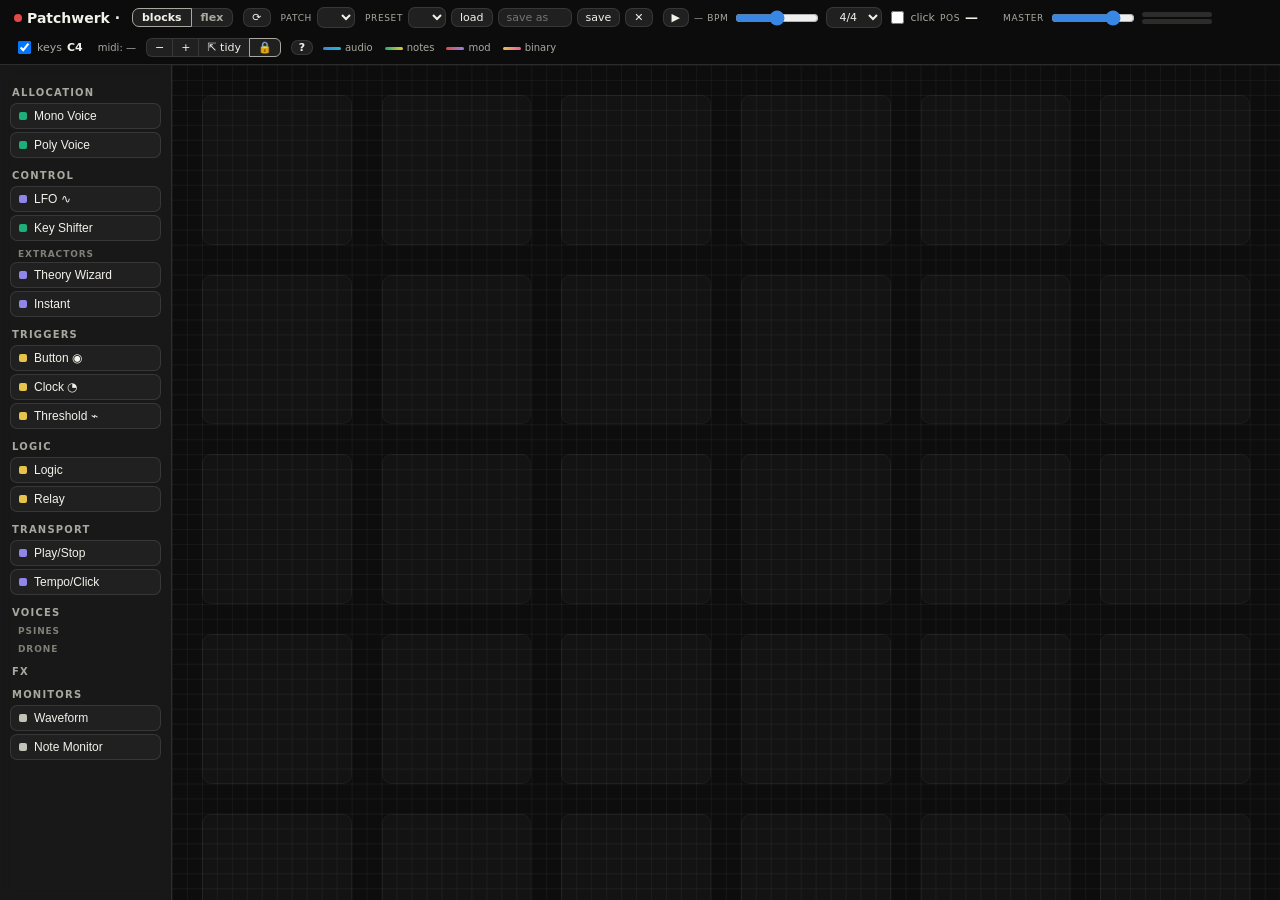
==== commit aa5f58cc: "Item 10 GUI: the Poly Voice card, its palette button and its 1–16 control The GUI half of feat/p2-po" ====
--- a/gui/blocks.html
+++ b/gui/blocks.html
@@ -375,6 +375,13 @@
     box-shadow: 0 0 9px color-mix(in srgb, var(--bin) 75%, transparent); }
   .metrostrip i.pulse { animation: metropulse .18s ease; }
   @keyframes metropulse { 30% { transform: scale(1.45); } }
+  /* a TRIG-in fired (deck buttons, transport:tap, deriver commits): the
+     momentary press indication, stretched to PULSE_MS by flashEl(). In the
+     binary colour because that is what drove it — a logic wire. Works on a
+     .mini row and on a deck button alike, so one rule covers every anchor. */
+  .tapflash { background: color-mix(in srgb, var(--bin) 26%, transparent);
+    box-shadow: inset 0 0 0 1px color-mix(in srgb, var(--bin) 70%, transparent);
+    border-radius: 3px; }
   .pingpad:hover { filter: brightness(1.25); }
   .pingpad.pulse { animation: pingpulse .22s ease; }
   @keyframes pingpulse { 30% { text-shadow: 0 0 9px var(--bin); transform: scale(1.35); } }
@@ -4764,9 +4771,16 @@
   return (state.chain || []).filter(c => genKind(c) &&
     c.params && c.params.freq && c.params.gate).map(c => c.key);
 }
+// 1..MAX_POLY_VOICES, mirroring synthbase/allocation.py's cap
+const POLY_SIZES = Array.from({length: 16}, (_, i) => i + 1);
 function buildVoiceCard(v) {
   const gid = v.id;
   const suffix = gid.includes(".") ? " " + gid.split(".")[1] : "";
+  // item 10: ONE card, two allocation POLICIES. The policy is read off the
+  // server's state.voices[] entry, never guessed from the id — item 29's
+  // "hold" policy then needs a label here and nothing else. Ports are
+  // identical either way: notes in, drive out.
+  const poly = v.policy === "poly";
   const rows = [
     rowChip({gid}, "bend", {text: "±2 st", static: true}),
     rowChip({gid}, "target", {
@@ -4780,8 +4794,27 @@
       },
     }),
   ];
-  return addCard({gid, name: "Mono Voice" + suffix, short: "Voice" + suffix,
+  if (poly)
+    // how many notes it holds at once; the engine steals the OLDEST when
+    // full, so shrinking this closes whatever was sounding on the slots
+    // that go away
+    rows.push(rowStepSlider({gid}, "voices", {
+      values: POLY_SIZES,
+      index: Math.max(0, Math.min(POLY_SIZES.length - 1, (v.slots | 0) - 1)),
+      text: (n) => n + (n === 1 ? " note" : " notes"),
+      onPick: (n) => send({type: "set_poly_voices", id: gid, voices: n}),
+    }));
+  // DELIBERATELY NO "voices sounding" indicator. One would need a tap from
+  // Poly, and nothing yet proves that tap fires — shipping an indicator on
+  // an unverified tap is the exact failure the reactive-taps work spent the
+  // day closing. When it is wanted it rides a
+  // {"kind":"level","ep":"<poly id>:active"} tap, added with its test.
+  return addCard({gid,
+                  name: (poly ? "Poly Voice" : "Mono Voice") + suffix,
+                  short: (poly ? "Poly" : "Voice") + suffix,
                   sub: "", fam: "ctl", rows,
+                  // the default mono "voice" is permanent; every spawned
+                  // allocation, mono or poly, removes with remove_voice
                   kill: gid === "voice" ? null
                     : () => send({type: "remove_voice", id: gid}),
                   ports: [["in", "ctl", "notes"], ["out", "ctl", "drive"]]});
@@ -5597,6 +5630,53 @@
   binFlash.set(id, performance.now() + PULSE_MS);
   schedulePulseDecay();
 }
+// The same stretcher, for a DOM element rather than a wire-canvas LED.
+// A trig-in tap has ZERO duration: the engine emits on:true and on:false
+// back-to-back from one settle pass, so both land in the same tick. Setting
+// and clearing inside one frame renders nothing at all — implemented-looking
+// and dead on arrival. PULSE_MS is shared with the LED path deliberately, so
+// a press reads the same length wherever it shows.
+const elFlash = new Map();   // element -> pending clear timer
+function flashEl(el) {
+  if (!el) return;
+  el.classList.add("tapflash");
+  clearTimeout(elFlash.get(el));
+  elFlash.set(el, setTimeout(() => {
+    el.classList.remove("tapflash");
+    elFlash.delete(el);
+  }, PULSE_MS));
+}
+// WHICH element a pulse lights. Note this answers only "where", never
+// "is it momentary" — that is the event's `pulse` flag. Everything here is
+// a generic lookup for the same reason: a hardcoded set of flashing
+// endpoints goes stale the first time a trig-in is added, which is exactly
+// the rot that left three of four indicators tapless.
+const DECK_BTN = {rec: "record", stop: "stop", play: "play", clear: "clear"};
+function pulseTarget(base, sub) {
+  if (base === "deck" && DECK_BTN[sub]) {
+    // TRAP: the endpoint names do NOT match the DOM ("rec" vs
+    // data-a="record"), and all four deck ports share ONE rowEl (the whole
+    // button container), so the generic port lookup below cannot tell the
+    // buttons apart. This one has to be a querySelector.
+    const n = nodes.get("deck");
+    return n && n.el.querySelector(
+      `.deckbtns button[data-a="${DECK_BTN[sub]}"]`);
+  }
+  // Everything else: the port that OWNS the endpoint knows its own anchor.
+  // This is why "transport:tap" needs no special case even though its card
+  // gid is "ttempo" — the port carries the ep, so the card id never matters.
+  const ep = sub ? `${base}:${sub}` : base;
+  for (const n of nodes.values()) {
+    const p = (n.ports || []).find(q => q.ep === ep && q.rowEl);
+    if (p) return p.rowEl;
+  }
+  // Deriver commits arrive as a BARE id ("tonic.2") and their trigger-in
+  // carries no ep at all — it is the card's only binary in.
+  const dn = nodes.get(base);
+  const dp = dn && (dn.ports || []).find(
+    q => q.sig === "bin" && q.dir === "in" && q.rowEl);
+  return dp ? dp.rowEl : null;
+}
 function schedulePulseDecay() {
   if (pulseTimer) return;
   pulseTimer = setTimeout(() => {
@@ -6403,6 +6483,9 @@
   };
   h3("allocation");
   btn("Mono Voice", FAMILY.ctl, () => send({type: "spawn_voice"}));
+  // item 10: same family, different policy — N notes at once on ONE target
+  // source. 8 is the engine's own default; the card's step slider retunes it.
+  btn("Poly Voice", FAMILY.ctl, () => send({type: "spawn_poly", voices: 8}));
   h3("control");
   btn("LFO ∿", FAMILY.service, () => send({type: "spawn_lfo"}));
   btn("Key Shifter", FAMILY.ctl, () => send({type: "spawn_keyshift"}));
@@ -6598,7 +6681,7 @@
   if (sliderDrag !== "bpm") $("bpm").value = t.bpm ?? 100;
   $("bpm-v").textContent = Math.round(t.bpm ?? 100) + " bpm";
   $("meter").value = String(t.beats_per_bar ?? 4);
-  $("click-on").checked = !!t.click;
+  syncTopBarClick(t.click);
   syncTopBarPlay(t.running !== false);
   if (sliderDrag !== "vol") $("vol").value = state.volume;
   $("midi-ind").textContent = "midi: " +
@@ -6607,10 +6690,55 @@
   rebuildGraph();
 }
 
+// {"kind":"transport"} — the transport's settings changed OUTSIDE the
+// broadcast path. The case that mattered: a logic wire into "transport:tap"
+// moves the BPM, and nothing told any client — the rig audibly ran at 232
+// while every number on screen still said 100. Mirrors the deck's
+// {"kind":"looper"} idiom: merge into the local model, then refresh the same
+// surfaces onState would have.
+function onTransportEvent(e) {
+  if (!state) return;
+  const {kind, ...rest} = e;
+  const before = state.transport || {};
+  const t = state.transport = {...before, ...rest};
+  const bpm = t.bpm ?? 100;
+  // never fight the user's own drag — the same guard onState uses
+  if (sliderDrag !== "bpm") $("bpm").value = bpm;
+  $("bpm-v").textContent = Math.round(bpm) + " bpm";
+  $("meter").value = String(t.beats_per_bar ?? 4);
+  syncTopBarClick(t.click);
+  syncTopBarPlay(t.running !== false);
+  // the Tempo/Click card's own slider + the click/accent LEDs
+  const setT = uiParam["ttempo.tempo"];
+  if (setT && sliderDrag !== "ttempo.tempo")
+    setT((Math.min(220, Math.max(40, bpm)) - 40) / 180,
+         Math.round(bpm) + " bpm");
+  for (const p of ["click", "accent"]) {
+    const s = uiParam[`transport.${p}`];
+    if (s) s(0, !!t[p]);
+  }
+  const sr = uiParam["transport.run"];
+  if (sr) sr(0, t.running !== false);
+  // A meter or downbeat change re-derives the card's step-slider detents AND
+  // the metronome strip, which are built at card-build time — that needs the
+  // rebuild onState would have done. A bpm-only change (tap tempo, the whole
+  // point of this event) must NOT rebuild: taps arrive in fast bursts.
+  if ((t.beats_per_bar ?? 4) !== (before.beats_per_bar ?? 4) ||
+      (t.downbeat | 0) !== (before.downbeat | 0))
+    rebuildGraph();
+}
+
 // top bar ↔ Play/Stop card are two views of ONE global state — both must
 // follow LOGIC input, not just clicks (REACTIVE-INDICATOR DOCTRINE)
 function syncTopBarPlay(running) {
   $("play-btn").textContent = running ? "⏹" : "▶";
+}
+// …and so are the top bar's click checkbox and the transport card's click
+// LED. This one is not merely cosmetic: sendTransport() READS
+// $("click-on").checked, so a checkbox left stale by a logic-driven click
+// change pushes the wrong value back to the server on the next BPM nudge.
+function syncTopBarClick(on) {
+  $("click-on").checked = !!on;
 }
 
 // ---------- live message handlers ----------
@@ -6714,6 +6842,8 @@
       state.looper = {...state.looper, ...rest};
       updateDeckCard(nodes.get("deck"));
     }
+  } else if (e.kind === "transport") {
+    onTransportEvent(e);
   } else if (e.kind === "keyshift") {
     // a shifter's active key moved (progression step landed) — update chip
     const k = (state && state.keyshifts || []).find(x => x.id === e.id);
@@ -6768,7 +6898,17 @@
     const [base, , sub] = [String(e.ep).split(":")[0], null,
                            String(e.ep).split(":")[1] || ""];
     const on = !!e.on;
-    if (sub === "pwr") {
+    // MOMENTARY vs STEADY is carried by the event, NOT inferred from the
+    // endpoint name. The engine knows the split (GateManager._is_trig_dst)
+    // and puts it on the wire as `pulse`; a receiver that kept its own list
+    // of "these flash" would go stale the first time a trig-in is added.
+    // `pulse` is ABSENT on steady taps, so this whole branch is additive.
+    if (e.pulse) {
+      // The trailing on:false is deliberately IGNORED. It exists so the
+      // stream stays honest for anything replaying paired edges; acting on
+      // it here would clear the flash in the same tick that set it.
+      if (on) flashEl(pulseTarget(base, sub));
+    } else if (sub === "pwr") {
       // keep the local state model in step so the next rebuild agrees
       if (base === "arp" && state && state.arp) state.arp.enabled = on;
       else if (base === "drums" && state && state.drums) state.drums.enabled = on;
@@ -6793,7 +6933,12 @@
       }
       const setter = uiParam[`transport.${sub}`];
       if (setter) setter(0, on);
-      if (sub === "run") syncTopBarPlay(on);   // card AND top bar are one state
+      // card AND top bar are one state — but only run and click HAVE a
+      // top-bar element. accent is the third level-in and deliberately has
+      // none (Cole, 07-26), so it updates its card LED above and stops
+      // there. Don't "complete the pattern" — see REFERENCE.md §8.1.
+      if (sub === "run") syncTopBarPlay(on);
+      else if (sub === "click") syncTopBarClick(on);
     }
   } else if (e.kind === "ping_bound") {
     // server-side MIDI capture landed: update the card's chip in place
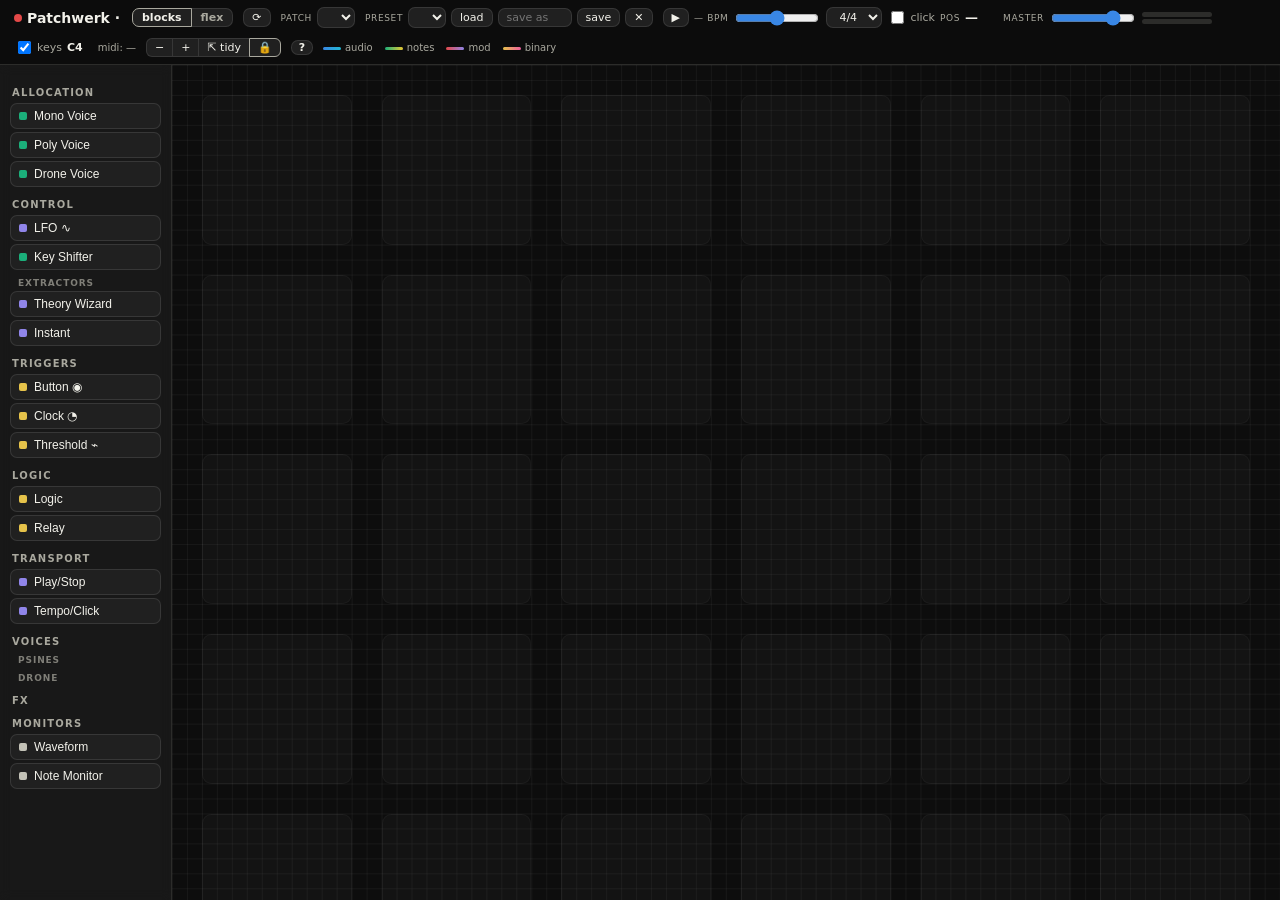
==== commit d0598635: "Item 29 GUI: the Drone Voice card, and the policy dispatch it needed The GUI half of feat/p29-drone-" ====
--- a/gui/blocks.html
+++ b/gui/blocks.html
@@ -4820,6 +4820,72 @@
                   ports: [["in", "ctl", "notes"], ["out", "ctl", "drive"]]});
 }
 
+// item 29: the DRONE voice — allocation policy "hold". It HOLDS the last
+// root instead of releasing it, so it has no gate of its own, and POWER is
+// its only off switch (inherited from the drone module's "bypass is the only
+// off switch", as LEVEL semantics).
+function buildDroneVoiceCard(v) {
+  // ids are "hold", "hold.2", … — the type is `hold`, NOT `drone`, because
+  // `drone` is a MODULE type and a ctl node sharing an id with a rack
+  // instance would shadow it in the note router. The id is plumbing; the
+  // card's name is the product.
+  const gid = v.id;
+  const suffix = gid.includes(".") ? " " + gid.split(".")[1] : "";
+  const rows = [
+    rowChip({gid}, "target", {
+      text: v.target || "—",
+      onClick: (chip) => {
+        const srcs = playableSources();
+        if (!srcs.length) return;
+        const key = srcs[(srcs.indexOf(chip.textContent) + 1) % srcs.length];
+        chip.textContent = key;
+        send({type: "set_voice_target", key, voice: gid});
+      },
+    }),
+  ];
+  // Deliberately absent: a bend readout (a drone is the reference you bend
+  // AGAINST, so Mono Voice's ±2 st chip would be a lie here), a voices row
+  // (slots is always 1), a root readout (the held root is not broadcast) and
+  // a subtitle (nothing here is live state duplicated nowhere). Body is
+  // params only, so sizing stays MEASURED — no defaultSize/ownFaces.
+  const n = addCard({
+    gid, name: "Drone Voice" + suffix, short: "Drone" + suffix,
+    sub: "", fam: "ctl", rows,
+    // POWER is the card's COLOUR BAR — the same chrome as a chain card's
+    // power (outline off / filled on, bindNode splitting a stationary press
+    // from a drag). This is the first ctl card with a real power axis.
+    // addCard registers uiParam[gid + ".pwr"] off this headCheck, which IS
+    // the whole reactive wiring: the backend already emits
+    // {"kind":"level","ep":"<id>:pwr"} from a click AND from a binary wire.
+    headCheck: {
+      checked: !!v.power,
+      onChange: (on) => {
+        v.power = on;          // local truth (the broadcast excludes us)
+        send({type: "set_drone_power", id: gid, on});
+      },
+    },
+    kill: () => send({type: "remove_voice", id: gid}),
+    // TONE in at the bare gid + drive out, as Mono Voice
+    ports: [["in", "ctl", "notes"], ["out", "ctl", "drive"]],
+  });
+  // POWER in: a quiet BINARY level-in at "<gid>:pwr", exactly like a chain
+  // card's — fan-in (no `single`), anchored to the head so the wire lands on
+  // the stripe it drives.
+  n.ports.push({dir: "in", sig: "bin", label: "power", quiet: true,
+                rowEl: n.el.querySelector(".head"), ep: gid + ":pwr"});
+  return n;
+}
+
+// item 29: state.voices is no longer mono-only, so the card is chosen by
+// POLICY. An unknown policy falls back to the mono card rather than blanking
+// the canvas, so an older or newer server can never leave a hole. mono-latest
+// and poly share buildVoiceCard (it already titles and rows itself off the
+// policy); "hold" is different enough — no bend, a power axis — to be its own.
+const VOICE_CARD = {hold: buildDroneVoiceCard};
+function buildAllocationCard(v) {
+  return (VOICE_CARD[v && v.policy] || buildVoiceCard)(v);
+}
+
 // one ESTIMATOR card per state.tonics entry: two-layer scale-aware root
 // derivation (instant commit; the old settle-and-land hysteresis is gone).
 // Notes in are evidence; the committed root is the mono
@@ -6197,7 +6263,7 @@
   const deck = buildDeckCard();
   const voiceList = (state.voices && state.voices.length)
     ? state.voices : [{id: "voice", target: state.voice_target}];
-  const voiceNodes = voiceList.map(buildVoiceCard);
+  const voiceNodes = voiceList.map(buildAllocationCard);
   const tonicNodes = [...(state.tonics || []).map(buildTonicCard),
                       ...(state.literals || []).map(buildLiteralCard)];
   const ksNodes = (state.keyshifts || []).map(buildKeyshiftCard);
@@ -6486,6 +6552,8 @@
   // item 10: same family, different policy — N notes at once on ONE target
   // source. 8 is the engine's own default; the card's step slider retunes it.
   btn("Poly Voice", FAMILY.ctl, () => send({type: "spawn_poly", voices: 8}));
+  // item 29: the "hold" policy — holds the last root, POWER is its off switch
+  btn("Drone Voice", FAMILY.ctl, () => send({type: "spawn_drone_voice"}));
   h3("control");
   btn("LFO ∿", FAMILY.service, () => send({type: "spawn_lfo"}));
   btn("Key Shifter", FAMILY.ctl, () => send({type: "spawn_keyshift"}));
@@ -6916,6 +6984,10 @@
         const mod = (state && state.chain || []).find(c => c.key === base);
         if (mod) mod.enabled = on;
       }
+      // item 29: a drone voice's POWER lives in state.voices[], not the
+      // chain — without this the next rebuild reverts the stripe
+      const dv = (state && state.voices || []).find(x => x.id === base);
+      if (dv) dv.power = on;
       // cards key on the GID: chain modules are "m:<key>", players are bare
       const setter = uiParam[`m:${base}.pwr`] || uiParam[`${base}.pwr`];
       if (setter) setter(0, on);
